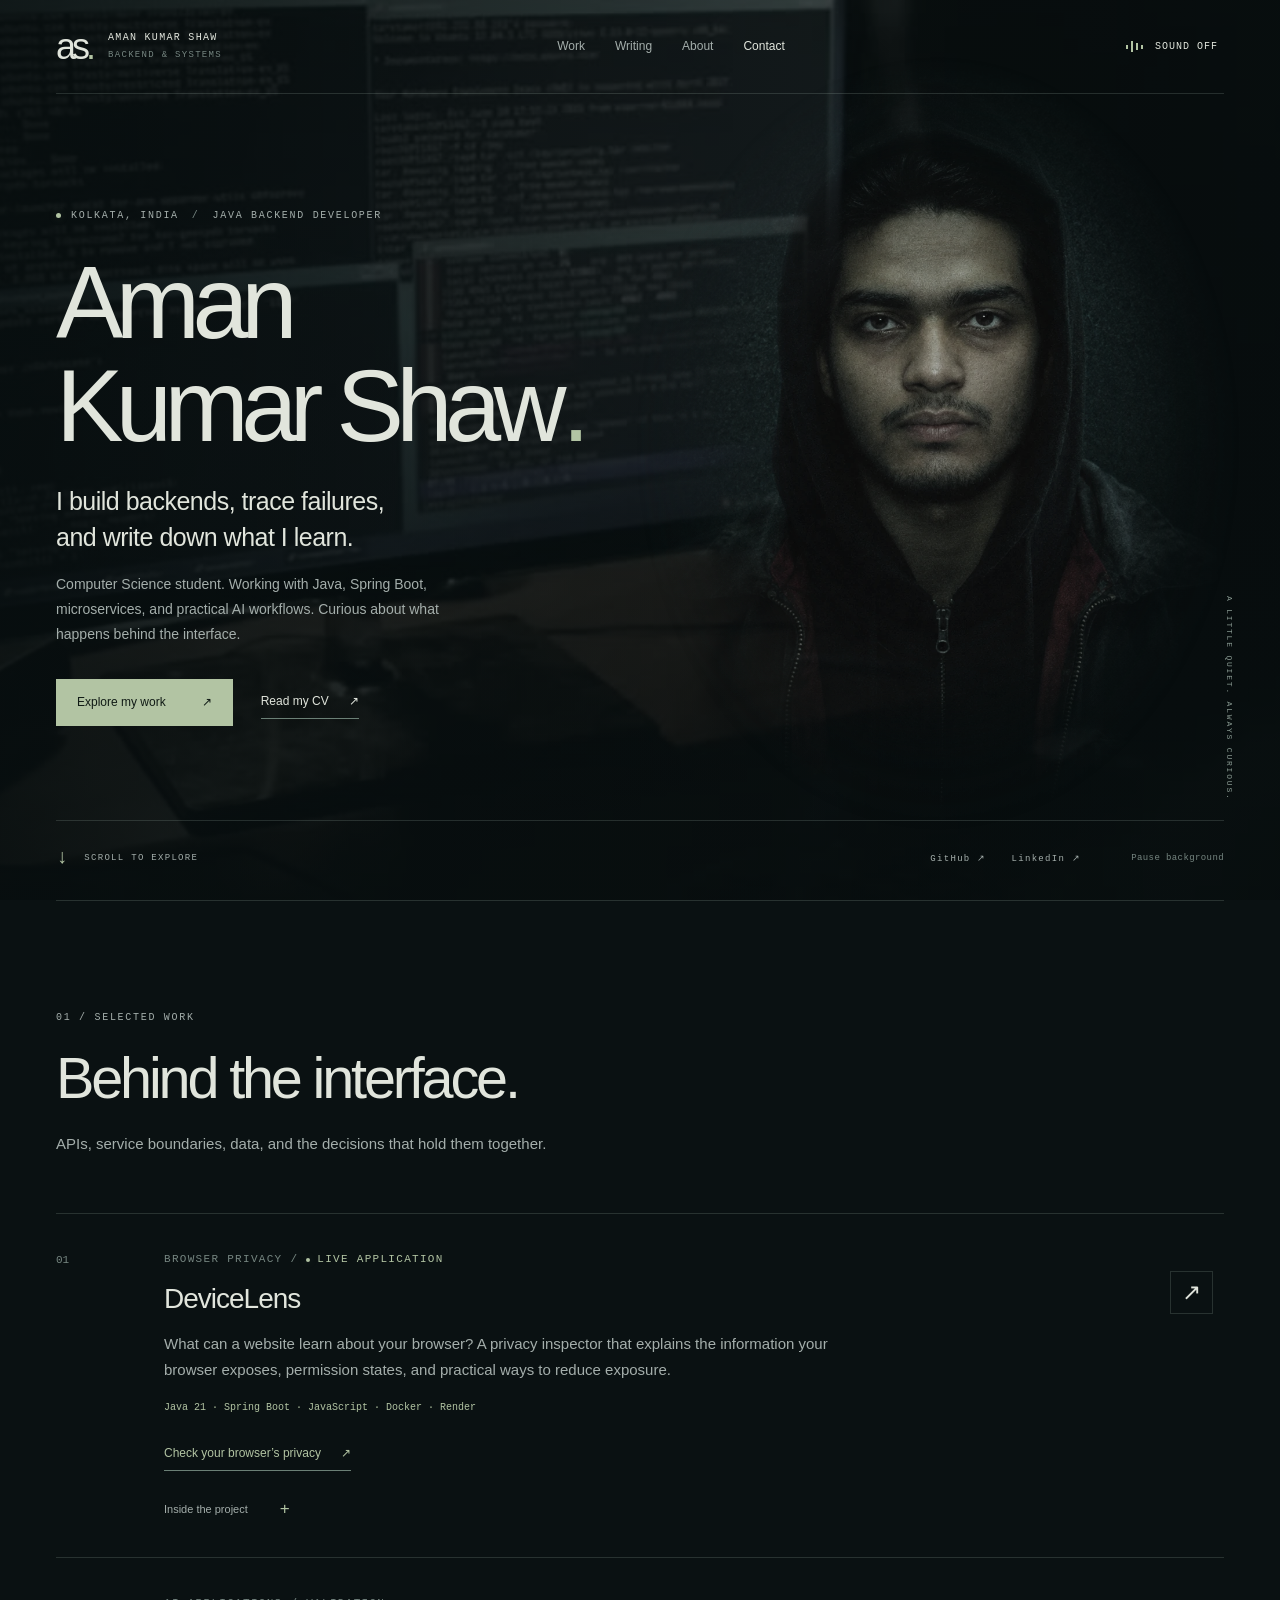
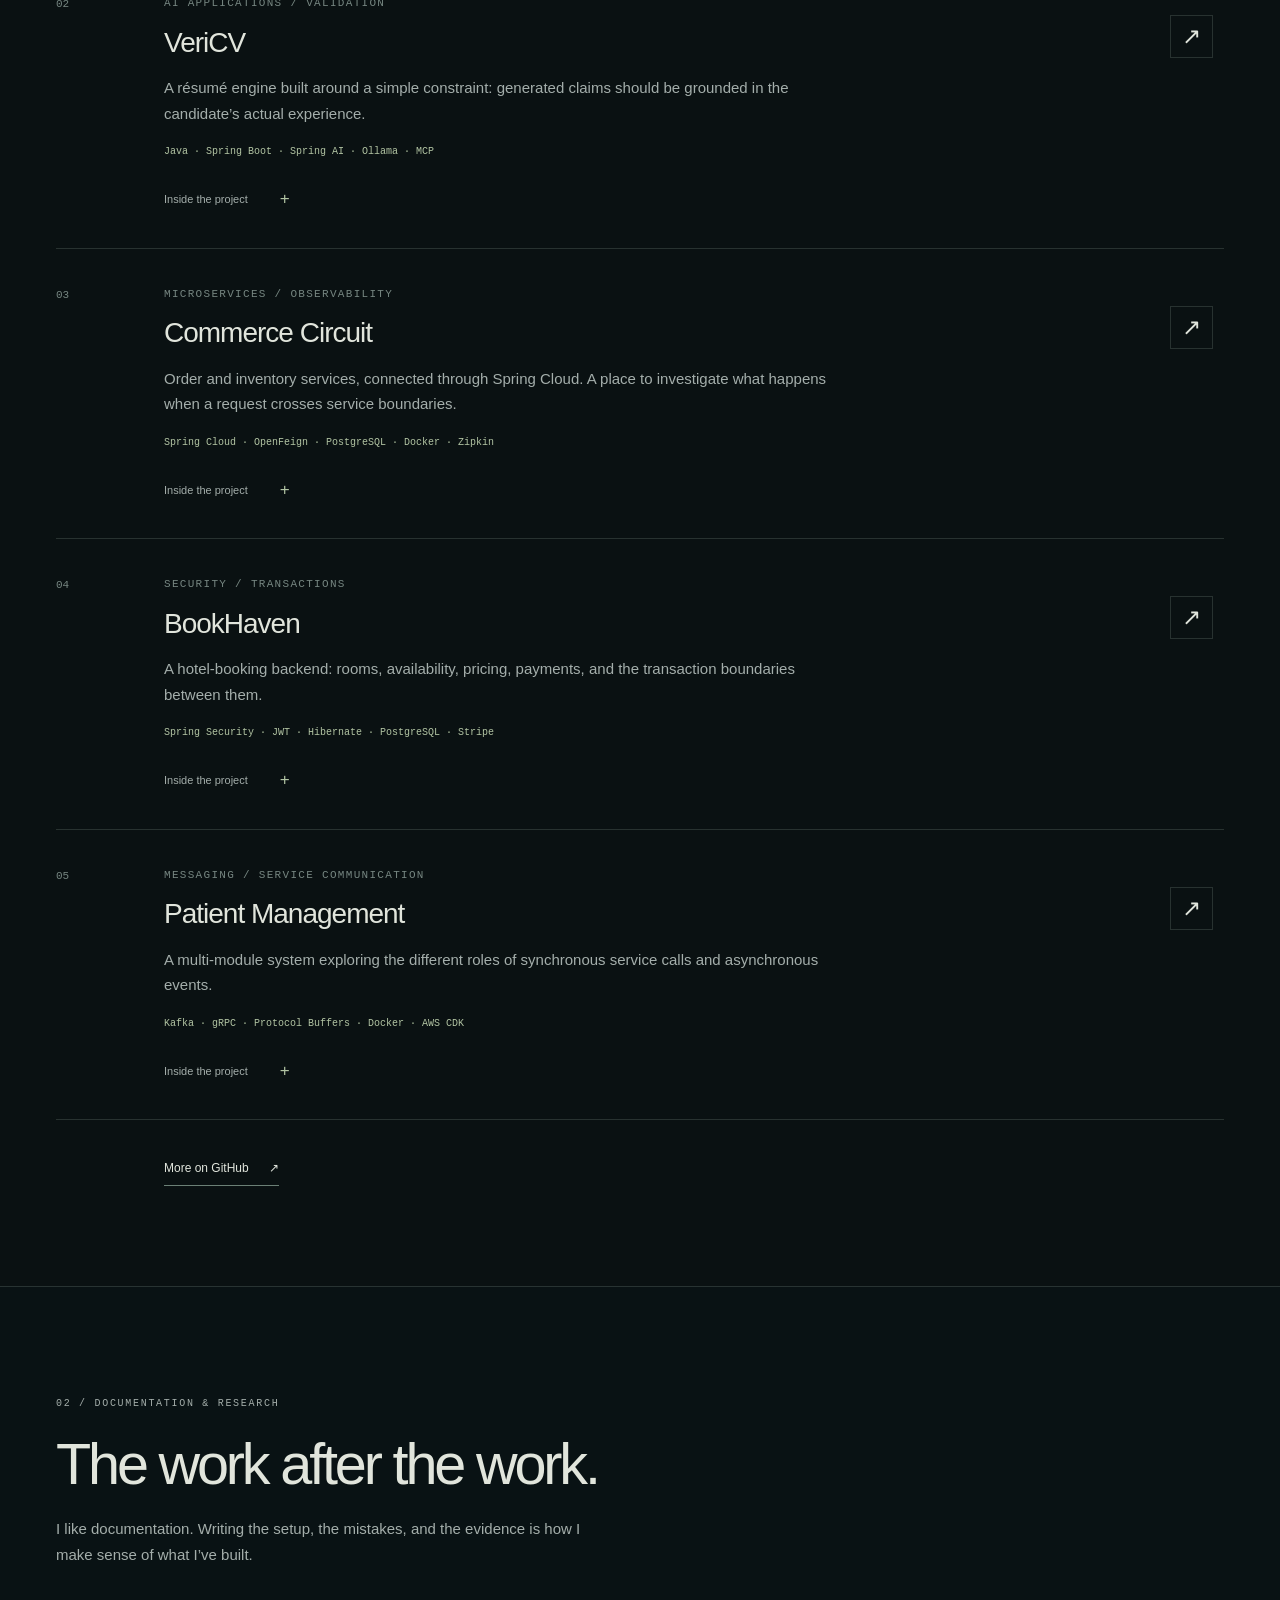
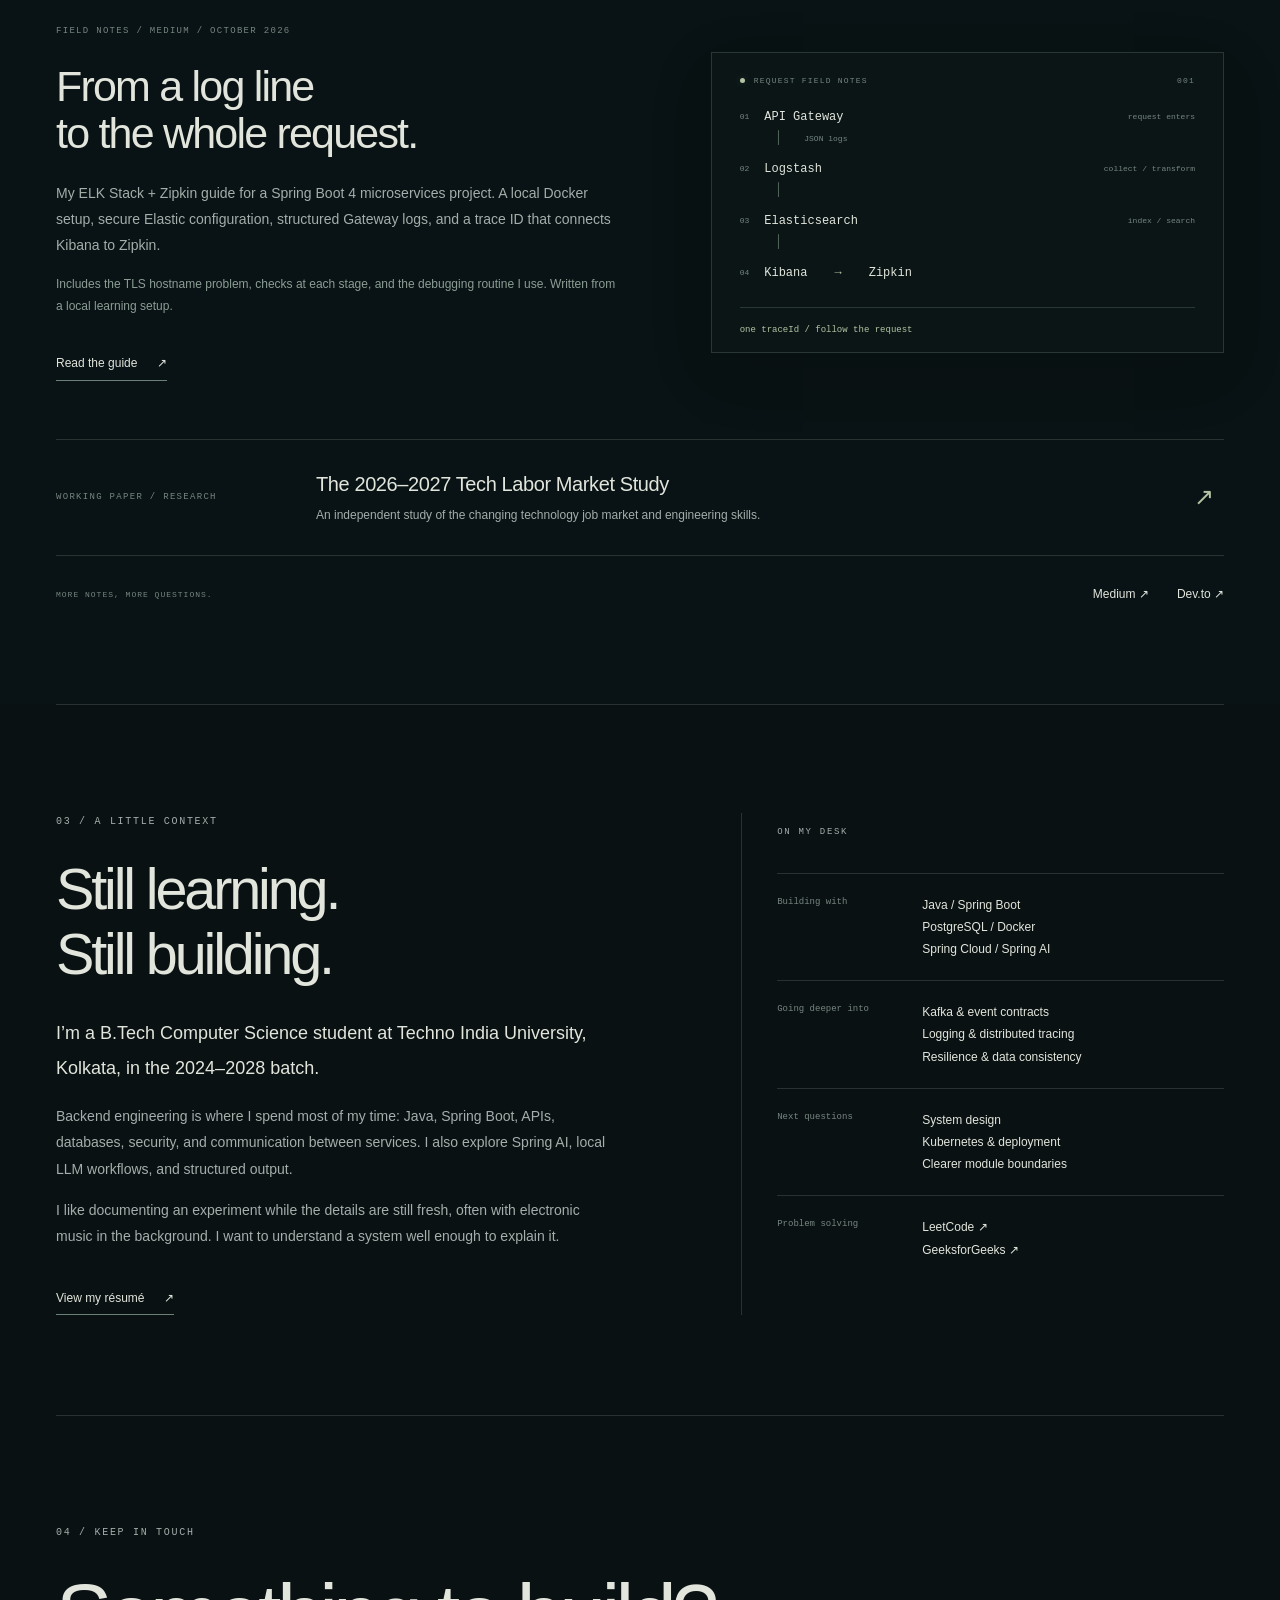
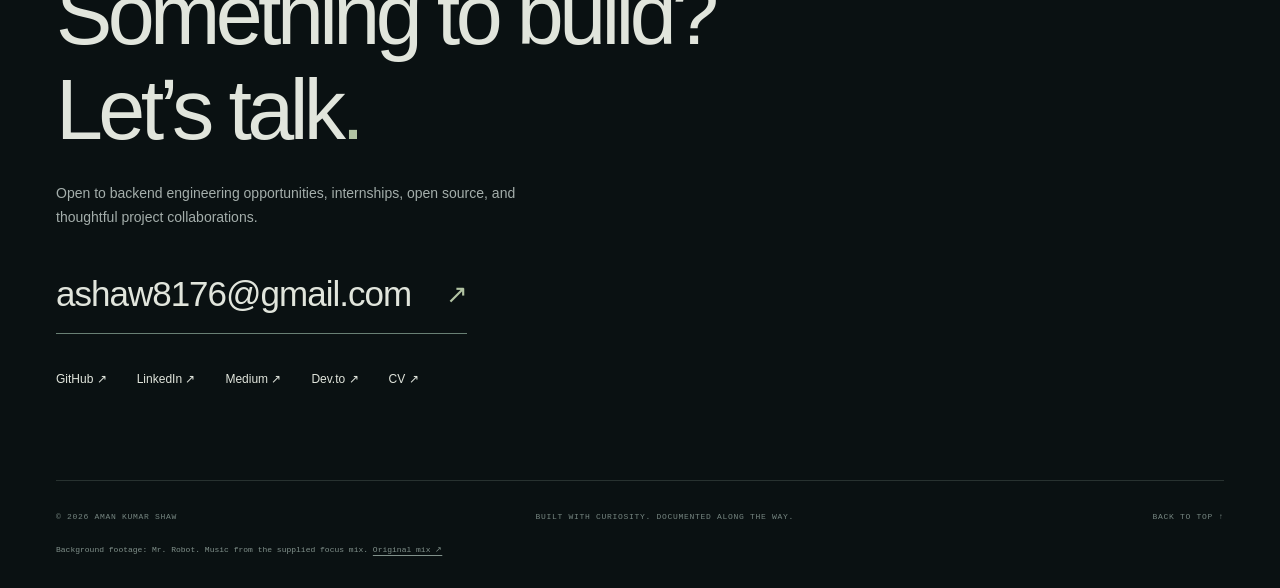
==== index.html @ 8ab9d09d "Refresh portrait stylesheet cache after edge refinement" ====
<!doctype html>
<html lang="en">
<head>
  <meta charset="utf-8">
  <meta name="viewport" content="width=device-width, initial-scale=1">
  <meta name="theme-color" content="#0a1112">
  <meta name="description" content="Aman Kumar Shaw — Java backend engineering, Spring Boot systems, and notes from building them. Projects, documentation, research, and writing.">
  <meta property="og:title" content="Aman Kumar Shaw — Backend & Systems">
  <meta property="og:description" content="Projects, experiments, and field notes from a Java backend developer in Kolkata.">
  <title>Aman Kumar Shaw — Backend & Systems</title>
  <link rel="icon" href="assets/favicon.svg" type="image/svg+xml">
  <link rel="stylesheet" href="styles.css?v=20261105-portrait-soft">
  <script src="script.js" defer></script>
</head>
<body>
  <a class="skip-link" href="#main">Skip to content</a>
  <div class="film" aria-hidden="true">
    <video id="ambient-video" autoplay muted loop playsinline preload="metadata" poster="assets/focus-poster.jpg"><source src="assets/focus-loop.mp4" type="video/mp4"></video>
  </div>
  <header class="site-header">
    <a class="identity" href="#top" aria-label="Aman Kumar Shaw, home"><span class="monogram">as<span>.</span></span><span class="identity-caption">AMAN KUMAR SHAW<br><span>BACKEND & SYSTEMS</span></span></a>
    <nav aria-label="Main navigation"><a href="#projects">Work</a><a href="#writing">Writing</a><a href="#about">About</a><a href="#contact">Contact</a></nav>
    <button class="sound-toggle" id="sound-toggle" type="button" aria-pressed="false" aria-controls="sound-panel"><span class="sound-bars" aria-hidden="true"><i></i><i></i><i></i><i></i></span><span id="sound-label">Sound off</span></button>
  </header>
  <main id="main">
    <section class="hero wrap" id="top" aria-labelledby="hero-title">
      <div class="hero-copy">
        <p class="eyebrow"><span class="status-dot"></span>KOLKATA, INDIA <span class="eyebrow-divider">/</span> JAVA BACKEND DEVELOPER</p>
        <h1 id="hero-title">Aman<br>Kumar Shaw<span class="title-dot">.</span></h1>
        <p class="hero-line">I build backends, trace failures,<br>and write down what I learn.</p>
        <p class="hero-intro">Computer Science student. Working with Java, Spring Boot, microservices, and practical AI workflows. Curious about what happens behind the interface.</p>
        <div class="hero-actions"><a class="button primary" href="#projects">Explore my work <span aria-hidden="true">↗</span></a><a class="text-link" href="assets/Aman_Kumar_Shaw_CV.pdf" target="_blank" rel="noopener">Read my CV <span aria-hidden="true">↗</span></a></div>
      </div>
      <div class="portrait-scene"><img class="portrait" src="assets/aman-portrait.webp" alt="Portrait of Aman Kumar Shaw in a dark hooded jacket" width="1108" height="1420" fetchpriority="high"><span class="portrait-caption">A LITTLE QUIET. ALWAYS CURIOUS.</span></div>
      <div class="hero-bottom"><a href="#projects"><span class="down-arrow" aria-hidden="true">↓</span> SCROLL TO EXPLORE</a><div class="hero-platforms"><a href="https://github.com/JardaniJovonovich6" target="_blank" rel="noopener">GitHub ↗</a><a href="https://www.linkedin.com/in/aman-kumar-shaw-260a332b8" target="_blank" rel="noopener">LinkedIn ↗</a></div><button id="motion-toggle" type="button" aria-pressed="false">Pause background</button></div>
    </section>

    <section id="projects" class="section wrap" aria-labelledby="work-title">
      <div class="section-heading"><p class="eyebrow">01 / SELECTED WORK</p><h2 id="work-title">Behind the interface.</h2><p>APIs, service boundaries, data, and the decisions that hold them together.</p></div>
      <div class="project-list">
        <article class="project"><span class="project-index">01</span><div class="project-body"><div class="project-kicker">BROWSER PRIVACY / <span class="live-badge"><span class="status-dot" aria-hidden="true"></span> LIVE APPLICATION</span></div><h3>DeviceLens</h3><p>What can a website learn about your browser? A privacy inspector that explains the information your browser exposes, permission states, and practical ways to reduce exposure.</p><div class="project-meta">Java 21 · Spring Boot · JavaScript · Docker · Render</div><a class="text-link project-live" href="https://devicelens-xcjh.onrender.com" target="_blank" rel="noopener noreferrer">Check your browser’s privacy <span aria-hidden="true">↗</span></a><details><summary>Inside the project <span aria-hidden="true">+</span></summary><div class="project-detail"><p>Explains 38 browser-visible signals across five groups, checks six permission states without requesting access, and offers a privacy checklist and local report exports. Inspection runs in your browser; results are not uploaded to the application server.</p><p class="detail-note">See what your browser reveals and review your privacy settings. This is an educational inspector, not a security audit or safety score.</p><p class="detail-note">Hosted on Render. The first visit may take a little time to wake up.</p></div></details></div><a class="project-source" href="https://github.com/JardaniJovonovich6/DeviceLens" target="_blank" rel="noopener noreferrer" aria-label="DeviceLens repository">↗</a></article>
        <article class="project"><span class="project-index">02</span><div class="project-body"><div class="project-kicker">AI APPLICATIONS / VALIDATION</div><h3>VeriCV</h3><p>A résumé engine built around a simple constraint: generated claims should be grounded in the candidate’s actual experience.</p><div class="project-meta">Java · Spring Boot · Spring AI · Ollama · MCP</div><details><summary>Inside the project <span aria-hidden="true">+</span></summary><div class="project-detail"><p>Résumé and job-description inputs move through structured JSON, factual validation, targeted repair, and deterministic Markdown/PDF export. A local browser workflow and MCP tools support reusable candidate, job, and result records.</p><p class="detail-note">My focus: keeping generation, validation, and export understandable as separate stages.</p></div></details></div><a class="project-source" href="https://github.com/JardaniJovonovich6/VeriCV" target="_blank" rel="noopener" aria-label="VeriCV repository">↗</a></article>
        <article class="project"><span class="project-index">03</span><div class="project-body"><div class="project-kicker">MICROSERVICES / OBSERVABILITY</div><h3>Commerce Circuit</h3><p>Order and inventory services, connected through Spring Cloud. A place to investigate what happens when a request crosses service boundaries.</p><div class="project-meta">Spring Cloud · OpenFeign · PostgreSQL · Docker · Zipkin</div><details><summary>Inside the project <span aria-hidden="true">+</span></summary><div class="project-detail"><p>Separate databases, synchronous stock reduction and restoration, Gateway routing, Eureka discovery, and Git-backed configuration. Experiments cover Resilience4j failure handling, configuration refresh, and tracing with Micrometer and Zipkin.</p><p class="detail-note">The ELK/Zipkin guide below documents the local logging and tracing work.</p></div></details></div><a class="project-source" href="https://github.com/JardaniJovonovich6/commerce-circuit" target="_blank" rel="noopener" aria-label="Commerce Circuit repository">↗</a></article>
        <article class="project"><span class="project-index">04</span><div class="project-body"><div class="project-kicker">SECURITY / TRANSACTIONS</div><h3>BookHaven</h3><p>A hotel-booking backend: rooms, availability, pricing, payments, and the transaction boundaries between them.</p><div class="project-meta">Spring Security · JWT · Hibernate · PostgreSQL · Stripe</div><details><summary>Inside the project <span aria-hidden="true">+</span></summary><div class="project-detail"><p>JWT access and refresh tokens, BCrypt password hashing, and role-based authorization protect booking and administration APIs. Booking and room-inventory flows use transactions, with pricing strategies and Stripe checkout/payment-webhook integration.</p><p class="detail-note">Next direction: clearer module boundaries and a more reusable backend.</p></div></details></div><a class="project-source" href="https://github.com/JardaniJovonovich6/BookHaven" target="_blank" rel="noopener" aria-label="BookHaven repository">↗</a></article>
        <article class="project"><span class="project-index">05</span><div class="project-body"><div class="project-kicker">MESSAGING / SERVICE COMMUNICATION</div><h3>Patient Management</h3><p>A multi-module system exploring the different roles of synchronous service calls and asynchronous events.</p><div class="project-meta">Kafka · gRPC · Protocol Buffers · Docker · AWS CDK</div><details><summary>Inside the project <span aria-hidden="true">+</span></summary><div class="project-detail"><p>Gateway, authentication, patient, billing, and analytics modules communicate through Kafka events and synchronous gRPC calls. Docker Compose supports local work; AWS CDK and LocalStack are infrastructure experiments.</p><p class="detail-note">My focus: following the data flow and debugging communication between services.</p></div></details></div><a class="project-source" href="https://github.com/JardaniJovonovich6/Patient-Management-System-aman" target="_blank" rel="noopener" aria-label="Patient Management repository">↗</a></article>
      </div>
      <a class="text-link all-work" href="https://github.com/JardaniJovonovich6?tab=repositories" target="_blank" rel="noopener">More on GitHub <span aria-hidden="true">↗</span></a>
    </section>

    <section id="writing" class="section writing-section" aria-labelledby="writing-title"><div class="wrap">
      <div class="section-heading"><p class="eyebrow">02 / DOCUMENTATION & RESEARCH</p><h2 id="writing-title">The work after the work.</h2><p>I like documentation. Writing the setup, the mistakes, and the evidence is how I make sense of what I’ve built.</p></div>
      <article class="featured-writing"><div class="writing-copy"><p class="project-kicker">FIELD NOTES / MEDIUM / OCTOBER 2026</p><h3>From a log line<br>to the whole request.</h3><p>My ELK Stack + Zipkin guide for a Spring Boot 4 microservices project. A local Docker setup, secure Elastic configuration, structured Gateway logs, and a trace ID that connects Kibana to Zipkin.</p><p class="writing-detail">Includes the TLS hostname problem, checks at each stage, and the debugging routine I use. Written from a local learning setup.</p><a class="text-link" href="https://medium.com/@ashaw8176/elk-stack-with-zipkin-in-a-spring-boot-4-microservices-project-a-docker-setup-guide-for-2026-4cc94ecc5993" target="_blank" rel="noopener">Read the guide <span aria-hidden="true">↗</span></a></div>
      <div class="trace-note" role="img" aria-label="Request flow: API Gateway sends JSON logs to Logstash, then Elasticsearch and Kibana. A shared trace ID leads to Zipkin."><div class="note-top"><span class="status-dot"></span> REQUEST FIELD NOTES <span>001</span></div><div class="trace-step"><span>01</span>API Gateway<small>request enters</small></div><div class="trace-connector">│ <span>JSON logs</span></div><div class="trace-step"><span>02</span>Logstash<small>collect / transform</small></div><div class="trace-connector">│</div><div class="trace-step"><span>03</span>Elasticsearch<small>index / search</small></div><div class="trace-connector">│</div><div class="trace-step"><span>04</span>Kibana <span class="trace-arrow">→</span> Zipkin</div><div class="note-bottom">one traceId / follow the request</div></div></article>
      <a class="research-row" href="https://htmlhoster.com/p/6XN3J7KC/hit6.html" target="_blank" rel="noopener"><span class="project-kicker">WORKING PAPER / RESEARCH</span><div><h3>The 2026–2027 Tech Labor Market Study</h3><p>An independent study of the changing technology job market and engineering skills.</p></div><span class="research-arrow" aria-hidden="true">↗</span></a>
      <div class="writing-links"><span>MORE NOTES, MORE QUESTIONS.</span><a href="https://medium.com/@ashaw8176" target="_blank" rel="noopener">Medium ↗</a><a href="https://dev.to/wesker_programming_vlogs" target="_blank" rel="noopener">Dev.to ↗</a></div>
    </div></section>

    <section id="about" class="section wrap" aria-labelledby="about-title"><div class="about-grid"><div><p class="eyebrow">03 / A LITTLE CONTEXT</p><h2 id="about-title">Still learning.<br>Still building.</h2><p class="about-lead">I’m a B.Tech Computer Science student at Techno India University, Kolkata, in the 2024–2028 batch.</p><p>Backend engineering is where I spend most of my time: Java, Spring Boot, APIs, databases, security, and communication between services. I also explore Spring AI, local LLM workflows, and structured output.</p><p>I like documenting an experiment while the details are still fresh, often with electronic music in the background. I want to understand a system well enough to explain it.</p><a class="text-link" href="assets/Aman_Kumar_Shaw_CV.pdf" target="_blank" rel="noopener">View my résumé <span aria-hidden="true">↗</span></a></div><div class="practice-note"><p class="eyebrow">ON MY DESK</p><dl><div><dt>Building with</dt><dd>Java / Spring Boot<br>PostgreSQL / Docker<br>Spring Cloud / Spring AI</dd></div><div><dt>Going deeper into</dt><dd>Kafka & event contracts<br>Logging & distributed tracing<br>Resilience & data consistency</dd></div><div><dt>Next questions</dt><dd>System design<br>Kubernetes & deployment<br>Clearer module boundaries</dd></div><div><dt>Problem solving</dt><dd><a href="https://leetcode.com/u/PerfectionistwithAman/" target="_blank" rel="noopener">LeetCode ↗</a><br><a href="https://www.geeksforgeeks.org/profile/user_xcbp1be55ec?tab=activity" target="_blank" rel="noopener">GeeksforGeeks ↗</a></dd></div></dl></div></div></section>

    <section id="contact" class="section contact-section wrap" aria-labelledby="contact-title"><p class="eyebrow">04 / KEEP IN TOUCH</p><h2 id="contact-title">Something to build?<br>Let’s talk<span class="title-dot">.</span></h2><p>Open to backend engineering opportunities, internships, open source, and thoughtful project collaborations.</p><a class="contact-email" href="mailto:ashaw8176@gmail.com">ashaw8176@gmail.com <span aria-hidden="true">↗</span></a><div class="contact-links"><a href="https://github.com/JardaniJovonovich6" target="_blank" rel="noopener">GitHub ↗</a><a href="https://www.linkedin.com/in/aman-kumar-shaw-260a332b8" target="_blank" rel="noopener">LinkedIn ↗</a><a href="https://medium.com/@ashaw8176" target="_blank" rel="noopener">Medium ↗</a><a href="https://dev.to/wesker_programming_vlogs" target="_blank" rel="noopener">Dev.to ↗</a><a href="assets/Aman_Kumar_Shaw_CV.pdf" target="_blank" rel="noopener">CV ↗</a></div></section>
  </main>
  <footer class="wrap"><span>© <span id="year">2026</span> AMAN KUMAR SHAW</span><span>BUILT WITH CURIOSITY. DOCUMENTED ALONG THE WAY.</span><a href="#top">BACK TO TOP ↑</a><small>Background footage: Mr. Robot. Music from the supplied focus mix. <a href="https://www.youtube.com/watch?v=qYEKQWRFvK8" target="_blank" rel="noopener">Original mix ↗</a></small></footer>
  <aside class="sound-panel" id="sound-panel" aria-label="Background music" hidden><div class="player-heading"><span class="eyebrow">DEEP FOCUS / ELECTRONIC</span><button id="close-player" type="button" aria-label="Close music controls">×</button></div><div class="player-track"><span id="track-label">Track 6</span><span id="track-time">0:00 / 3:35</span></div><div class="player-controls"><button id="previous-track" type="button" aria-label="Previous track">←</button><button id="play-pause" type="button">Pause</button><button id="next-track" type="button" aria-label="Next track">→</button><label for="volume">Volume</label><input id="volume" type="range" min="0" max="1" step="0.01" value="0.05"></div><p>6 → 7 → 8 → 1 → 2 → 3 → 4 <span>/ REPEAT</span></p><p id="player-status" class="player-status" role="status" aria-live="polite"></p></aside>
  <audio id="focus-audio" preload="none"></audio>
</body>
</html>
---- styles.css ----
:root{color-scheme:dark;--bg:#0a1112;--text:#e1e5dc;--muted:#a4aeab;--dim:#768681;--accent:#b2c4a3;--line:rgba(190,211,202,.17);--mono:'Cascadia Code','SFMono-Regular',Consolas,monospace;--sans:Arial,Helvetica,sans-serif}
*{box-sizing:border-box}html{scroll-behavior:smooth;scroll-padding-top:100px}body{margin:0;background:var(--bg);color:var(--text);font-family:var(--sans);font-size:16px;line-height:1.7;-webkit-font-smoothing:antialiased}a{color:inherit;text-decoration:none}button,input{font:inherit}button{color:inherit;cursor:pointer}a,button,input,summary{-webkit-tap-highlight-color:transparent}a:focus-visible,button:focus-visible,summary:focus-visible,input:focus-visible{outline:2px solid var(--accent);outline-offset:6px}::selection{background:#698077;color:white}button{background:none;border:0}button:disabled{opacity:.45;cursor:wait}.wrap{width:min(1220px,calc(100% - 112px));margin-inline:auto}.skip-link{position:fixed;top:-70px;left:20px;background:var(--text);color:var(--bg);padding:10px 18px;z-index:100}.skip-link:focus{top:12px}.film{position:fixed;inset:0;z-index:-1;overflow:hidden;pointer-events:none;background:#0a1112}.film video{width:100%;height:100%;object-fit:cover;opacity:.33;filter:saturate(.45);transition:opacity 1s}.film:after{content:'';position:absolute;inset:0;background:linear-gradient(90deg,rgba(7,14,15,.78),rgba(7,14,15,.25) 65%,rgba(7,14,15,.55)),linear-gradient(0deg,rgba(7,14,15,.45),transparent 80%)}
.site-header{height:94px;position:relative;z-index:10;display:flex;align-items:center;justify-content:space-between;width:calc(100% - 112px);max-width:1440px;margin:auto;border-bottom:1px solid var(--line);gap:24px}.identity{display:flex;gap:16px;align-items:center}.monogram{font-size:36px;letter-spacing:-4px;line-height:1}.monogram span{color:var(--accent)}.identity-caption{font:10px/1.7 var(--mono);letter-spacing:1.3px}.identity-caption>span{color:var(--dim);font-size:9px}.site-header nav{display:flex;gap:30px;font-size:12px;color:var(--muted)}.site-header nav a:hover,.site-header nav a[aria-current]{color:var(--text)}.sound-toggle{display:flex;gap:12px;align-items:center;font:10px var(--mono);text-transform:uppercase;letter-spacing:1px;min-height:44px}.sound-bars{display:flex;gap:3px;align-items:center;height:16px}.sound-bars i{display:block;background:var(--accent);height:4px;width:2px}.sound-bars i:nth-child(2){height:11px}.sound-bars i:nth-child(3){height:7px}.sound-toggle[aria-pressed=true] .sound-bars i{animation:pulse 1.2s ease-in-out infinite alternate}.sound-toggle[aria-pressed=true] i:nth-child(2){animation-delay:-.7s}.sound-toggle[aria-pressed=true] i:nth-child(3){animation-delay:-.3s}.sound-toggle[aria-pressed=true] i:nth-child(4){animation-delay:-.9s}@keyframes pulse{to{height:16px}}
.hero{position:relative;min-height:780px;min-height:min(850px,calc(100svh - 94px));padding-top:85px;padding-bottom:130px;display:flex;align-items:center;isolation:isolate}.hero-copy{position:relative;z-index:2;width:64%;padding-bottom:16px}.eyebrow{font:10px/1.7 var(--mono);letter-spacing:1.7px;color:var(--muted);margin:0 0 27px;display:flex;align-items:center;gap:10px}.status-dot{width:5px;height:5px;flex-shrink:0;border-radius:50%;background:var(--accent);box-shadow:0 0 9px #a6c89d35;display:inline-block}.eyebrow-divider{color:var(--dim);margin:0 3px}h1{font-weight:400;font-size:clamp(65px,7.9vw,114px);letter-spacing:-.075em;line-height:1.02;margin:0 0 25px}h1 .title-dot{margin-left:3px}.title-dot{color:var(--accent)}.hero-line{font-size:clamp(19px,2vw,25px);line-height:1.45;letter-spacing:-.5px;margin:0 0 17px}.hero-intro{font-size:14px;line-height:1.8;color:var(--muted);max-width:430px;margin:0}.hero-actions{display:flex;gap:28px;align-items:center;margin-top:31px}.button{display:inline-flex;justify-content:space-between;align-items:center;gap:36px;padding:12px 20px;font-size:12px;border:1px solid var(--line);min-height:47px}.button.primary{background:var(--accent);color:#101a15;border-color:var(--accent)}.button:hover{background:#c7d4bc}.text-link{font-size:12px;display:inline-flex;align-items:center;gap:20px;border-bottom:1px solid #6b8076;padding-block:6px}.text-link:hover{color:var(--accent);border-color:var(--accent)}.portrait-scene{position:absolute;right:-35px;top:18px;bottom:45px;width:55%;z-index:0;display:flex;align-items:flex-end;justify-content:center;background:radial-gradient(ellipse at 54% 42%,#19323765,transparent 68%)}.portrait{width:100%;height:100%;object-fit:contain;object-position:center bottom;filter:brightness(.82) saturate(.65);mask-image:linear-gradient(to right,transparent,black 15%,black 85%,transparent),linear-gradient(to bottom,transparent,black 12%,black 75%,transparent 98%);mask-composite:intersect;-webkit-mask-image:linear-gradient(to right,transparent,black 15%,black 85%,transparent),linear-gradient(to bottom,transparent,black 12%,black 75%,transparent 98%);-webkit-mask-composite:source-in}.portrait-scene:after{content:'';position:absolute;inset:0;background:linear-gradient(90deg,#0a1112 0%,transparent 27%,transparent 85%,#0a111230),linear-gradient(0deg,#0a1112 2%,transparent 25%);pointer-events:none}.portrait-caption{position:absolute;right:25px;bottom:54px;z-index:1;font:8px var(--mono);letter-spacing:1.8px;color:#8a9b93;writing-mode:vertical-rl}.hero-bottom{position:absolute;bottom:27px;left:0;right:0;display:flex;align-items:center;justify-content:space-between;border-top:1px solid var(--line);padding-top:22px;font:9px var(--mono);letter-spacing:1.3px;color:var(--muted);gap:20px}.hero-bottom>a{display:flex;gap:15px;align-items:center}.down-arrow{font-size:20px;line-height:1;color:var(--accent)}.hero-platforms{display:flex;gap:25px;margin-left:auto;margin-right:30px}.hero-bottom button{font:9px var(--mono);letter-spacing:.4px;color:var(--dim);padding:5px 0;min-height:30px}
.section{padding-top:108px;padding-bottom:100px;border-top:1px solid var(--line);scroll-margin-top:30px}.section-heading{max-width:700px;margin-bottom:57px}.section-heading .eyebrow{margin-bottom:20px}h2{font-weight:400;font-size:clamp(35px,4.5vw,60px);line-height:1.12;letter-spacing:-.055em;margin:0 0 20px}.section-heading>p:last-child{color:var(--muted);font-size:15px;max-width:540px;margin-bottom:0}.project{display:grid;grid-template-columns:80px 1fr 54px;gap:28px;border-top:1px solid var(--line);padding:37px 0 33px}.project:last-child{border-bottom:1px solid var(--line)}.project-index{font:11px var(--mono);color:var(--dim);padding-top:3px}.project-kicker{font:9px/1.6 var(--mono);letter-spacing:1.3px;color:var(--dim);margin:0 0 13px}.project h3{font-size:28px;font-weight:400;line-height:1.2;letter-spacing:-1px;margin:0 0 16px}.project-body>p{font-size:15px;max-width:670px;color:var(--muted);margin:0 0 16px}.project-meta{font:10px/1.9 var(--mono);color:var(--accent)}.project-source{width:43px;height:43px;border:1px solid var(--line);display:grid;place-items:center;font-size:23px;margin-top:20px;transition:background .2s,color .2s}.project-source:hover{background:var(--accent);color:var(--bg)}details{max-width:700px;margin-top:23px}summary{font-size:11px;color:var(--muted);cursor:pointer;list-style:none;display:inline-flex;gap:32px;align-items:center;min-height:30px}summary::-webkit-details-marker{display:none}summary>span{font-size:17px;color:var(--accent);transition:transform .2s}details[open] summary>span{transform:rotate(45deg)}.project-detail{font-size:14px;line-height:1.85;color:var(--muted);border-left:1px solid #536b5f;padding-left:20px;margin-top:16px}.detail-note{font-size:12px;color:var(--accent)}.all-work{margin-top:32px;margin-left:108px}
.writing-section{background:#0a1415b8}.featured-writing{display:grid;grid-template-columns:1.1fr 1fr;gap:90px;padding-bottom:58px;align-items:center}.writing-copy h3{font-size:43px;font-weight:400;line-height:1.1;letter-spacing:-1.8px;margin:24px 0}.writing-copy>p:not(.project-kicker){font-size:14px;color:var(--muted);line-height:1.85}.writing-copy .writing-detail{font-size:12px!important;color:#8c9e95!important}.writing-copy .text-link{margin-top:18px}.trace-note{border:1px solid var(--line);background:#0c1819a1;padding:23px 28px 0;font:12px var(--mono);box-shadow:0 20px 60px #0002}.note-top{display:flex;align-items:center;gap:9px;font-size:8px;letter-spacing:1.2px;color:var(--dim);padding-bottom:25px}.note-top>span:last-child{margin-left:auto}.trace-step{display:flex;gap:15px;align-items:center;flex-wrap:wrap}.trace-step>span:first-child{font-size:8px;color:var(--dim)}.trace-step small{font-size:8px;color:var(--dim);margin-left:auto}.trace-connector{color:#576c61;font-size:13px;margin:6px 0 6px 35px;height:26px}.trace-connector span{font-size:8px;margin-left:14px;color:var(--dim)}.trace-arrow{color:var(--accent);margin-inline:12px}.note-bottom{border-top:1px solid var(--line);padding:17px 0;margin-top:27px;font-size:9px;color:var(--accent)}.research-row{display:grid;grid-template-columns:230px 1fr 30px;align-items:center;gap:30px;border-block:1px solid var(--line);padding:30px 0}.research-row .project-kicker{margin:0}.research-row h3{font-size:20px;line-height:1.4;letter-spacing:-.4px;font-weight:400;margin:0 0 7px}.research-row p{font-size:12px;color:var(--muted);margin:0}.research-arrow{font-size:24px;color:var(--accent)}.research-row:hover h3{color:var(--accent)}.writing-links{display:flex;align-items:center;gap:28px;margin-top:28px;font-size:12px}.writing-links>span{font:8px var(--mono);color:var(--dim);letter-spacing:1px;margin-right:auto}
.about-grid{display:grid;grid-template-columns:1.15fr 1fr;gap:130px}.about-grid h2{margin-bottom:30px}.about-grid p:not(.eyebrow){font-size:14px;color:var(--muted);line-height:1.9}.about-grid .about-lead{font-size:18px!important;color:var(--text)!important}.about-grid .text-link{margin-top:18px}.practice-note{padding:12px 0 0 35px;border-left:1px solid var(--line)}.practice-note .eyebrow{font-size:9px;margin-bottom:32px}dl{margin:0}dl>div{display:grid;grid-template-columns:125px 1fr;gap:20px;padding:20px 0;border-top:1px solid var(--line)}dt{font:9px/1.8 var(--mono);color:var(--dim)}dd{font-size:12px;line-height:1.85;margin:0}dd a:hover{color:var(--accent)}.contact-section{padding-bottom:90px}.contact-section h2{font-size:clamp(44px,6.6vw,88px);max-width:800px}.contact-section>p:not(.eyebrow){font-size:14px;max-width:460px;color:var(--muted);margin-top:25px}.contact-email{font-size:clamp(18px,3vw,35px);letter-spacing:-1px;display:inline-flex;align-items:center;gap:35px;border-bottom:1px solid #698074;margin:20px 0 35px;padding-bottom:10px}.contact-email>span{font-size:26px;color:var(--accent)}.contact-links{display:flex;gap:30px;font-size:12px;flex-wrap:wrap}.contact-links a:hover{color:var(--accent)}footer{border-top:1px solid var(--line);display:flex;justify-content:space-between;gap:20px;flex-wrap:wrap;padding-top:29px;padding-bottom:30px;font:8px/1.7 var(--mono);letter-spacing:.7px;color:var(--dim)}footer small{flex-basis:100%;font-size:8px;color:#81918b;letter-spacing:0}footer small a{text-decoration:underline;text-underline-offset:3px}
.sound-panel{position:fixed;right:28px;bottom:25px;z-index:30;width:355px;border:1px solid #547267;background:#101d1ef5;padding:20px;box-shadow:0 15px 70px #0008;backdrop-filter:blur(20px)}.sound-panel[hidden]{display:none}.player-heading{display:flex;align-items:center;justify-content:space-between}.player-heading .eyebrow{font-size:8px;margin:0}.player-heading button{font-size:22px;padding:0 5px;line-height:1.2}.player-track{display:flex;align-items:baseline;justify-content:space-between;padding-block:20px 15px}.player-track>span:first-child{font-size:25px;letter-spacing:-1px}.player-track>span:last-child{font:9px var(--mono);color:var(--muted)}.player-controls{display:flex;align-items:center;gap:11px}.player-controls button{border:1px solid var(--line);padding:3px 9px;min-height:34px;font-size:12px}.player-controls label{font:8px var(--mono);color:var(--muted);margin-left:auto}.player-controls input{width:64px;accent-color:var(--accent)}.sound-panel>p{font:8px/1.9 var(--mono);color:var(--accent);margin:18px 0 0}.sound-panel>p>span{color:var(--dim)}.sound-panel .player-status{color:var(--muted);margin-top:5px;min-height:0}.sound-panel .player-status:empty{display:none}
@media(min-width:1600px){.hero{min-height:850px}.hero-copy{width:65%}.portrait-scene{right:-20px;width:58%}}
@media(max-width:1000px){.wrap{width:calc(100% - 72px)}.site-header{width:calc(100% - 72px)}.identity-caption{display:none}.site-header nav{gap:22px}.hero{min-height:710px;padding-top:60px}.hero-copy{width:70%}.hero .eyebrow{font-size:8px;letter-spacing:1px}.portrait-scene{width:60%;right:-20px;top:70px;bottom:80px}.hero-intro{max-width:340px}.featured-writing{gap:45px}.about-grid{gap:55px}.research-row{grid-template-columns:170px 1fr 25px}.practice-note{padding-left:25px}dl>div{grid-template-columns:95px 1fr;gap:12px}.trace-step small{display:none}}
@media(max-width:680px){html{scroll-padding-top:35px}.wrap{width:calc(100% - 40px)}.site-header{width:calc(100% - 40px);height:78px;gap:14px;flex-wrap:wrap;align-content:center}.monogram{font-size:30px}.site-header nav{gap:16px;font-size:11px;margin-left:auto}.sound-toggle{font-size:0;min-height:30px;padding:0 0 0 8px;gap:0}.sound-bars{gap:3px}.hero{min-height:820px;display:block;padding-top:52px;padding-bottom:100px}.hero-copy{width:100%;padding-bottom:0}.hero .eyebrow{font-size:7px;letter-spacing:.75px;gap:7px;margin-bottom:23px}h1{font-size:clamp(58px,13.6vw,91px);letter-spacing:-.07em;line-height:1.02;max-width:100%;margin-bottom:25px}.hero-line{font-size:20px;max-width:300px}.hero-intro{font-size:12px;max-width:240px}.hero-actions{gap:18px;flex-wrap:wrap;margin-top:25px}.button{gap:25px;font-size:11px;padding-inline:16px}.hero-actions .text-link{font-size:11px;gap:12px}.portrait-scene{width:82%;height:480px;top:auto;bottom:69px;right:-35px;opacity:.62;z-index:-1}.portrait-scene:after{background:linear-gradient(90deg,#0a1112b0,transparent 45%),linear-gradient(0deg,#0a1112,transparent 35%)}.portrait{object-position:right bottom}.portrait-caption{display:none}.hero-bottom{gap:12px;font-size:7px;letter-spacing:.6px;bottom:22px;padding-top:18px;flex-wrap:wrap}.hero-platforms{gap:15px;margin:0 0 0 auto;font-size:8px}.hero-bottom button{font-size:8px;flex-basis:100%;text-align:left;margin-top:5px}.section{padding-top:70px;padding-bottom:65px}.section-heading{margin-bottom:38px}.section-heading>p:last-child{font-size:13px}.eyebrow{font-size:9px;margin-bottom:20px}h2{font-size:38px}.project{grid-template-columns:22px 1fr 28px;gap:12px;padding:28px 0}.project-index{font-size:8px}.project-kicker{font-size:8px;letter-spacing:.8px}.project h3{font-size:24px;margin-bottom:12px}.project-body>p{font-size:13px}.project-meta{font-size:9px}.project-source{width:29px;height:29px;font-size:18px;margin-top:23px}.project-detail{font-size:12px;padding-left:12px}.all-work{margin-left:34px;font-size:11px}.featured-writing{grid-template-columns:1fr;gap:35px;padding-bottom:40px}.writing-copy h3{font-size:36px;margin-top:20px}.writing-copy>p:not(.project-kicker){font-size:13px}.trace-note{padding:20px 24px 0}.trace-step small{display:block}.research-row{grid-template-columns:1fr 22px;gap:13px;padding-block:25px}.research-row .project-kicker{grid-column:1/-1}.research-row h3{font-size:19px}.research-row p{font-size:12px}.writing-links{gap:22px;flex-wrap:wrap;font-size:11px}.writing-links>span{flex-basis:100%;font-size:7px}.about-grid{grid-template-columns:1fr;gap:45px}.about-grid .about-lead{font-size:17px!important}.practice-note{border-left:0;padding-left:0}.practice-note .eyebrow{margin-bottom:20px}dl>div{grid-template-columns:120px 1fr}.contact-section h2{font-size:48px}.contact-section>p:not(.eyebrow){font-size:13px}.contact-email{font-size:22px;letter-spacing:-.6px;gap:20px}.contact-links{gap:20px;font-size:11px}footer{font-size:7px;gap:15px}footer>span:nth-child(2){display:none}.sound-panel{width:calc(100% - 32px);max-width:355px;right:16px;bottom:16px}}
@media(prefers-reduced-motion:reduce){html{scroll-behavior:auto}*,*:before,*:after{animation:none!important;transition:none!important}}
@media(max-width:680px){.portrait-scene{right:-20px}.site-header nav{gap:12px}}
.live-badge{display:inline-flex;align-items:center;gap:7px;color:var(--accent)}.live-badge .status-dot{width:4px;height:4px}.project-live{display:flex;width:fit-content;margin-top:20px;color:var(--accent)}
.project .project-kicker{font-size:11px}
@media(max-width:680px){.project .project-kicker{font-size:10px}}
.portrait-scene{background:none}
.portrait-scene:after{display:none}
.portrait{height:auto;object-fit:initial;mask-image:radial-gradient(ellipse 50% 50% at 50% 50%,#000 30%,rgba(0,0,0,.96) 45%,rgba(0,0,0,.65) 62%,rgba(0,0,0,.2) 77%,transparent 94%);-webkit-mask-image:radial-gradient(ellipse 50% 50% at 50% 50%,#000 30%,rgba(0,0,0,.96) 45%,rgba(0,0,0,.65) 62%,rgba(0,0,0,.2) 77%,transparent 94%);mask-composite:add;-webkit-mask-composite:source-over}
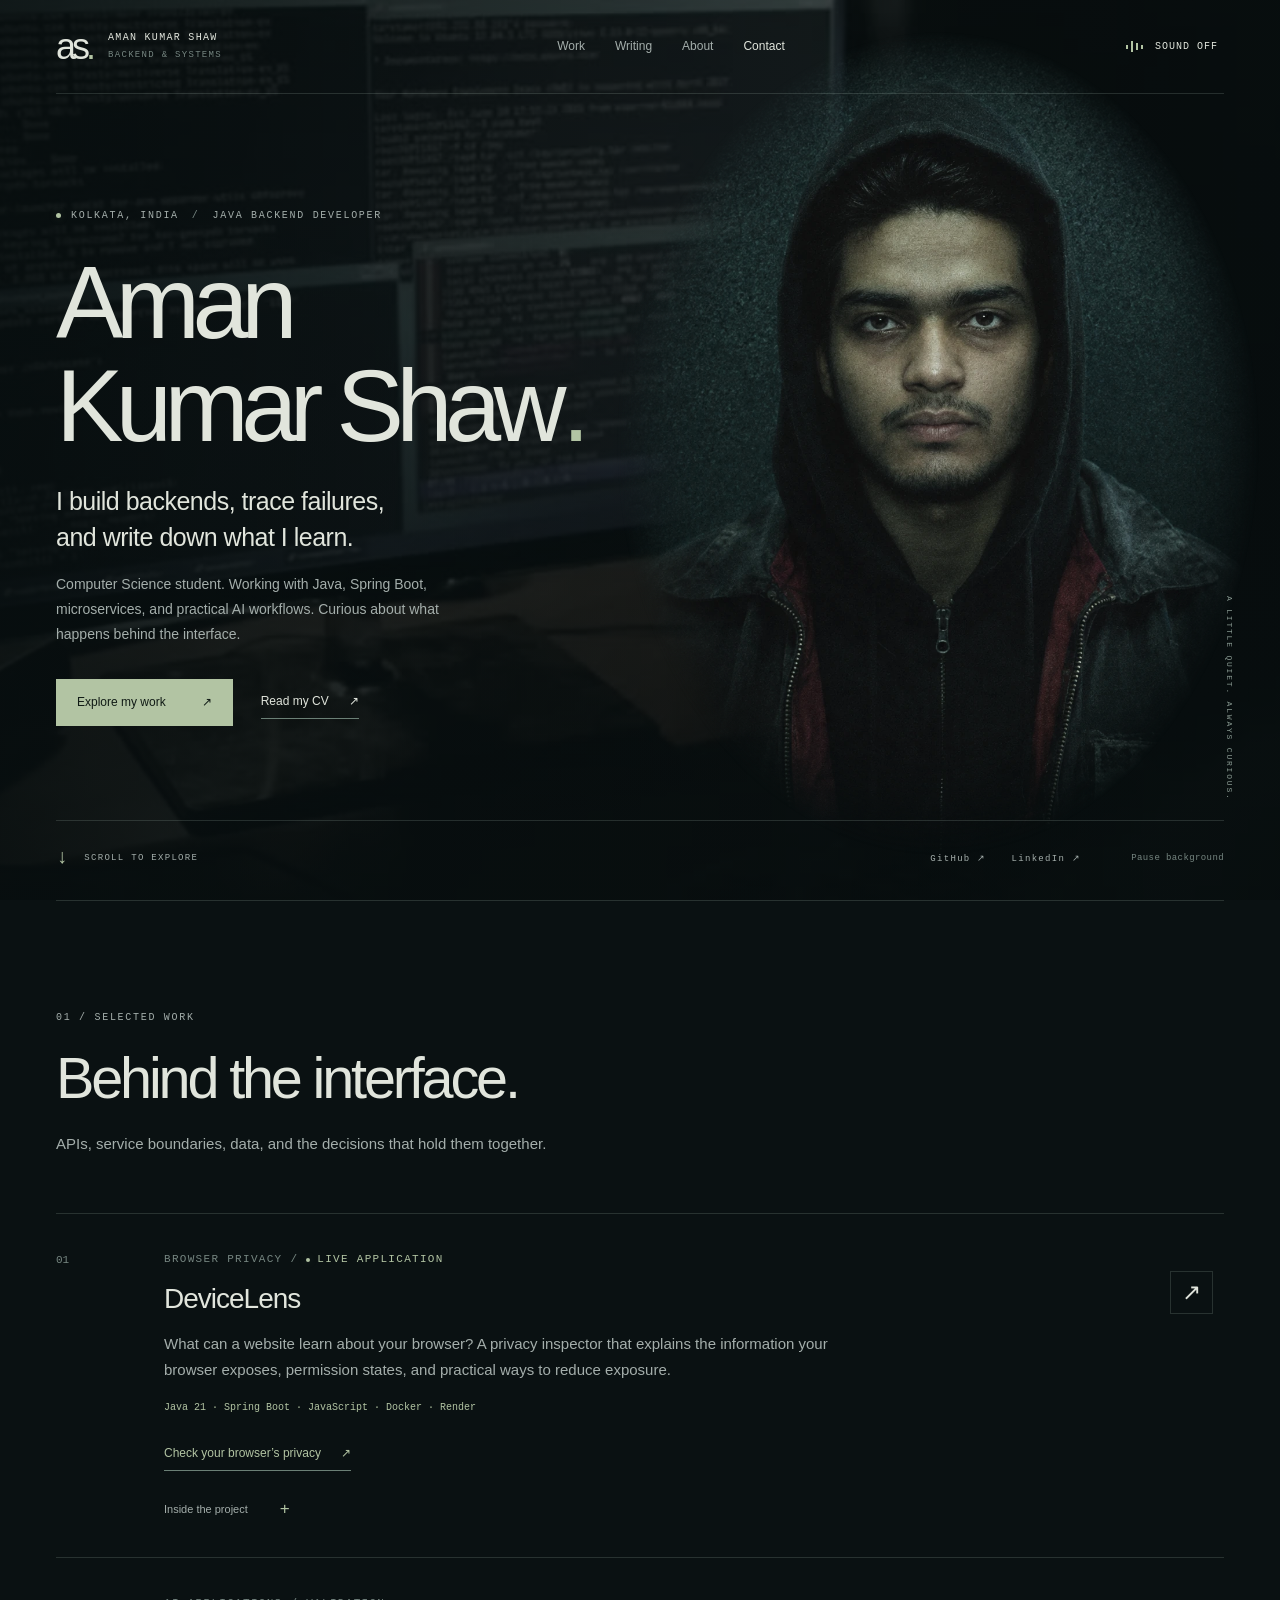
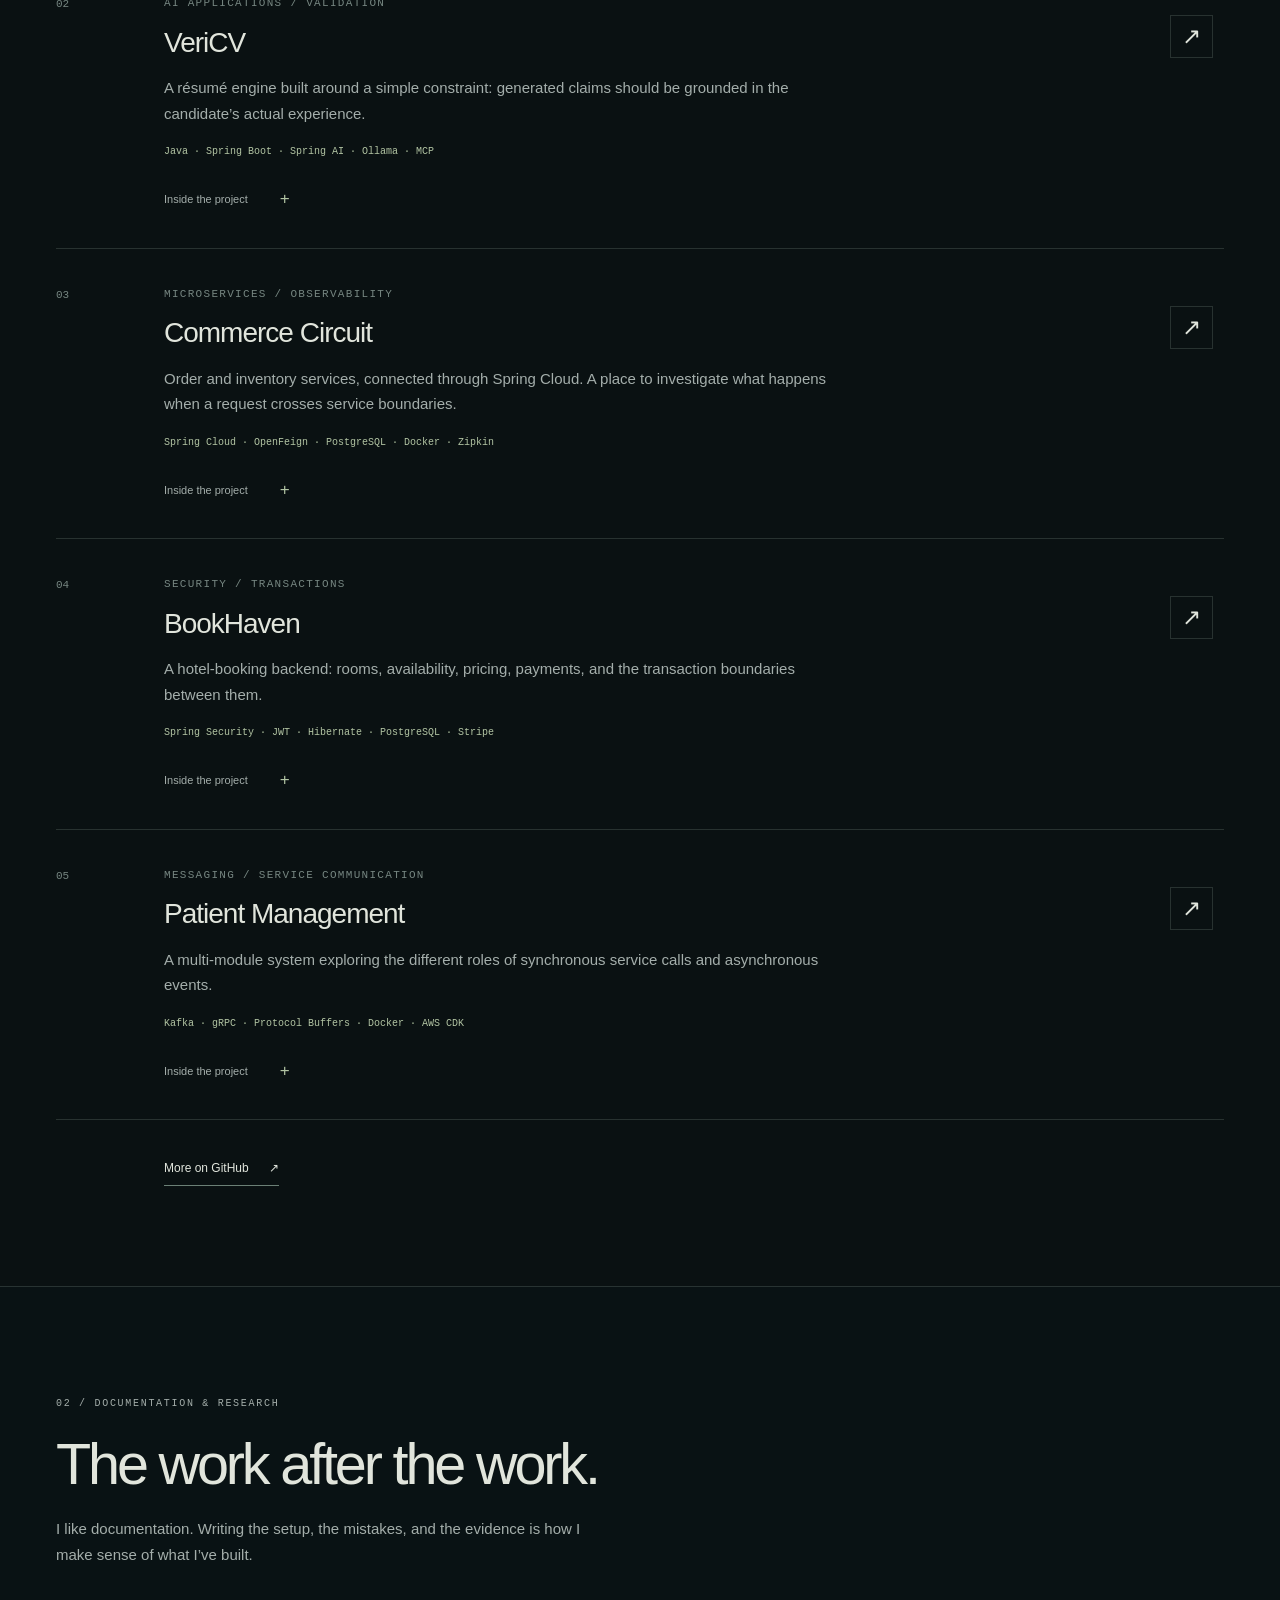
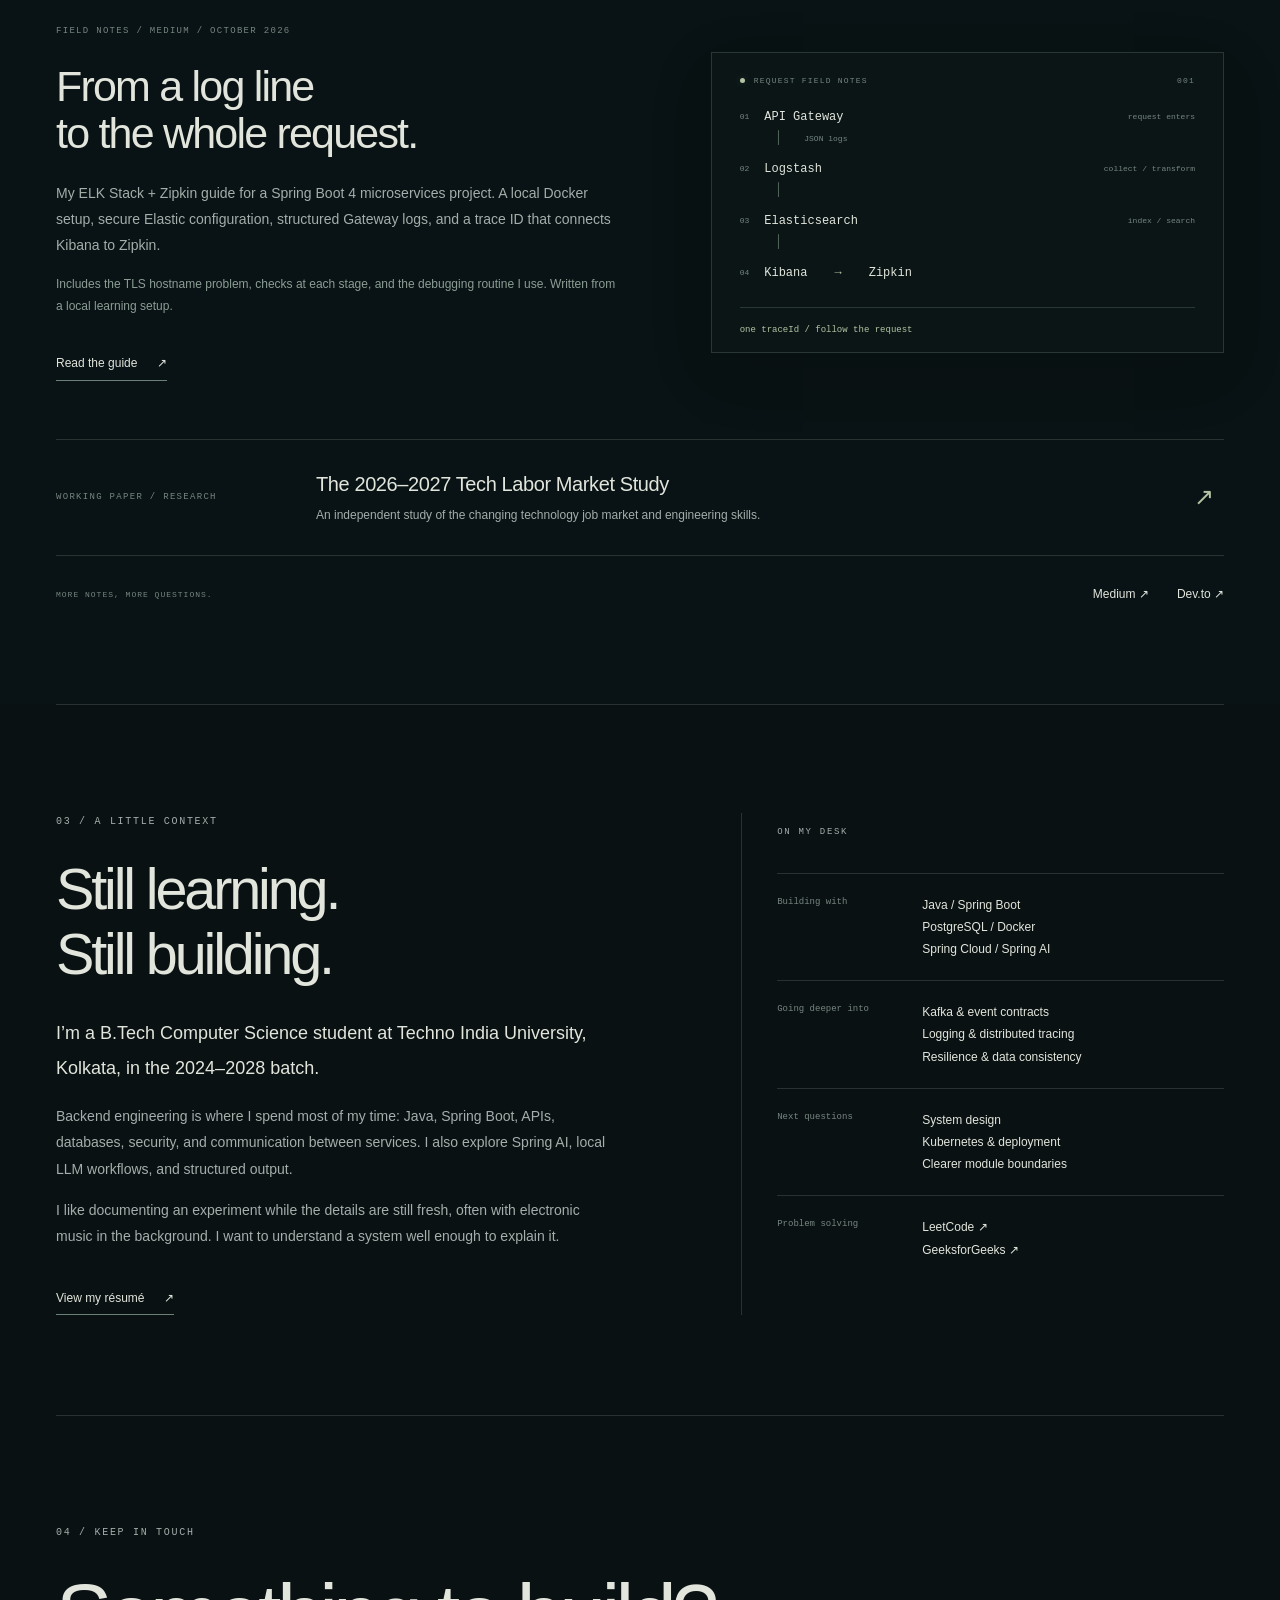
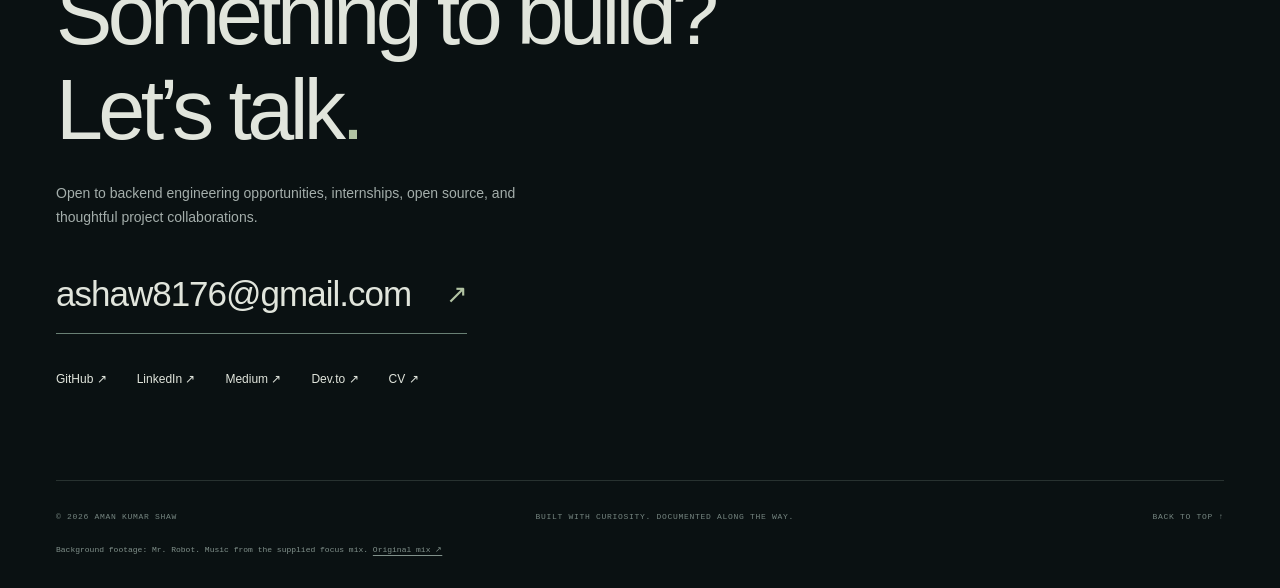
==== commit 6971631b: "Restore portrait clarity and limit feathering to outer edges" ====
--- a/index.html
+++ b/index.html
@@ -9,7 +9,7 @@
   <meta property="og:description" content="Projects, experiments, and field notes from a Java backend developer in Kolkata.">
   <title>Aman Kumar Shaw — Backend & Systems</title>
   <link rel="icon" href="assets/favicon.svg" type="image/svg+xml">
-  <link rel="stylesheet" href="styles.css?v=20261105-portrait-soft">
+  <link rel="stylesheet" href="styles.css?v=20261105-portrait-clear">
   <script src="script.js" defer></script>
 </head>
 <body>
--- a/styles.css
+++ b/styles.css
@@ -16,4 +16,5 @@
 @media(max-width:680px){.project .project-kicker{font-size:10px}}
 .portrait-scene{background:none}
 .portrait-scene:after{display:none}
-.portrait{height:auto;object-fit:initial;mask-image:radial-gradient(ellipse 50% 50% at 50% 50%,#000 30%,rgba(0,0,0,.96) 45%,rgba(0,0,0,.65) 62%,rgba(0,0,0,.2) 77%,transparent 94%);-webkit-mask-image:radial-gradient(ellipse 50% 50% at 50% 50%,#000 30%,rgba(0,0,0,.96) 45%,rgba(0,0,0,.65) 62%,rgba(0,0,0,.2) 77%,transparent 94%);mask-composite:add;-webkit-mask-composite:source-over}
+.portrait{height:auto;object-fit:initial;filter:brightness(1) saturate(.85);mask-image:radial-gradient(ellipse 50% 50% at 50% 50%,#000 68%,rgba(0,0,0,.95) 77%,rgba(0,0,0,.65) 87%,transparent 100%);-webkit-mask-image:radial-gradient(ellipse 50% 50% at 50% 50%,#000 68%,rgba(0,0,0,.95) 77%,rgba(0,0,0,.65) 87%,transparent 100%);mask-composite:add;-webkit-mask-composite:source-over}
+@media(max-width:680px){.portrait-scene{opacity:1;z-index:1;bottom:115px}}
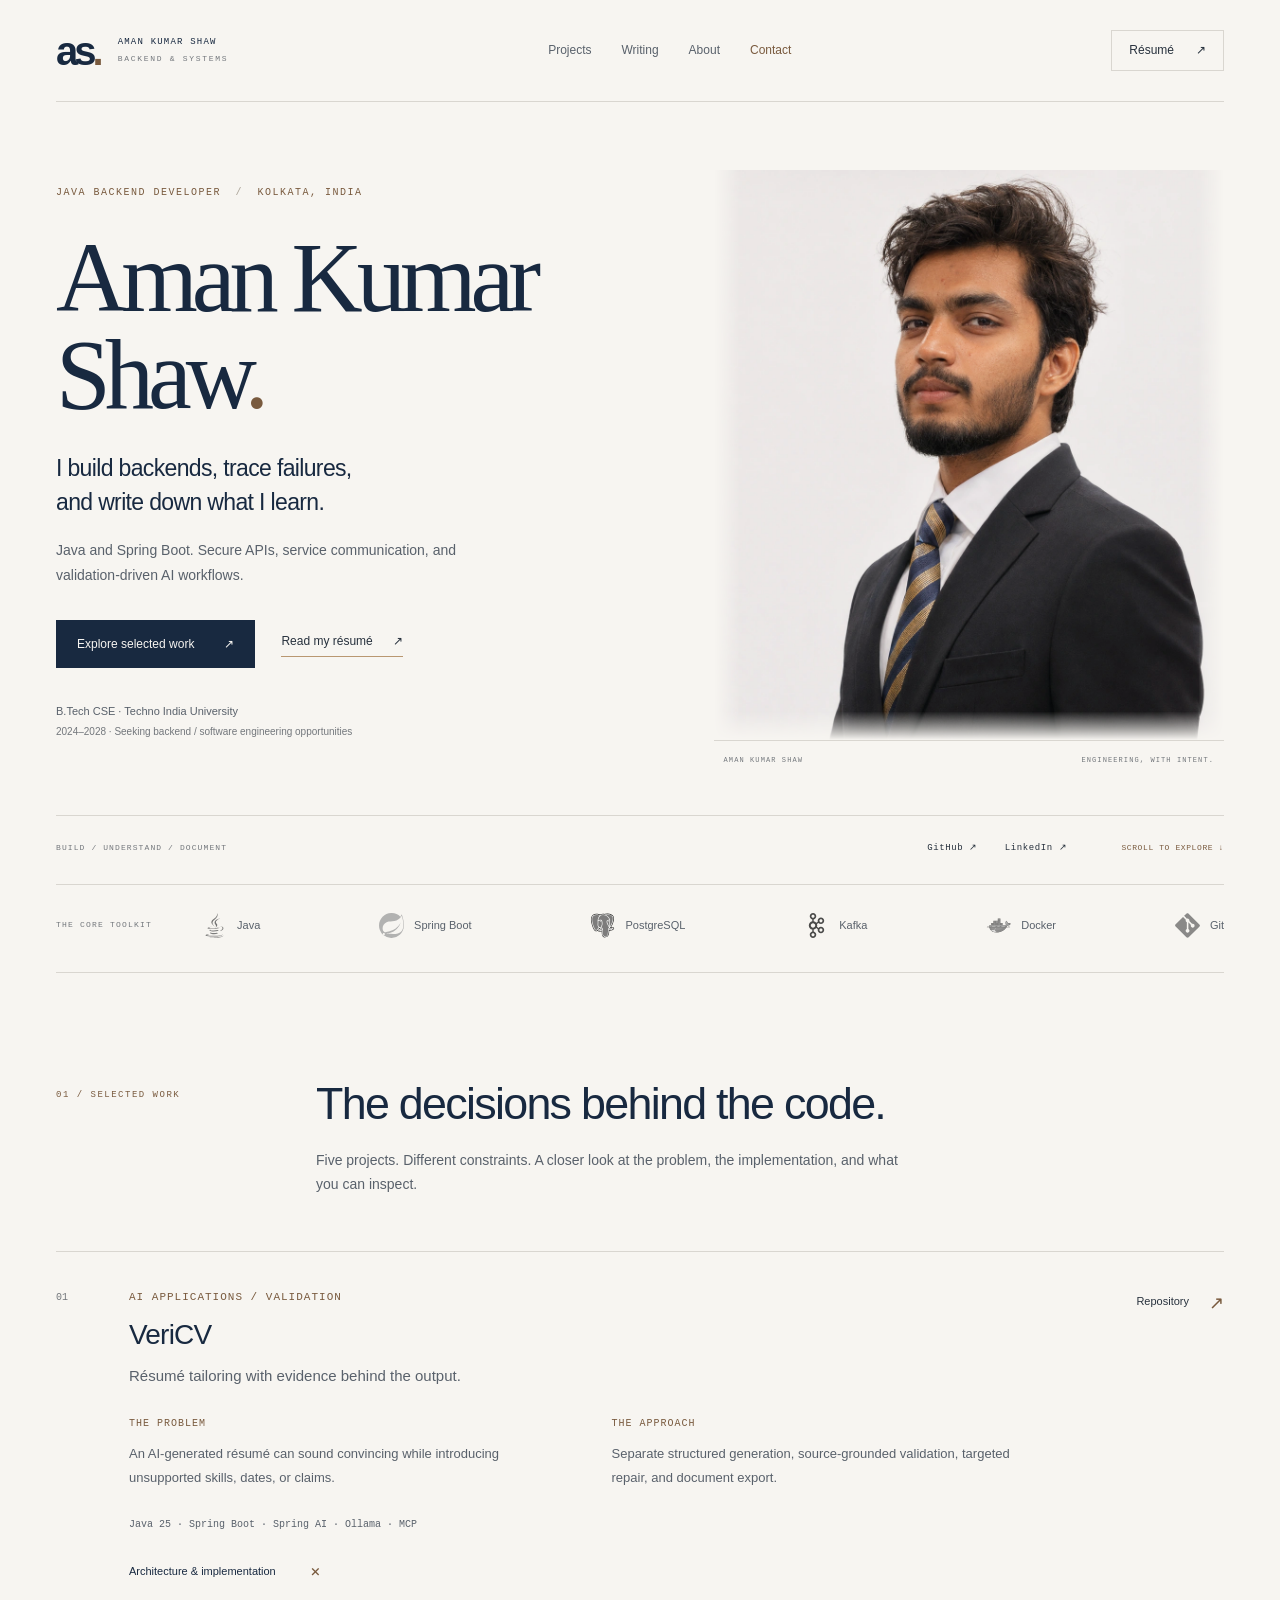
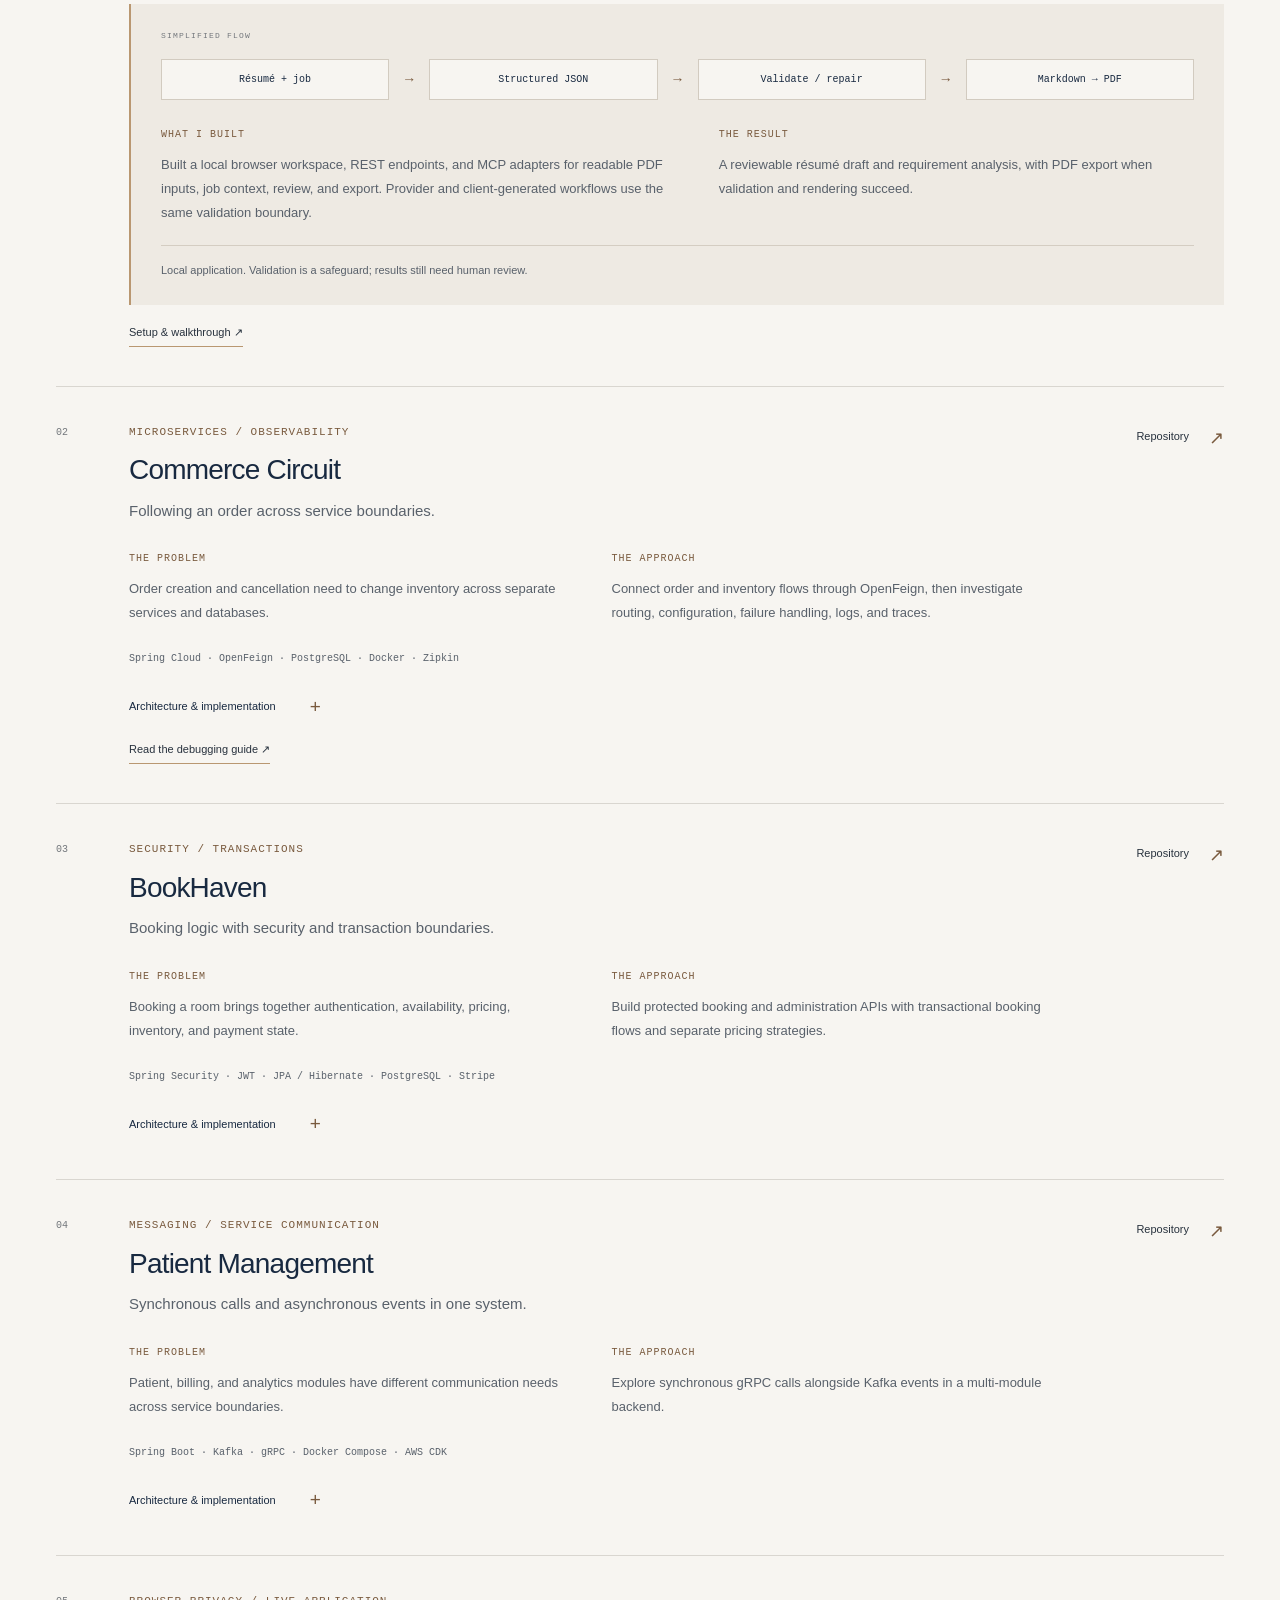
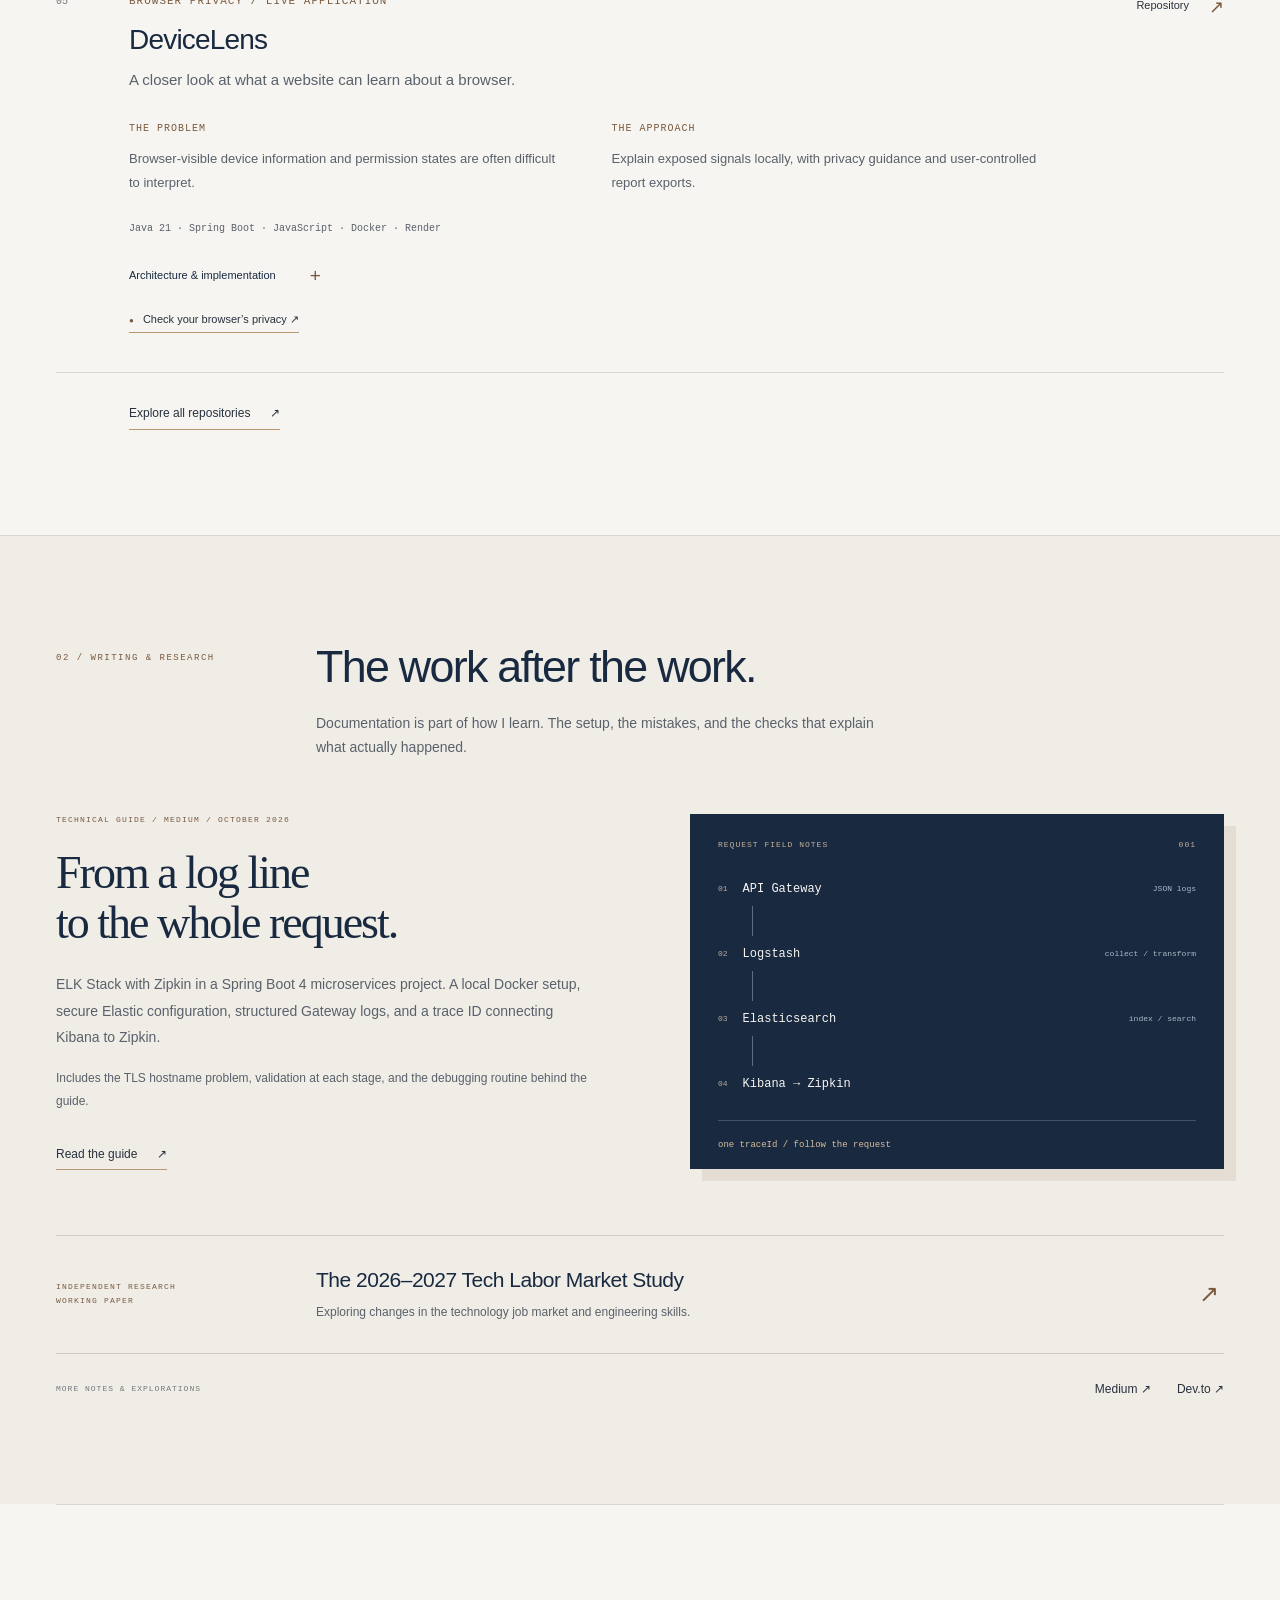
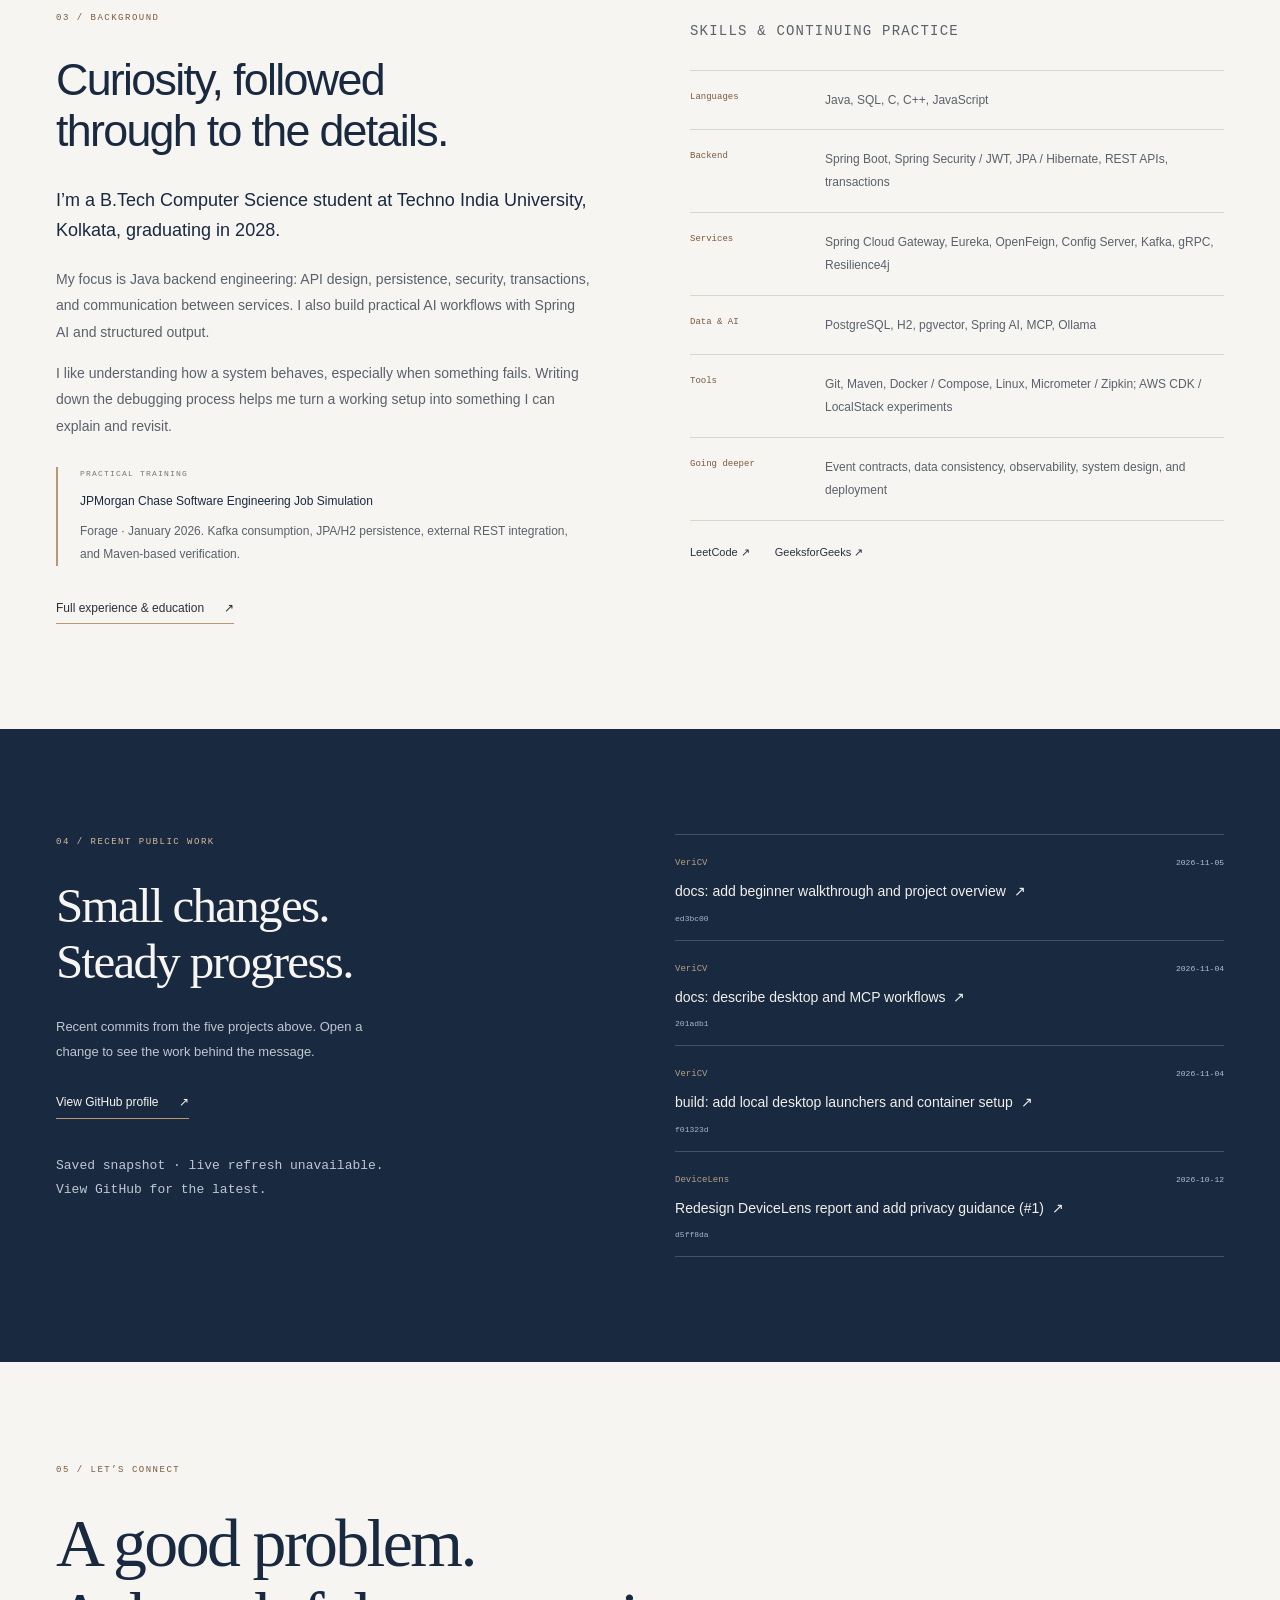
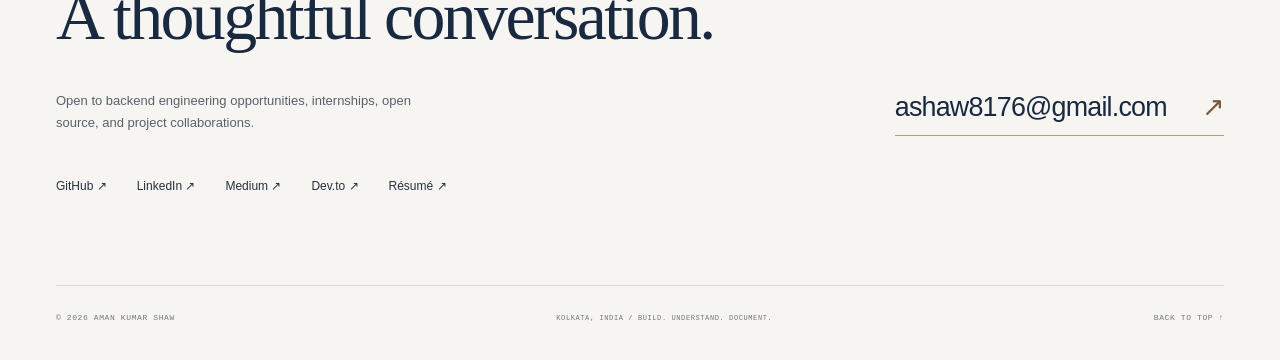
==== commit 6d1f8de7: "Replace media portfolio with resume-focused design and public GitHub activity" ====
--- a/index.html
+++ b/index.html
@@ -1,66 +1,50 @@
 <!doctype html>
 <html lang="en">
 <head>
-  <meta charset="utf-8">
-  <meta name="viewport" content="width=device-width, initial-scale=1">
-  <meta name="theme-color" content="#0a1112">
-  <meta name="description" content="Aman Kumar Shaw — Java backend engineering, Spring Boot systems, and notes from building them. Projects, documentation, research, and writing.">
-  <meta property="og:title" content="Aman Kumar Shaw — Backend & Systems">
-  <meta property="og:description" content="Projects, experiments, and field notes from a Java backend developer in Kolkata.">
-  <title>Aman Kumar Shaw — Backend & Systems</title>
-  <link rel="icon" href="assets/favicon.svg" type="image/svg+xml">
-  <link rel="stylesheet" href="styles.css?v=20261105-portrait-clear">
-  <script src="script.js" defer></script>
+ <meta charset="utf-8"><meta name="viewport" content="width=device-width, initial-scale=1"><meta name="theme-color" content="#f7f5f1">
+ <title>Aman Kumar Shaw — Java Backend Developer</title>
+ <meta name="description" content="Java backend developer and B.Tech CSE student graduating in 2028. Explore Aman Kumar Shaw’s Spring Boot projects, architecture notes, technical writing, and résumé.">
+ <meta property="og:title" content="Aman Kumar Shaw — Backend & Systems"><meta property="og:description" content="Java, Spring Boot, and the decisions behind the code. Projects, documentation, and research.">
+ <meta property="og:image" content="https://jardanijovonovich6.github.io/assets/aman-formal.webp"><meta property="og:type" content="website">
+ <link rel="canonical" href="https://jardanijovonovich6.github.io/"><link rel="icon" href="assets/favicon.svg" type="image/svg+xml">
+ <link rel="stylesheet" href="styles.css?v=resume-20261105"><script src="script.js?v=resume-20261105" defer></script>
 </head>
-<body>
-  <a class="skip-link" href="#main">Skip to content</a>
-  <div class="film" aria-hidden="true">
-    <video id="ambient-video" autoplay muted loop playsinline preload="metadata" poster="assets/focus-poster.jpg"><source src="assets/focus-loop.mp4" type="video/mp4"></video>
-  </div>
-  <header class="site-header">
-    <a class="identity" href="#top" aria-label="Aman Kumar Shaw, home"><span class="monogram">as<span>.</span></span><span class="identity-caption">AMAN KUMAR SHAW<br><span>BACKEND & SYSTEMS</span></span></a>
-    <nav aria-label="Main navigation"><a href="#projects">Work</a><a href="#writing">Writing</a><a href="#about">About</a><a href="#contact">Contact</a></nav>
-    <button class="sound-toggle" id="sound-toggle" type="button" aria-pressed="false" aria-controls="sound-panel"><span class="sound-bars" aria-hidden="true"><i></i><i></i><i></i><i></i></span><span id="sound-label">Sound off</span></button>
-  </header>
-  <main id="main">
-    <section class="hero wrap" id="top" aria-labelledby="hero-title">
-      <div class="hero-copy">
-        <p class="eyebrow"><span class="status-dot"></span>KOLKATA, INDIA <span class="eyebrow-divider">/</span> JAVA BACKEND DEVELOPER</p>
-        <h1 id="hero-title">Aman<br>Kumar Shaw<span class="title-dot">.</span></h1>
-        <p class="hero-line">I build backends, trace failures,<br>and write down what I learn.</p>
-        <p class="hero-intro">Computer Science student. Working with Java, Spring Boot, microservices, and practical AI workflows. Curious about what happens behind the interface.</p>
-        <div class="hero-actions"><a class="button primary" href="#projects">Explore my work <span aria-hidden="true">↗</span></a><a class="text-link" href="assets/Aman_Kumar_Shaw_CV.pdf" target="_blank" rel="noopener">Read my CV <span aria-hidden="true">↗</span></a></div>
-      </div>
-      <div class="portrait-scene"><img class="portrait" src="assets/aman-portrait.webp" alt="Portrait of Aman Kumar Shaw in a dark hooded jacket" width="1108" height="1420" fetchpriority="high"><span class="portrait-caption">A LITTLE QUIET. ALWAYS CURIOUS.</span></div>
-      <div class="hero-bottom"><a href="#projects"><span class="down-arrow" aria-hidden="true">↓</span> SCROLL TO EXPLORE</a><div class="hero-platforms"><a href="https://github.com/JardaniJovonovich6" target="_blank" rel="noopener">GitHub ↗</a><a href="https://www.linkedin.com/in/aman-kumar-shaw-260a332b8" target="_blank" rel="noopener">LinkedIn ↗</a></div><button id="motion-toggle" type="button" aria-pressed="false">Pause background</button></div>
-    </section>
+<body id="top">
+ <a class="skip-link" href="#main">Skip to content</a>
+ <header class="site-header wrap"><a class="identity" href="#top" aria-label="Aman Kumar Shaw, home"><span class="monogram">as<span>.</span></span><span class="identity-caption">AMAN KUMAR SHAW<br><span>BACKEND & SYSTEMS</span></span></a><nav aria-label="Main navigation"><a href="#projects">Projects</a><a href="#writing">Writing</a><a href="#about">About</a><a href="#contact">Contact</a></nav><a class="header-cv" href="assets/Aman_Kumar_Shaw_CV.pdf" target="_blank" rel="noopener noreferrer">Résumé <span aria-hidden="true">↗</span></a></header>
+ <main id="main">
+ <section class="hero wrap" aria-labelledby="hero-title"><div class="hero-copy"><p class="eyebrow">JAVA BACKEND DEVELOPER <span>/</span> KOLKATA, INDIA</p><h1 id="hero-title">Aman Kumar<br>Shaw<span>.</span></h1><p class="hero-line">I build backends, trace failures,<br>and write down what I learn.</p><p class="hero-description">Java and Spring Boot. Secure APIs, service communication, and validation-driven AI workflows.</p><div class="hero-actions"><a class="button primary" href="#projects">Explore selected work <span aria-hidden="true">↗</span></a><a class="text-link" href="assets/Aman_Kumar_Shaw_CV.pdf" target="_blank" rel="noopener noreferrer">Read my résumé <span aria-hidden="true">↗</span></a></div><p class="hero-education">B.Tech CSE · Techno India University<br><span>2024–2028 · Seeking backend / software engineering opportunities</span></p></div><figure class="portrait-scene"><div class="portrait-background"><img src="assets/aman-formal.webp" alt="Aman Kumar Shaw wearing a dark suit and tie" width="1100" height="1204" fetchpriority="high" class="portrait"></div><figcaption><span>AMAN KUMAR SHAW</span><span>ENGINEERING, WITH INTENT.</span></figcaption></figure><div class="hero-bottom"><span>BUILD / UNDERSTAND / DOCUMENT</span><a href="https://github.com/JardaniJovonovich6" target="_blank" rel="noopener noreferrer">GitHub ↗</a><a href="https://www.linkedin.com/in/aman-kumar-shaw-260a332b8" target="_blank" rel="noopener noreferrer">LinkedIn ↗</a><a href="#projects" class="scroll-link">SCROLL TO EXPLORE ↓</a></div></section>
 
-    <section id="projects" class="section wrap" aria-labelledby="work-title">
-      <div class="section-heading"><p class="eyebrow">01 / SELECTED WORK</p><h2 id="work-title">Behind the interface.</h2><p>APIs, service boundaries, data, and the decisions that hold them together.</p></div>
-      <div class="project-list">
-        <article class="project"><span class="project-index">01</span><div class="project-body"><div class="project-kicker">BROWSER PRIVACY / <span class="live-badge"><span class="status-dot" aria-hidden="true"></span> LIVE APPLICATION</span></div><h3>DeviceLens</h3><p>What can a website learn about your browser? A privacy inspector that explains the information your browser exposes, permission states, and practical ways to reduce exposure.</p><div class="project-meta">Java 21 · Spring Boot · JavaScript · Docker · Render</div><a class="text-link project-live" href="https://devicelens-xcjh.onrender.com" target="_blank" rel="noopener noreferrer">Check your browser’s privacy <span aria-hidden="true">↗</span></a><details><summary>Inside the project <span aria-hidden="true">+</span></summary><div class="project-detail"><p>Explains 38 browser-visible signals across five groups, checks six permission states without requesting access, and offers a privacy checklist and local report exports. Inspection runs in your browser; results are not uploaded to the application server.</p><p class="detail-note">See what your browser reveals and review your privacy settings. This is an educational inspector, not a security audit or safety score.</p><p class="detail-note">Hosted on Render. The first visit may take a little time to wake up.</p></div></details></div><a class="project-source" href="https://github.com/JardaniJovonovich6/DeviceLens" target="_blank" rel="noopener noreferrer" aria-label="DeviceLens repository">↗</a></article>
-        <article class="project"><span class="project-index">02</span><div class="project-body"><div class="project-kicker">AI APPLICATIONS / VALIDATION</div><h3>VeriCV</h3><p>A résumé engine built around a simple constraint: generated claims should be grounded in the candidate’s actual experience.</p><div class="project-meta">Java · Spring Boot · Spring AI · Ollama · MCP</div><details><summary>Inside the project <span aria-hidden="true">+</span></summary><div class="project-detail"><p>Résumé and job-description inputs move through structured JSON, factual validation, targeted repair, and deterministic Markdown/PDF export. A local browser workflow and MCP tools support reusable candidate, job, and result records.</p><p class="detail-note">My focus: keeping generation, validation, and export understandable as separate stages.</p></div></details></div><a class="project-source" href="https://github.com/JardaniJovonovich6/VeriCV" target="_blank" rel="noopener" aria-label="VeriCV repository">↗</a></article>
-        <article class="project"><span class="project-index">03</span><div class="project-body"><div class="project-kicker">MICROSERVICES / OBSERVABILITY</div><h3>Commerce Circuit</h3><p>Order and inventory services, connected through Spring Cloud. A place to investigate what happens when a request crosses service boundaries.</p><div class="project-meta">Spring Cloud · OpenFeign · PostgreSQL · Docker · Zipkin</div><details><summary>Inside the project <span aria-hidden="true">+</span></summary><div class="project-detail"><p>Separate databases, synchronous stock reduction and restoration, Gateway routing, Eureka discovery, and Git-backed configuration. Experiments cover Resilience4j failure handling, configuration refresh, and tracing with Micrometer and Zipkin.</p><p class="detail-note">The ELK/Zipkin guide below documents the local logging and tracing work.</p></div></details></div><a class="project-source" href="https://github.com/JardaniJovonovich6/commerce-circuit" target="_blank" rel="noopener" aria-label="Commerce Circuit repository">↗</a></article>
-        <article class="project"><span class="project-index">04</span><div class="project-body"><div class="project-kicker">SECURITY / TRANSACTIONS</div><h3>BookHaven</h3><p>A hotel-booking backend: rooms, availability, pricing, payments, and the transaction boundaries between them.</p><div class="project-meta">Spring Security · JWT · Hibernate · PostgreSQL · Stripe</div><details><summary>Inside the project <span aria-hidden="true">+</span></summary><div class="project-detail"><p>JWT access and refresh tokens, BCrypt password hashing, and role-based authorization protect booking and administration APIs. Booking and room-inventory flows use transactions, with pricing strategies and Stripe checkout/payment-webhook integration.</p><p class="detail-note">Next direction: clearer module boundaries and a more reusable backend.</p></div></details></div><a class="project-source" href="https://github.com/JardaniJovonovich6/BookHaven" target="_blank" rel="noopener" aria-label="BookHaven repository">↗</a></article>
-        <article class="project"><span class="project-index">05</span><div class="project-body"><div class="project-kicker">MESSAGING / SERVICE COMMUNICATION</div><h3>Patient Management</h3><p>A multi-module system exploring the different roles of synchronous service calls and asynchronous events.</p><div class="project-meta">Kafka · gRPC · Protocol Buffers · Docker · AWS CDK</div><details><summary>Inside the project <span aria-hidden="true">+</span></summary><div class="project-detail"><p>Gateway, authentication, patient, billing, and analytics modules communicate through Kafka events and synchronous gRPC calls. Docker Compose supports local work; AWS CDK and LocalStack are infrastructure experiments.</p><p class="detail-note">My focus: following the data flow and debugging communication between services.</p></div></details></div><a class="project-source" href="https://github.com/JardaniJovonovich6/Patient-Management-System-aman" target="_blank" rel="noopener" aria-label="Patient Management repository">↗</a></article>
-      </div>
-      <a class="text-link all-work" href="https://github.com/JardaniJovonovich6?tab=repositories" target="_blank" rel="noopener">More on GitHub <span aria-hidden="true">↗</span></a>
-    </section>
+ <section class="toolkit wrap" aria-label="Core technologies"><p class="micro-label">THE CORE TOOLKIT</p><div class="skill-logos"><div class="skill-logo"><img src="assets/icons/java.svg" alt="" width="25" height="25" loading="lazy"><span>Java</span></div><div class="skill-logo"><img src="assets/icons/spring.svg" alt="" width="25" height="25" loading="lazy"><span>Spring Boot</span></div><div class="skill-logo"><img src="assets/icons/postgresql.svg" alt="" width="25" height="25" loading="lazy"><span>PostgreSQL</span></div><div class="skill-logo"><img src="assets/icons/apachekafka.svg" alt="" width="25" height="25" loading="lazy"><span>Kafka</span></div><div class="skill-logo"><img src="assets/icons/docker.svg" alt="" width="25" height="25" loading="lazy"><span>Docker</span></div><div class="skill-logo"><img src="assets/icons/git.svg" alt="" width="25" height="25" loading="lazy"><span>Git</span></div></div></section>
 
-    <section id="writing" class="section writing-section" aria-labelledby="writing-title"><div class="wrap">
-      <div class="section-heading"><p class="eyebrow">02 / DOCUMENTATION & RESEARCH</p><h2 id="writing-title">The work after the work.</h2><p>I like documentation. Writing the setup, the mistakes, and the evidence is how I make sense of what I’ve built.</p></div>
-      <article class="featured-writing"><div class="writing-copy"><p class="project-kicker">FIELD NOTES / MEDIUM / OCTOBER 2026</p><h3>From a log line<br>to the whole request.</h3><p>My ELK Stack + Zipkin guide for a Spring Boot 4 microservices project. A local Docker setup, secure Elastic configuration, structured Gateway logs, and a trace ID that connects Kibana to Zipkin.</p><p class="writing-detail">Includes the TLS hostname problem, checks at each stage, and the debugging routine I use. Written from a local learning setup.</p><a class="text-link" href="https://medium.com/@ashaw8176/elk-stack-with-zipkin-in-a-spring-boot-4-microservices-project-a-docker-setup-guide-for-2026-4cc94ecc5993" target="_blank" rel="noopener">Read the guide <span aria-hidden="true">↗</span></a></div>
-      <div class="trace-note" role="img" aria-label="Request flow: API Gateway sends JSON logs to Logstash, then Elasticsearch and Kibana. A shared trace ID leads to Zipkin."><div class="note-top"><span class="status-dot"></span> REQUEST FIELD NOTES <span>001</span></div><div class="trace-step"><span>01</span>API Gateway<small>request enters</small></div><div class="trace-connector">│ <span>JSON logs</span></div><div class="trace-step"><span>02</span>Logstash<small>collect / transform</small></div><div class="trace-connector">│</div><div class="trace-step"><span>03</span>Elasticsearch<small>index / search</small></div><div class="trace-connector">│</div><div class="trace-step"><span>04</span>Kibana <span class="trace-arrow">→</span> Zipkin</div><div class="note-bottom">one traceId / follow the request</div></div></article>
-      <a class="research-row" href="https://htmlhoster.com/p/6XN3J7KC/hit6.html" target="_blank" rel="noopener"><span class="project-kicker">WORKING PAPER / RESEARCH</span><div><h3>The 2026–2027 Tech Labor Market Study</h3><p>An independent study of the changing technology job market and engineering skills.</p></div><span class="research-arrow" aria-hidden="true">↗</span></a>
-      <div class="writing-links"><span>MORE NOTES, MORE QUESTIONS.</span><a href="https://medium.com/@ashaw8176" target="_blank" rel="noopener">Medium ↗</a><a href="https://dev.to/wesker_programming_vlogs" target="_blank" rel="noopener">Dev.to ↗</a></div>
-    </div></section>
+ <section class="section wrap" id="projects" aria-labelledby="work-title"><div class="section-heading"><p class="eyebrow">01 / SELECTED WORK</p><div><h2 id="work-title">The decisions behind the code.</h2><p>Five projects. Different constraints. A closer look at the problem, the implementation, and what you can inspect.</p></div></div><div class="project-list"><article class="project" id="project-vericv">
+ <div class="project-heading"><span class="project-number">01</span><div><p class="project-kicker">AI APPLICATIONS / VALIDATION</p><h3>VeriCV</h3><p class="project-intro">Résumé tailoring with evidence behind the output.</p></div><a class="repo-link" href="https://github.com/JardaniJovonovich6/VeriCV" target="_blank" rel="noopener noreferrer" aria-label="VeriCV repository">Repository <span aria-hidden="true">↗</span></a></div>
+ <div class="project-content"><div class="problem-solution"><div><h4>The problem</h4><p>An AI-generated résumé can sound convincing while introducing unsupported skills, dates, or claims.</p></div><div><h4>The approach</h4><p>Separate structured generation, source-grounded validation, targeted repair, and document export.</p></div></div><p class="project-stack">Java 25 · Spring Boot · Spring AI · Ollama · MCP</p>
+ <details open><summary>Architecture & implementation <span aria-hidden="true">+</span></summary><div class="project-detail"><p class="micro-label">SIMPLIFIED FLOW</p><div class="architecture" aria-label="Simplified architecture"><span>Résumé + job</span><b aria-hidden="true">→</b><span>Structured JSON</span><b aria-hidden="true">→</b><span>Validate / repair</span><b aria-hidden="true">→</b><span>Markdown → PDF</span></div><div class="detail-columns"><div><h4>What I built</h4><p>Built a local browser workspace, REST endpoints, and MCP adapters for readable PDF inputs, job context, review, and export. Provider and client-generated workflows use the same validation boundary.</p></div><div><h4>The result</h4><p>A reviewable résumé draft and requirement analysis, with PDF export when validation and rendering succeed.</p></div></div><p class="project-note">Local application. Validation is a safeguard; results still need human review.</p></div></details>
+ <div class="project-extra"><a href="https://github.com/JardaniJovonovich6/VeriCV/blob/main/docs/HOW_TO_GET_STARTED.md" target="_blank" rel="noopener noreferrer">Setup & walkthrough ↗</a></div></div></article><article class="project" id="project-commerce-circuit">
+ <div class="project-heading"><span class="project-number">02</span><div><p class="project-kicker">MICROSERVICES / OBSERVABILITY</p><h3>Commerce Circuit</h3><p class="project-intro">Following an order across service boundaries.</p></div><a class="repo-link" href="https://github.com/JardaniJovonovich6/commerce-circuit" target="_blank" rel="noopener noreferrer" aria-label="Commerce Circuit repository">Repository <span aria-hidden="true">↗</span></a></div>
+ <div class="project-content"><div class="problem-solution"><div><h4>The problem</h4><p>Order creation and cancellation need to change inventory across separate services and databases.</p></div><div><h4>The approach</h4><p>Connect order and inventory flows through OpenFeign, then investigate routing, configuration, failure handling, logs, and traces.</p></div></div><p class="project-stack">Spring Cloud · OpenFeign · PostgreSQL · Docker · Zipkin</p>
+ <details ><summary>Architecture & implementation <span aria-hidden="true">+</span></summary><div class="project-detail"><p class="micro-label">SIMPLIFIED FLOW</p><div class="architecture" aria-label="Simplified architecture"><span>API Gateway</span><b aria-hidden="true">→</b><span>Order service</span><b aria-hidden="true">→</b><span>Inventory service</span><b aria-hidden="true">→</b><span>Separate databases</span></div><div class="detail-columns"><div><h4>What I built</h4><p>Added Eureka discovery, Git-backed configuration, Gateway routing, stock reduction and restoration flows, and experiments with Resilience4j and Micrometer/Zipkin. The ELK guide documents the local Gateway logging setup.</p></div><div><h4>The result</h4><p>Working order/inventory flows and a documented path from structured Gateway logs to a distributed trace.</p></div></div><p class="project-note">Local learning environment; no scale or production-availability claims.</p></div></details>
+ <div class="project-extra"><a href="https://medium.com/@ashaw8176/elk-stack-with-zipkin-in-a-spring-boot-4-microservices-project-a-docker-setup-guide-for-2026-4cc94ecc5993" target="_blank" rel="noopener noreferrer">Read the debugging guide ↗</a></div></div></article><article class="project" id="project-bookhaven">
+ <div class="project-heading"><span class="project-number">03</span><div><p class="project-kicker">SECURITY / TRANSACTIONS</p><h3>BookHaven</h3><p class="project-intro">Booking logic with security and transaction boundaries.</p></div><a class="repo-link" href="https://github.com/JardaniJovonovich6/BookHaven" target="_blank" rel="noopener noreferrer" aria-label="BookHaven repository">Repository <span aria-hidden="true">↗</span></a></div>
+ <div class="project-content"><div class="problem-solution"><div><h4>The problem</h4><p>Booking a room brings together authentication, availability, pricing, inventory, and payment state.</p></div><div><h4>The approach</h4><p>Build protected booking and administration APIs with transactional booking flows and separate pricing strategies.</p></div></div><p class="project-stack">Spring Security · JWT · JPA / Hibernate · PostgreSQL · Stripe</p>
+ <details ><summary>Architecture & implementation <span aria-hidden="true">+</span></summary><div class="project-detail"><p class="micro-label">SIMPLIFIED FLOW</p><div class="architecture" aria-label="Simplified architecture"><span>Authenticated API</span><b aria-hidden="true">→</b><span>Booking / pricing</span><b aria-hidden="true">→</b><span>Room inventory</span><b aria-hidden="true">→</b><span>Stripe checkout</span></div><div class="detail-columns"><div><h4>What I built</h4><p>Implemented access/refresh tokens, BCrypt password hashing, role-based authorization, transactional inventory flows, and Stripe checkout/payment-webhook integration.</p></div><div><h4>The result</h4><p>A backend covering booking, room inventory, administration, and payment integration.</p></div></div><p class="project-note">Project implementation; throughput and latency have not been benchmarked for this portfolio.</p></div></details>
+ </div></article><article class="project" id="project-patient-management-system-aman">
+ <div class="project-heading"><span class="project-number">04</span><div><p class="project-kicker">MESSAGING / SERVICE COMMUNICATION</p><h3>Patient Management</h3><p class="project-intro">Synchronous calls and asynchronous events in one system.</p></div><a class="repo-link" href="https://github.com/JardaniJovonovich6/Patient-Management-System-aman" target="_blank" rel="noopener noreferrer" aria-label="Patient Management repository">Repository <span aria-hidden="true">↗</span></a></div>
+ <div class="project-content"><div class="problem-solution"><div><h4>The problem</h4><p>Patient, billing, and analytics modules have different communication needs across service boundaries.</p></div><div><h4>The approach</h4><p>Explore synchronous gRPC calls alongside Kafka events in a multi-module backend.</p></div></div><p class="project-stack">Spring Boot · Kafka · gRPC · Docker Compose · AWS CDK</p>
+ <details ><summary>Architecture & implementation <span aria-hidden="true">+</span></summary><div class="project-detail"><p class="micro-label">SIMPLIFIED FLOW</p><div class="architecture" aria-label="Simplified architecture"><span>Gateway / auth</span><b aria-hidden="true">→</b><span>Patient service</span><b aria-hidden="true">→</b><span class="architecture-branches"><span>gRPC → Billing</span><span>Kafka → Analytics</span></span></div><div class="detail-columns"><div><h4>What I built</h4><p>Built and debugged Gateway, Auth, Patient, Billing, and Analytics modules. Used Docker Compose for local infrastructure and explored AWS CDK/LocalStack workflows.</p></div><div><h4>The result</h4><p>A concrete system for tracing request and event flows between modules.</p></div></div><p class="project-note">AWS CDK and LocalStack work is exploratory, rather than a claim of production cloud deployment.</p></div></details>
+ </div></article><article class="project" id="project-devicelens">
+ <div class="project-heading"><span class="project-number">05</span><div><p class="project-kicker">BROWSER PRIVACY / LIVE APPLICATION</p><h3>DeviceLens</h3><p class="project-intro">A closer look at what a website can learn about a browser.</p></div><a class="repo-link" href="https://github.com/JardaniJovonovich6/DeviceLens" target="_blank" rel="noopener noreferrer" aria-label="DeviceLens repository">Repository <span aria-hidden="true">↗</span></a></div>
+ <div class="project-content"><div class="problem-solution"><div><h4>The problem</h4><p>Browser-visible device information and permission states are often difficult to interpret.</p></div><div><h4>The approach</h4><p>Explain exposed signals locally, with privacy guidance and user-controlled report exports.</p></div></div><p class="project-stack">Java 21 · Spring Boot · JavaScript · Docker · Render</p>
+ <details ><summary>Architecture & implementation <span aria-hidden="true">+</span></summary><div class="project-detail"><p class="micro-label">SIMPLIFIED FLOW</p><div class="architecture" aria-label="Simplified architecture"><span>Browser signals</span><b aria-hidden="true">→</b><span>Local inspection</span><b aria-hidden="true">→</b><span>Explained readings</span><b aria-hidden="true">→</b><span>Local export</span></div><div class="detail-columns"><div><h4>What I built</h4><p>Explains 38 browser-visible signals and checks six permission states without requesting the underlying access. Inspection results remain in the browser; Spring Boot serves the interface.</p></div><div><h4>The result</h4><p>A public application visitors can try, with repeatable inspection and local JSON/text exports.</p></div></div><p class="project-note">An educational privacy inspector, not a security audit or safety score. Render may take time to wake up.</p></div></details>
+ <div class="project-extra"><a class="live-link" href="https://devicelens-xcjh.onrender.com" target="_blank" rel="noopener noreferrer"><span aria-hidden="true">●</span> Check your browser’s privacy ↗</a></div></div></article></div><a class="text-link more-work" href="https://github.com/JardaniJovonovich6?tab=repositories" target="_blank" rel="noopener noreferrer">Explore all repositories <span aria-hidden="true">↗</span></a></section>
 
-    <section id="about" class="section wrap" aria-labelledby="about-title"><div class="about-grid"><div><p class="eyebrow">03 / A LITTLE CONTEXT</p><h2 id="about-title">Still learning.<br>Still building.</h2><p class="about-lead">I’m a B.Tech Computer Science student at Techno India University, Kolkata, in the 2024–2028 batch.</p><p>Backend engineering is where I spend most of my time: Java, Spring Boot, APIs, databases, security, and communication between services. I also explore Spring AI, local LLM workflows, and structured output.</p><p>I like documenting an experiment while the details are still fresh, often with electronic music in the background. I want to understand a system well enough to explain it.</p><a class="text-link" href="assets/Aman_Kumar_Shaw_CV.pdf" target="_blank" rel="noopener">View my résumé <span aria-hidden="true">↗</span></a></div><div class="practice-note"><p class="eyebrow">ON MY DESK</p><dl><div><dt>Building with</dt><dd>Java / Spring Boot<br>PostgreSQL / Docker<br>Spring Cloud / Spring AI</dd></div><div><dt>Going deeper into</dt><dd>Kafka & event contracts<br>Logging & distributed tracing<br>Resilience & data consistency</dd></div><div><dt>Next questions</dt><dd>System design<br>Kubernetes & deployment<br>Clearer module boundaries</dd></div><div><dt>Problem solving</dt><dd><a href="https://leetcode.com/u/PerfectionistwithAman/" target="_blank" rel="noopener">LeetCode ↗</a><br><a href="https://www.geeksforgeeks.org/profile/user_xcbp1be55ec?tab=activity" target="_blank" rel="noopener">GeeksforGeeks ↗</a></dd></div></dl></div></div></section>
+ <section class="writing-section section" id="writing" aria-labelledby="writing-title"><div class="wrap"><div class="section-heading"><p class="eyebrow">02 / WRITING & RESEARCH</p><div><h2 id="writing-title">The work after the work.</h2><p>Documentation is part of how I learn. The setup, the mistakes, and the checks that explain what actually happened.</p></div></div><article class="featured-writing"><div class="writing-copy"><p class="micro-label">TECHNICAL GUIDE / MEDIUM / OCTOBER 2026</p><h3>From a log line<br>to the whole request.</h3><p>ELK Stack with Zipkin in a Spring Boot 4 microservices project. A local Docker setup, secure Elastic configuration, structured Gateway logs, and a trace ID connecting Kibana to Zipkin.</p><p class="writing-detail">Includes the TLS hostname problem, validation at each stage, and the debugging routine behind the guide.</p><a class="text-link" href="https://medium.com/@ashaw8176/elk-stack-with-zipkin-in-a-spring-boot-4-microservices-project-a-docker-setup-guide-for-2026-4cc94ecc5993" target="_blank" rel="noopener noreferrer">Read the guide <span aria-hidden="true">↗</span></a></div><div class="trace-note" role="img" aria-label="Gateway JSON logs flow through Logstash into Elasticsearch and Kibana. A trace ID links the logs to Zipkin."><div class="note-header"><span>REQUEST FIELD NOTES</span><span>001</span></div><div class="trace-step"><span>01</span> API Gateway <small>JSON logs</small></div><div class="trace-line"></div><div class="trace-step"><span>02</span> Logstash <small>collect / transform</small></div><div class="trace-line"></div><div class="trace-step"><span>03</span> Elasticsearch <small>index / search</small></div><div class="trace-line"></div><div class="trace-step"><span>04</span> Kibana → Zipkin</div><div class="note-footer">one traceId / follow the request</div></div></article><a class="research-row" href="https://htmlhoster.com/p/6XN3J7KC/hit6.html" target="_blank" rel="noopener noreferrer"><span class="micro-label">INDEPENDENT RESEARCH<br>WORKING PAPER</span><div><h3>The 2026–2027 Tech Labor Market Study</h3><p>Exploring changes in the technology job market and engineering skills.</p></div><span aria-hidden="true">↗</span></a><div class="writing-links"><span>MORE NOTES & EXPLORATIONS</span><a href="https://medium.com/@ashaw8176" target="_blank" rel="noopener noreferrer">Medium ↗</a><a href="https://dev.to/wesker_programming_vlogs" target="_blank" rel="noopener noreferrer">Dev.to ↗</a></div></div></section>
 
-    <section id="contact" class="section contact-section wrap" aria-labelledby="contact-title"><p class="eyebrow">04 / KEEP IN TOUCH</p><h2 id="contact-title">Something to build?<br>Let’s talk<span class="title-dot">.</span></h2><p>Open to backend engineering opportunities, internships, open source, and thoughtful project collaborations.</p><a class="contact-email" href="mailto:ashaw8176@gmail.com">ashaw8176@gmail.com <span aria-hidden="true">↗</span></a><div class="contact-links"><a href="https://github.com/JardaniJovonovich6" target="_blank" rel="noopener">GitHub ↗</a><a href="https://www.linkedin.com/in/aman-kumar-shaw-260a332b8" target="_blank" rel="noopener">LinkedIn ↗</a><a href="https://medium.com/@ashaw8176" target="_blank" rel="noopener">Medium ↗</a><a href="https://dev.to/wesker_programming_vlogs" target="_blank" rel="noopener">Dev.to ↗</a><a href="assets/Aman_Kumar_Shaw_CV.pdf" target="_blank" rel="noopener">CV ↗</a></div></section>
-  </main>
-  <footer class="wrap"><span>© <span id="year">2026</span> AMAN KUMAR SHAW</span><span>BUILT WITH CURIOSITY. DOCUMENTED ALONG THE WAY.</span><a href="#top">BACK TO TOP ↑</a><small>Background footage: Mr. Robot. Music from the supplied focus mix. <a href="https://www.youtube.com/watch?v=qYEKQWRFvK8" target="_blank" rel="noopener">Original mix ↗</a></small></footer>
-  <aside class="sound-panel" id="sound-panel" aria-label="Background music" hidden><div class="player-heading"><span class="eyebrow">DEEP FOCUS / ELECTRONIC</span><button id="close-player" type="button" aria-label="Close music controls">×</button></div><div class="player-track"><span id="track-label">Track 6</span><span id="track-time">0:00 / 3:35</span></div><div class="player-controls"><button id="previous-track" type="button" aria-label="Previous track">←</button><button id="play-pause" type="button">Pause</button><button id="next-track" type="button" aria-label="Next track">→</button><label for="volume">Volume</label><input id="volume" type="range" min="0" max="1" step="0.01" value="0.05"></div><p>6 → 7 → 8 → 1 → 2 → 3 → 4 <span>/ REPEAT</span></p><p id="player-status" class="player-status" role="status" aria-live="polite"></p></aside>
-  <audio id="focus-audio" preload="none"></audio>
-</body>
-</html>
+ <section class="section wrap" id="about" aria-labelledby="about-title"><div class="about-grid"><div><p class="eyebrow">03 / BACKGROUND</p><h2 id="about-title">Curiosity, followed<br>through to the details.</h2><p class="about-lead">I’m a B.Tech Computer Science student at Techno India University, Kolkata, graduating in 2028.</p><p>My focus is Java backend engineering: API design, persistence, security, transactions, and communication between services. I also build practical AI workflows with Spring AI and structured output.</p><p>I like understanding how a system behaves, especially when something fails. Writing down the debugging process helps me turn a working setup into something I can explain and revisit.</p><div class="education-note"><span class="micro-label">PRACTICAL TRAINING</span><strong>JPMorgan Chase Software Engineering Job Simulation</strong><p>Forage · January 2026. Kafka consumption, JPA/H2 persistence, external REST integration, and Maven-based verification.</p></div><a class="text-link" href="assets/Aman_Kumar_Shaw_CV.pdf" target="_blank" rel="noopener noreferrer">Full experience & education <span aria-hidden="true">↗</span></a></div><div class="skills-detail"><p class="micro-label">SKILLS & CONTINUING PRACTICE</p><dl><div><dt>Languages</dt><dd>Java, SQL, C, C++, JavaScript</dd></div><div><dt>Backend</dt><dd>Spring Boot, Spring Security / JWT, JPA / Hibernate, REST APIs, transactions</dd></div><div><dt>Services</dt><dd>Spring Cloud Gateway, Eureka, OpenFeign, Config Server, Kafka, gRPC, Resilience4j</dd></div><div><dt>Data & AI</dt><dd>PostgreSQL, H2, pgvector, Spring AI, MCP, Ollama</dd></div><div><dt>Tools</dt><dd>Git, Maven, Docker / Compose, Linux, Micrometer / Zipkin; AWS CDK / LocalStack experiments</dd></div><div><dt>Going deeper</dt><dd>Event contracts, data consistency, observability, system design, and deployment</dd></div></dl><div class="practice-links"><a href="https://leetcode.com/u/PerfectionistwithAman/" target="_blank" rel="noopener noreferrer">LeetCode ↗</a><a href="https://www.geeksforgeeks.org/profile/user_xcbp1be55ec?tab=activity" target="_blank" rel="noopener noreferrer">GeeksforGeeks ↗</a></div></div></div></section>
+
+ <section class="activity-section section" id="activity" aria-labelledby="activity-title"><div class="wrap activity-layout"><div><p class="eyebrow">04 / RECENT PUBLIC WORK</p><h2 id="activity-title">Small changes.<br>Steady progress.</h2><p>Recent commits from the five projects above. Open a change to see the work behind the message.</p><a class="text-link" href="https://github.com/JardaniJovonovich6" target="_blank" rel="noopener noreferrer">View GitHub profile <span aria-hidden="true">↗</span></a><p class="activity-status" id="activity-status" role="status">Saved snapshot · 2026-11-05</p></div><ol class="activity-feed" id="activity-feed"><li><div><span class="activity-repo">VeriCV</span><time datetime="2026-11-05T09:03:06Z">2026-11-05</time></div><a href="https://github.com/JardaniJovonovich6/VeriCV/commit/ed3bc00ff5e46127172e593f8eda2d9c5388311b" target="_blank" rel="noopener noreferrer">docs: add beginner walkthrough and project overview <span aria-hidden="true">↗</span></a><span class="commit-sha">ed3bc00</span></li><li><div><span class="activity-repo">VeriCV</span><time datetime="2026-11-04T20:25:06Z">2026-11-04</time></div><a href="https://github.com/JardaniJovonovich6/VeriCV/commit/201adb10da85f6354f0724afc35f3c40b57cf4ca" target="_blank" rel="noopener noreferrer">docs: describe desktop and MCP workflows <span aria-hidden="true">↗</span></a><span class="commit-sha">201adb1</span></li><li><div><span class="activity-repo">VeriCV</span><time datetime="2026-11-04T20:25:01Z">2026-11-04</time></div><a href="https://github.com/JardaniJovonovich6/VeriCV/commit/f01323df655131cc530c32e336dddac243dcd810" target="_blank" rel="noopener noreferrer">build: add local desktop launchers and container setup <span aria-hidden="true">↗</span></a><span class="commit-sha">f01323d</span></li><li><div><span class="activity-repo">DeviceLens</span><time datetime="2026-10-12T17:28:23Z">2026-10-12</time></div><a href="https://github.com/JardaniJovonovich6/DeviceLens/commit/d5ff8daf06aa0fa375238528bf66a84459627183" target="_blank" rel="noopener noreferrer">Redesign DeviceLens report and add privacy guidance (#1) <span aria-hidden="true">↗</span></a><span class="commit-sha">d5ff8da</span></li></ol></div></section>
+
+ <section id="contact" class="section wrap contact-section" aria-labelledby="contact-title"><p class="eyebrow">05 / LET’S CONNECT</p><h2 id="contact-title">A good problem.<br>A thoughtful conversation.</h2><div class="contact-bottom"><p>Open to backend engineering opportunities, internships, open source, and project collaborations.</p><a class="contact-email" href="mailto:ashaw8176@gmail.com">ashaw8176@gmail.com <span aria-hidden="true">↗</span></a></div><div class="contact-links"><a href="https://github.com/JardaniJovonovich6" target="_blank" rel="noopener noreferrer">GitHub ↗</a><a href="https://www.linkedin.com/in/aman-kumar-shaw-260a332b8" target="_blank" rel="noopener noreferrer">LinkedIn ↗</a><a href="https://medium.com/@ashaw8176" target="_blank" rel="noopener noreferrer">Medium ↗</a><a href="https://dev.to/wesker_programming_vlogs" target="_blank" rel="noopener noreferrer">Dev.to ↗</a><a href="assets/Aman_Kumar_Shaw_CV.pdf" target="_blank" rel="noopener noreferrer">Résumé ↗</a></div></section>
+ </main><footer class="wrap"><span>© <span id="year">2026</span> AMAN KUMAR SHAW</span><span>KOLKATA, INDIA / BUILD. UNDERSTAND. DOCUMENT.</span><a href="#top">BACK TO TOP ↑</a></footer>
+</body></html>
--- a/styles.css
+++ b/styles.css
@@ -1,20 +1,15 @@
-:root{color-scheme:dark;--bg:#0a1112;--text:#e1e5dc;--muted:#a4aeab;--dim:#768681;--accent:#b2c4a3;--line:rgba(190,211,202,.17);--mono:'Cascadia Code','SFMono-Regular',Consolas,monospace;--sans:Arial,Helvetica,sans-serif}
-*{box-sizing:border-box}html{scroll-behavior:smooth;scroll-padding-top:100px}body{margin:0;background:var(--bg);color:var(--text);font-family:var(--sans);font-size:16px;line-height:1.7;-webkit-font-smoothing:antialiased}a{color:inherit;text-decoration:none}button,input{font:inherit}button{color:inherit;cursor:pointer}a,button,input,summary{-webkit-tap-highlight-color:transparent}a:focus-visible,button:focus-visible,summary:focus-visible,input:focus-visible{outline:2px solid var(--accent);outline-offset:6px}::selection{background:#698077;color:white}button{background:none;border:0}button:disabled{opacity:.45;cursor:wait}.wrap{width:min(1220px,calc(100% - 112px));margin-inline:auto}.skip-link{position:fixed;top:-70px;left:20px;background:var(--text);color:var(--bg);padding:10px 18px;z-index:100}.skip-link:focus{top:12px}.film{position:fixed;inset:0;z-index:-1;overflow:hidden;pointer-events:none;background:#0a1112}.film video{width:100%;height:100%;object-fit:cover;opacity:.33;filter:saturate(.45);transition:opacity 1s}.film:after{content:'';position:absolute;inset:0;background:linear-gradient(90deg,rgba(7,14,15,.78),rgba(7,14,15,.25) 65%,rgba(7,14,15,.55)),linear-gradient(0deg,rgba(7,14,15,.45),transparent 80%)}
-.site-header{height:94px;position:relative;z-index:10;display:flex;align-items:center;justify-content:space-between;width:calc(100% - 112px);max-width:1440px;margin:auto;border-bottom:1px solid var(--line);gap:24px}.identity{display:flex;gap:16px;align-items:center}.monogram{font-size:36px;letter-spacing:-4px;line-height:1}.monogram span{color:var(--accent)}.identity-caption{font:10px/1.7 var(--mono);letter-spacing:1.3px}.identity-caption>span{color:var(--dim);font-size:9px}.site-header nav{display:flex;gap:30px;font-size:12px;color:var(--muted)}.site-header nav a:hover,.site-header nav a[aria-current]{color:var(--text)}.sound-toggle{display:flex;gap:12px;align-items:center;font:10px var(--mono);text-transform:uppercase;letter-spacing:1px;min-height:44px}.sound-bars{display:flex;gap:3px;align-items:center;height:16px}.sound-bars i{display:block;background:var(--accent);height:4px;width:2px}.sound-bars i:nth-child(2){height:11px}.sound-bars i:nth-child(3){height:7px}.sound-toggle[aria-pressed=true] .sound-bars i{animation:pulse 1.2s ease-in-out infinite alternate}.sound-toggle[aria-pressed=true] i:nth-child(2){animation-delay:-.7s}.sound-toggle[aria-pressed=true] i:nth-child(3){animation-delay:-.3s}.sound-toggle[aria-pressed=true] i:nth-child(4){animation-delay:-.9s}@keyframes pulse{to{height:16px}}
-.hero{position:relative;min-height:780px;min-height:min(850px,calc(100svh - 94px));padding-top:85px;padding-bottom:130px;display:flex;align-items:center;isolation:isolate}.hero-copy{position:relative;z-index:2;width:64%;padding-bottom:16px}.eyebrow{font:10px/1.7 var(--mono);letter-spacing:1.7px;color:var(--muted);margin:0 0 27px;display:flex;align-items:center;gap:10px}.status-dot{width:5px;height:5px;flex-shrink:0;border-radius:50%;background:var(--accent);box-shadow:0 0 9px #a6c89d35;display:inline-block}.eyebrow-divider{color:var(--dim);margin:0 3px}h1{font-weight:400;font-size:clamp(65px,7.9vw,114px);letter-spacing:-.075em;line-height:1.02;margin:0 0 25px}h1 .title-dot{margin-left:3px}.title-dot{color:var(--accent)}.hero-line{font-size:clamp(19px,2vw,25px);line-height:1.45;letter-spacing:-.5px;margin:0 0 17px}.hero-intro{font-size:14px;line-height:1.8;color:var(--muted);max-width:430px;margin:0}.hero-actions{display:flex;gap:28px;align-items:center;margin-top:31px}.button{display:inline-flex;justify-content:space-between;align-items:center;gap:36px;padding:12px 20px;font-size:12px;border:1px solid var(--line);min-height:47px}.button.primary{background:var(--accent);color:#101a15;border-color:var(--accent)}.button:hover{background:#c7d4bc}.text-link{font-size:12px;display:inline-flex;align-items:center;gap:20px;border-bottom:1px solid #6b8076;padding-block:6px}.text-link:hover{color:var(--accent);border-color:var(--accent)}.portrait-scene{position:absolute;right:-35px;top:18px;bottom:45px;width:55%;z-index:0;display:flex;align-items:flex-end;justify-content:center;background:radial-gradient(ellipse at 54% 42%,#19323765,transparent 68%)}.portrait{width:100%;height:100%;object-fit:contain;object-position:center bottom;filter:brightness(.82) saturate(.65);mask-image:linear-gradient(to right,transparent,black 15%,black 85%,transparent),linear-gradient(to bottom,transparent,black 12%,black 75%,transparent 98%);mask-composite:intersect;-webkit-mask-image:linear-gradient(to right,transparent,black 15%,black 85%,transparent),linear-gradient(to bottom,transparent,black 12%,black 75%,transparent 98%);-webkit-mask-composite:source-in}.portrait-scene:after{content:'';position:absolute;inset:0;background:linear-gradient(90deg,#0a1112 0%,transparent 27%,transparent 85%,#0a111230),linear-gradient(0deg,#0a1112 2%,transparent 25%);pointer-events:none}.portrait-caption{position:absolute;right:25px;bottom:54px;z-index:1;font:8px var(--mono);letter-spacing:1.8px;color:#8a9b93;writing-mode:vertical-rl}.hero-bottom{position:absolute;bottom:27px;left:0;right:0;display:flex;align-items:center;justify-content:space-between;border-top:1px solid var(--line);padding-top:22px;font:9px var(--mono);letter-spacing:1.3px;color:var(--muted);gap:20px}.hero-bottom>a{display:flex;gap:15px;align-items:center}.down-arrow{font-size:20px;line-height:1;color:var(--accent)}.hero-platforms{display:flex;gap:25px;margin-left:auto;margin-right:30px}.hero-bottom button{font:9px var(--mono);letter-spacing:.4px;color:var(--dim);padding:5px 0;min-height:30px}
-.section{padding-top:108px;padding-bottom:100px;border-top:1px solid var(--line);scroll-margin-top:30px}.section-heading{max-width:700px;margin-bottom:57px}.section-heading .eyebrow{margin-bottom:20px}h2{font-weight:400;font-size:clamp(35px,4.5vw,60px);line-height:1.12;letter-spacing:-.055em;margin:0 0 20px}.section-heading>p:last-child{color:var(--muted);font-size:15px;max-width:540px;margin-bottom:0}.project{display:grid;grid-template-columns:80px 1fr 54px;gap:28px;border-top:1px solid var(--line);padding:37px 0 33px}.project:last-child{border-bottom:1px solid var(--line)}.project-index{font:11px var(--mono);color:var(--dim);padding-top:3px}.project-kicker{font:9px/1.6 var(--mono);letter-spacing:1.3px;color:var(--dim);margin:0 0 13px}.project h3{font-size:28px;font-weight:400;line-height:1.2;letter-spacing:-1px;margin:0 0 16px}.project-body>p{font-size:15px;max-width:670px;color:var(--muted);margin:0 0 16px}.project-meta{font:10px/1.9 var(--mono);color:var(--accent)}.project-source{width:43px;height:43px;border:1px solid var(--line);display:grid;place-items:center;font-size:23px;margin-top:20px;transition:background .2s,color .2s}.project-source:hover{background:var(--accent);color:var(--bg)}details{max-width:700px;margin-top:23px}summary{font-size:11px;color:var(--muted);cursor:pointer;list-style:none;display:inline-flex;gap:32px;align-items:center;min-height:30px}summary::-webkit-details-marker{display:none}summary>span{font-size:17px;color:var(--accent);transition:transform .2s}details[open] summary>span{transform:rotate(45deg)}.project-detail{font-size:14px;line-height:1.85;color:var(--muted);border-left:1px solid #536b5f;padding-left:20px;margin-top:16px}.detail-note{font-size:12px;color:var(--accent)}.all-work{margin-top:32px;margin-left:108px}
-.writing-section{background:#0a1415b8}.featured-writing{display:grid;grid-template-columns:1.1fr 1fr;gap:90px;padding-bottom:58px;align-items:center}.writing-copy h3{font-size:43px;font-weight:400;line-height:1.1;letter-spacing:-1.8px;margin:24px 0}.writing-copy>p:not(.project-kicker){font-size:14px;color:var(--muted);line-height:1.85}.writing-copy .writing-detail{font-size:12px!important;color:#8c9e95!important}.writing-copy .text-link{margin-top:18px}.trace-note{border:1px solid var(--line);background:#0c1819a1;padding:23px 28px 0;font:12px var(--mono);box-shadow:0 20px 60px #0002}.note-top{display:flex;align-items:center;gap:9px;font-size:8px;letter-spacing:1.2px;color:var(--dim);padding-bottom:25px}.note-top>span:last-child{margin-left:auto}.trace-step{display:flex;gap:15px;align-items:center;flex-wrap:wrap}.trace-step>span:first-child{font-size:8px;color:var(--dim)}.trace-step small{font-size:8px;color:var(--dim);margin-left:auto}.trace-connector{color:#576c61;font-size:13px;margin:6px 0 6px 35px;height:26px}.trace-connector span{font-size:8px;margin-left:14px;color:var(--dim)}.trace-arrow{color:var(--accent);margin-inline:12px}.note-bottom{border-top:1px solid var(--line);padding:17px 0;margin-top:27px;font-size:9px;color:var(--accent)}.research-row{display:grid;grid-template-columns:230px 1fr 30px;align-items:center;gap:30px;border-block:1px solid var(--line);padding:30px 0}.research-row .project-kicker{margin:0}.research-row h3{font-size:20px;line-height:1.4;letter-spacing:-.4px;font-weight:400;margin:0 0 7px}.research-row p{font-size:12px;color:var(--muted);margin:0}.research-arrow{font-size:24px;color:var(--accent)}.research-row:hover h3{color:var(--accent)}.writing-links{display:flex;align-items:center;gap:28px;margin-top:28px;font-size:12px}.writing-links>span{font:8px var(--mono);color:var(--dim);letter-spacing:1px;margin-right:auto}
-.about-grid{display:grid;grid-template-columns:1.15fr 1fr;gap:130px}.about-grid h2{margin-bottom:30px}.about-grid p:not(.eyebrow){font-size:14px;color:var(--muted);line-height:1.9}.about-grid .about-lead{font-size:18px!important;color:var(--text)!important}.about-grid .text-link{margin-top:18px}.practice-note{padding:12px 0 0 35px;border-left:1px solid var(--line)}.practice-note .eyebrow{font-size:9px;margin-bottom:32px}dl{margin:0}dl>div{display:grid;grid-template-columns:125px 1fr;gap:20px;padding:20px 0;border-top:1px solid var(--line)}dt{font:9px/1.8 var(--mono);color:var(--dim)}dd{font-size:12px;line-height:1.85;margin:0}dd a:hover{color:var(--accent)}.contact-section{padding-bottom:90px}.contact-section h2{font-size:clamp(44px,6.6vw,88px);max-width:800px}.contact-section>p:not(.eyebrow){font-size:14px;max-width:460px;color:var(--muted);margin-top:25px}.contact-email{font-size:clamp(18px,3vw,35px);letter-spacing:-1px;display:inline-flex;align-items:center;gap:35px;border-bottom:1px solid #698074;margin:20px 0 35px;padding-bottom:10px}.contact-email>span{font-size:26px;color:var(--accent)}.contact-links{display:flex;gap:30px;font-size:12px;flex-wrap:wrap}.contact-links a:hover{color:var(--accent)}footer{border-top:1px solid var(--line);display:flex;justify-content:space-between;gap:20px;flex-wrap:wrap;padding-top:29px;padding-bottom:30px;font:8px/1.7 var(--mono);letter-spacing:.7px;color:var(--dim)}footer small{flex-basis:100%;font-size:8px;color:#81918b;letter-spacing:0}footer small a{text-decoration:underline;text-underline-offset:3px}
-.sound-panel{position:fixed;right:28px;bottom:25px;z-index:30;width:355px;border:1px solid #547267;background:#101d1ef5;padding:20px;box-shadow:0 15px 70px #0008;backdrop-filter:blur(20px)}.sound-panel[hidden]{display:none}.player-heading{display:flex;align-items:center;justify-content:space-between}.player-heading .eyebrow{font-size:8px;margin:0}.player-heading button{font-size:22px;padding:0 5px;line-height:1.2}.player-track{display:flex;align-items:baseline;justify-content:space-between;padding-block:20px 15px}.player-track>span:first-child{font-size:25px;letter-spacing:-1px}.player-track>span:last-child{font:9px var(--mono);color:var(--muted)}.player-controls{display:flex;align-items:center;gap:11px}.player-controls button{border:1px solid var(--line);padding:3px 9px;min-height:34px;font-size:12px}.player-controls label{font:8px var(--mono);color:var(--muted);margin-left:auto}.player-controls input{width:64px;accent-color:var(--accent)}.sound-panel>p{font:8px/1.9 var(--mono);color:var(--accent);margin:18px 0 0}.sound-panel>p>span{color:var(--dim)}.sound-panel .player-status{color:var(--muted);margin-top:5px;min-height:0}.sound-panel .player-status:empty{display:none}
-@media(min-width:1600px){.hero{min-height:850px}.hero-copy{width:65%}.portrait-scene{right:-20px;width:58%}}
-@media(max-width:1000px){.wrap{width:calc(100% - 72px)}.site-header{width:calc(100% - 72px)}.identity-caption{display:none}.site-header nav{gap:22px}.hero{min-height:710px;padding-top:60px}.hero-copy{width:70%}.hero .eyebrow{font-size:8px;letter-spacing:1px}.portrait-scene{width:60%;right:-20px;top:70px;bottom:80px}.hero-intro{max-width:340px}.featured-writing{gap:45px}.about-grid{gap:55px}.research-row{grid-template-columns:170px 1fr 25px}.practice-note{padding-left:25px}dl>div{grid-template-columns:95px 1fr;gap:12px}.trace-step small{display:none}}
-@media(max-width:680px){html{scroll-padding-top:35px}.wrap{width:calc(100% - 40px)}.site-header{width:calc(100% - 40px);height:78px;gap:14px;flex-wrap:wrap;align-content:center}.monogram{font-size:30px}.site-header nav{gap:16px;font-size:11px;margin-left:auto}.sound-toggle{font-size:0;min-height:30px;padding:0 0 0 8px;gap:0}.sound-bars{gap:3px}.hero{min-height:820px;display:block;padding-top:52px;padding-bottom:100px}.hero-copy{width:100%;padding-bottom:0}.hero .eyebrow{font-size:7px;letter-spacing:.75px;gap:7px;margin-bottom:23px}h1{font-size:clamp(58px,13.6vw,91px);letter-spacing:-.07em;line-height:1.02;max-width:100%;margin-bottom:25px}.hero-line{font-size:20px;max-width:300px}.hero-intro{font-size:12px;max-width:240px}.hero-actions{gap:18px;flex-wrap:wrap;margin-top:25px}.button{gap:25px;font-size:11px;padding-inline:16px}.hero-actions .text-link{font-size:11px;gap:12px}.portrait-scene{width:82%;height:480px;top:auto;bottom:69px;right:-35px;opacity:.62;z-index:-1}.portrait-scene:after{background:linear-gradient(90deg,#0a1112b0,transparent 45%),linear-gradient(0deg,#0a1112,transparent 35%)}.portrait{object-position:right bottom}.portrait-caption{display:none}.hero-bottom{gap:12px;font-size:7px;letter-spacing:.6px;bottom:22px;padding-top:18px;flex-wrap:wrap}.hero-platforms{gap:15px;margin:0 0 0 auto;font-size:8px}.hero-bottom button{font-size:8px;flex-basis:100%;text-align:left;margin-top:5px}.section{padding-top:70px;padding-bottom:65px}.section-heading{margin-bottom:38px}.section-heading>p:last-child{font-size:13px}.eyebrow{font-size:9px;margin-bottom:20px}h2{font-size:38px}.project{grid-template-columns:22px 1fr 28px;gap:12px;padding:28px 0}.project-index{font-size:8px}.project-kicker{font-size:8px;letter-spacing:.8px}.project h3{font-size:24px;margin-bottom:12px}.project-body>p{font-size:13px}.project-meta{font-size:9px}.project-source{width:29px;height:29px;font-size:18px;margin-top:23px}.project-detail{font-size:12px;padding-left:12px}.all-work{margin-left:34px;font-size:11px}.featured-writing{grid-template-columns:1fr;gap:35px;padding-bottom:40px}.writing-copy h3{font-size:36px;margin-top:20px}.writing-copy>p:not(.project-kicker){font-size:13px}.trace-note{padding:20px 24px 0}.trace-step small{display:block}.research-row{grid-template-columns:1fr 22px;gap:13px;padding-block:25px}.research-row .project-kicker{grid-column:1/-1}.research-row h3{font-size:19px}.research-row p{font-size:12px}.writing-links{gap:22px;flex-wrap:wrap;font-size:11px}.writing-links>span{flex-basis:100%;font-size:7px}.about-grid{grid-template-columns:1fr;gap:45px}.about-grid .about-lead{font-size:17px!important}.practice-note{border-left:0;padding-left:0}.practice-note .eyebrow{margin-bottom:20px}dl>div{grid-template-columns:120px 1fr}.contact-section h2{font-size:48px}.contact-section>p:not(.eyebrow){font-size:13px}.contact-email{font-size:22px;letter-spacing:-.6px;gap:20px}.contact-links{gap:20px;font-size:11px}footer{font-size:7px;gap:15px}footer>span:nth-child(2){display:none}.sound-panel{width:calc(100% - 32px);max-width:355px;right:16px;bottom:16px}}
+:root{--paper:#f7f5f1;--white:#fffefa;--ink:#182940;--text:#27313d;--muted:#59616b;--soft:#73777c;--line:#d9d6d0;--tan:#b99771;--tea:#795a3e;--mono:'Cascadia Code','SFMono-Regular',Consolas,monospace;--sans:Arial,Helvetica,sans-serif;--display:Georgia,'Times New Roman',serif;color-scheme:light}
+*{box-sizing:border-box}html{scroll-behavior:smooth;scroll-padding-top:32px}body{margin:0;background:var(--paper);color:var(--text);font-family:var(--sans);line-height:1.7;font-size:15px;-webkit-font-smoothing:antialiased}a{color:inherit;text-decoration:none}button,input{font:inherit}a,summary,button{-webkit-tap-highlight-color:transparent}a:focus-visible,summary:focus-visible,button:focus-visible{outline:2px solid var(--tea);outline-offset:6px}::selection{background:#dac8b1;color:var(--ink)}.wrap{width:min(1200px,calc(100% - 112px));margin-inline:auto}.skip-link{position:fixed;left:20px;top:-70px;z-index:100;background:var(--ink);color:var(--paper);padding:10px 20px}.skip-link:focus{top:15px}.site-header{height:102px;display:flex;align-items:center;justify-content:space-between;gap:30px;border-bottom:1px solid var(--line)}.identity{display:flex;gap:18px;align-items:center}.monogram{font-size:40px;letter-spacing:-4px;font-weight:600;line-height:1;color:var(--ink)}.monogram>span{color:var(--tea)}.identity-caption{font:9px/1.8 var(--mono);letter-spacing:1.2px;color:var(--ink)}.identity-caption>span{color:var(--soft);font-size:8px;letter-spacing:1.7px}.site-header nav{display:flex;align-items:center;gap:30px;font-size:12px}.site-header nav a{padding:10px 0;color:var(--muted)}.site-header nav a:hover,.site-header nav a[aria-current]{color:var(--tea)}.header-cv{font-size:12px;border:1px solid var(--line);padding:9px 17px;display:flex;gap:22px;align-items:center}.header-cv:hover{border-color:var(--ink)}.eyebrow{font:10px/1.8 var(--mono);letter-spacing:1.5px;color:var(--tea);margin:0 0 28px}.eyebrow>span{color:#aaa397;margin:0 7px}.micro-label{font:9px/1.8 var(--mono);letter-spacing:1.2px;color:var(--soft);margin:0 0 20px}
+.hero{display:grid;grid-template-columns:1.2fr 1fr;column-gap:45px;padding-top:54px;align-items:center;position:relative}.hero-copy{padding-block:28px 42px;position:relative;z-index:1}.hero h1{font:400 clamp(66px,7.7vw,108px)/.98 var(--display);letter-spacing:-6px;color:var(--ink);margin:0 0 29px}.hero h1>span{color:var(--tea)}.hero-line{font-size:23px;line-height:1.45;letter-spacing:-.65px;margin:0 0 19px;color:var(--ink)}.hero-description{font-size:14px;line-height:1.8;max-width:410px;color:var(--muted);margin:0}.hero-actions{display:flex;align-items:center;gap:26px;flex-wrap:wrap;margin-top:32px}.button{display:inline-flex;justify-content:space-between;gap:30px;align-items:center;min-height:48px;padding:12px 20px;font-size:12px;border:1px solid var(--ink);transition:background .18s,color .18s}.button.primary{background:var(--ink);color:var(--paper)}.button.primary:hover{background:#30445f}.text-link{display:inline-flex;align-items:center;gap:20px;font-size:12px;padding-bottom:5px;border-bottom:1px solid var(--tan)}.text-link:hover{color:var(--tea);border-color:var(--tea)}.hero-education{font-size:11px;line-height:1.8;margin:34px 0 0;color:var(--muted)}.hero-education>span{font-size:10px;color:var(--soft)}.portrait-scene{margin:0;align-self:end;min-width:0;position:relative}.portrait-background{height:570px;position:relative}.portrait{display:block;width:100%;height:100%;object-fit:cover;object-position:50% 15%;mix-blend-mode:multiply;mask-image:linear-gradient(90deg,transparent,black 5%,black 95%,transparent),linear-gradient(0deg,transparent,black 5%,black 100%);mask-composite:intersect;-webkit-mask-image:linear-gradient(90deg,transparent,black 5%,black 95%,transparent),linear-gradient(0deg,transparent,black 5%,black 100%);-webkit-mask-composite:source-in}.portrait-scene figcaption{display:flex;gap:15px;justify-content:space-between;font:7px/1.6 var(--mono);letter-spacing:1.1px;color:var(--soft);padding:14px 10px 18px;border-top:1px solid var(--line)}.hero-bottom{grid-column:1/-1;display:flex;align-items:center;gap:27px;font:9px/1.8 var(--mono);letter-spacing:.6px;padding:24px 0 28px;border-top:1px solid var(--line);margin-top:31px}.hero-bottom>span{margin-right:auto;color:var(--soft);font-size:8px;letter-spacing:1.1px}.hero-bottom .scroll-link{margin-left:27px;color:var(--tea);font-size:8px}
+.toolkit{display:flex;align-items:center;gap:50px;padding:28px 0 34px;border-top:1px solid var(--line)}.toolkit>.micro-label{margin:0;flex-shrink:0;font-size:8px}.skill-logos{display:flex;justify-content:space-between;align-items:center;flex:1;gap:20px}.skill-logo{display:flex;align-items:center;gap:10px;white-space:nowrap;font-size:11px;color:var(--muted)}.skill-logo img{filter:grayscale(1);opacity:.8;object-fit:contain}
+.section{padding-block:105px;border-top:1px solid var(--line);scroll-margin-top:20px}.section-heading{display:grid;grid-template-columns:230px 1fr;gap:30px;margin-bottom:54px}.section-heading>.eyebrow{padding-top:9px;font-size:9px}.section-heading h2{margin-bottom:20px}.section-heading>div>p{max-width:590px;font-size:14px;color:var(--muted);margin-bottom:0}h2{font-size:clamp(32px,3.5vw,46px);font-weight:400;line-height:1.14;letter-spacing:-1.7px;color:var(--ink);margin:0 0 25px}.project{border-top:1px solid var(--line);padding-block:36px 39px}.project:last-child{border-bottom:1px solid var(--line)}.project-heading{display:grid;grid-template-columns:48px 1fr 120px;gap:25px}.project-number{font:10px var(--mono);color:var(--soft);padding-top:4px}.project-kicker{font:11px/1.7 var(--mono);letter-spacing:1px;color:var(--tea);margin:0 0 12px}.project h3{font-weight:400;font-size:28px;letter-spacing:-.8px;line-height:1.2;color:var(--ink);margin:0 0 11px}.project-intro{font-size:15px;color:var(--muted);margin:0;max-width:640px}.repo-link{align-self:start;display:flex;gap:20px;font-size:11px;justify-content:flex-end;padding-top:4px;white-space:nowrap}.repo-link>span{font-size:18px;line-height:1.3;color:var(--tea)}.repo-link:hover{color:var(--tea)}.project-content{margin-left:73px;margin-top:27px}.problem-solution{display:grid;grid-template-columns:1fr 1fr;gap:45px;max-width:920px}h4{font-size:10px;font-family:var(--mono);font-weight:400;color:var(--tea);text-transform:uppercase;letter-spacing:1px;margin:0 0 10px}.problem-solution p,.detail-columns p{font-size:13px;line-height:1.85;color:var(--muted);margin:0}.project-stack{font:10px/1.9 var(--mono);color:var(--muted);margin:24px 0 0}details{margin-top:22px}summary{list-style:none;font-size:11px;color:var(--ink);cursor:pointer;display:inline-flex;align-items:center;gap:34px;min-height:32px}summary::-webkit-details-marker{display:none}summary>span{font-size:19px;color:var(--tea);line-height:1;transition:transform .15s}details[open] summary>span{transform:rotate(45deg)}.project-detail{padding:25px 30px 24px;margin-top:16px;background:#eeeae3;border-left:2px solid var(--tan)}.project-detail>.micro-label{font-size:8px;margin-bottom:16px}.architecture{display:flex;align-items:center;gap:13px;color:var(--ink);margin-bottom:26px}.architecture>span{font:10px/1.5 var(--mono);background:var(--paper);border:1px solid #d2cbc0;padding:12px 14px;flex:1;text-align:center}.architecture>b{font-size:14px;font-weight:400;color:var(--tea)}.detail-columns{display:grid;grid-template-columns:1.1fr 1fr;gap:35px}.project-note{font-size:11px;color:var(--muted);line-height:1.8;border-top:1px solid #d4cdc2;padding-top:15px;margin:20px 0 0}.project-extra{margin-top:18px;font-size:11px;display:flex;gap:20px;align-items:center}.project-extra a{border-bottom:1px solid var(--tan);padding-bottom:4px}.project-extra a:hover{color:var(--tea)}.live-link>span{color:var(--tea);font-size:8px;margin-right:6px}.more-work{margin-top:30px;margin-left:73px}
+.writing-section{background:#f0ede7}.featured-writing{display:grid;grid-template-columns:1fr 1fr;gap:100px;align-items:center;padding-bottom:65px}.writing-copy .micro-label{font-size:8px;color:var(--tea)}.writing-copy h3{font-family:var(--display);font-weight:400;font-size:46px;line-height:1.08;letter-spacing:-2px;color:var(--ink);margin:0 0 24px}.writing-copy>p:not(.micro-label){font-size:14px;color:var(--muted);line-height:1.9;margin-bottom:16px}.writing-copy .writing-detail{font-size:12px!important}.writing-copy .text-link{margin-top:15px}.trace-note{background:var(--ink);color:var(--paper);font:12px var(--mono);padding:26px 28px 0;box-shadow:12px 12px 0 #e3ddd3}.note-header{display:flex;justify-content:space-between;font-size:8px;letter-spacing:1px;color:#c6b299;padding-bottom:27px}.trace-step{display:flex;align-items:center;gap:15px;min-height:25px}.trace-step>span{font-size:8px;color:#b9ac9b}.trace-step small{font-size:8px;color:#aeb9c5;margin-left:auto}.trace-line{height:30px;border-left:1px solid #5c6d82;margin-left:34px;margin-block:5px}.note-footer{font-size:9px;color:#d8be9d;padding-block:19px;border-top:1px solid #425168;margin-top:24px}.research-row{display:grid;grid-template-columns:230px 1fr 25px;gap:30px;align-items:center;border-block:1px solid #d0cbc3;padding-block:30px}.research-row .micro-label{margin:0;font-size:8px;color:var(--tea)}.research-row h3{font-size:21px;font-weight:400;line-height:1.35;letter-spacing:-.5px;margin:0 0 8px;color:var(--ink)}.research-row p{font-size:12px;color:var(--muted);margin:0}.research-row>span:last-child{font-size:24px;color:var(--tea)}.research-row:hover h3{color:var(--tea)}.writing-links{display:flex;align-items:center;gap:26px;font-size:12px;padding-top:25px}.writing-links>span{margin-right:auto;font:8px/1.8 var(--mono);color:var(--soft);letter-spacing:1px}
+.about-grid{display:grid;grid-template-columns:1fr 1fr;gap:100px}.about-grid>div:first-child>.eyebrow{font-size:9px}.about-grid p:not(.eyebrow){font-size:14px;color:var(--muted);line-height:1.9}.about-grid .about-lead{font-size:18px!important;color:var(--ink)!important;line-height:1.65!important;margin:30px 0 20px}.education-note{border-left:2px solid var(--tan);padding-left:22px;margin-block:28px}.education-note .micro-label{display:block;margin-bottom:9px;font-size:8px}.education-note strong{font-size:12px;font-weight:500;display:block;color:var(--ink);line-height:1.7}.education-note p{font-size:12px!important;margin:9px 0 0}.skills-detail{padding-top:8px}.skills-detail>.micro-label{margin-bottom:25px;font-size:8px}dl{margin:0}dl>div{display:grid;grid-template-columns:115px 1fr;gap:20px;border-top:1px solid var(--line);padding-block:18px}dt{font:9px/1.8 var(--mono);color:var(--tea)}dd{margin:0;font-size:12px;line-height:1.9;color:var(--muted)}.practice-links{display:flex;gap:25px;border-top:1px solid var(--line);padding-top:22px;font-size:11px}.practice-links a:hover{color:var(--tea)}
+.activity-section{background:var(--ink);color:var(--paper);border-top:none}.activity-layout{display:grid;grid-template-columns:1fr 1.1fr;gap:120px}.activity-section h2{color:var(--paper);font-family:var(--display);font-size:49px;letter-spacing:-1.7px}.activity-section .eyebrow{color:#d7bb98;font-size:9px}.activity-layout>div>p:not(.eyebrow){font-size:13px;max-width:340px;color:#c0c7cf;line-height:1.9}.activity-section .text-link{margin-top:15px}.activity-section .text-link:hover{color:#e1c5a2}.activity-layout .activity-status{font:9px/1.8 var(--mono);margin-top:35px;color:#b2bdca}.activity-feed{padding:0;margin:0;list-style:none}.activity-feed li{border-top:1px solid #405068;padding-block:20px 17px;position:relative}.activity-feed li:last-child{border-bottom:1px solid #405068}.activity-feed li>div{display:flex;align-items:center;justify-content:space-between;gap:15px;font:9px/1.8 var(--mono);color:#b7a086}.activity-feed time{color:#b7c0cc;font-size:8px;white-space:nowrap}.activity-feed li>a{display:block;font-size:14px;line-height:1.6;margin-top:9px;color:#f1f0eb;padding-right:20px;overflow-wrap:anywhere}.activity-feed li>a:hover{color:#e1c5a2}.activity-feed li>a>span{font-size:14px;margin-left:4px}.commit-sha{display:block;font:8px var(--mono);color:#aab6c5;margin-top:11px}
+.contact-section{padding-top:100px;padding-bottom:88px;border-top:0}.contact-section>.eyebrow{font-size:9px}.contact-section h2{font-family:var(--display);font-size:clamp(42px,5.3vw,72px);letter-spacing:-2.6px;line-height:1.08}.contact-bottom{display:flex;justify-content:space-between;gap:60px;align-items:center;margin-block:34px 40px}.contact-bottom>p{font-size:13px;color:var(--muted);max-width:380px;margin:0}.contact-email{font-size:clamp(18px,2.1vw,29px);line-height:1.5;letter-spacing:-.8px;white-space:nowrap;border-bottom:1px solid var(--tan);padding-bottom:8px;display:flex;gap:35px;align-items:center;color:var(--ink)}.contact-email>span{color:var(--tea)}.contact-links{display:flex;gap:30px;font-size:12px}.contact-links a:hover{color:var(--tea)}footer{border-top:1px solid var(--line);display:flex;justify-content:space-between;align-items:center;gap:25px;padding-top:25px;padding-bottom:35px;font:8px/1.8 var(--mono);letter-spacing:.6px;color:var(--soft)}footer>span:nth-child(2){font-size:7px}
+@media(min-width:1500px){.hero{gap:80px}.portrait-background{height:610px}.hero-copy{padding-top:50px}.hero h1{font-size:108px}}
+@media(max-width:1100px){.wrap{width:calc(100% - 72px)}.identity-caption{display:none}.hero{gap:25px;grid-template-columns:1.1fr 1fr}.hero h1{font-size:82px;letter-spacing:-4.5px}.hero-line{font-size:21px}.portrait-background{height:540px}.hero-description{max-width:350px}.hero-actions{gap:20px}.hero-actions .text-link{font-size:11px}.toolkit{gap:25px}.skill-logos{gap:15px;flex-wrap:wrap;justify-content:flex-start}.skill-logo{font-size:10px}.skill-logo img{width:22px;height:22px}.section-heading{grid-template-columns:185px 1fr;gap:25px}.featured-writing{gap:60px}.about-grid{gap:65px}.activity-layout{gap:65px}.contact-bottom{gap:30px}.research-row{grid-template-columns:185px 1fr 25px;gap:25px}}
+@media(max-width:760px){.wrap{width:calc(100% - 40px)}.site-header{height:auto;min-height:112px;padding-block:17px;gap:10px;flex-wrap:wrap}.identity-caption{display:block;font-size:8px}.identity-caption>span{font-size:7px}.monogram{font-size:34px}.identity{gap:12px}.header-cv{margin-left:auto;font-size:11px;padding:7px 12px;gap:18px}.site-header nav{order:3;flex-basis:100%;justify-content:space-between;gap:10px;font-size:11px;padding-top:8px}.site-header nav a{padding:5px 0}.hero{grid-template-columns:1fr;gap:0;padding-top:38px}.hero-copy{padding-top:0;padding-bottom:0}.hero .eyebrow{font-size:8px;letter-spacing:.8px;margin-bottom:22px}.hero h1{font-size:clamp(61px,12vw,87px);letter-spacing:-3.8px;line-height:1.02;margin-bottom:24px}.hero-line{font-size:21px;letter-spacing:-.55px}.hero-description{font-size:13px;max-width:350px}.hero-actions{margin-top:26px;gap:20px}.button{font-size:11px;padding:10px 16px;min-height:45px;gap:22px}.hero-education{font-size:10px;margin-top:28px}.hero-education>span{font-size:9px}.portrait-scene{width:min(100%,430px);justify-self:center;margin-top:30px}.portrait-background{height:430px}.portrait{object-position:50% 15%}.portrait-scene figcaption{font-size:7px;padding-bottom:13px;gap:10px}.hero-bottom{margin-top:22px;gap:20px;font-size:8px;flex-wrap:wrap;padding-block:20px}.hero-bottom>span{flex-basis:100%;font-size:7px}.hero-bottom .scroll-link{margin-left:auto;font-size:7px}.toolkit{display:block;padding-block:25px}.toolkit>.micro-label{font-size:8px;margin-bottom:20px}.skill-logos{display:grid;grid-template-columns:repeat(3,1fr);gap:23px 15px}.skill-logo{font-size:10px;gap:9px}.skill-logo img{width:22px;height:22px}.section{padding-block:65px}.section-heading{grid-template-columns:1fr;gap:10px;margin-bottom:35px}.section-heading>.eyebrow{padding-top:0;margin-bottom:6px;font-size:8px}.section-heading h2{font-size:34px;margin-bottom:17px;letter-spacing:-1.25px}.section-heading>div>p{font-size:13px}.project{padding-block:28px}.project-heading{grid-template-columns:21px 1fr;gap:12px}.project-number{font-size:8px;padding-top:3px}.project-kicker{font-size:10px;letter-spacing:.65px;margin-bottom:10px}.project h3{font-size:24px}.project-intro{font-size:13px}.repo-link{grid-column:2;justify-self:start;font-size:10px;gap:18px;padding-top:0;margin-top:2px}.project-content{margin-left:33px;margin-top:22px}.problem-solution{grid-template-columns:1fr;gap:21px}.problem-solution p,.detail-columns p{font-size:12px;line-height:1.85}h4{font-size:9px;margin-bottom:8px}.project-stack{font-size:9px;margin-top:22px;line-height:1.9}summary{font-size:10px;gap:20px}.project-detail{padding:20px 16px;margin-left:-33px}.architecture{flex-direction:column;gap:6px;margin-bottom:23px}.architecture>span{width:100%;font-size:10px;padding:10px}.architecture>b{transform:rotate(90deg);line-height:1}.detail-columns{grid-template-columns:1fr;gap:21px}.project-note{font-size:10px}.project-extra{font-size:10px}.more-work{margin-left:33px;font-size:11px;margin-top:26px}.featured-writing{grid-template-columns:1fr;gap:36px;padding-bottom:45px}.writing-copy h3{font-size:39px;letter-spacing:-1.5px}.writing-copy>p:not(.micro-label){font-size:13px}.trace-note{padding:24px 22px 0;box-shadow:7px 7px 0 #e3ddd3;font-size:11px}.trace-step{gap:13px}.trace-step small{font-size:7px}.research-row{grid-template-columns:1fr 20px;gap:14px;padding-block:25px}.research-row>.micro-label{grid-column:1/-1;font-size:7px}.research-row h3{font-size:20px}.research-row p{font-size:12px}.writing-links{flex-wrap:wrap;gap:25px;font-size:11px}.writing-links>span{flex-basis:100%;font-size:7px}.about-grid{grid-template-columns:1fr;gap:45px}.about-grid h2{font-size:35px}.about-grid p:not(.eyebrow){font-size:13px}.about-grid .about-lead{font-size:17px!important;margin-top:24px}.education-note p{font-size:11px!important}.education-note strong{font-size:11px}.skills-detail{padding-top:0}dl>div{grid-template-columns:85px 1fr;gap:18px;padding-block:16px}dt{font-size:8px}dd{font-size:11px}.practice-links{font-size:10px;gap:22px}.activity-layout{grid-template-columns:1fr;gap:35px}.activity-section h2{font-size:42px}.activity-layout>div>p:not(.eyebrow){font-size:12px}.activity-layout .activity-status{font-size:8px!important;margin-top:25px}.activity-feed li>a{font-size:13px}.activity-feed li>div{font-size:8px}.activity-feed time{font-size:7px}.contact-section h2{font-size:43px;letter-spacing:-1.7px}.contact-bottom{flex-direction:column;align-items:flex-start;gap:25px;margin-block:27px 30px}.contact-bottom>p{font-size:12px}.contact-email{font-size:22px;gap:25px;letter-spacing:-.7px}.contact-links{flex-wrap:wrap;gap:20px;font-size:11px}footer{padding-block:23px 28px;gap:15px;font-size:7px}footer>span:nth-child(2){display:none}}
+@media(max-width:360px){.hero h1{font-size:57px}.identity-caption{font-size:7px}.hero-actions{gap:16px}.contact-email{font-size:19px}.skill-logo{font-size:9px}.project-kicker{font-size:9px}}
 @media(prefers-reduced-motion:reduce){html{scroll-behavior:auto}*,*:before,*:after{animation:none!important;transition:none!important}}
-@media(max-width:680px){.portrait-scene{right:-20px}.site-header nav{gap:12px}}
-.live-badge{display:inline-flex;align-items:center;gap:7px;color:var(--accent)}.live-badge .status-dot{width:4px;height:4px}.project-live{display:flex;width:fit-content;margin-top:20px;color:var(--accent)}
-.project .project-kicker{font-size:11px}
-@media(max-width:680px){.project .project-kicker{font-size:10px}}
-.portrait-scene{background:none}
-.portrait-scene:after{display:none}
-.portrait{height:auto;object-fit:initial;filter:brightness(1) saturate(.85);mask-image:radial-gradient(ellipse 50% 50% at 50% 50%,#000 68%,rgba(0,0,0,.95) 77%,rgba(0,0,0,.65) 87%,transparent 100%);-webkit-mask-image:radial-gradient(ellipse 50% 50% at 50% 50%,#000 68%,rgba(0,0,0,.95) 77%,rgba(0,0,0,.65) 87%,transparent 100%);mask-composite:add;-webkit-mask-composite:source-over}
-@media(max-width:680px){.portrait-scene{opacity:1;z-index:1;bottom:115px}}
+.architecture>.architecture-branches{display:grid;gap:8px;text-align:left}
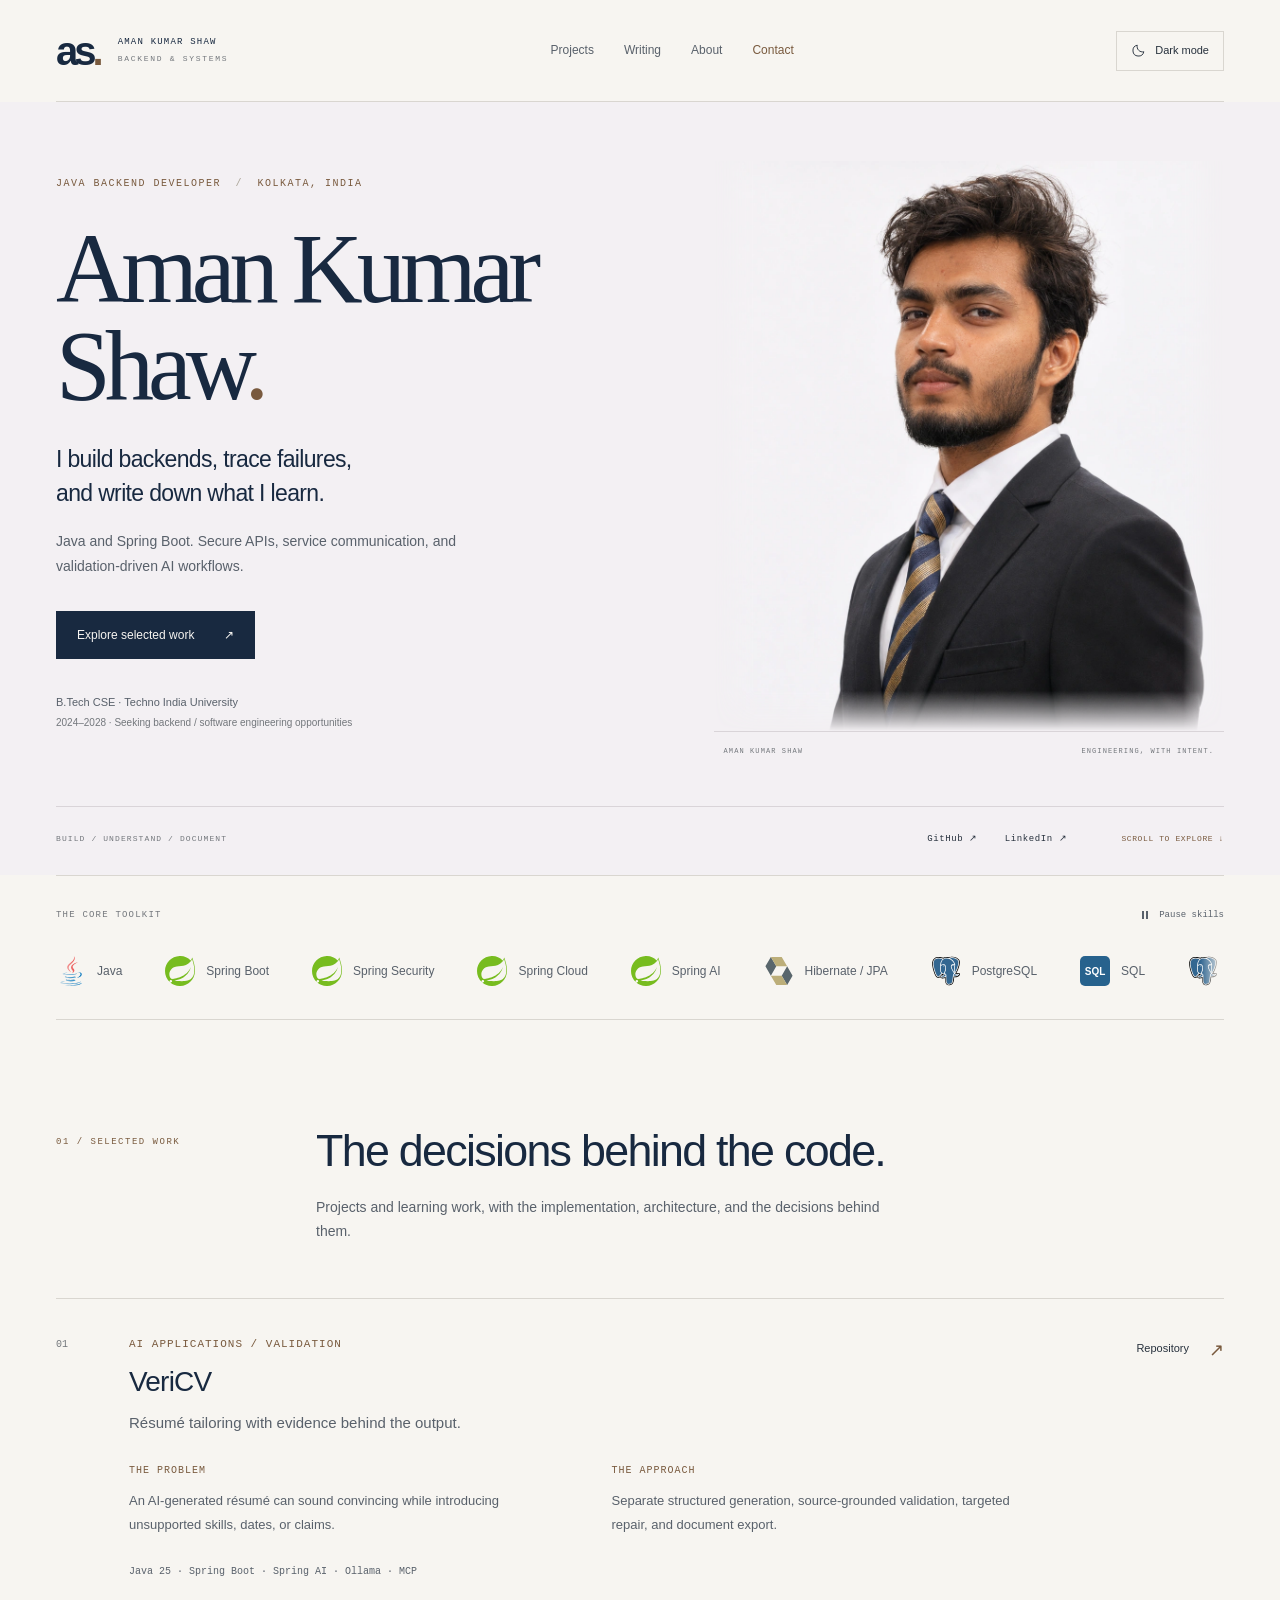
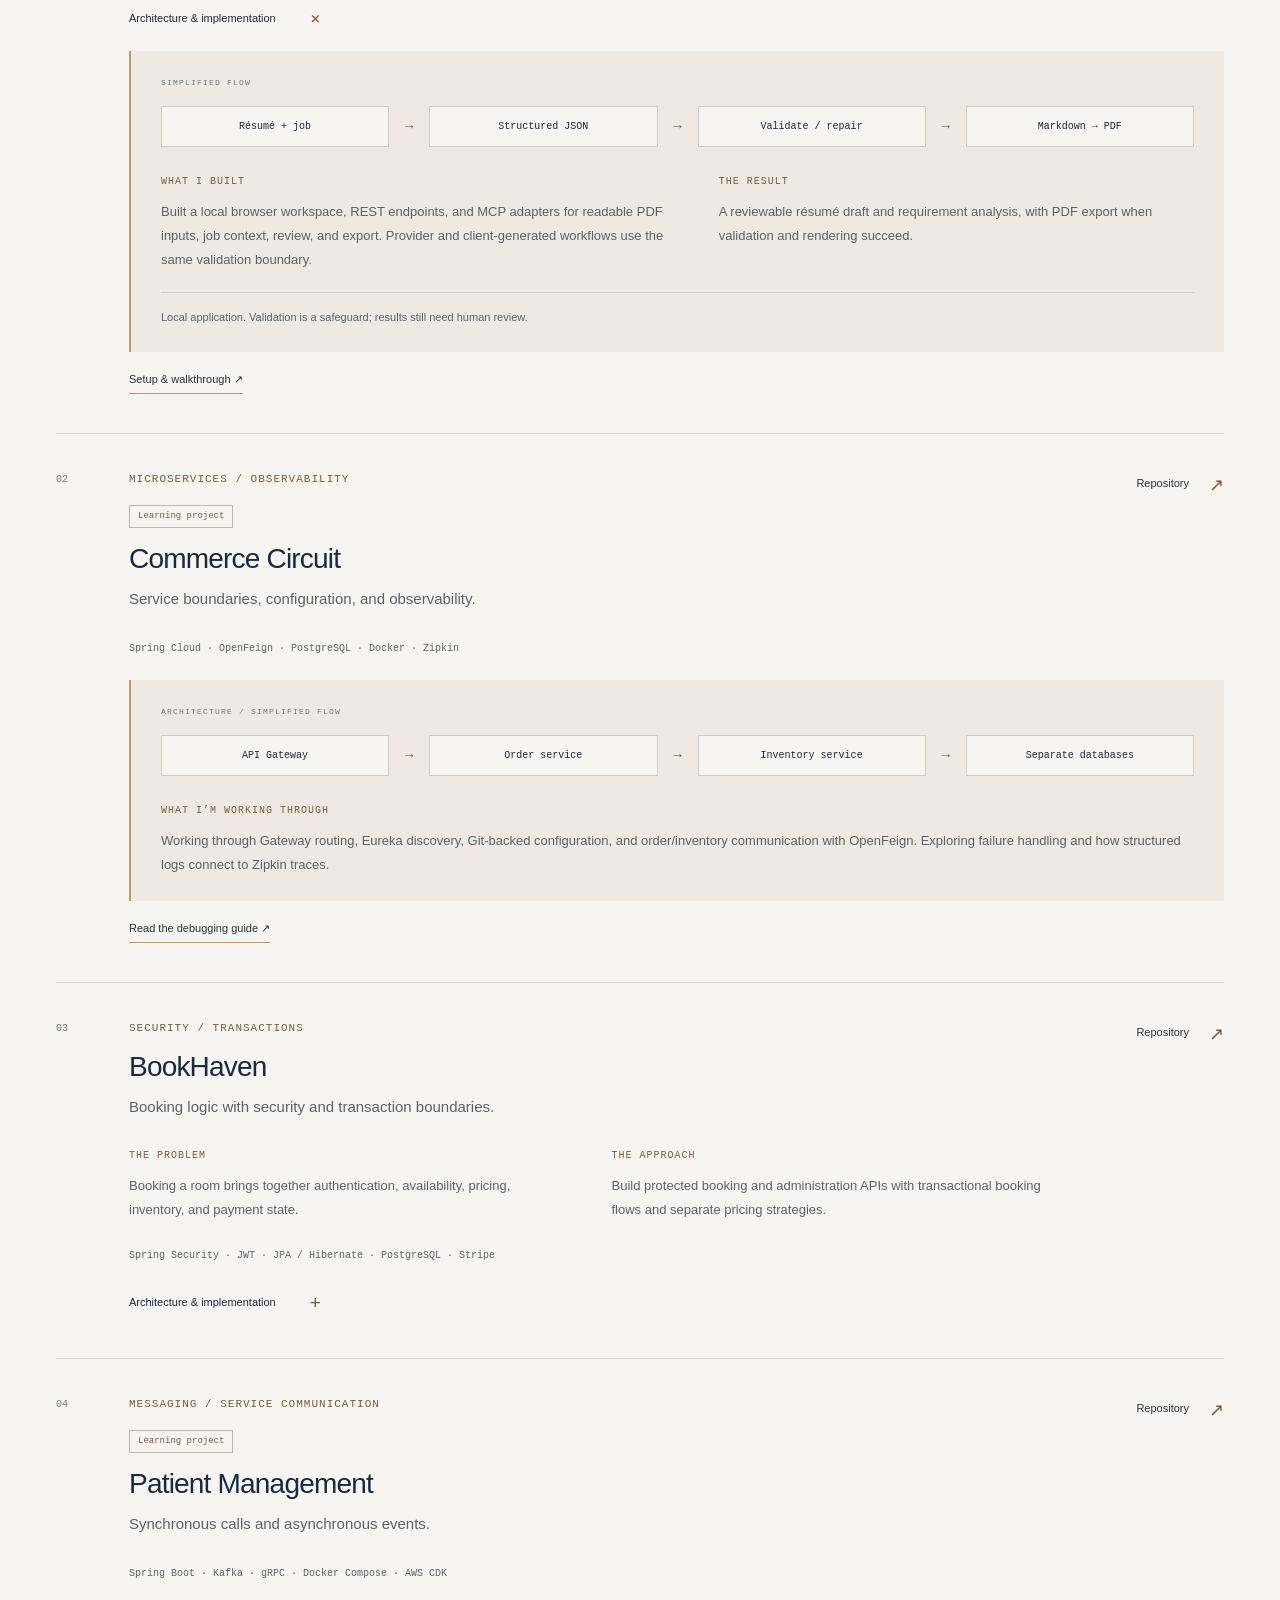
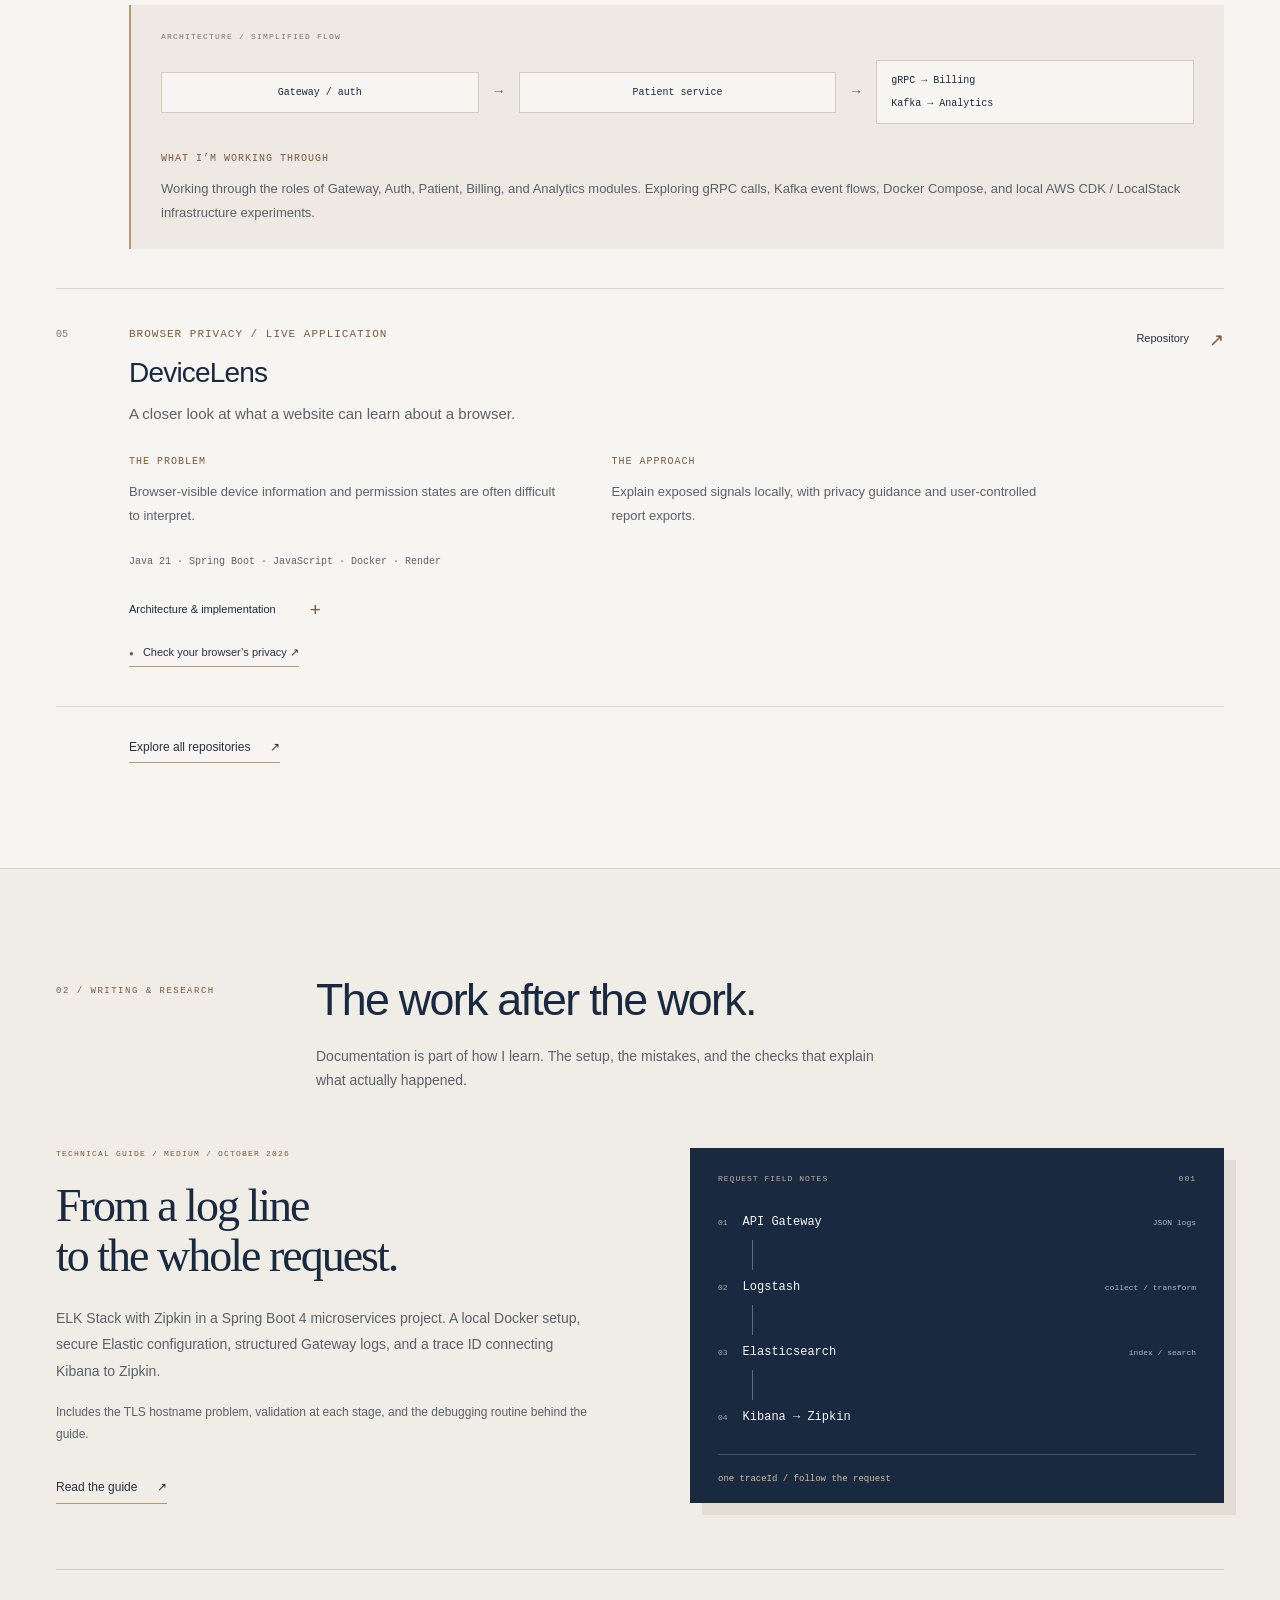
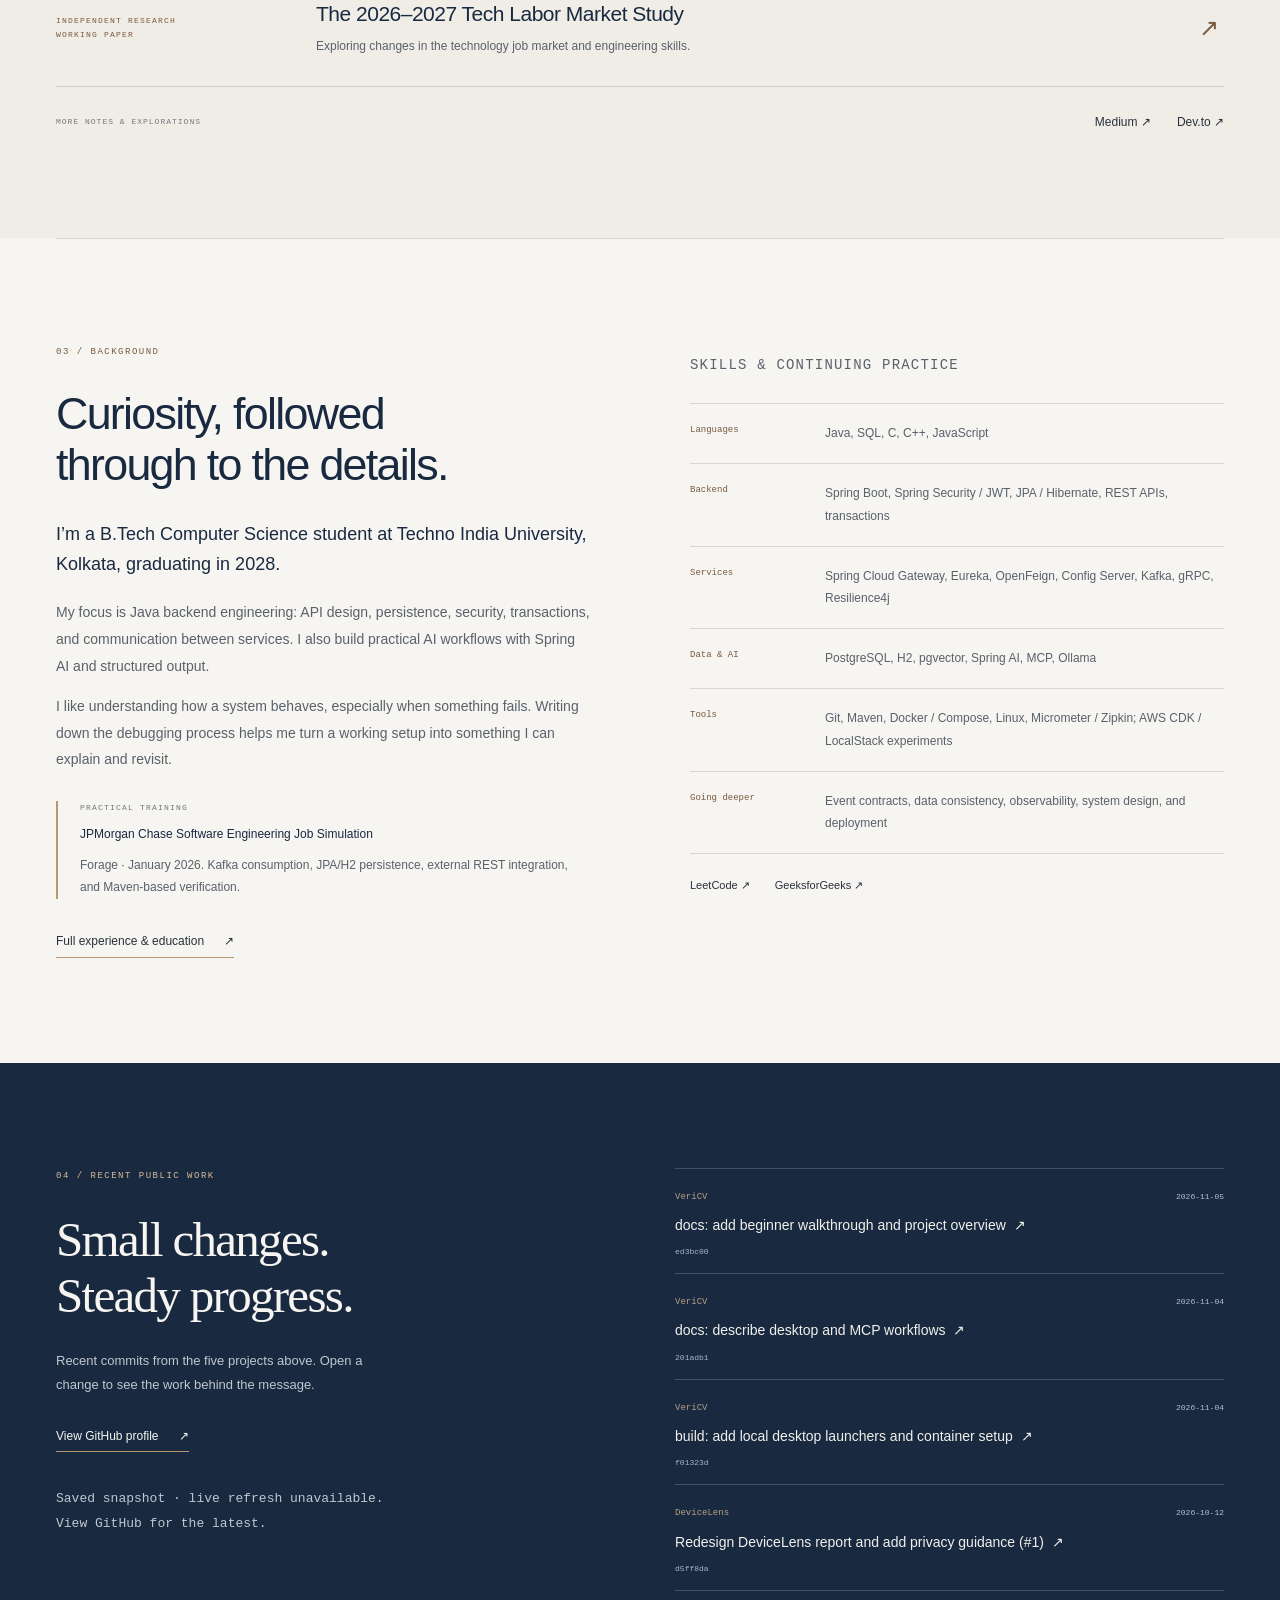
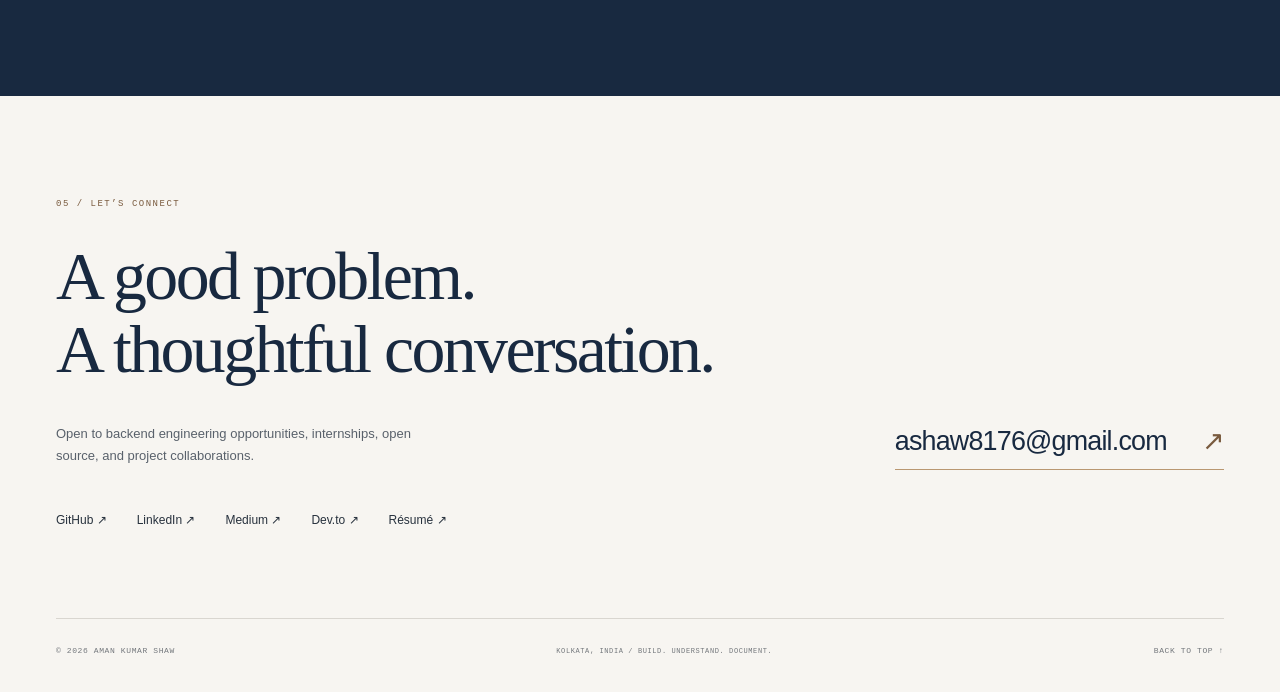
==== commit bab2ee87: "Restore dark portfolio and refine light hero, animated skills and learning projects" ====
--- a/index.html
+++ b/index.html
@@ -7,32 +7,32 @@
  <meta property="og:title" content="Aman Kumar Shaw — Backend & Systems"><meta property="og:description" content="Java, Spring Boot, and the decisions behind the code. Projects, documentation, and research.">
  <meta property="og:image" content="https://jardanijovonovich6.github.io/assets/aman-formal.webp"><meta property="og:type" content="website">
  <link rel="canonical" href="https://jardanijovonovich6.github.io/"><link rel="icon" href="assets/favicon.svg" type="image/svg+xml">
- <link rel="stylesheet" href="styles.css?v=resume-20261105"><script src="script.js?v=resume-20261105" defer></script>
+ <link rel="stylesheet" href="styles.css?v=modes-20261106"><script src="script.js?v=modes-20261106" defer></script>
 </head>
 <body id="top">
  <a class="skip-link" href="#main">Skip to content</a>
- <header class="site-header wrap"><a class="identity" href="#top" aria-label="Aman Kumar Shaw, home"><span class="monogram">as<span>.</span></span><span class="identity-caption">AMAN KUMAR SHAW<br><span>BACKEND & SYSTEMS</span></span></a><nav aria-label="Main navigation"><a href="#projects">Projects</a><a href="#writing">Writing</a><a href="#about">About</a><a href="#contact">Contact</a></nav><a class="header-cv" href="assets/Aman_Kumar_Shaw_CV.pdf" target="_blank" rel="noopener noreferrer">Résumé <span aria-hidden="true">↗</span></a></header>
+ <header class="site-header wrap"><a class="identity" href="#top" aria-label="Aman Kumar Shaw, home"><span class="monogram">as<span>.</span></span><span class="identity-caption">AMAN KUMAR SHAW<br><span>BACKEND & SYSTEMS</span></span></a><nav aria-label="Main navigation"><a href="#projects">Projects</a><a href="#writing">Writing</a><a href="#about">About</a><a href="#contact">Contact</a></nav><a class="theme-toggle" href="dark.html" aria-label="Switch to the original dark portfolio"><svg viewBox="0 0 24 24" width="15" height="15" fill="none" stroke="currentColor" stroke-width="1.5" aria-hidden="true"><path d="M20.5 14A8.7 8.7 0 0 1 10 3.5 8.8 8.8 0 1 0 20.5 14Z"/></svg><span>Dark mode</span></a></header>
  <main id="main">
- <section class="hero wrap" aria-labelledby="hero-title"><div class="hero-copy"><p class="eyebrow">JAVA BACKEND DEVELOPER <span>/</span> KOLKATA, INDIA</p><h1 id="hero-title">Aman Kumar<br>Shaw<span>.</span></h1><p class="hero-line">I build backends, trace failures,<br>and write down what I learn.</p><p class="hero-description">Java and Spring Boot. Secure APIs, service communication, and validation-driven AI workflows.</p><div class="hero-actions"><a class="button primary" href="#projects">Explore selected work <span aria-hidden="true">↗</span></a><a class="text-link" href="assets/Aman_Kumar_Shaw_CV.pdf" target="_blank" rel="noopener noreferrer">Read my résumé <span aria-hidden="true">↗</span></a></div><p class="hero-education">B.Tech CSE · Techno India University<br><span>2024–2028 · Seeking backend / software engineering opportunities</span></p></div><figure class="portrait-scene"><div class="portrait-background"><img src="assets/aman-formal.webp" alt="Aman Kumar Shaw wearing a dark suit and tie" width="1100" height="1204" fetchpriority="high" class="portrait"></div><figcaption><span>AMAN KUMAR SHAW</span><span>ENGINEERING, WITH INTENT.</span></figcaption></figure><div class="hero-bottom"><span>BUILD / UNDERSTAND / DOCUMENT</span><a href="https://github.com/JardaniJovonovich6" target="_blank" rel="noopener noreferrer">GitHub ↗</a><a href="https://www.linkedin.com/in/aman-kumar-shaw-260a332b8" target="_blank" rel="noopener noreferrer">LinkedIn ↗</a><a href="#projects" class="scroll-link">SCROLL TO EXPLORE ↓</a></div></section>
+ <div class="hero-strip"><section class="hero wrap" aria-labelledby="hero-title"><div class="hero-copy"><p class="eyebrow">JAVA BACKEND DEVELOPER <span>/</span> KOLKATA, INDIA</p><h1 id="hero-title">Aman Kumar<br>Shaw<span>.</span></h1><p class="hero-line">I build backends, trace failures,<br>and write down what I learn.</p><p class="hero-description">Java and Spring Boot. Secure APIs, service communication, and validation-driven AI workflows.</p><div class="hero-actions"><a class="button primary" href="#projects">Explore selected work <span aria-hidden="true">↗</span></a></div><p class="hero-education">B.Tech CSE · Techno India University<br><span>2024–2028 · Seeking backend / software engineering opportunities</span></p></div><figure class="portrait-scene"><div class="portrait-background"><img src="assets/aman-formal.webp" alt="Aman Kumar Shaw wearing a dark suit and tie" width="1100" height="1204" fetchpriority="high" class="portrait"></div><figcaption><span>AMAN KUMAR SHAW</span><span>ENGINEERING, WITH INTENT.</span></figcaption></figure><div class="hero-bottom"><span>BUILD / UNDERSTAND / DOCUMENT</span><a href="https://github.com/JardaniJovonovich6" target="_blank" rel="noopener noreferrer">GitHub ↗</a><a href="https://www.linkedin.com/in/aman-kumar-shaw-260a332b8" target="_blank" rel="noopener noreferrer">LinkedIn ↗</a><a href="#projects" class="scroll-link">SCROLL TO EXPLORE ↓</a></div></section></div>
 
- <section class="toolkit wrap" aria-label="Core technologies"><p class="micro-label">THE CORE TOOLKIT</p><div class="skill-logos"><div class="skill-logo"><img src="assets/icons/java.svg" alt="" width="25" height="25" loading="lazy"><span>Java</span></div><div class="skill-logo"><img src="assets/icons/spring.svg" alt="" width="25" height="25" loading="lazy"><span>Spring Boot</span></div><div class="skill-logo"><img src="assets/icons/postgresql.svg" alt="" width="25" height="25" loading="lazy"><span>PostgreSQL</span></div><div class="skill-logo"><img src="assets/icons/apachekafka.svg" alt="" width="25" height="25" loading="lazy"><span>Kafka</span></div><div class="skill-logo"><img src="assets/icons/docker.svg" alt="" width="25" height="25" loading="lazy"><span>Docker</span></div><div class="skill-logo"><img src="assets/icons/git.svg" alt="" width="25" height="25" loading="lazy"><span>Git</span></div></div></section>
+ <section class="toolkit wrap is-running" aria-label="Core technologies"><div class="toolkit-head"><p class="micro-label">THE CORE TOOLKIT</p><button class="toolkit-toggle" id="toolkit-toggle" type="button" aria-pressed="false" aria-controls="skills-track"><svg width="12" height="12" viewBox="0 0 12 12" fill="currentColor" aria-hidden="true"><path d="M3 2h2v8H3zm4 0h2v8H7z"/></svg><span>Pause skills</span></button></div><div class="skills-window"><div class="skills-track" id="skills-track"><div class="skills-group"><div class="skill-logo"><img src="assets/icons/java.svg" alt="" width="30" height="30" loading="lazy"><span>Java</span></div><div class="skill-logo"><img src="assets/icons/spring.svg" alt="" width="30" height="30" loading="lazy"><span>Spring Boot</span></div><div class="skill-logo"><img src="assets/icons/spring.svg" alt="" width="30" height="30" loading="lazy"><span>Spring Security</span></div><div class="skill-logo"><img src="assets/icons/spring.svg" alt="" width="30" height="30" loading="lazy"><span>Spring Cloud</span></div><div class="skill-logo"><img src="assets/icons/spring.svg" alt="" width="30" height="30" loading="lazy"><span>Spring AI</span></div><div class="skill-logo"><img src="assets/icons/hibernate.svg" alt="" width="30" height="30" loading="lazy"><span>Hibernate / JPA</span></div><div class="skill-logo"><img src="assets/icons/postgresql.svg" alt="" width="30" height="30" loading="lazy"><span>PostgreSQL</span></div><div class="skill-logo"><img src="assets/icons/sql.svg" alt="" width="30" height="30" loading="lazy"><span>SQL</span></div><div class="skill-logo"><img src="assets/icons/postgresql.svg" alt="" width="30" height="30" loading="lazy"><span>pgvector</span></div><div class="skill-logo"><img src="assets/icons/h2.svg" alt="" width="30" height="30" loading="lazy"><span>H2</span></div><div class="skill-logo"><img src="assets/icons/apachekafka.svg" alt="" width="30" height="30" loading="lazy"><span>Kafka</span></div><div class="skill-logo"><img src="assets/icons/grpc.svg" alt="" width="30" height="30" loading="lazy"><span>gRPC</span></div><div class="skill-logo"><img src="assets/icons/docker.svg" alt="" width="30" height="30" loading="lazy"><span>Docker / Compose</span></div><div class="skill-logo"><img src="assets/icons/git.svg" alt="" width="30" height="30" loading="lazy"><span>Git</span></div><div class="skill-logo"><img src="assets/icons/github.svg" alt="" width="30" height="30" loading="lazy"><span>GitHub</span></div><div class="skill-logo"><img src="assets/icons/maven.svg" alt="" width="30" height="30" loading="lazy"><span>Maven</span></div><div class="skill-logo"><img src="assets/icons/linux.svg" alt="" width="30" height="30" loading="lazy"><span>Linux</span></div><div class="skill-logo"><img src="assets/icons/javascript.svg" alt="" width="30" height="30" loading="lazy"><span>JavaScript</span></div><div class="skill-logo"><img src="assets/icons/c.svg" alt="" width="30" height="30" loading="lazy"><span>C</span></div><div class="skill-logo"><img src="assets/icons/cplusplus.svg" alt="" width="30" height="30" loading="lazy"><span>C++</span></div><div class="skill-logo"><img src="assets/icons/ollama.svg" alt="" width="30" height="30" loading="lazy"><span>Ollama</span></div><div class="skill-logo"><img src="assets/icons/mcp.svg" alt="" width="30" height="30" loading="lazy"><span>MCP</span></div><div class="skill-logo"><img src="assets/icons/zipkin.svg" alt="" width="30" height="30" loading="lazy"><span>Zipkin</span></div><div class="skill-logo"><img src="assets/icons/aws-cdk.svg" alt="" width="30" height="30" loading="lazy"><span>AWS CDK / LocalStack · learning</span></div></div><div class="skills-group" aria-hidden="true"><div class="skill-logo"><img src="assets/icons/java.svg" alt="" width="30" height="30" loading="lazy"><span>Java</span></div><div class="skill-logo"><img src="assets/icons/spring.svg" alt="" width="30" height="30" loading="lazy"><span>Spring Boot</span></div><div class="skill-logo"><img src="assets/icons/spring.svg" alt="" width="30" height="30" loading="lazy"><span>Spring Security</span></div><div class="skill-logo"><img src="assets/icons/spring.svg" alt="" width="30" height="30" loading="lazy"><span>Spring Cloud</span></div><div class="skill-logo"><img src="assets/icons/spring.svg" alt="" width="30" height="30" loading="lazy"><span>Spring AI</span></div><div class="skill-logo"><img src="assets/icons/hibernate.svg" alt="" width="30" height="30" loading="lazy"><span>Hibernate / JPA</span></div><div class="skill-logo"><img src="assets/icons/postgresql.svg" alt="" width="30" height="30" loading="lazy"><span>PostgreSQL</span></div><div class="skill-logo"><img src="assets/icons/sql.svg" alt="" width="30" height="30" loading="lazy"><span>SQL</span></div><div class="skill-logo"><img src="assets/icons/postgresql.svg" alt="" width="30" height="30" loading="lazy"><span>pgvector</span></div><div class="skill-logo"><img src="assets/icons/h2.svg" alt="" width="30" height="30" loading="lazy"><span>H2</span></div><div class="skill-logo"><img src="assets/icons/apachekafka.svg" alt="" width="30" height="30" loading="lazy"><span>Kafka</span></div><div class="skill-logo"><img src="assets/icons/grpc.svg" alt="" width="30" height="30" loading="lazy"><span>gRPC</span></div><div class="skill-logo"><img src="assets/icons/docker.svg" alt="" width="30" height="30" loading="lazy"><span>Docker / Compose</span></div><div class="skill-logo"><img src="assets/icons/git.svg" alt="" width="30" height="30" loading="lazy"><span>Git</span></div><div class="skill-logo"><img src="assets/icons/github.svg" alt="" width="30" height="30" loading="lazy"><span>GitHub</span></div><div class="skill-logo"><img src="assets/icons/maven.svg" alt="" width="30" height="30" loading="lazy"><span>Maven</span></div><div class="skill-logo"><img src="assets/icons/linux.svg" alt="" width="30" height="30" loading="lazy"><span>Linux</span></div><div class="skill-logo"><img src="assets/icons/javascript.svg" alt="" width="30" height="30" loading="lazy"><span>JavaScript</span></div><div class="skill-logo"><img src="assets/icons/c.svg" alt="" width="30" height="30" loading="lazy"><span>C</span></div><div class="skill-logo"><img src="assets/icons/cplusplus.svg" alt="" width="30" height="30" loading="lazy"><span>C++</span></div><div class="skill-logo"><img src="assets/icons/ollama.svg" alt="" width="30" height="30" loading="lazy"><span>Ollama</span></div><div class="skill-logo"><img src="assets/icons/mcp.svg" alt="" width="30" height="30" loading="lazy"><span>MCP</span></div><div class="skill-logo"><img src="assets/icons/zipkin.svg" alt="" width="30" height="30" loading="lazy"><span>Zipkin</span></div><div class="skill-logo"><img src="assets/icons/aws-cdk.svg" alt="" width="30" height="30" loading="lazy"><span>AWS CDK / LocalStack · learning</span></div></div></div></div></section>
 
- <section class="section wrap" id="projects" aria-labelledby="work-title"><div class="section-heading"><p class="eyebrow">01 / SELECTED WORK</p><div><h2 id="work-title">The decisions behind the code.</h2><p>Five projects. Different constraints. A closer look at the problem, the implementation, and what you can inspect.</p></div></div><div class="project-list"><article class="project" id="project-vericv">
+ <section class="section wrap" id="projects" aria-labelledby="work-title"><div class="section-heading"><p class="eyebrow">01 / SELECTED WORK</p><div><h2 id="work-title">The decisions behind the code.</h2><p>Projects and learning work, with the implementation, architecture, and the decisions behind them.</p></div></div><div class="project-list"><article class="project" id="project-vericv">
  <div class="project-heading"><span class="project-number">01</span><div><p class="project-kicker">AI APPLICATIONS / VALIDATION</p><h3>VeriCV</h3><p class="project-intro">Résumé tailoring with evidence behind the output.</p></div><a class="repo-link" href="https://github.com/JardaniJovonovich6/VeriCV" target="_blank" rel="noopener noreferrer" aria-label="VeriCV repository">Repository <span aria-hidden="true">↗</span></a></div>
  <div class="project-content"><div class="problem-solution"><div><h4>The problem</h4><p>An AI-generated résumé can sound convincing while introducing unsupported skills, dates, or claims.</p></div><div><h4>The approach</h4><p>Separate structured generation, source-grounded validation, targeted repair, and document export.</p></div></div><p class="project-stack">Java 25 · Spring Boot · Spring AI · Ollama · MCP</p>
  <details open><summary>Architecture & implementation <span aria-hidden="true">+</span></summary><div class="project-detail"><p class="micro-label">SIMPLIFIED FLOW</p><div class="architecture" aria-label="Simplified architecture"><span>Résumé + job</span><b aria-hidden="true">→</b><span>Structured JSON</span><b aria-hidden="true">→</b><span>Validate / repair</span><b aria-hidden="true">→</b><span>Markdown → PDF</span></div><div class="detail-columns"><div><h4>What I built</h4><p>Built a local browser workspace, REST endpoints, and MCP adapters for readable PDF inputs, job context, review, and export. Provider and client-generated workflows use the same validation boundary.</p></div><div><h4>The result</h4><p>A reviewable résumé draft and requirement analysis, with PDF export when validation and rendering succeed.</p></div></div><p class="project-note">Local application. Validation is a safeguard; results still need human review.</p></div></details>
  <div class="project-extra"><a href="https://github.com/JardaniJovonovich6/VeriCV/blob/main/docs/HOW_TO_GET_STARTED.md" target="_blank" rel="noopener noreferrer">Setup & walkthrough ↗</a></div></div></article><article class="project" id="project-commerce-circuit">
- <div class="project-heading"><span class="project-number">02</span><div><p class="project-kicker">MICROSERVICES / OBSERVABILITY</p><h3>Commerce Circuit</h3><p class="project-intro">Following an order across service boundaries.</p></div><a class="repo-link" href="https://github.com/JardaniJovonovich6/commerce-circuit" target="_blank" rel="noopener noreferrer" aria-label="Commerce Circuit repository">Repository <span aria-hidden="true">↗</span></a></div>
- <div class="project-content"><div class="problem-solution"><div><h4>The problem</h4><p>Order creation and cancellation need to change inventory across separate services and databases.</p></div><div><h4>The approach</h4><p>Connect order and inventory flows through OpenFeign, then investigate routing, configuration, failure handling, logs, and traces.</p></div></div><p class="project-stack">Spring Cloud · OpenFeign · PostgreSQL · Docker · Zipkin</p>
- <details ><summary>Architecture & implementation <span aria-hidden="true">+</span></summary><div class="project-detail"><p class="micro-label">SIMPLIFIED FLOW</p><div class="architecture" aria-label="Simplified architecture"><span>API Gateway</span><b aria-hidden="true">→</b><span>Order service</span><b aria-hidden="true">→</b><span>Inventory service</span><b aria-hidden="true">→</b><span>Separate databases</span></div><div class="detail-columns"><div><h4>What I built</h4><p>Added Eureka discovery, Git-backed configuration, Gateway routing, stock reduction and restoration flows, and experiments with Resilience4j and Micrometer/Zipkin. The ELK guide documents the local Gateway logging setup.</p></div><div><h4>The result</h4><p>Working order/inventory flows and a documented path from structured Gateway logs to a distributed trace.</p></div></div><p class="project-note">Local learning environment; no scale or production-availability claims.</p></div></details>
+ <div class="project-heading"><span class="project-number">02</span><div><p class="project-kicker">MICROSERVICES / OBSERVABILITY</p><span class="learning-badge">Learning project</span><h3>Commerce Circuit</h3><p class="project-intro">Service boundaries, configuration, and observability.</p></div><a class="repo-link" href="https://github.com/JardaniJovonovich6/commerce-circuit" target="_blank" rel="noopener noreferrer" aria-label="Commerce Circuit repository">Repository <span aria-hidden="true">↗</span></a></div>
+ <div class="project-content"><p class="project-stack">Spring Cloud · OpenFeign · PostgreSQL · Docker · Zipkin</p>
+ <div class="project-detail learning-architecture"><p class="micro-label">ARCHITECTURE / SIMPLIFIED FLOW</p><div class="architecture" aria-label="Simplified architecture"><span>API Gateway</span><b aria-hidden="true">→</b><span>Order service</span><b aria-hidden="true">→</b><span>Inventory service</span><b aria-hidden="true">→</b><span>Separate databases</span></div><div class="learning-focus"><h4>What I’m working through</h4><p>Working through Gateway routing, Eureka discovery, Git-backed configuration, and order/inventory communication with OpenFeign. Exploring failure handling and how structured logs connect to Zipkin traces.</p></div></div>
  <div class="project-extra"><a href="https://medium.com/@ashaw8176/elk-stack-with-zipkin-in-a-spring-boot-4-microservices-project-a-docker-setup-guide-for-2026-4cc94ecc5993" target="_blank" rel="noopener noreferrer">Read the debugging guide ↗</a></div></div></article><article class="project" id="project-bookhaven">
  <div class="project-heading"><span class="project-number">03</span><div><p class="project-kicker">SECURITY / TRANSACTIONS</p><h3>BookHaven</h3><p class="project-intro">Booking logic with security and transaction boundaries.</p></div><a class="repo-link" href="https://github.com/JardaniJovonovich6/BookHaven" target="_blank" rel="noopener noreferrer" aria-label="BookHaven repository">Repository <span aria-hidden="true">↗</span></a></div>
  <div class="project-content"><div class="problem-solution"><div><h4>The problem</h4><p>Booking a room brings together authentication, availability, pricing, inventory, and payment state.</p></div><div><h4>The approach</h4><p>Build protected booking and administration APIs with transactional booking flows and separate pricing strategies.</p></div></div><p class="project-stack">Spring Security · JWT · JPA / Hibernate · PostgreSQL · Stripe</p>
  <details ><summary>Architecture & implementation <span aria-hidden="true">+</span></summary><div class="project-detail"><p class="micro-label">SIMPLIFIED FLOW</p><div class="architecture" aria-label="Simplified architecture"><span>Authenticated API</span><b aria-hidden="true">→</b><span>Booking / pricing</span><b aria-hidden="true">→</b><span>Room inventory</span><b aria-hidden="true">→</b><span>Stripe checkout</span></div><div class="detail-columns"><div><h4>What I built</h4><p>Implemented access/refresh tokens, BCrypt password hashing, role-based authorization, transactional inventory flows, and Stripe checkout/payment-webhook integration.</p></div><div><h4>The result</h4><p>A backend covering booking, room inventory, administration, and payment integration.</p></div></div><p class="project-note">Project implementation; throughput and latency have not been benchmarked for this portfolio.</p></div></details>
  </div></article><article class="project" id="project-patient-management-system-aman">
- <div class="project-heading"><span class="project-number">04</span><div><p class="project-kicker">MESSAGING / SERVICE COMMUNICATION</p><h3>Patient Management</h3><p class="project-intro">Synchronous calls and asynchronous events in one system.</p></div><a class="repo-link" href="https://github.com/JardaniJovonovich6/Patient-Management-System-aman" target="_blank" rel="noopener noreferrer" aria-label="Patient Management repository">Repository <span aria-hidden="true">↗</span></a></div>
- <div class="project-content"><div class="problem-solution"><div><h4>The problem</h4><p>Patient, billing, and analytics modules have different communication needs across service boundaries.</p></div><div><h4>The approach</h4><p>Explore synchronous gRPC calls alongside Kafka events in a multi-module backend.</p></div></div><p class="project-stack">Spring Boot · Kafka · gRPC · Docker Compose · AWS CDK</p>
- <details ><summary>Architecture & implementation <span aria-hidden="true">+</span></summary><div class="project-detail"><p class="micro-label">SIMPLIFIED FLOW</p><div class="architecture" aria-label="Simplified architecture"><span>Gateway / auth</span><b aria-hidden="true">→</b><span>Patient service</span><b aria-hidden="true">→</b><span class="architecture-branches"><span>gRPC → Billing</span><span>Kafka → Analytics</span></span></div><div class="detail-columns"><div><h4>What I built</h4><p>Built and debugged Gateway, Auth, Patient, Billing, and Analytics modules. Used Docker Compose for local infrastructure and explored AWS CDK/LocalStack workflows.</p></div><div><h4>The result</h4><p>A concrete system for tracing request and event flows between modules.</p></div></div><p class="project-note">AWS CDK and LocalStack work is exploratory, rather than a claim of production cloud deployment.</p></div></details>
+ <div class="project-heading"><span class="project-number">04</span><div><p class="project-kicker">MESSAGING / SERVICE COMMUNICATION</p><span class="learning-badge">Learning project</span><h3>Patient Management</h3><p class="project-intro">Synchronous calls and asynchronous events.</p></div><a class="repo-link" href="https://github.com/JardaniJovonovich6/Patient-Management-System-aman" target="_blank" rel="noopener noreferrer" aria-label="Patient Management repository">Repository <span aria-hidden="true">↗</span></a></div>
+ <div class="project-content"><p class="project-stack">Spring Boot · Kafka · gRPC · Docker Compose · AWS CDK</p>
+ <div class="project-detail learning-architecture"><p class="micro-label">ARCHITECTURE / SIMPLIFIED FLOW</p><div class="architecture" aria-label="Simplified architecture"><span>Gateway / auth</span><b aria-hidden="true">→</b><span>Patient service</span><b aria-hidden="true">→</b><span class="architecture-branches"><span>gRPC → Billing</span><span>Kafka → Analytics</span></span></div><div class="learning-focus"><h4>What I’m working through</h4><p>Working through the roles of Gateway, Auth, Patient, Billing, and Analytics modules. Exploring gRPC calls, Kafka event flows, Docker Compose, and local AWS CDK / LocalStack infrastructure experiments.</p></div></div>
  </div></article><article class="project" id="project-devicelens">
  <div class="project-heading"><span class="project-number">05</span><div><p class="project-kicker">BROWSER PRIVACY / LIVE APPLICATION</p><h3>DeviceLens</h3><p class="project-intro">A closer look at what a website can learn about a browser.</p></div><a class="repo-link" href="https://github.com/JardaniJovonovich6/DeviceLens" target="_blank" rel="noopener noreferrer" aria-label="DeviceLens repository">Repository <span aria-hidden="true">↗</span></a></div>
  <div class="project-content"><div class="problem-solution"><div><h4>The problem</h4><p>Browser-visible device information and permission states are often difficult to interpret.</p></div><div><h4>The approach</h4><p>Explain exposed signals locally, with privacy guidance and user-controlled report exports.</p></div></div><p class="project-stack">Java 21 · Spring Boot · JavaScript · Docker · Render</p>
--- a/styles.css
+++ b/styles.css
@@ -13,3 +13,11 @@
 @media(max-width:360px){.hero h1{font-size:57px}.identity-caption{font-size:7px}.hero-actions{gap:16px}.contact-email{font-size:19px}.skill-logo{font-size:9px}.project-kicker{font-size:9px}}
 @media(prefers-reduced-motion:reduce){html{scroll-behavior:auto}*,*:before,*:after{animation:none!important;transition:none!important}}
 .architecture>.architecture-branches{display:grid;gap:8px;text-align:left}
+
+/* The studio backdrop continues across the entire hero band. */
+.hero-strip{background:#f3f0f3}.hero{padding-top:45px}.portrait{mix-blend-mode:normal;mask-image:linear-gradient(90deg,transparent,black 8%,black 92%,transparent),linear-gradient(0deg,transparent,black 7%,black 100%);-webkit-mask-image:linear-gradient(90deg,transparent,black 8%,black 92%,transparent),linear-gradient(0deg,transparent,black 7%,black 100%)}.hero-bottom{border-top-color:#d9d4d8}.portrait-scene figcaption{border-top-color:#d9d4d8}
+.theme-toggle{display:inline-flex;align-items:center;gap:9px;border:1px solid var(--line);padding:9px 14px;font-size:11px;white-space:nowrap;min-height:40px}.theme-toggle:hover{border-color:var(--ink);color:var(--ink)}
+.learning-badge{display:inline-block;margin:0 0 14px;padding:3px 8px;border:1px solid #c8b7a0;color:var(--tea);font:9px/1.6 var(--mono)}.learning-architecture{margin-top:22px}.learning-focus p{font-size:13px;color:var(--muted);line-height:1.85;margin:0}.learning-badge+h3{margin-top:0}
+.toolkit{display:block;padding-block:24px 22px}.toolkit-head{display:flex;justify-content:space-between;align-items:center;gap:20px}.toolkit-head .micro-label{margin:0;font-size:9px}.toolkit-toggle{display:inline-flex;align-items:center;gap:8px;border:0;background:none;color:var(--muted);font:9px var(--mono);padding:7px 0 7px 10px;cursor:pointer;min-height:30px}.skills-window{overflow:hidden;margin-top:15px;mask-image:linear-gradient(90deg,transparent,black 2%,black 98%,transparent);-webkit-mask-image:linear-gradient(90deg,transparent,black 2%,black 98%,transparent)}.skills-track{display:flex;width:max-content}.toolkit.is-running .skills-track{animation:toolkit-flow 100s linear infinite!important}.toolkit.is-paused .skills-track,.skills-window:hover .skills-track{animation-play-state:paused!important}.skills-group{display:flex;align-items:center;gap:43px;padding:11px 43px 11px 0;flex-shrink:0}.skills-group .skill-logo{display:flex;font-size:12px;gap:11px;white-space:nowrap;flex-shrink:0}.skills-group .skill-logo img{filter:none;opacity:1;width:30px;height:30px;object-fit:contain}
+@keyframes toolkit-flow{from{transform:translateX(-50%)}to{transform:translateX(0)}}
+@media(max-width:760px){.theme-toggle{margin-left:auto;font-size:10px;padding:8px 11px;min-height:36px}.hero{padding-top:35px}.learning-focus p{font-size:12px}.toolkit{padding-block:20px}.skills-group{gap:28px;padding-right:28px}.skills-group .skill-logo{font-size:11px}.skills-group .skill-logo img{width:27px;height:27px}.toolkit-head .micro-label{font-size:8px}}
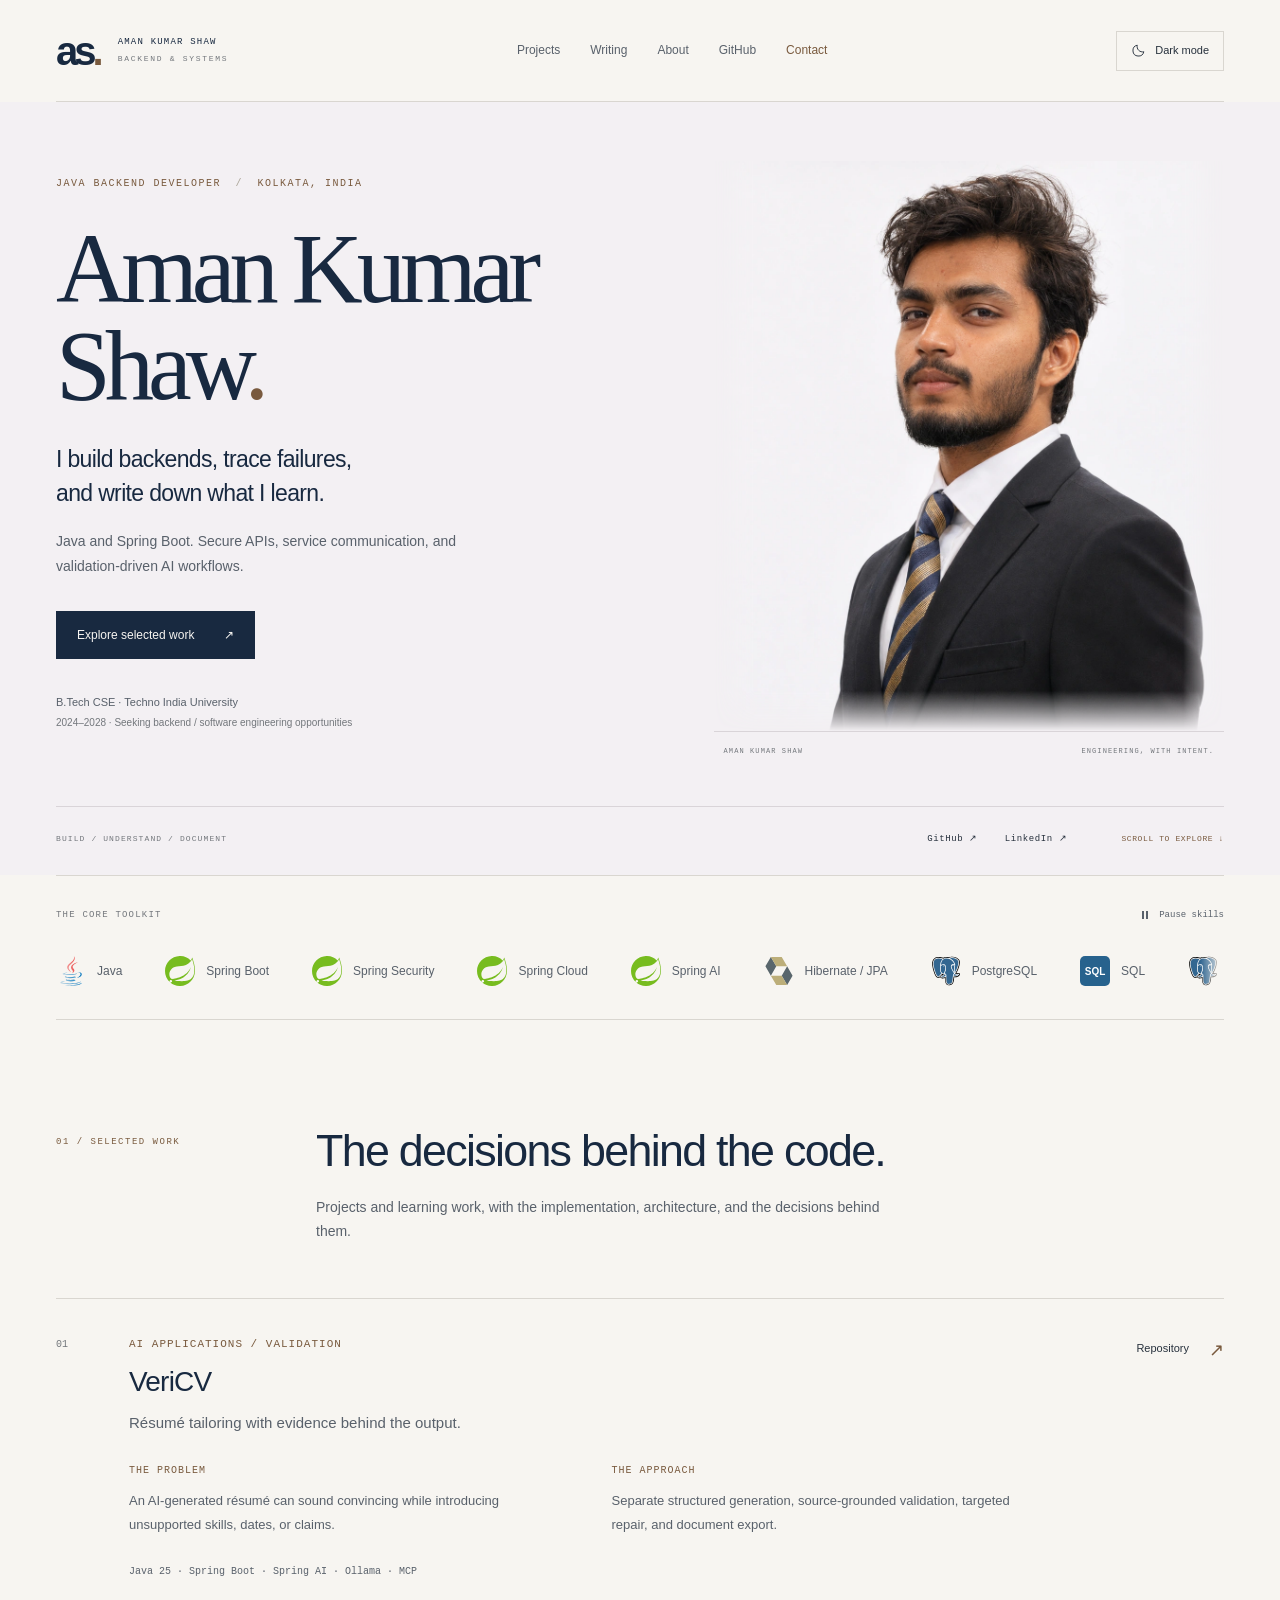
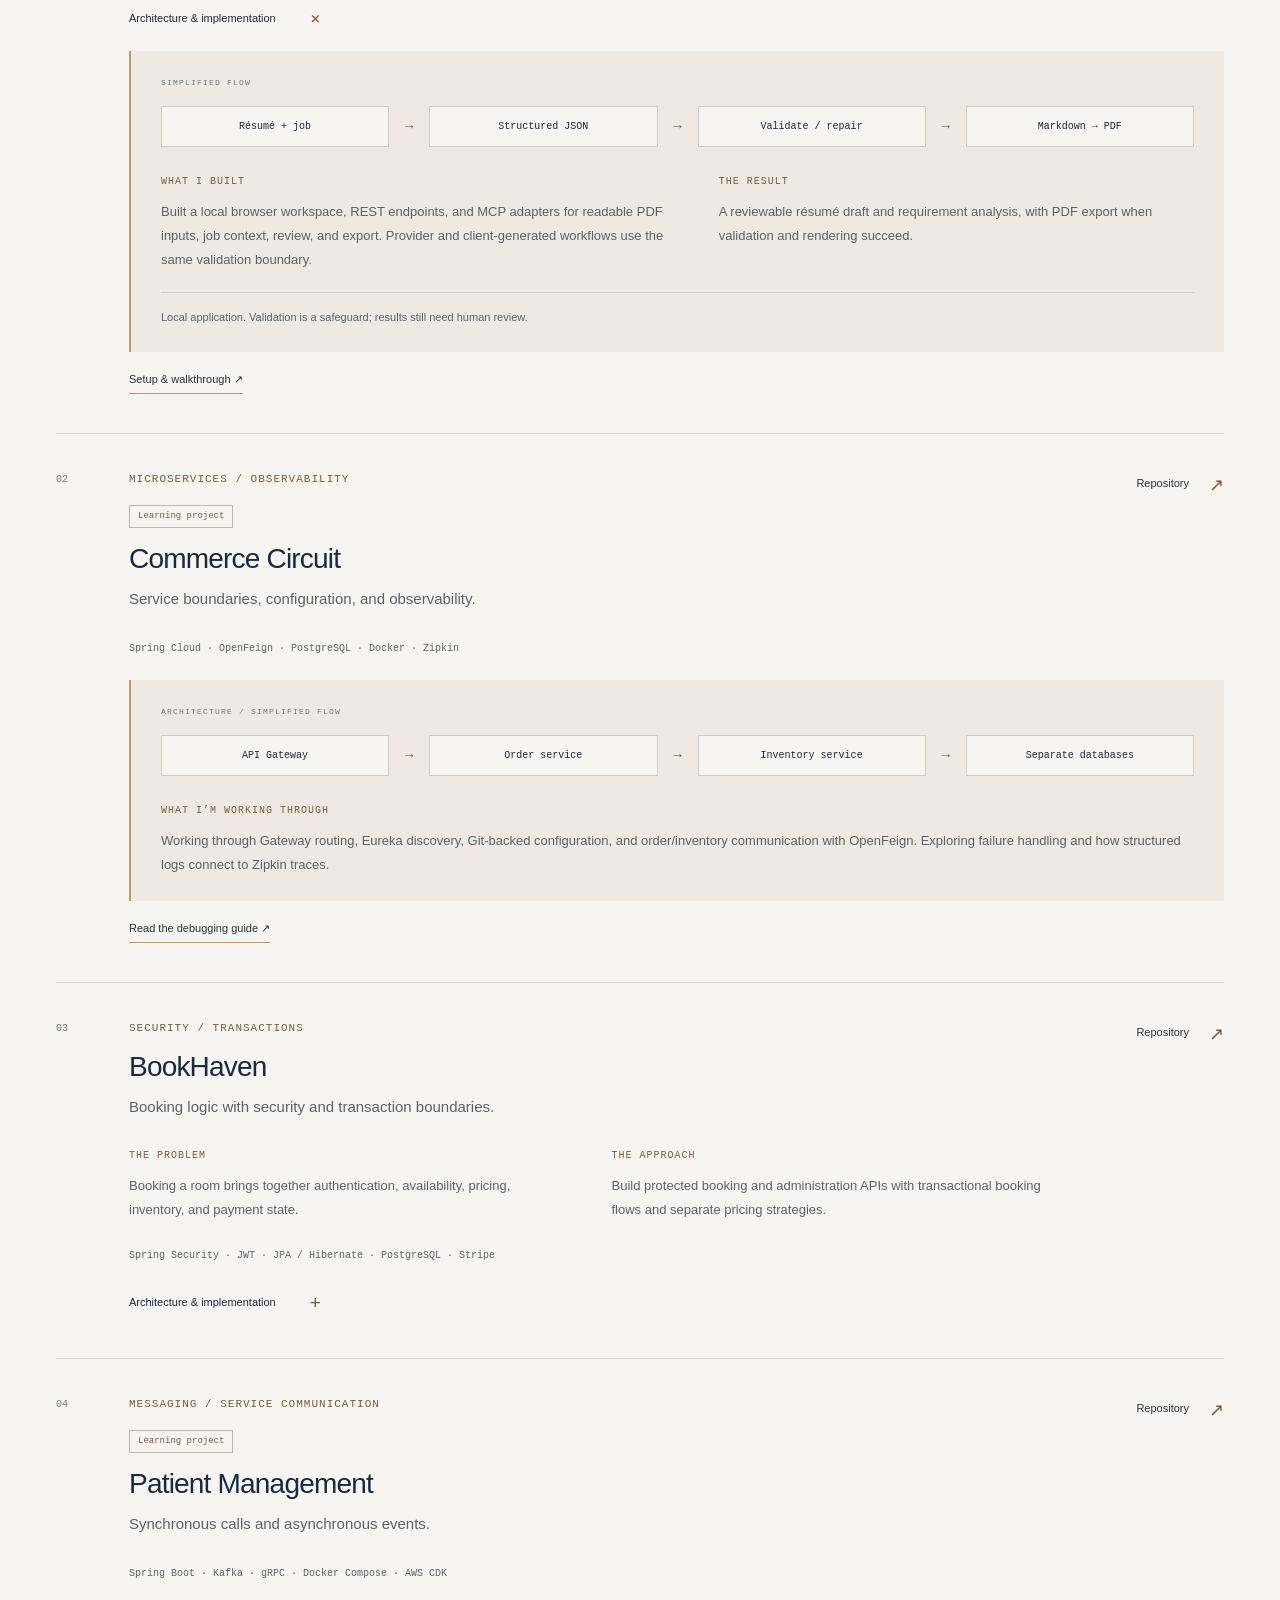
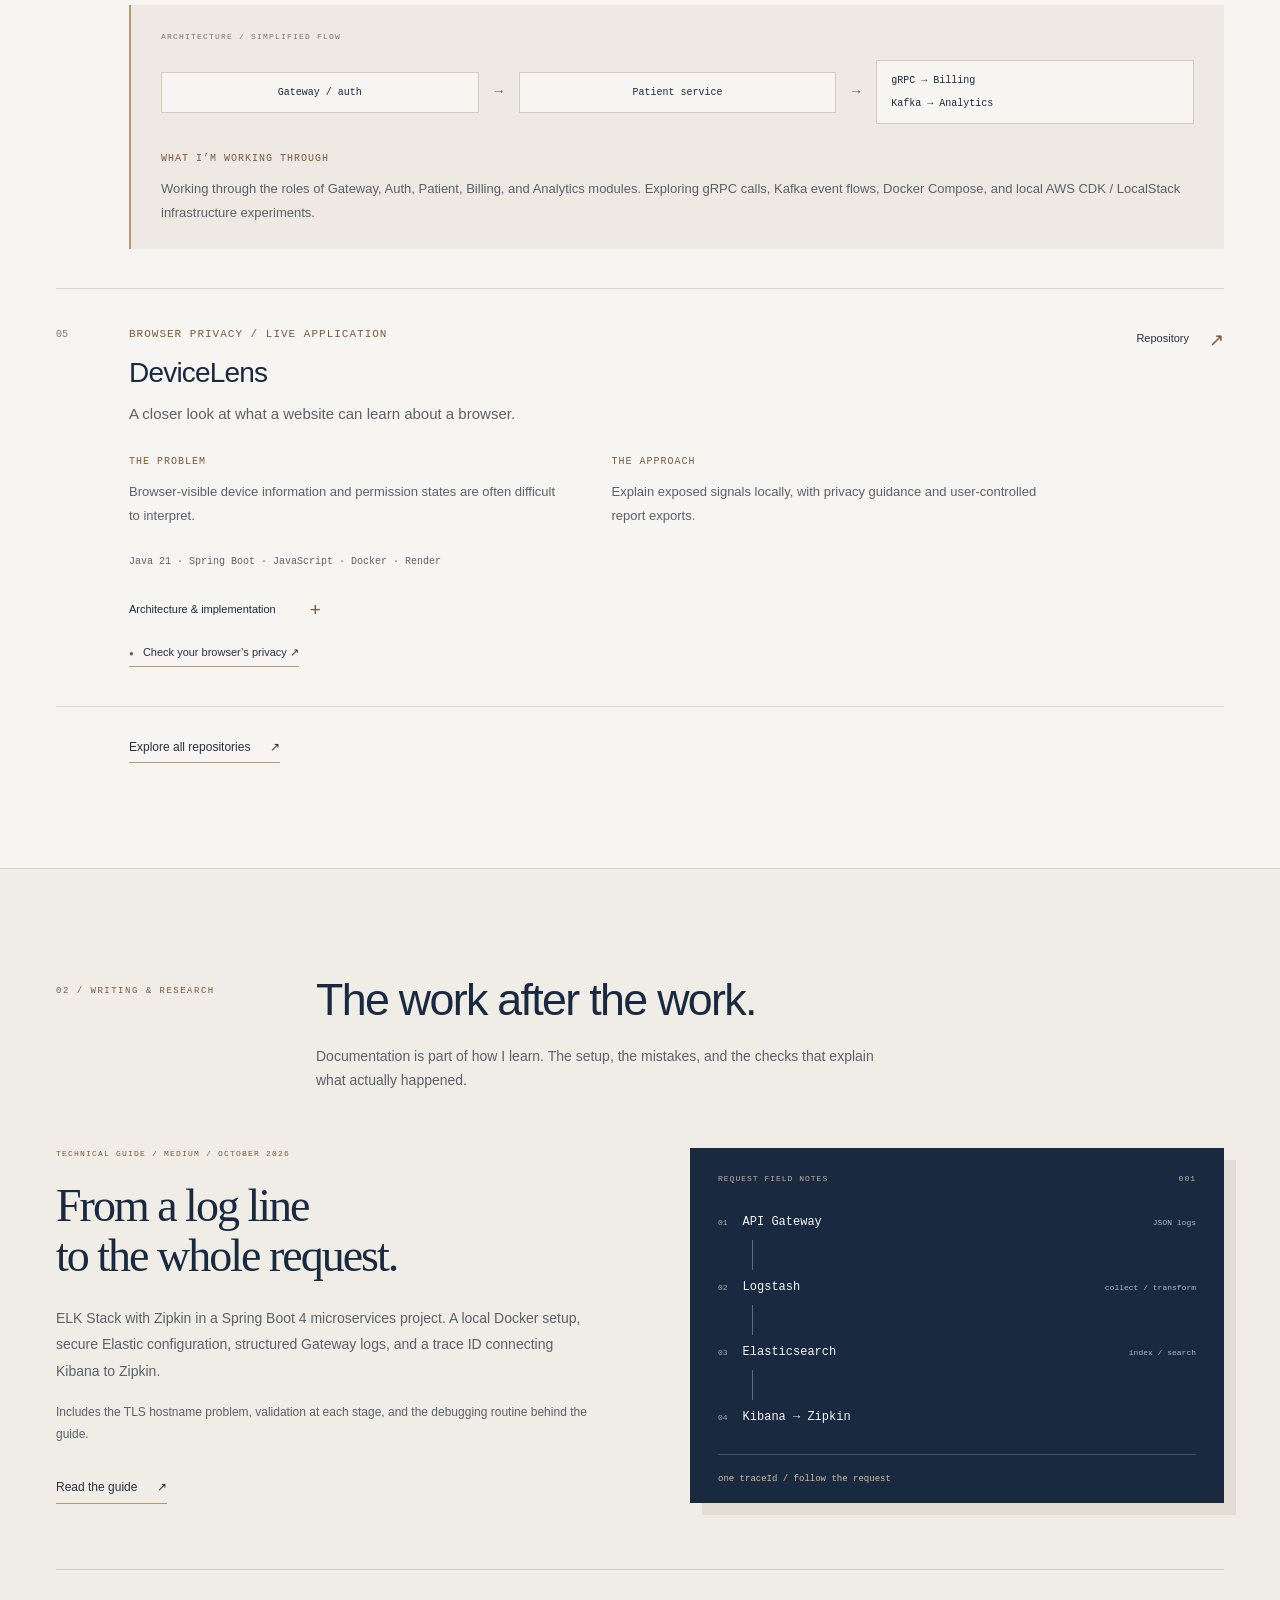
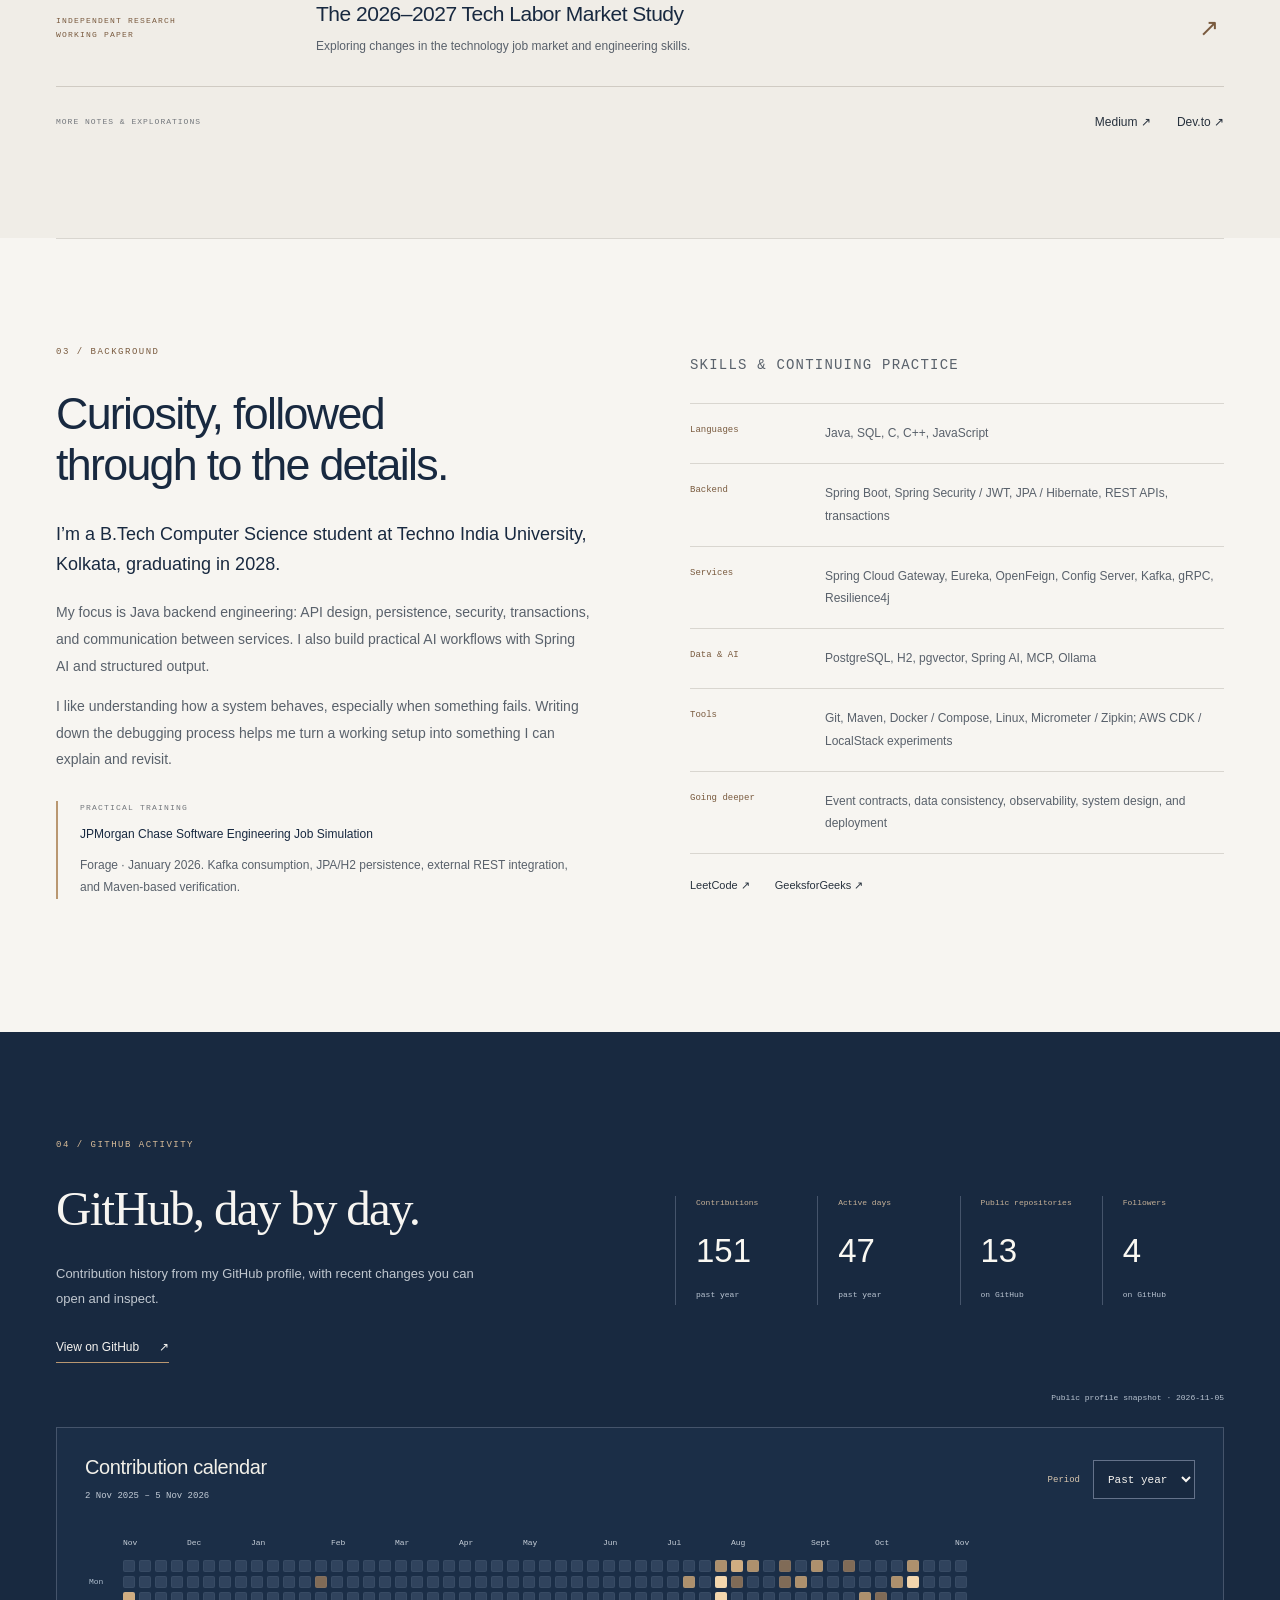
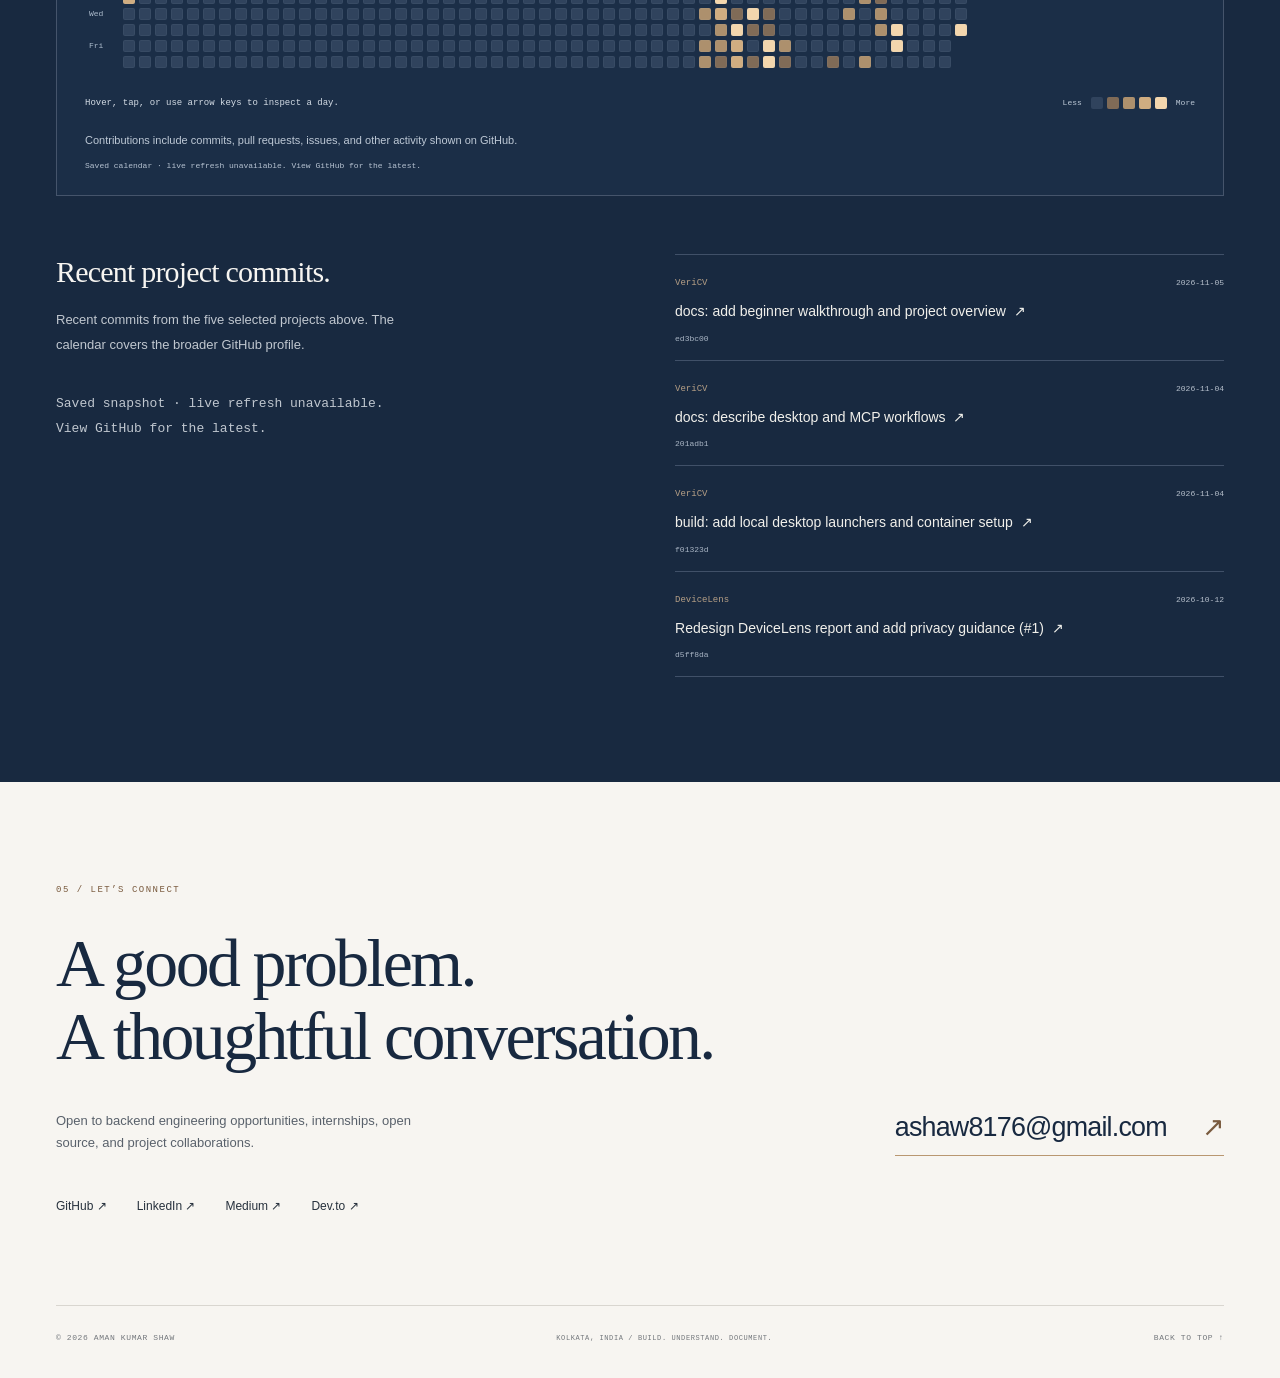
==== commit e070ecb9: "Add GitHub contribution calendar and stats; remove all light-mode CV links" ====
--- a/index.html
+++ b/index.html
@@ -3,15 +3,15 @@
 <head>
  <meta charset="utf-8"><meta name="viewport" content="width=device-width, initial-scale=1"><meta name="theme-color" content="#f7f5f1">
  <title>Aman Kumar Shaw — Java Backend Developer</title>
- <meta name="description" content="Java backend developer and B.Tech CSE student graduating in 2028. Explore Aman Kumar Shaw’s Spring Boot projects, architecture notes, technical writing, and résumé.">
+ <meta name="description" content="Java backend developer and B.Tech CSE student graduating in 2028. Explore Aman Kumar Shaw’s Spring Boot projects, architecture notes, technical writing, and GitHub activity.">
  <meta property="og:title" content="Aman Kumar Shaw — Backend & Systems"><meta property="og:description" content="Java, Spring Boot, and the decisions behind the code. Projects, documentation, and research.">
  <meta property="og:image" content="https://jardanijovonovich6.github.io/assets/aman-formal.webp"><meta property="og:type" content="website">
  <link rel="canonical" href="https://jardanijovonovich6.github.io/"><link rel="icon" href="assets/favicon.svg" type="image/svg+xml">
- <link rel="stylesheet" href="styles.css?v=modes-20261106"><script src="script.js?v=modes-20261106" defer></script>
+ <link rel="stylesheet" href="styles.css?v=calendar-20261106"><script src="script.js?v=calendar-20261106" defer></script>
 </head>
 <body id="top">
  <a class="skip-link" href="#main">Skip to content</a>
- <header class="site-header wrap"><a class="identity" href="#top" aria-label="Aman Kumar Shaw, home"><span class="monogram">as<span>.</span></span><span class="identity-caption">AMAN KUMAR SHAW<br><span>BACKEND & SYSTEMS</span></span></a><nav aria-label="Main navigation"><a href="#projects">Projects</a><a href="#writing">Writing</a><a href="#about">About</a><a href="#contact">Contact</a></nav><a class="theme-toggle" href="dark.html" aria-label="Switch to the original dark portfolio"><svg viewBox="0 0 24 24" width="15" height="15" fill="none" stroke="currentColor" stroke-width="1.5" aria-hidden="true"><path d="M20.5 14A8.7 8.7 0 0 1 10 3.5 8.8 8.8 0 1 0 20.5 14Z"/></svg><span>Dark mode</span></a></header>
+ <header class="site-header wrap"><a class="identity" href="#top" aria-label="Aman Kumar Shaw, home"><span class="monogram">as<span>.</span></span><span class="identity-caption">AMAN KUMAR SHAW<br><span>BACKEND & SYSTEMS</span></span></a><nav aria-label="Main navigation"><a href="#projects">Projects</a><a href="#writing">Writing</a><a href="#about">About</a><a href="#activity">GitHub</a><a href="#contact">Contact</a></nav><a class="theme-toggle" href="dark.html" aria-label="Switch to the original dark portfolio"><svg viewBox="0 0 24 24" width="15" height="15" fill="none" stroke="currentColor" stroke-width="1.5" aria-hidden="true"><path d="M20.5 14A8.7 8.7 0 0 1 10 3.5 8.8 8.8 0 1 0 20.5 14Z"/></svg><span>Dark mode</span></a></header>
  <main id="main">
  <div class="hero-strip"><section class="hero wrap" aria-labelledby="hero-title"><div class="hero-copy"><p class="eyebrow">JAVA BACKEND DEVELOPER <span>/</span> KOLKATA, INDIA</p><h1 id="hero-title">Aman Kumar<br>Shaw<span>.</span></h1><p class="hero-line">I build backends, trace failures,<br>and write down what I learn.</p><p class="hero-description">Java and Spring Boot. Secure APIs, service communication, and validation-driven AI workflows.</p><div class="hero-actions"><a class="button primary" href="#projects">Explore selected work <span aria-hidden="true">↗</span></a></div><p class="hero-education">B.Tech CSE · Techno India University<br><span>2024–2028 · Seeking backend / software engineering opportunities</span></p></div><figure class="portrait-scene"><div class="portrait-background"><img src="assets/aman-formal.webp" alt="Aman Kumar Shaw wearing a dark suit and tie" width="1100" height="1204" fetchpriority="high" class="portrait"></div><figcaption><span>AMAN KUMAR SHAW</span><span>ENGINEERING, WITH INTENT.</span></figcaption></figure><div class="hero-bottom"><span>BUILD / UNDERSTAND / DOCUMENT</span><a href="https://github.com/JardaniJovonovich6" target="_blank" rel="noopener noreferrer">GitHub ↗</a><a href="https://www.linkedin.com/in/aman-kumar-shaw-260a332b8" target="_blank" rel="noopener noreferrer">LinkedIn ↗</a><a href="#projects" class="scroll-link">SCROLL TO EXPLORE ↓</a></div></section></div>
 
@@ -41,10 +41,10 @@
 
  <section class="writing-section section" id="writing" aria-labelledby="writing-title"><div class="wrap"><div class="section-heading"><p class="eyebrow">02 / WRITING & RESEARCH</p><div><h2 id="writing-title">The work after the work.</h2><p>Documentation is part of how I learn. The setup, the mistakes, and the checks that explain what actually happened.</p></div></div><article class="featured-writing"><div class="writing-copy"><p class="micro-label">TECHNICAL GUIDE / MEDIUM / OCTOBER 2026</p><h3>From a log line<br>to the whole request.</h3><p>ELK Stack with Zipkin in a Spring Boot 4 microservices project. A local Docker setup, secure Elastic configuration, structured Gateway logs, and a trace ID connecting Kibana to Zipkin.</p><p class="writing-detail">Includes the TLS hostname problem, validation at each stage, and the debugging routine behind the guide.</p><a class="text-link" href="https://medium.com/@ashaw8176/elk-stack-with-zipkin-in-a-spring-boot-4-microservices-project-a-docker-setup-guide-for-2026-4cc94ecc5993" target="_blank" rel="noopener noreferrer">Read the guide <span aria-hidden="true">↗</span></a></div><div class="trace-note" role="img" aria-label="Gateway JSON logs flow through Logstash into Elasticsearch and Kibana. A trace ID links the logs to Zipkin."><div class="note-header"><span>REQUEST FIELD NOTES</span><span>001</span></div><div class="trace-step"><span>01</span> API Gateway <small>JSON logs</small></div><div class="trace-line"></div><div class="trace-step"><span>02</span> Logstash <small>collect / transform</small></div><div class="trace-line"></div><div class="trace-step"><span>03</span> Elasticsearch <small>index / search</small></div><div class="trace-line"></div><div class="trace-step"><span>04</span> Kibana → Zipkin</div><div class="note-footer">one traceId / follow the request</div></div></article><a class="research-row" href="https://htmlhoster.com/p/6XN3J7KC/hit6.html" target="_blank" rel="noopener noreferrer"><span class="micro-label">INDEPENDENT RESEARCH<br>WORKING PAPER</span><div><h3>The 2026–2027 Tech Labor Market Study</h3><p>Exploring changes in the technology job market and engineering skills.</p></div><span aria-hidden="true">↗</span></a><div class="writing-links"><span>MORE NOTES & EXPLORATIONS</span><a href="https://medium.com/@ashaw8176" target="_blank" rel="noopener noreferrer">Medium ↗</a><a href="https://dev.to/wesker_programming_vlogs" target="_blank" rel="noopener noreferrer">Dev.to ↗</a></div></div></section>
 
- <section class="section wrap" id="about" aria-labelledby="about-title"><div class="about-grid"><div><p class="eyebrow">03 / BACKGROUND</p><h2 id="about-title">Curiosity, followed<br>through to the details.</h2><p class="about-lead">I’m a B.Tech Computer Science student at Techno India University, Kolkata, graduating in 2028.</p><p>My focus is Java backend engineering: API design, persistence, security, transactions, and communication between services. I also build practical AI workflows with Spring AI and structured output.</p><p>I like understanding how a system behaves, especially when something fails. Writing down the debugging process helps me turn a working setup into something I can explain and revisit.</p><div class="education-note"><span class="micro-label">PRACTICAL TRAINING</span><strong>JPMorgan Chase Software Engineering Job Simulation</strong><p>Forage · January 2026. Kafka consumption, JPA/H2 persistence, external REST integration, and Maven-based verification.</p></div><a class="text-link" href="assets/Aman_Kumar_Shaw_CV.pdf" target="_blank" rel="noopener noreferrer">Full experience & education <span aria-hidden="true">↗</span></a></div><div class="skills-detail"><p class="micro-label">SKILLS & CONTINUING PRACTICE</p><dl><div><dt>Languages</dt><dd>Java, SQL, C, C++, JavaScript</dd></div><div><dt>Backend</dt><dd>Spring Boot, Spring Security / JWT, JPA / Hibernate, REST APIs, transactions</dd></div><div><dt>Services</dt><dd>Spring Cloud Gateway, Eureka, OpenFeign, Config Server, Kafka, gRPC, Resilience4j</dd></div><div><dt>Data & AI</dt><dd>PostgreSQL, H2, pgvector, Spring AI, MCP, Ollama</dd></div><div><dt>Tools</dt><dd>Git, Maven, Docker / Compose, Linux, Micrometer / Zipkin; AWS CDK / LocalStack experiments</dd></div><div><dt>Going deeper</dt><dd>Event contracts, data consistency, observability, system design, and deployment</dd></div></dl><div class="practice-links"><a href="https://leetcode.com/u/PerfectionistwithAman/" target="_blank" rel="noopener noreferrer">LeetCode ↗</a><a href="https://www.geeksforgeeks.org/profile/user_xcbp1be55ec?tab=activity" target="_blank" rel="noopener noreferrer">GeeksforGeeks ↗</a></div></div></div></section>
+ <section class="section wrap" id="about" aria-labelledby="about-title"><div class="about-grid"><div><p class="eyebrow">03 / BACKGROUND</p><h2 id="about-title">Curiosity, followed<br>through to the details.</h2><p class="about-lead">I’m a B.Tech Computer Science student at Techno India University, Kolkata, graduating in 2028.</p><p>My focus is Java backend engineering: API design, persistence, security, transactions, and communication between services. I also build practical AI workflows with Spring AI and structured output.</p><p>I like understanding how a system behaves, especially when something fails. Writing down the debugging process helps me turn a working setup into something I can explain and revisit.</p><div class="education-note"><span class="micro-label">PRACTICAL TRAINING</span><strong>JPMorgan Chase Software Engineering Job Simulation</strong><p>Forage · January 2026. Kafka consumption, JPA/H2 persistence, external REST integration, and Maven-based verification.</p></div></div><div class="skills-detail"><p class="micro-label">SKILLS & CONTINUING PRACTICE</p><dl><div><dt>Languages</dt><dd>Java, SQL, C, C++, JavaScript</dd></div><div><dt>Backend</dt><dd>Spring Boot, Spring Security / JWT, JPA / Hibernate, REST APIs, transactions</dd></div><div><dt>Services</dt><dd>Spring Cloud Gateway, Eureka, OpenFeign, Config Server, Kafka, gRPC, Resilience4j</dd></div><div><dt>Data & AI</dt><dd>PostgreSQL, H2, pgvector, Spring AI, MCP, Ollama</dd></div><div><dt>Tools</dt><dd>Git, Maven, Docker / Compose, Linux, Micrometer / Zipkin; AWS CDK / LocalStack experiments</dd></div><div><dt>Going deeper</dt><dd>Event contracts, data consistency, observability, system design, and deployment</dd></div></dl><div class="practice-links"><a href="https://leetcode.com/u/PerfectionistwithAman/" target="_blank" rel="noopener noreferrer">LeetCode ↗</a><a href="https://www.geeksforgeeks.org/profile/user_xcbp1be55ec?tab=activity" target="_blank" rel="noopener noreferrer">GeeksforGeeks ↗</a></div></div></div></section>
 
- <section class="activity-section section" id="activity" aria-labelledby="activity-title"><div class="wrap activity-layout"><div><p class="eyebrow">04 / RECENT PUBLIC WORK</p><h2 id="activity-title">Small changes.<br>Steady progress.</h2><p>Recent commits from the five projects above. Open a change to see the work behind the message.</p><a class="text-link" href="https://github.com/JardaniJovonovich6" target="_blank" rel="noopener noreferrer">View GitHub profile <span aria-hidden="true">↗</span></a><p class="activity-status" id="activity-status" role="status">Saved snapshot · 2026-11-05</p></div><ol class="activity-feed" id="activity-feed"><li><div><span class="activity-repo">VeriCV</span><time datetime="2026-11-05T09:03:06Z">2026-11-05</time></div><a href="https://github.com/JardaniJovonovich6/VeriCV/commit/ed3bc00ff5e46127172e593f8eda2d9c5388311b" target="_blank" rel="noopener noreferrer">docs: add beginner walkthrough and project overview <span aria-hidden="true">↗</span></a><span class="commit-sha">ed3bc00</span></li><li><div><span class="activity-repo">VeriCV</span><time datetime="2026-11-04T20:25:06Z">2026-11-04</time></div><a href="https://github.com/JardaniJovonovich6/VeriCV/commit/201adb10da85f6354f0724afc35f3c40b57cf4ca" target="_blank" rel="noopener noreferrer">docs: describe desktop and MCP workflows <span aria-hidden="true">↗</span></a><span class="commit-sha">201adb1</span></li><li><div><span class="activity-repo">VeriCV</span><time datetime="2026-11-04T20:25:01Z">2026-11-04</time></div><a href="https://github.com/JardaniJovonovich6/VeriCV/commit/f01323df655131cc530c32e336dddac243dcd810" target="_blank" rel="noopener noreferrer">build: add local desktop launchers and container setup <span aria-hidden="true">↗</span></a><span class="commit-sha">f01323d</span></li><li><div><span class="activity-repo">DeviceLens</span><time datetime="2026-10-12T17:28:23Z">2026-10-12</time></div><a href="https://github.com/JardaniJovonovich6/DeviceLens/commit/d5ff8daf06aa0fa375238528bf66a84459627183" target="_blank" rel="noopener noreferrer">Redesign DeviceLens report and add privacy guidance (#1) <span aria-hidden="true">↗</span></a><span class="commit-sha">d5ff8da</span></li></ol></div></section>
+ <section class="activity-section section" id="activity" aria-labelledby="activity-title"><div class="wrap"><div class="github-overview"><div><p class="eyebrow">04 / GITHUB ACTIVITY</p><h2 id="activity-title">GitHub, day by day.</h2><p>Contribution history from my GitHub profile, with recent changes you can open and inspect.</p><a class="text-link" href="https://github.com/JardaniJovonovich6?tab=overview" target="_blank" rel="noopener noreferrer">View on GitHub <span aria-hidden="true">↗</span></a></div><dl class="profile-stats" aria-label="GitHub statistics"><div><dt>Contributions</dt><dd id="github-contribution-total">151</dd><span class="stat-period">past year</span></div><div><dt>Active days</dt><dd id="github-active-days">47</dd><span class="stat-period">past year</span></div><div><dt>Public repositories</dt><dd id="github-repositories">13</dd><span>on GitHub</span></div><div><dt>Followers</dt><dd id="github-followers">4</dd><span>on GitHub</span></div></dl></div><p class="profile-stats-status" id="profile-stats-status">Public profile snapshot · 2026-11-05</p><div class="github-calendar" id="github-calendar"><div class="calendar-heading"><div><h3>Contribution calendar</h3><p id="calendar-range">02 Nov 2025 – 05 Nov 2026</p></div><label class="calendar-period" for="calendar-period">Period <select id="calendar-period" disabled><option value="last">Past year</option><option value="2026">2026</option><option value="2025">2025</option><option value="2024">2024</option></select></label></div><div class="calendar-scroll" tabindex="0" aria-label="Scrollable contribution calendar"><div class="calendar-board"><div class="calendar-months" id="calendar-months" style="--weeks:53"><span style="grid-column:1">Nov</span><span style="grid-column:5">Dec</span><span style="grid-column:9">Jan</span><span style="grid-column:14">Feb</span><span style="grid-column:18">Mar</span><span style="grid-column:22">Apr</span><span style="grid-column:26">May</span><span style="grid-column:31">Jun</span><span style="grid-column:35">Jul</span><span style="grid-column:39">Aug</span><span style="grid-column:44">Sep</span><span style="grid-column:48">Oct</span><span style="grid-column:53">Nov</span></div><div class="calendar-body"><div class="calendar-weekdays" aria-hidden="true"><span></span><span>Mon</span><span></span><span>Wed</span><span></span><span>Fri</span><span></span></div><div class="calendar-grid" id="calendar-grid" role="group" aria-label="Daily GitHub contributions. Use arrow keys to explore days."><button type="button" class="calendar-day level-0" data-date="2025-11-02" data-count="0" tabindex="-1" aria-label="02 Nov 2025: 0 contributions" title="02 Nov 2025: 0 contributions"></button><button type="button" class="calendar-day level-0" data-date="2025-11-03" data-count="0" tabindex="-1" aria-label="03 Nov 2025: 0 contributions" title="03 Nov 2025: 0 contributions"></button><button type="button" class="calendar-day level-3" data-date="2025-11-04" data-count="4" tabindex="-1" aria-label="04 Nov 2025: 4 contributions" title="04 Nov 2025: 4 contributions"></button><button type="button" class="calendar-day level-0" data-date="2025-11-05" data-count="0" tabindex="-1" aria-label="05 Nov 2025: 0 contributions" title="05 Nov 2025: 0 contributions"></button><button type="button" class="calendar-day level-0" data-date="2025-11-06" data-count="0" tabindex="-1" aria-label="06 Nov 2025: 0 contributions" title="06 Nov 2025: 0 contributions"></button><button type="button" class="calendar-day level-0" data-date="2025-11-07" data-count="0" tabindex="-1" aria-label="07 Nov 2025: 0 contributions" title="07 Nov 2025: 0 contributions"></button><button type="button" class="calendar-day level-0" data-date="2025-11-08" data-count="0" tabindex="-1" aria-label="08 Nov 2025: 0 contributions" title="08 Nov 2025: 0 contributions"></button><button type="button" class="calendar-day level-0" data-date="2025-11-09" data-count="0" tabindex="-1" aria-label="09 Nov 2025: 0 contributions" title="09 Nov 2025: 0 contributions"></button><button type="button" class="calendar-day level-0" data-date="2025-11-10" data-count="0" tabindex="-1" aria-label="10 Nov 2025: 0 contributions" title="10 Nov 2025: 0 contributions"></button><button type="button" class="calendar-day level-0" data-date="2025-11-11" data-count="0" tabindex="-1" aria-label="11 Nov 2025: 0 contributions" title="11 Nov 2025: 0 contributions"></button><button type="button" class="calendar-day level-0" data-date="2025-11-12" data-count="0" tabindex="-1" aria-label="12 Nov 2025: 0 contributions" title="12 Nov 2025: 0 contributions"></button><button type="button" class="calendar-day level-0" data-date="2025-11-13" data-count="0" tabindex="-1" aria-label="13 Nov 2025: 0 contributions" title="13 Nov 2025: 0 contributions"></button><button type="button" class="calendar-day level-0" data-date="2025-11-14" data-count="0" tabindex="-1" aria-label="14 Nov 2025: 0 contributions" title="14 Nov 2025: 0 contributions"></button><button type="button" class="calendar-day level-0" data-date="2025-11-15" data-count="0" tabindex="-1" aria-label="15 Nov 2025: 0 contributions" title="15 Nov 2025: 0 contributions"></button><button type="button" class="calendar-day level-0" data-date="2025-11-16" data-count="0" tabindex="-1" aria-label="16 Nov 2025: 0 contributions" title="16 Nov 2025: 0 contributions"></button><button type="button" class="calendar-day level-0" data-date="2025-11-17" data-count="0" tabindex="-1" aria-label="17 Nov 2025: 0 contributions" title="17 Nov 2025: 0 contributions"></button><button type="button" class="calendar-day level-0" data-date="2025-11-18" data-count="0" tabindex="-1" aria-label="18 Nov 2025: 0 contributions" title="18 Nov 2025: 0 contributions"></button><button type="button" class="calendar-day level-0" data-date="2025-11-19" data-count="0" tabindex="-1" aria-label="19 Nov 2025: 0 contributions" title="19 Nov 2025: 0 contributions"></button><button type="button" class="calendar-day level-0" data-date="2025-11-20" data-count="0" tabindex="-1" aria-label="20 Nov 2025: 0 contributions" title="20 Nov 2025: 0 contributions"></button><button type="button" class="calendar-day level-0" data-date="2025-11-21" data-count="0" tabindex="-1" aria-label="21 Nov 2025: 0 contributions" title="21 Nov 2025: 0 contributions"></button><button type="button" class="calendar-day level-0" data-date="2025-11-22" data-count="0" tabindex="-1" aria-label="22 Nov 2025: 0 contributions" title="22 Nov 2025: 0 contributions"></button><button type="button" class="calendar-day level-0" data-date="2025-11-23" data-count="0" tabindex="-1" aria-label="23 Nov 2025: 0 contributions" title="23 Nov 2025: 0 contributions"></button><button type="button" class="calendar-day level-0" data-date="2025-11-24" data-count="0" tabindex="-1" aria-label="24 Nov 2025: 0 contributions" title="24 Nov 2025: 0 contributions"></button><button type="button" class="calendar-day level-0" data-date="2025-11-25" data-count="0" tabindex="-1" aria-label="25 Nov 2025: 0 contributions" title="25 Nov 2025: 0 contributions"></button><button type="button" class="calendar-day level-0" data-date="2025-11-26" data-count="0" tabindex="-1" aria-label="26 Nov 2025: 0 contributions" title="26 Nov 2025: 0 contributions"></button><button type="button" class="calendar-day level-0" data-date="2025-11-27" data-count="0" tabindex="-1" aria-label="27 Nov 2025: 0 contributions" title="27 Nov 2025: 0 contributions"></button><button type="button" class="calendar-day level-0" data-date="2025-11-28" data-count="0" tabindex="-1" aria-label="28 Nov 2025: 0 contributions" title="28 Nov 2025: 0 contributions"></button><button type="button" class="calendar-day level-0" data-date="2025-11-29" data-count="0" tabindex="-1" aria-label="29 Nov 2025: 0 contributions" title="29 Nov 2025: 0 contributions"></button><button type="button" class="calendar-day level-0" data-date="2025-11-30" data-count="0" tabindex="-1" aria-label="30 Nov 2025: 0 contributions" title="30 Nov 2025: 0 contributions"></button><button type="button" class="calendar-day level-0" data-date="2025-12-01" data-count="0" tabindex="-1" aria-label="01 Dec 2025: 0 contributions" title="01 Dec 2025: 0 contributions"></button><button type="button" class="calendar-day level-0" data-date="2025-12-02" data-count="0" tabindex="-1" aria-label="02 Dec 2025: 0 contributions" title="02 Dec 2025: 0 contributions"></button><button type="button" class="calendar-day level-0" data-date="2025-12-03" data-count="0" tabindex="-1" aria-label="03 Dec 2025: 0 contributions" title="03 Dec 2025: 0 contributions"></button><button type="button" class="calendar-day level-0" data-date="2025-12-04" data-count="0" tabindex="-1" aria-label="04 Dec 2025: 0 contributions" title="04 Dec 2025: 0 contributions"></button><button type="button" class="calendar-day level-0" data-date="2025-12-05" data-count="0" tabindex="-1" aria-label="05 Dec 2025: 0 contributions" title="05 Dec 2025: 0 contributions"></button><button type="button" class="calendar-day level-0" data-date="2025-12-06" data-count="0" tabindex="-1" aria-label="06 Dec 2025: 0 contributions" title="06 Dec 2025: 0 contributions"></button><button type="button" class="calendar-day level-0" data-date="2025-12-07" data-count="0" tabindex="-1" aria-label="07 Dec 2025: 0 contributions" title="07 Dec 2025: 0 contributions"></button><button type="button" class="calendar-day level-0" data-date="2025-12-08" data-count="0" tabindex="-1" aria-label="08 Dec 2025: 0 contributions" title="08 Dec 2025: 0 contributions"></button><button type="button" class="calendar-day level-0" data-date="2025-12-09" data-count="0" tabindex="-1" aria-label="09 Dec 2025: 0 contributions" title="09 Dec 2025: 0 contributions"></button><button type="button" class="calendar-day level-0" data-date="2025-12-10" data-count="0" tabindex="-1" aria-label="10 Dec 2025: 0 contributions" title="10 Dec 2025: 0 contributions"></button><button type="button" class="calendar-day level-0" data-date="2025-12-11" data-count="0" tabindex="-1" aria-label="11 Dec 2025: 0 contributions" title="11 Dec 2025: 0 contributions"></button><button type="button" class="calendar-day level-0" data-date="2025-12-12" data-count="0" tabindex="-1" aria-label="12 Dec 2025: 0 contributions" title="12 Dec 2025: 0 contributions"></button><button type="button" class="calendar-day level-0" data-date="2025-12-13" data-count="0" tabindex="-1" aria-label="13 Dec 2025: 0 contributions" title="13 Dec 2025: 0 contributions"></button><button type="button" class="calendar-day level-0" data-date="2025-12-14" data-count="0" tabindex="-1" aria-label="14 Dec 2025: 0 contributions" title="14 Dec 2025: 0 contributions"></button><button type="button" class="calendar-day level-0" data-date="2025-12-15" data-count="0" tabindex="-1" aria-label="15 Dec 2025: 0 contributions" title="15 Dec 2025: 0 contributions"></button><button type="button" class="calendar-day level-0" data-date="2025-12-16" data-count="0" tabindex="-1" aria-label="16 Dec 2025: 0 contributions" title="16 Dec 2025: 0 contributions"></button><button type="button" class="calendar-day level-0" data-date="2025-12-17" data-count="0" tabindex="-1" aria-label="17 Dec 2025: 0 contributions" title="17 Dec 2025: 0 contributions"></button><button type="button" class="calendar-day level-0" data-date="2025-12-18" data-count="0" tabindex="-1" aria-label="18 Dec 2025: 0 contributions" title="18 Dec 2025: 0 contributions"></button><button type="button" class="calendar-day level-0" data-date="2025-12-19" data-count="0" tabindex="-1" aria-label="19 Dec 2025: 0 contributions" title="19 Dec 2025: 0 contributions"></button><button type="button" class="calendar-day level-0" data-date="2025-12-20" data-count="0" tabindex="-1" aria-label="20 Dec 2025: 0 contributions" title="20 Dec 2025: 0 contributions"></button><button type="button" class="calendar-day level-0" data-date="2025-12-21" data-count="0" tabindex="-1" aria-label="21 Dec 2025: 0 contributions" title="21 Dec 2025: 0 contributions"></button><button type="button" class="calendar-day level-0" data-date="2025-12-22" data-count="0" tabindex="-1" aria-label="22 Dec 2025: 0 contributions" title="22 Dec 2025: 0 contributions"></button><button type="button" class="calendar-day level-0" data-date="2025-12-23" data-count="0" tabindex="-1" aria-label="23 Dec 2025: 0 contributions" title="23 Dec 2025: 0 contributions"></button><button type="button" class="calendar-day level-0" data-date="2025-12-24" data-count="0" tabindex="-1" aria-label="24 Dec 2025: 0 contributions" title="24 Dec 2025: 0 contributions"></button><button type="button" class="calendar-day level-0" data-date="2025-12-25" data-count="0" tabindex="-1" aria-label="25 Dec 2025: 0 contributions" title="25 Dec 2025: 0 contributions"></button><button type="button" class="calendar-day level-0" data-date="2025-12-26" data-count="0" tabindex="-1" aria-label="26 Dec 2025: 0 contributions" title="26 Dec 2025: 0 contributions"></button><button type="button" class="calendar-day level-0" data-date="2025-12-27" data-count="0" tabindex="-1" aria-label="27 Dec 2025: 0 contributions" title="27 Dec 2025: 0 contributions"></button><button type="button" class="calendar-day level-0" data-date="2025-12-28" data-count="0" tabindex="-1" aria-label="28 Dec 2025: 0 contributions" title="28 Dec 2025: 0 contributions"></button><button type="button" class="calendar-day level-0" data-date="2025-12-29" data-count="0" tabindex="-1" aria-label="29 Dec 2025: 0 contributions" title="29 Dec 2025: 0 contributions"></button><button type="button" class="calendar-day level-0" data-date="2025-12-30" data-count="0" tabindex="-1" aria-label="30 Dec 2025: 0 contributions" title="30 Dec 2025: 0 contributions"></button><button type="button" class="calendar-day level-0" data-date="2025-12-31" data-count="0" tabindex="-1" aria-label="31 Dec 2025: 0 contributions" title="31 Dec 2025: 0 contributions"></button><button type="button" class="calendar-day level-0" data-date="2026-01-01" data-count="0" tabindex="-1" aria-label="01 Jan 2026: 0 contributions" title="01 Jan 2026: 0 contributions"></button><button type="button" class="calendar-day level-0" data-date="2026-01-02" data-count="0" tabindex="-1" aria-label="02 Jan 2026: 0 contributions" title="02 Jan 2026: 0 contributions"></button><button type="button" class="calendar-day level-0" data-date="2026-01-03" data-count="0" tabindex="-1" aria-label="03 Jan 2026: 0 contributions" title="03 Jan 2026: 0 contributions"></button><button type="button" class="calendar-day level-0" data-date="2026-01-04" data-count="0" tabindex="-1" aria-label="04 Jan 2026: 0 contributions" title="04 Jan 2026: 0 contributions"></button><button type="button" class="calendar-day level-0" data-date="2026-01-05" data-count="0" tabindex="-1" aria-label="05 Jan 2026: 0 contributions" title="05 Jan 2026: 0 contributions"></button><button type="button" class="calendar-day level-0" data-date="2026-01-06" data-count="0" tabindex="-1" aria-label="06 Jan 2026: 0 contributions" title="06 Jan 2026: 0 contributions"></button><button type="button" class="calendar-day level-0" data-date="2026-01-07" data-count="0" tabindex="-1" aria-label="07 Jan 2026: 0 contributions" title="07 Jan 2026: 0 contributions"></button><button type="button" class="calendar-day level-0" data-date="2026-01-08" data-count="0" tabindex="-1" aria-label="08 Jan 2026: 0 contributions" title="08 Jan 2026: 0 contributions"></button><button type="button" class="calendar-day level-0" data-date="2026-01-09" data-count="0" tabindex="-1" aria-label="09 Jan 2026: 0 contributions" title="09 Jan 2026: 0 contributions"></button><button type="button" class="calendar-day level-0" data-date="2026-01-10" data-count="0" tabindex="-1" aria-label="10 Jan 2026: 0 contributions" title="10 Jan 2026: 0 contributions"></button><button type="button" class="calendar-day level-0" data-date="2026-01-11" data-count="0" tabindex="-1" aria-label="11 Jan 2026: 0 contributions" title="11 Jan 2026: 0 contributions"></button><button type="button" class="calendar-day level-0" data-date="2026-01-12" data-count="0" tabindex="-1" aria-label="12 Jan 2026: 0 contributions" title="12 Jan 2026: 0 contributions"></button><button type="button" class="calendar-day level-0" data-date="2026-01-13" data-count="0" tabindex="-1" aria-label="13 Jan 2026: 0 contributions" title="13 Jan 2026: 0 contributions"></button><button type="button" class="calendar-day level-0" data-date="2026-01-14" data-count="0" tabindex="-1" aria-label="14 Jan 2026: 0 contributions" title="14 Jan 2026: 0 contributions"></button><button type="button" class="calendar-day level-0" data-date="2026-01-15" data-count="0" tabindex="-1" aria-label="15 Jan 2026: 0 contributions" title="15 Jan 2026: 0 contributions"></button><button type="button" class="calendar-day level-0" data-date="2026-01-16" data-count="0" tabindex="-1" aria-label="16 Jan 2026: 0 contributions" title="16 Jan 2026: 0 contributions"></button><button type="button" class="calendar-day level-0" data-date="2026-01-17" data-count="0" tabindex="-1" aria-label="17 Jan 2026: 0 contributions" title="17 Jan 2026: 0 contributions"></button><button type="button" class="calendar-day level-0" data-date="2026-01-18" data-count="0" tabindex="-1" aria-label="18 Jan 2026: 0 contributions" title="18 Jan 2026: 0 contributions"></button><button type="button" class="calendar-day level-0" data-date="2026-01-19" data-count="0" tabindex="-1" aria-label="19 Jan 2026: 0 contributions" title="19 Jan 2026: 0 contributions"></button><button type="button" class="calendar-day level-0" data-date="2026-01-20" data-count="0" tabindex="-1" aria-label="20 Jan 2026: 0 contributions" title="20 Jan 2026: 0 contributions"></button><button type="button" class="calendar-day level-0" data-date="2026-01-21" data-count="0" tabindex="-1" aria-label="21 Jan 2026: 0 contributions" title="21 Jan 2026: 0 contributions"></button><button type="button" class="calendar-day level-0" data-date="2026-01-22" data-count="0" tabindex="-1" aria-label="22 Jan 2026: 0 contributions" title="22 Jan 2026: 0 contributions"></button><button type="button" class="calendar-day level-0" data-date="2026-01-23" data-count="0" tabindex="-1" aria-label="23 Jan 2026: 0 contributions" title="23 Jan 2026: 0 contributions"></button><button type="button" class="calendar-day level-0" data-date="2026-01-24" data-count="0" tabindex="-1" aria-label="24 Jan 2026: 0 contributions" title="24 Jan 2026: 0 contributions"></button><button type="button" class="calendar-day level-0" data-date="2026-01-25" data-count="0" tabindex="-1" aria-label="25 Jan 2026: 0 contributions" title="25 Jan 2026: 0 contributions"></button><button type="button" class="calendar-day level-1" data-date="2026-01-26" data-count="1" tabindex="-1" aria-label="26 Jan 2026: 1 contribution" title="26 Jan 2026: 1 contribution"></button><button type="button" class="calendar-day level-0" data-date="2026-01-27" data-count="0" tabindex="-1" aria-label="27 Jan 2026: 0 contributions" title="27 Jan 2026: 0 contributions"></button><button type="button" class="calendar-day level-0" data-date="2026-01-28" data-count="0" tabindex="-1" aria-label="28 Jan 2026: 0 contributions" title="28 Jan 2026: 0 contributions"></button><button type="button" class="calendar-day level-0" data-date="2026-01-29" data-count="0" tabindex="-1" aria-label="29 Jan 2026: 0 contributions" title="29 Jan 2026: 0 contributions"></button><button type="button" class="calendar-day level-0" data-date="2026-01-30" data-count="0" tabindex="-1" aria-label="30 Jan 2026: 0 contributions" title="30 Jan 2026: 0 contributions"></button><button type="button" class="calendar-day level-0" data-date="2026-01-31" data-count="0" tabindex="-1" aria-label="31 Jan 2026: 0 contributions" title="31 Jan 2026: 0 contributions"></button><button type="button" class="calendar-day level-0" data-date="2026-02-01" data-count="0" tabindex="-1" aria-label="01 Feb 2026: 0 contributions" title="01 Feb 2026: 0 contributions"></button><button type="button" class="calendar-day level-0" data-date="2026-02-02" data-count="0" tabindex="-1" aria-label="02 Feb 2026: 0 contributions" title="02 Feb 2026: 0 contributions"></button><button type="button" class="calendar-day level-0" data-date="2026-02-03" data-count="0" tabindex="-1" aria-label="03 Feb 2026: 0 contributions" title="03 Feb 2026: 0 contributions"></button><button type="button" class="calendar-day level-0" data-date="2026-02-04" data-count="0" tabindex="-1" aria-label="04 Feb 2026: 0 contributions" title="04 Feb 2026: 0 contributions"></button><button type="button" class="calendar-day level-0" data-date="2026-02-05" data-count="0" tabindex="-1" aria-label="05 Feb 2026: 0 contributions" title="05 Feb 2026: 0 contributions"></button><button type="button" class="calendar-day level-0" data-date="2026-02-06" data-count="0" tabindex="-1" aria-label="06 Feb 2026: 0 contributions" title="06 Feb 2026: 0 contributions"></button><button type="button" class="calendar-day level-0" data-date="2026-02-07" data-count="0" tabindex="-1" aria-label="07 Feb 2026: 0 contributions" title="07 Feb 2026: 0 contributions"></button><button type="button" class="calendar-day level-0" data-date="2026-02-08" data-count="0" tabindex="-1" aria-label="08 Feb 2026: 0 contributions" title="08 Feb 2026: 0 contributions"></button><button type="button" class="calendar-day level-0" data-date="2026-02-09" data-count="0" tabindex="-1" aria-label="09 Feb 2026: 0 contributions" title="09 Feb 2026: 0 contributions"></button><button type="button" class="calendar-day level-0" data-date="2026-02-10" data-count="0" tabindex="-1" aria-label="10 Feb 2026: 0 contributions" title="10 Feb 2026: 0 contributions"></button><button type="button" class="calendar-day level-0" data-date="2026-02-11" data-count="0" tabindex="-1" aria-label="11 Feb 2026: 0 contributions" title="11 Feb 2026: 0 contributions"></button><button type="button" class="calendar-day level-0" data-date="2026-02-12" data-count="0" tabindex="-1" aria-label="12 Feb 2026: 0 contributions" title="12 Feb 2026: 0 contributions"></button><button type="button" class="calendar-day level-0" data-date="2026-02-13" data-count="0" tabindex="-1" aria-label="13 Feb 2026: 0 contributions" title="13 Feb 2026: 0 contributions"></button><button type="button" class="calendar-day level-0" data-date="2026-02-14" data-count="0" tabindex="-1" aria-label="14 Feb 2026: 0 contributions" title="14 Feb 2026: 0 contributions"></button><button type="button" class="calendar-day level-0" data-date="2026-02-15" data-count="0" tabindex="-1" aria-label="15 Feb 2026: 0 contributions" title="15 Feb 2026: 0 contributions"></button><button type="button" class="calendar-day level-0" data-date="2026-02-16" data-count="0" tabindex="-1" aria-label="16 Feb 2026: 0 contributions" title="16 Feb 2026: 0 contributions"></button><button type="button" class="calendar-day level-0" data-date="2026-02-17" data-count="0" tabindex="-1" aria-label="17 Feb 2026: 0 contributions" title="17 Feb 2026: 0 contributions"></button><button type="button" class="calendar-day level-0" data-date="2026-02-18" data-count="0" tabindex="-1" aria-label="18 Feb 2026: 0 contributions" title="18 Feb 2026: 0 contributions"></button><button type="button" class="calendar-day level-0" data-date="2026-02-19" data-count="0" tabindex="-1" aria-label="19 Feb 2026: 0 contributions" title="19 Feb 2026: 0 contributions"></button><button type="button" class="calendar-day level-0" data-date="2026-02-20" data-count="0" tabindex="-1" aria-label="20 Feb 2026: 0 contributions" title="20 Feb 2026: 0 contributions"></button><button type="button" class="calendar-day level-0" data-date="2026-02-21" data-count="0" tabindex="-1" aria-label="21 Feb 2026: 0 contributions" title="21 Feb 2026: 0 contributions"></button><button type="button" class="calendar-day level-0" data-date="2026-02-22" data-count="0" tabindex="-1" aria-label="22 Feb 2026: 0 contributions" title="22 Feb 2026: 0 contributions"></button><button type="button" class="calendar-day level-0" data-date="2026-02-23" data-count="0" tabindex="-1" aria-label="23 Feb 2026: 0 contributions" title="23 Feb 2026: 0 contributions"></button><button type="button" class="calendar-day level-0" data-date="2026-02-24" data-count="0" tabindex="-1" aria-label="24 Feb 2026: 0 contributions" title="24 Feb 2026: 0 contributions"></button><button type="button" class="calendar-day level-0" data-date="2026-02-25" data-count="0" tabindex="-1" aria-label="25 Feb 2026: 0 contributions" title="25 Feb 2026: 0 contributions"></button><button type="button" class="calendar-day level-0" data-date="2026-02-26" data-count="0" tabindex="-1" aria-label="26 Feb 2026: 0 contributions" title="26 Feb 2026: 0 contributions"></button><button type="button" class="calendar-day level-0" data-date="2026-02-27" data-count="0" tabindex="-1" aria-label="27 Feb 2026: 0 contributions" title="27 Feb 2026: 0 contributions"></button><button type="button" class="calendar-day level-0" data-date="2026-02-28" data-count="0" tabindex="-1" aria-label="28 Feb 2026: 0 contributions" title="28 Feb 2026: 0 contributions"></button><button type="button" class="calendar-day level-0" data-date="2026-03-01" data-count="0" tabindex="-1" aria-label="01 Mar 2026: 0 contributions" title="01 Mar 2026: 0 contributions"></button><button type="button" class="calendar-day level-0" data-date="2026-03-02" data-count="0" tabindex="-1" aria-label="02 Mar 2026: 0 contributions" title="02 Mar 2026: 0 contributions"></button><button type="button" class="calendar-day level-0" data-date="2026-03-03" data-count="0" tabindex="-1" aria-label="03 Mar 2026: 0 contributions" title="03 Mar 2026: 0 contributions"></button><button type="button" class="calendar-day level-0" data-date="2026-03-04" data-count="0" tabindex="-1" aria-label="04 Mar 2026: 0 contributions" title="04 Mar 2026: 0 contributions"></button><button type="button" class="calendar-day level-0" data-date="2026-03-05" data-count="0" tabindex="-1" aria-label="05 Mar 2026: 0 contributions" title="05 Mar 2026: 0 contributions"></button><button type="button" class="calendar-day level-0" data-date="2026-03-06" data-count="0" tabindex="-1" aria-label="06 Mar 2026: 0 contributions" title="06 Mar 2026: 0 contributions"></button><button type="button" class="calendar-day level-0" data-date="2026-03-07" data-count="0" tabindex="-1" aria-label="07 Mar 2026: 0 contributions" title="07 Mar 2026: 0 contributions"></button><button type="button" class="calendar-day level-0" data-date="2026-03-08" data-count="0" tabindex="-1" aria-label="08 Mar 2026: 0 contributions" title="08 Mar 2026: 0 contributions"></button><button type="button" class="calendar-day level-0" data-date="2026-03-09" data-count="0" tabindex="-1" aria-label="09 Mar 2026: 0 contributions" title="09 Mar 2026: 0 contributions"></button><button type="button" class="calendar-day level-0" data-date="2026-03-10" data-count="0" tabindex="-1" aria-label="10 Mar 2026: 0 contributions" title="10 Mar 2026: 0 contributions"></button><button type="button" class="calendar-day level-0" data-date="2026-03-11" data-count="0" tabindex="-1" aria-label="11 Mar 2026: 0 contributions" title="11 Mar 2026: 0 contributions"></button><button type="button" class="calendar-day level-0" data-date="2026-03-12" data-count="0" tabindex="-1" aria-label="12 Mar 2026: 0 contributions" title="12 Mar 2026: 0 contributions"></button><button type="button" class="calendar-day level-0" data-date="2026-03-13" data-count="0" tabindex="-1" aria-label="13 Mar 2026: 0 contributions" title="13 Mar 2026: 0 contributions"></button><button type="button" class="calendar-day level-0" data-date="2026-03-14" data-count="0" tabindex="-1" aria-label="14 Mar 2026: 0 contributions" title="14 Mar 2026: 0 contributions"></button><button type="button" class="calendar-day level-0" data-date="2026-03-15" data-count="0" tabindex="-1" aria-label="15 Mar 2026: 0 contributions" title="15 Mar 2026: 0 contributions"></button><button type="button" class="calendar-day level-0" data-date="2026-03-16" data-count="0" tabindex="-1" aria-label="16 Mar 2026: 0 contributions" title="16 Mar 2026: 0 contributions"></button><button type="button" class="calendar-day level-0" data-date="2026-03-17" data-count="0" tabindex="-1" aria-label="17 Mar 2026: 0 contributions" title="17 Mar 2026: 0 contributions"></button><button type="button" class="calendar-day level-0" data-date="2026-03-18" data-count="0" tabindex="-1" aria-label="18 Mar 2026: 0 contributions" title="18 Mar 2026: 0 contributions"></button><button type="button" class="calendar-day level-0" data-date="2026-03-19" data-count="0" tabindex="-1" aria-label="19 Mar 2026: 0 contributions" title="19 Mar 2026: 0 contributions"></button><button type="button" class="calendar-day level-0" data-date="2026-03-20" data-count="0" tabindex="-1" aria-label="20 Mar 2026: 0 contributions" title="20 Mar 2026: 0 contributions"></button><button type="button" class="calendar-day level-0" data-date="2026-03-21" data-count="0" tabindex="-1" aria-label="21 Mar 2026: 0 contributions" title="21 Mar 2026: 0 contributions"></button><button type="button" class="calendar-day level-0" data-date="2026-03-22" data-count="0" tabindex="-1" aria-label="22 Mar 2026: 0 contributions" title="22 Mar 2026: 0 contributions"></button><button type="button" class="calendar-day level-0" data-date="2026-03-23" data-count="0" tabindex="-1" aria-label="23 Mar 2026: 0 contributions" title="23 Mar 2026: 0 contributions"></button><button type="button" class="calendar-day level-0" data-date="2026-03-24" data-count="0" tabindex="-1" aria-label="24 Mar 2026: 0 contributions" title="24 Mar 2026: 0 contributions"></button><button type="button" class="calendar-day level-0" data-date="2026-03-25" data-count="0" tabindex="-1" aria-label="25 Mar 2026: 0 contributions" title="25 Mar 2026: 0 contributions"></button><button type="button" class="calendar-day level-0" data-date="2026-03-26" data-count="0" tabindex="-1" aria-label="26 Mar 2026: 0 contributions" title="26 Mar 2026: 0 contributions"></button><button type="button" class="calendar-day level-0" data-date="2026-03-27" data-count="0" tabindex="-1" aria-label="27 Mar 2026: 0 contributions" title="27 Mar 2026: 0 contributions"></button><button type="button" class="calendar-day level-0" data-date="2026-03-28" data-count="0" tabindex="-1" aria-label="28 Mar 2026: 0 contributions" title="28 Mar 2026: 0 contributions"></button><button type="button" class="calendar-day level-0" data-date="2026-03-29" data-count="0" tabindex="-1" aria-label="29 Mar 2026: 0 contributions" title="29 Mar 2026: 0 contributions"></button><button type="button" class="calendar-day level-0" data-date="2026-03-30" data-count="0" tabindex="-1" aria-label="30 Mar 2026: 0 contributions" title="30 Mar 2026: 0 contributions"></button><button type="button" class="calendar-day level-0" data-date="2026-03-31" data-count="0" tabindex="-1" aria-label="31 Mar 2026: 0 contributions" title="31 Mar 2026: 0 contributions"></button><button type="button" class="calendar-day level-0" data-date="2026-04-01" data-count="0" tabindex="-1" aria-label="01 Apr 2026: 0 contributions" title="01 Apr 2026: 0 contributions"></button><button type="button" class="calendar-day level-0" data-date="2026-04-02" data-count="0" tabindex="-1" aria-label="02 Apr 2026: 0 contributions" title="02 Apr 2026: 0 contributions"></button><button type="button" class="calendar-day level-0" data-date="2026-04-03" data-count="0" tabindex="-1" aria-label="03 Apr 2026: 0 contributions" title="03 Apr 2026: 0 contributions"></button><button type="button" class="calendar-day level-0" data-date="2026-04-04" data-count="0" tabindex="-1" aria-label="04 Apr 2026: 0 contributions" title="04 Apr 2026: 0 contributions"></button><button type="button" class="calendar-day level-0" data-date="2026-04-05" data-count="0" tabindex="-1" aria-label="05 Apr 2026: 0 contributions" title="05 Apr 2026: 0 contributions"></button><button type="button" class="calendar-day level-0" data-date="2026-04-06" data-count="0" tabindex="-1" aria-label="06 Apr 2026: 0 contributions" title="06 Apr 2026: 0 contributions"></button><button type="button" class="calendar-day level-0" data-date="2026-04-07" data-count="0" tabindex="-1" aria-label="07 Apr 2026: 0 contributions" title="07 Apr 2026: 0 contributions"></button><button type="button" class="calendar-day level-0" data-date="2026-04-08" data-count="0" tabindex="-1" aria-label="08 Apr 2026: 0 contributions" title="08 Apr 2026: 0 contributions"></button><button type="button" class="calendar-day level-0" data-date="2026-04-09" data-count="0" tabindex="-1" aria-label="09 Apr 2026: 0 contributions" title="09 Apr 2026: 0 contributions"></button><button type="button" class="calendar-day level-0" data-date="2026-04-10" data-count="0" tabindex="-1" aria-label="10 Apr 2026: 0 contributions" title="10 Apr 2026: 0 contributions"></button><button type="button" class="calendar-day level-0" data-date="2026-04-11" data-count="0" tabindex="-1" aria-label="11 Apr 2026: 0 contributions" title="11 Apr 2026: 0 contributions"></button><button type="button" class="calendar-day level-0" data-date="2026-04-12" data-count="0" tabindex="-1" aria-label="12 Apr 2026: 0 contributions" title="12 Apr 2026: 0 contributions"></button><button type="button" class="calendar-day level-0" data-date="2026-04-13" data-count="0" tabindex="-1" aria-label="13 Apr 2026: 0 contributions" title="13 Apr 2026: 0 contributions"></button><button type="button" class="calendar-day level-0" data-date="2026-04-14" data-count="0" tabindex="-1" aria-label="14 Apr 2026: 0 contributions" title="14 Apr 2026: 0 contributions"></button><button type="button" class="calendar-day level-0" data-date="2026-04-15" data-count="0" tabindex="-1" aria-label="15 Apr 2026: 0 contributions" title="15 Apr 2026: 0 contributions"></button><button type="button" class="calendar-day level-0" data-date="2026-04-16" data-count="0" tabindex="-1" aria-label="16 Apr 2026: 0 contributions" title="16 Apr 2026: 0 contributions"></button><button type="button" class="calendar-day level-0" data-date="2026-04-17" data-count="0" tabindex="-1" aria-label="17 Apr 2026: 0 contributions" title="17 Apr 2026: 0 contributions"></button><button type="button" class="calendar-day level-0" data-date="2026-04-18" data-count="0" tabindex="-1" aria-label="18 Apr 2026: 0 contributions" title="18 Apr 2026: 0 contributions"></button><button type="button" class="calendar-day level-0" data-date="2026-04-19" data-count="0" tabindex="-1" aria-label="19 Apr 2026: 0 contributions" title="19 Apr 2026: 0 contributions"></button><button type="button" class="calendar-day level-0" data-date="2026-04-20" data-count="0" tabindex="-1" aria-label="20 Apr 2026: 0 contributions" title="20 Apr 2026: 0 contributions"></button><button type="button" class="calendar-day level-0" data-date="2026-04-21" data-count="0" tabindex="-1" aria-label="21 Apr 2026: 0 contributions" title="21 Apr 2026: 0 contributions"></button><button type="button" class="calendar-day level-0" data-date="2026-04-22" data-count="0" tabindex="-1" aria-label="22 Apr 2026: 0 contributions" title="22 Apr 2026: 0 contributions"></button><button type="button" class="calendar-day level-0" data-date="2026-04-23" data-count="0" tabindex="-1" aria-label="23 Apr 2026: 0 contributions" title="23 Apr 2026: 0 contributions"></button><button type="button" class="calendar-day level-0" data-date="2026-04-24" data-count="0" tabindex="-1" aria-label="24 Apr 2026: 0 contributions" title="24 Apr 2026: 0 contributions"></button><button type="button" class="calendar-day level-0" data-date="2026-04-25" data-count="0" tabindex="-1" aria-label="25 Apr 2026: 0 contributions" title="25 Apr 2026: 0 contributions"></button><button type="button" class="calendar-day level-0" data-date="2026-04-26" data-count="0" tabindex="-1" aria-label="26 Apr 2026: 0 contributions" title="26 Apr 2026: 0 contributions"></button><button type="button" class="calendar-day level-0" data-date="2026-04-27" data-count="0" tabindex="-1" aria-label="27 Apr 2026: 0 contributions" title="27 Apr 2026: 0 contributions"></button><button type="button" class="calendar-day level-0" data-date="2026-04-28" data-count="0" tabindex="-1" aria-label="28 Apr 2026: 0 contributions" title="28 Apr 2026: 0 contributions"></button><button type="button" class="calendar-day level-0" data-date="2026-04-29" data-count="0" tabindex="-1" aria-label="29 Apr 2026: 0 contributions" title="29 Apr 2026: 0 contributions"></button><button type="button" class="calendar-day level-0" data-date="2026-04-30" data-count="0" tabindex="-1" aria-label="30 Apr 2026: 0 contributions" title="30 Apr 2026: 0 contributions"></button><button type="button" class="calendar-day level-0" data-date="2026-05-01" data-count="0" tabindex="-1" aria-label="01 May 2026: 0 contributions" title="01 May 2026: 0 contributions"></button><button type="button" class="calendar-day level-0" data-date="2026-05-02" data-count="0" tabindex="-1" aria-label="02 May 2026: 0 contributions" title="02 May 2026: 0 contributions"></button><button type="button" class="calendar-day level-0" data-date="2026-05-03" data-count="0" tabindex="-1" aria-label="03 May 2026: 0 contributions" title="03 May 2026: 0 contributions"></button><button type="button" class="calendar-day level-0" data-date="2026-05-04" data-count="0" tabindex="-1" aria-label="04 May 2026: 0 contributions" title="04 May 2026: 0 contributions"></button><button type="button" class="calendar-day level-0" data-date="2026-05-05" data-count="0" tabindex="-1" aria-label="05 May 2026: 0 contributions" title="05 May 2026: 0 contributions"></button><button type="button" class="calendar-day level-0" data-date="2026-05-06" data-count="0" tabindex="-1" aria-label="06 May 2026: 0 contributions" title="06 May 2026: 0 contributions"></button><button type="button" class="calendar-day level-0" data-date="2026-05-07" data-count="0" tabindex="-1" aria-label="07 May 2026: 0 contributions" title="07 May 2026: 0 contributions"></button><button type="button" class="calendar-day level-0" data-date="2026-05-08" data-count="0" tabindex="-1" aria-label="08 May 2026: 0 contributions" title="08 May 2026: 0 contributions"></button><button type="button" class="calendar-day level-0" data-date="2026-05-09" data-count="0" tabindex="-1" aria-label="09 May 2026: 0 contributions" title="09 May 2026: 0 contributions"></button><button type="button" class="calendar-day level-0" data-date="2026-05-10" data-count="0" tabindex="-1" aria-label="10 May 2026: 0 contributions" title="10 May 2026: 0 contributions"></button><button type="button" class="calendar-day level-0" data-date="2026-05-11" data-count="0" tabindex="-1" aria-label="11 May 2026: 0 contributions" title="11 May 2026: 0 contributions"></button><button type="button" class="calendar-day level-0" data-date="2026-05-12" data-count="0" tabindex="-1" aria-label="12 May 2026: 0 contributions" title="12 May 2026: 0 contributions"></button><button type="button" class="calendar-day level-0" data-date="2026-05-13" data-count="0" tabindex="-1" aria-label="13 May 2026: 0 contributions" title="13 May 2026: 0 contributions"></button><button type="button" class="calendar-day level-0" data-date="2026-05-14" data-count="0" tabindex="-1" aria-label="14 May 2026: 0 contributions" title="14 May 2026: 0 contributions"></button><button type="button" class="calendar-day level-0" data-date="2026-05-15" data-count="0" tabindex="-1" aria-label="15 May 2026: 0 contributions" title="15 May 2026: 0 contributions"></button><button type="button" class="calendar-day level-0" data-date="2026-05-16" data-count="0" tabindex="-1" aria-label="16 May 2026: 0 contributions" title="16 May 2026: 0 contributions"></button><button type="button" class="calendar-day level-0" data-date="2026-05-17" data-count="0" tabindex="-1" aria-label="17 May 2026: 0 contributions" title="17 May 2026: 0 contributions"></button><button type="button" class="calendar-day level-0" data-date="2026-05-18" data-count="0" tabindex="-1" aria-label="18 May 2026: 0 contributions" title="18 May 2026: 0 contributions"></button><button type="button" class="calendar-day level-0" data-date="2026-05-19" data-count="0" tabindex="-1" aria-label="19 May 2026: 0 contributions" title="19 May 2026: 0 contributions"></button><button type="button" class="calendar-day level-0" data-date="2026-05-20" data-count="0" tabindex="-1" aria-label="20 May 2026: 0 contributions" title="20 May 2026: 0 contributions"></button><button type="button" class="calendar-day level-0" data-date="2026-05-21" data-count="0" tabindex="-1" aria-label="21 May 2026: 0 contributions" title="21 May 2026: 0 contributions"></button><button type="button" class="calendar-day level-0" data-date="2026-05-22" data-count="0" tabindex="-1" aria-label="22 May 2026: 0 contributions" title="22 May 2026: 0 contributions"></button><button type="button" class="calendar-day level-0" data-date="2026-05-23" data-count="0" tabindex="-1" aria-label="23 May 2026: 0 contributions" title="23 May 2026: 0 contributions"></button><button type="button" class="calendar-day level-0" data-date="2026-05-24" data-count="0" tabindex="-1" aria-label="24 May 2026: 0 contributions" title="24 May 2026: 0 contributions"></button><button type="button" class="calendar-day level-0" data-date="2026-05-25" data-count="0" tabindex="-1" aria-label="25 May 2026: 0 contributions" title="25 May 2026: 0 contributions"></button><button type="button" class="calendar-day level-0" data-date="2026-05-26" data-count="0" tabindex="-1" aria-label="26 May 2026: 0 contributions" title="26 May 2026: 0 contributions"></button><button type="button" class="calendar-day level-0" data-date="2026-05-27" data-count="0" tabindex="-1" aria-label="27 May 2026: 0 contributions" title="27 May 2026: 0 contributions"></button><button type="button" class="calendar-day level-0" data-date="2026-05-28" data-count="0" tabindex="-1" aria-label="28 May 2026: 0 contributions" title="28 May 2026: 0 contributions"></button><button type="button" class="calendar-day level-0" data-date="2026-05-29" data-count="0" tabindex="-1" aria-label="29 May 2026: 0 contributions" title="29 May 2026: 0 contributions"></button><button type="button" class="calendar-day level-0" data-date="2026-05-30" data-count="0" tabindex="-1" aria-label="30 May 2026: 0 contributions" title="30 May 2026: 0 contributions"></button><button type="button" class="calendar-day level-0" data-date="2026-05-31" data-count="0" tabindex="-1" aria-label="31 May 2026: 0 contributions" title="31 May 2026: 0 contributions"></button><button type="button" class="calendar-day level-0" data-date="2026-06-01" data-count="0" tabindex="-1" aria-label="01 Jun 2026: 0 contributions" title="01 Jun 2026: 0 contributions"></button><button type="button" class="calendar-day level-0" data-date="2026-06-02" data-count="0" tabindex="-1" aria-label="02 Jun 2026: 0 contributions" title="02 Jun 2026: 0 contributions"></button><button type="button" class="calendar-day level-0" data-date="2026-06-03" data-count="0" tabindex="-1" aria-label="03 Jun 2026: 0 contributions" title="03 Jun 2026: 0 contributions"></button><button type="button" class="calendar-day level-0" data-date="2026-06-04" data-count="0" tabindex="-1" aria-label="04 Jun 2026: 0 contributions" title="04 Jun 2026: 0 contributions"></button><button type="button" class="calendar-day level-0" data-date="2026-06-05" data-count="0" tabindex="-1" aria-label="05 Jun 2026: 0 contributions" title="05 Jun 2026: 0 contributions"></button><button type="button" class="calendar-day level-0" data-date="2026-06-06" data-count="0" tabindex="-1" aria-label="06 Jun 2026: 0 contributions" title="06 Jun 2026: 0 contributions"></button><button type="button" class="calendar-day level-0" data-date="2026-06-07" data-count="0" tabindex="-1" aria-label="07 Jun 2026: 0 contributions" title="07 Jun 2026: 0 contributions"></button><button type="button" class="calendar-day level-0" data-date="2026-06-08" data-count="0" tabindex="-1" aria-label="08 Jun 2026: 0 contributions" title="08 Jun 2026: 0 contributions"></button><button type="button" class="calendar-day level-0" data-date="2026-06-09" data-count="0" tabindex="-1" aria-label="09 Jun 2026: 0 contributions" title="09 Jun 2026: 0 contributions"></button><button type="button" class="calendar-day level-0" data-date="2026-06-10" data-count="0" tabindex="-1" aria-label="10 Jun 2026: 0 contributions" title="10 Jun 2026: 0 contributions"></button><button type="button" class="calendar-day level-0" data-date="2026-06-11" data-count="0" tabindex="-1" aria-label="11 Jun 2026: 0 contributions" title="11 Jun 2026: 0 contributions"></button><button type="button" class="calendar-day level-0" data-date="2026-06-12" data-count="0" tabindex="-1" aria-label="12 Jun 2026: 0 contributions" title="12 Jun 2026: 0 contributions"></button><button type="button" class="calendar-day level-0" data-date="2026-06-13" data-count="0" tabindex="-1" aria-label="13 Jun 2026: 0 contributions" title="13 Jun 2026: 0 contributions"></button><button type="button" class="calendar-day level-0" data-date="2026-06-14" data-count="0" tabindex="-1" aria-label="14 Jun 2026: 0 contributions" title="14 Jun 2026: 0 contributions"></button><button type="button" class="calendar-day level-0" data-date="2026-06-15" data-count="0" tabindex="-1" aria-label="15 Jun 2026: 0 contributions" title="15 Jun 2026: 0 contributions"></button><button type="button" class="calendar-day level-0" data-date="2026-06-16" data-count="0" tabindex="-1" aria-label="16 Jun 2026: 0 contributions" title="16 Jun 2026: 0 contributions"></button><button type="button" class="calendar-day level-0" data-date="2026-06-17" data-count="0" tabindex="-1" aria-label="17 Jun 2026: 0 contributions" title="17 Jun 2026: 0 contributions"></button><button type="button" class="calendar-day level-0" data-date="2026-06-18" data-count="0" tabindex="-1" aria-label="18 Jun 2026: 0 contributions" title="18 Jun 2026: 0 contributions"></button><button type="button" class="calendar-day level-0" data-date="2026-06-19" data-count="0" tabindex="-1" aria-label="19 Jun 2026: 0 contributions" title="19 Jun 2026: 0 contributions"></button><button type="button" class="calendar-day level-0" data-date="2026-06-20" data-count="0" tabindex="-1" aria-label="20 Jun 2026: 0 contributions" title="20 Jun 2026: 0 contributions"></button><button type="button" class="calendar-day level-0" data-date="2026-06-21" data-count="0" tabindex="-1" aria-label="21 Jun 2026: 0 contributions" title="21 Jun 2026: 0 contributions"></button><button type="button" class="calendar-day level-0" data-date="2026-06-22" data-count="0" tabindex="-1" aria-label="22 Jun 2026: 0 contributions" title="22 Jun 2026: 0 contributions"></button><button type="button" class="calendar-day level-0" data-date="2026-06-23" data-count="0" tabindex="-1" aria-label="23 Jun 2026: 0 contributions" title="23 Jun 2026: 0 contributions"></button><button type="button" class="calendar-day level-0" data-date="2026-06-24" data-count="0" tabindex="-1" aria-label="24 Jun 2026: 0 contributions" title="24 Jun 2026: 0 contributions"></button><button type="button" class="calendar-day level-0" data-date="2026-06-25" data-count="0" tabindex="-1" aria-label="25 Jun 2026: 0 contributions" title="25 Jun 2026: 0 contributions"></button><button type="button" class="calendar-day level-0" data-date="2026-06-26" data-count="0" tabindex="-1" aria-label="26 Jun 2026: 0 contributions" title="26 Jun 2026: 0 contributions"></button><button type="button" class="calendar-day level-0" data-date="2026-06-27" data-count="0" tabindex="-1" aria-label="27 Jun 2026: 0 contributions" title="27 Jun 2026: 0 contributions"></button><button type="button" class="calendar-day level-0" data-date="2026-06-28" data-count="0" tabindex="-1" aria-label="28 Jun 2026: 0 contributions" title="28 Jun 2026: 0 contributions"></button><button type="button" class="calendar-day level-0" data-date="2026-06-29" data-count="0" tabindex="-1" aria-label="29 Jun 2026: 0 contributions" title="29 Jun 2026: 0 contributions"></button><button type="button" class="calendar-day level-0" data-date="2026-06-30" data-count="0" tabindex="-1" aria-label="30 Jun 2026: 0 contributions" title="30 Jun 2026: 0 contributions"></button><button type="button" class="calendar-day level-0" data-date="2026-07-01" data-count="0" tabindex="-1" aria-label="01 Jul 2026: 0 contributions" title="01 Jul 2026: 0 contributions"></button><button type="button" class="calendar-day level-0" data-date="2026-07-02" data-count="0" tabindex="-1" aria-label="02 Jul 2026: 0 contributions" title="02 Jul 2026: 0 contributions"></button><button type="button" class="calendar-day level-0" data-date="2026-07-03" data-count="0" tabindex="-1" aria-label="03 Jul 2026: 0 contributions" title="03 Jul 2026: 0 contributions"></button><button type="button" class="calendar-day level-0" data-date="2026-07-04" data-count="0" tabindex="-1" aria-label="04 Jul 2026: 0 contributions" title="04 Jul 2026: 0 contributions"></button><button type="button" class="calendar-day level-0" data-date="2026-07-05" data-count="0" tabindex="-1" aria-label="05 Jul 2026: 0 contributions" title="05 Jul 2026: 0 contributions"></button><button type="button" class="calendar-day level-2" data-date="2026-07-06" data-count="2" tabindex="-1" aria-label="06 Jul 2026: 2 contributions" title="06 Jul 2026: 2 contributions"></button><button type="button" class="calendar-day level-0" data-date="2026-07-07" data-count="0" tabindex="-1" aria-label="07 Jul 2026: 0 contributions" title="07 Jul 2026: 0 contributions"></button><button type="button" class="calendar-day level-0" data-date="2026-07-08" data-count="0" tabindex="-1" aria-label="08 Jul 2026: 0 contributions" title="08 Jul 2026: 0 contributions"></button><button type="button" class="calendar-day level-0" data-date="2026-07-09" data-count="0" tabindex="-1" aria-label="09 Jul 2026: 0 contributions" title="09 Jul 2026: 0 contributions"></button><button type="button" class="calendar-day level-0" data-date="2026-07-10" data-count="0" tabindex="-1" aria-label="10 Jul 2026: 0 contributions" title="10 Jul 2026: 0 contributions"></button><button type="button" class="calendar-day level-0" data-date="2026-07-11" data-count="0" tabindex="-1" aria-label="11 Jul 2026: 0 contributions" title="11 Jul 2026: 0 contributions"></button><button type="button" class="calendar-day level-0" data-date="2026-07-12" data-count="0" tabindex="-1" aria-label="12 Jul 2026: 0 contributions" title="12 Jul 2026: 0 contributions"></button><button type="button" class="calendar-day level-0" data-date="2026-07-13" data-count="0" tabindex="-1" aria-label="13 Jul 2026: 0 contributions" title="13 Jul 2026: 0 contributions"></button><button type="button" class="calendar-day level-0" data-date="2026-07-14" data-count="0" tabindex="-1" aria-label="14 Jul 2026: 0 contributions" title="14 Jul 2026: 0 contributions"></button><button type="button" class="calendar-day level-2" data-date="2026-07-15" data-count="2" tabindex="-1" aria-label="15 Jul 2026: 2 contributions" title="15 Jul 2026: 2 contributions"></button><button type="button" class="calendar-day level-0" data-date="2026-07-16" data-count="0" tabindex="-1" aria-label="16 Jul 2026: 0 contributions" title="16 Jul 2026: 0 contributions"></button><button type="button" class="calendar-day level-2" data-date="2026-07-17" data-count="3" tabindex="-1" aria-label="17 Jul 2026: 3 contributions" title="17 Jul 2026: 3 contributions"></button><button type="button" class="calendar-day level-2" data-date="2026-07-18" data-count="3" tabindex="-1" aria-label="18 Jul 2026: 3 contributions" title="18 Jul 2026: 3 contributions"></button><button type="button" class="calendar-day level-2" data-date="2026-07-19" data-count="3" tabindex="-1" aria-label="19 Jul 2026: 3 contributions" title="19 Jul 2026: 3 contributions"></button><button type="button" class="calendar-day level-4" data-date="2026-07-20" data-count="6" tabindex="-1" aria-label="20 Jul 2026: 6 contributions" title="20 Jul 2026: 6 contributions"></button><button type="button" class="calendar-day level-4" data-date="2026-07-21" data-count="7" tabindex="-1" aria-label="21 Jul 2026: 7 contributions" title="21 Jul 2026: 7 contributions"></button><button type="button" class="calendar-day level-3" data-date="2026-07-22" data-count="4" tabindex="-1" aria-label="22 Jul 2026: 4 contributions" title="22 Jul 2026: 4 contributions"></button><button type="button" class="calendar-day level-2" data-date="2026-07-23" data-count="2" tabindex="-1" aria-label="23 Jul 2026: 2 contributions" title="23 Jul 2026: 2 contributions"></button><button type="button" class="calendar-day level-2" data-date="2026-07-24" data-count="2" tabindex="-1" aria-label="24 Jul 2026: 2 contributions" title="24 Jul 2026: 2 contributions"></button><button type="button" class="calendar-day level-1" data-date="2026-07-25" data-count="1" tabindex="-1" aria-label="25 Jul 2026: 1 contribution" title="25 Jul 2026: 1 contribution"></button><button type="button" class="calendar-day level-3" data-date="2026-07-26" data-count="4" tabindex="-1" aria-label="26 Jul 2026: 4 contributions" title="26 Jul 2026: 4 contributions"></button><button type="button" class="calendar-day level-1" data-date="2026-07-27" data-count="1" tabindex="-1" aria-label="27 Jul 2026: 1 contribution" title="27 Jul 2026: 1 contribution"></button><button type="button" class="calendar-day level-0" data-date="2026-07-28" data-count="0" tabindex="-1" aria-label="28 Jul 2026: 0 contributions" title="28 Jul 2026: 0 contributions"></button><button type="button" class="calendar-day level-1" data-date="2026-07-29" data-count="1" tabindex="-1" aria-label="29 Jul 2026: 1 contribution" title="29 Jul 2026: 1 contribution"></button><button type="button" class="calendar-day level-4" data-date="2026-07-30" data-count="11" tabindex="-1" aria-label="30 Jul 2026: 11 contributions" title="30 Jul 2026: 11 contributions"></button><button type="button" class="calendar-day level-3" data-date="2026-07-31" data-count="4" tabindex="-1" aria-label="31 Jul 2026: 4 contributions" title="31 Jul 2026: 4 contributions"></button><button type="button" class="calendar-day level-3" data-date="2026-08-01" data-count="4" tabindex="-1" aria-label="01 Aug 2026: 4 contributions" title="01 Aug 2026: 4 contributions"></button><button type="button" class="calendar-day level-2" data-date="2026-08-02" data-count="2" tabindex="-1" aria-label="02 Aug 2026: 2 contributions" title="02 Aug 2026: 2 contributions"></button><button type="button" class="calendar-day level-0" data-date="2026-08-03" data-count="0" tabindex="-1" aria-label="03 Aug 2026: 0 contributions" title="03 Aug 2026: 0 contributions"></button><button type="button" class="calendar-day level-0" data-date="2026-08-04" data-count="0" tabindex="-1" aria-label="04 Aug 2026: 0 contributions" title="04 Aug 2026: 0 contributions"></button><button type="button" class="calendar-day level-4" data-date="2026-08-05" data-count="5" tabindex="-1" aria-label="05 Aug 2026: 5 contributions" title="05 Aug 2026: 5 contributions"></button><button type="button" class="calendar-day level-1" data-date="2026-08-06" data-count="1" tabindex="-1" aria-label="06 Aug 2026: 1 contribution" title="06 Aug 2026: 1 contribution"></button><button type="button" class="calendar-day level-0" data-date="2026-08-07" data-count="0" tabindex="-1" aria-label="07 Aug 2026: 0 contributions" title="07 Aug 2026: 0 contributions"></button><button type="button" class="calendar-day level-1" data-date="2026-08-08" data-count="1" tabindex="-1" aria-label="08 Aug 2026: 1 contribution" title="08 Aug 2026: 1 contribution"></button><button type="button" class="calendar-day level-0" data-date="2026-08-09" data-count="0" tabindex="-1" aria-label="09 Aug 2026: 0 contributions" title="09 Aug 2026: 0 contributions"></button><button type="button" class="calendar-day level-0" data-date="2026-08-10" data-count="0" tabindex="-1" aria-label="10 Aug 2026: 0 contributions" title="10 Aug 2026: 0 contributions"></button><button type="button" class="calendar-day level-0" data-date="2026-08-11" data-count="0" tabindex="-1" aria-label="11 Aug 2026: 0 contributions" title="11 Aug 2026: 0 contributions"></button><button type="button" class="calendar-day level-1" data-date="2026-08-12" data-count="1" tabindex="-1" aria-label="12 Aug 2026: 1 contribution" title="12 Aug 2026: 1 contribution"></button><button type="button" class="calendar-day level-1" data-date="2026-08-13" data-count="1" tabindex="-1" aria-label="13 Aug 2026: 1 contribution" title="13 Aug 2026: 1 contribution"></button><button type="button" class="calendar-day level-4" data-date="2026-08-14" data-count="6" tabindex="-1" aria-label="14 Aug 2026: 6 contributions" title="14 Aug 2026: 6 contributions"></button><button type="button" class="calendar-day level-4" data-date="2026-08-15" data-count="6" tabindex="-1" aria-label="15 Aug 2026: 6 contributions" title="15 Aug 2026: 6 contributions"></button><button type="button" class="calendar-day level-1" data-date="2026-08-16" data-count="1" tabindex="-1" aria-label="16 Aug 2026: 1 contribution" title="16 Aug 2026: 1 contribution"></button><button type="button" class="calendar-day level-1" data-date="2026-08-17" data-count="1" tabindex="-1" aria-label="17 Aug 2026: 1 contribution" title="17 Aug 2026: 1 contribution"></button><button type="button" class="calendar-day level-0" data-date="2026-08-18" data-count="0" tabindex="-1" aria-label="18 Aug 2026: 0 contributions" title="18 Aug 2026: 0 contributions"></button><button type="button" class="calendar-day level-0" data-date="2026-08-19" data-count="0" tabindex="-1" aria-label="19 Aug 2026: 0 contributions" title="19 Aug 2026: 0 contributions"></button><button type="button" class="calendar-day level-0" data-date="2026-08-20" data-count="0" tabindex="-1" aria-label="20 Aug 2026: 0 contributions" title="20 Aug 2026: 0 contributions"></button><button type="button" class="calendar-day level-2" data-date="2026-08-21" data-count="2" tabindex="-1" aria-label="21 Aug 2026: 2 contributions" title="21 Aug 2026: 2 contributions"></button><button type="button" class="calendar-day level-1" data-date="2026-08-22" data-count="1" tabindex="-1" aria-label="22 Aug 2026: 1 contribution" title="22 Aug 2026: 1 contribution"></button><button type="button" class="calendar-day level-0" data-date="2026-08-23" data-count="0" tabindex="-1" aria-label="23 Aug 2026: 0 contributions" title="23 Aug 2026: 0 contributions"></button><button type="button" class="calendar-day level-2" data-date="2026-08-24" data-count="2" tabindex="-1" aria-label="24 Aug 2026: 2 contributions" title="24 Aug 2026: 2 contributions"></button><button type="button" class="calendar-day level-0" data-date="2026-08-25" data-count="0" tabindex="-1" aria-label="25 Aug 2026: 0 contributions" title="25 Aug 2026: 0 contributions"></button><button type="button" class="calendar-day level-0" data-date="2026-08-26" data-count="0" tabindex="-1" aria-label="26 Aug 2026: 0 contributions" title="26 Aug 2026: 0 contributions"></button><button type="button" class="calendar-day level-0" data-date="2026-08-27" data-count="0" tabindex="-1" aria-label="27 Aug 2026: 0 contributions" title="27 Aug 2026: 0 contributions"></button><button type="button" class="calendar-day level-0" data-date="2026-08-28" data-count="0" tabindex="-1" aria-label="28 Aug 2026: 0 contributions" title="28 Aug 2026: 0 contributions"></button><button type="button" class="calendar-day level-0" data-date="2026-08-29" data-count="0" tabindex="-1" aria-label="29 Aug 2026: 0 contributions" title="29 Aug 2026: 0 contributions"></button><button type="button" class="calendar-day level-2" data-date="2026-08-30" data-count="2" tabindex="-1" aria-label="30 Aug 2026: 2 contributions" title="30 Aug 2026: 2 contributions"></button><button type="button" class="calendar-day level-0" data-date="2026-08-31" data-count="0" tabindex="-1" aria-label="31 Aug 2026: 0 contributions" title="31 Aug 2026: 0 contributions"></button><button type="button" class="calendar-day level-0" data-date="2026-09-01" data-count="0" tabindex="-1" aria-label="01 Sep 2026: 0 contributions" title="01 Sep 2026: 0 contributions"></button><button type="button" class="calendar-day level-0" data-date="2026-09-02" data-count="0" tabindex="-1" aria-label="02 Sep 2026: 0 contributions" title="02 Sep 2026: 0 contributions"></button><button type="button" class="calendar-day level-0" data-date="2026-09-03" data-count="0" tabindex="-1" aria-label="03 Sep 2026: 0 contributions" title="03 Sep 2026: 0 contributions"></button><button type="button" class="calendar-day level-0" data-date="2026-09-04" data-count="0" tabindex="-1" aria-label="04 Sep 2026: 0 contributions" title="04 Sep 2026: 0 contributions"></button><button type="button" class="calendar-day level-0" data-date="2026-09-05" data-count="0" tabindex="-1" aria-label="05 Sep 2026: 0 contributions" title="05 Sep 2026: 0 contributions"></button><button type="button" class="calendar-day level-0" data-date="2026-09-06" data-count="0" tabindex="-1" aria-label="06 Sep 2026: 0 contributions" title="06 Sep 2026: 0 contributions"></button><button type="button" class="calendar-day level-0" data-date="2026-09-07" data-count="0" tabindex="-1" aria-label="07 Sep 2026: 0 contributions" title="07 Sep 2026: 0 contributions"></button><button type="button" class="calendar-day level-0" data-date="2026-09-08" data-count="0" tabindex="-1" aria-label="08 Sep 2026: 0 contributions" title="08 Sep 2026: 0 contributions"></button><button type="button" class="calendar-day level-0" data-date="2026-09-09" data-count="0" tabindex="-1" aria-label="09 Sep 2026: 0 contributions" title="09 Sep 2026: 0 contributions"></button><button type="button" class="calendar-day level-0" data-date="2026-09-10" data-count="0" tabindex="-1" aria-label="10 Sep 2026: 0 contributions" title="10 Sep 2026: 0 contributions"></button><button type="button" class="calendar-day level-0" data-date="2026-09-11" data-count="0" tabindex="-1" aria-label="11 Sep 2026: 0 contributions" title="11 Sep 2026: 0 contributions"></button><button type="button" class="calendar-day level-1" data-date="2026-09-12" data-count="1" tabindex="-1" aria-label="12 Sep 2026: 1 contribution" title="12 Sep 2026: 1 contribution"></button><button type="button" class="calendar-day level-1" data-date="2026-09-13" data-count="1" tabindex="-1" aria-label="13 Sep 2026: 1 contribution" title="13 Sep 2026: 1 contribution"></button><button type="button" class="calendar-day level-0" data-date="2026-09-14" data-count="0" tabindex="-1" aria-label="14 Sep 2026: 0 contributions" title="14 Sep 2026: 0 contributions"></button><button type="button" class="calendar-day level-0" data-date="2026-09-15" data-count="0" tabindex="-1" aria-label="15 Sep 2026: 0 contributions" title="15 Sep 2026: 0 contributions"></button><button type="button" class="calendar-day level-2" data-date="2026-09-16" data-count="2" tabindex="-1" aria-label="16 Sep 2026: 2 contributions" title="16 Sep 2026: 2 contributions"></button><button type="button" class="calendar-day level-0" data-date="2026-09-17" data-count="0" tabindex="-1" aria-label="17 Sep 2026: 0 contributions" title="17 Sep 2026: 0 contributions"></button><button type="button" class="calendar-day level-0" data-date="2026-09-18" data-count="0" tabindex="-1" aria-label="18 Sep 2026: 0 contributions" title="18 Sep 2026: 0 contributions"></button><button type="button" class="calendar-day level-0" data-date="2026-09-19" data-count="0" tabindex="-1" aria-label="19 Sep 2026: 0 contributions" title="19 Sep 2026: 0 contributions"></button><button type="button" class="calendar-day level-0" data-date="2026-09-20" data-count="0" tabindex="-1" aria-label="20 Sep 2026: 0 contributions" title="20 Sep 2026: 0 contributions"></button><button type="button" class="calendar-day level-0" data-date="2026-09-21" data-count="0" tabindex="-1" aria-label="21 Sep 2026: 0 contributions" title="21 Sep 2026: 0 contributions"></button><button type="button" class="calendar-day level-2" data-date="2026-09-22" data-count="2" tabindex="-1" aria-label="22 Sep 2026: 2 contributions" title="22 Sep 2026: 2 contributions"></button><button type="button" class="calendar-day level-0" data-date="2026-09-23" data-count="0" tabindex="-1" aria-label="23 Sep 2026: 0 contributions" title="23 Sep 2026: 0 contributions"></button><button type="button" class="calendar-day level-0" data-date="2026-09-24" data-count="0" tabindex="-1" aria-label="24 Sep 2026: 0 contributions" title="24 Sep 2026: 0 contributions"></button><button type="button" class="calendar-day level-0" data-date="2026-09-25" data-count="0" tabindex="-1" aria-label="25 Sep 2026: 0 contributions" title="25 Sep 2026: 0 contributions"></button><button type="button" class="calendar-day level-2" data-date="2026-09-26" data-count="2" tabindex="-1" aria-label="26 Sep 2026: 2 contributions" title="26 Sep 2026: 2 contributions"></button><button type="button" class="calendar-day level-0" data-date="2026-09-27" data-count="0" tabindex="-1" aria-label="27 Sep 2026: 0 contributions" title="27 Sep 2026: 0 contributions"></button><button type="button" class="calendar-day level-0" data-date="2026-09-28" data-count="0" tabindex="-1" aria-label="28 Sep 2026: 0 contributions" title="28 Sep 2026: 0 contributions"></button><button type="button" class="calendar-day level-1" data-date="2026-09-29" data-count="1" tabindex="-1" aria-label="29 Sep 2026: 1 contribution" title="29 Sep 2026: 1 contribution"></button><button type="button" class="calendar-day level-2" data-date="2026-09-30" data-count="2" tabindex="-1" aria-label="30 Sep 2026: 2 contributions" title="30 Sep 2026: 2 contributions"></button><button type="button" class="calendar-day level-2" data-date="2026-10-01" data-count="2" tabindex="-1" aria-label="01 Oct 2026: 2 contributions" title="01 Oct 2026: 2 contributions"></button><button type="button" class="calendar-day level-0" data-date="2026-10-02" data-count="0" tabindex="-1" aria-label="02 Oct 2026: 0 contributions" title="02 Oct 2026: 0 contributions"></button><button type="button" class="calendar-day level-0" data-date="2026-10-03" data-count="0" tabindex="-1" aria-label="03 Oct 2026: 0 contributions" title="03 Oct 2026: 0 contributions"></button><button type="button" class="calendar-day level-0" data-date="2026-10-04" data-count="0" tabindex="-1" aria-label="04 Oct 2026: 0 contributions" title="04 Oct 2026: 0 contributions"></button><button type="button" class="calendar-day level-2" data-date="2026-10-05" data-count="3" tabindex="-1" aria-label="05 Oct 2026: 3 contributions" title="05 Oct 2026: 3 contributions"></button><button type="button" class="calendar-day level-0" data-date="2026-10-06" data-count="0" tabindex="-1" aria-label="06 Oct 2026: 0 contributions" title="06 Oct 2026: 0 contributions"></button><button type="button" class="calendar-day level-0" data-date="2026-10-07" data-count="0" tabindex="-1" aria-label="07 Oct 2026: 0 contributions" title="07 Oct 2026: 0 contributions"></button><button type="button" class="calendar-day level-4" data-date="2026-10-08" data-count="18" tabindex="-1" aria-label="08 Oct 2026: 18 contributions" title="08 Oct 2026: 18 contributions"></button><button type="button" class="calendar-day level-4" data-date="2026-10-09" data-count="6" tabindex="-1" aria-label="09 Oct 2026: 6 contributions" title="09 Oct 2026: 6 contributions"></button><button type="button" class="calendar-day level-0" data-date="2026-10-10" data-count="0" tabindex="-1" aria-label="10 Oct 2026: 0 contributions" title="10 Oct 2026: 0 contributions"></button><button type="button" class="calendar-day level-2" data-date="2026-10-11" data-count="2" tabindex="-1" aria-label="11 Oct 2026: 2 contributions" title="11 Oct 2026: 2 contributions"></button><button type="button" class="calendar-day level-4" data-date="2026-10-12" data-count="6" tabindex="-1" aria-label="12 Oct 2026: 6 contributions" title="12 Oct 2026: 6 contributions"></button><button type="button" class="calendar-day level-0" data-date="2026-10-13" data-count="0" tabindex="-1" aria-label="13 Oct 2026: 0 contributions" title="13 Oct 2026: 0 contributions"></button><button type="button" class="calendar-day level-0" data-date="2026-10-14" data-count="0" tabindex="-1" aria-label="14 Oct 2026: 0 contributions" title="14 Oct 2026: 0 contributions"></button><button type="button" class="calendar-day level-0" data-date="2026-10-15" data-count="0" tabindex="-1" aria-label="15 Oct 2026: 0 contributions" title="15 Oct 2026: 0 contributions"></button><button type="button" class="calendar-day level-0" data-date="2026-10-16" data-count="0" tabindex="-1" aria-label="16 Oct 2026: 0 contributions" title="16 Oct 2026: 0 contributions"></button><button type="button" class="calendar-day level-0" data-date="2026-10-17" data-count="0" tabindex="-1" aria-label="17 Oct 2026: 0 contributions" title="17 Oct 2026: 0 contributions"></button><button type="button" class="calendar-day level-0" data-date="2026-10-18" data-count="0" tabindex="-1" aria-label="18 Oct 2026: 0 contributions" title="18 Oct 2026: 0 contributions"></button><button type="button" class="calendar-day level-0" data-date="2026-10-19" data-count="0" tabindex="-1" aria-label="19 Oct 2026: 0 contributions" title="19 Oct 2026: 0 contributions"></button><button type="button" class="calendar-day level-0" data-date="2026-10-20" data-count="0" tabindex="-1" aria-label="20 Oct 2026: 0 contributions" title="20 Oct 2026: 0 contributions"></button><button type="button" class="calendar-day level-0" data-date="2026-10-21" data-count="0" tabindex="-1" aria-label="21 Oct 2026: 0 contributions" title="21 Oct 2026: 0 contributions"></button><button type="button" class="calendar-day level-0" data-date="2026-10-22" data-count="0" tabindex="-1" aria-label="22 Oct 2026: 0 contributions" title="22 Oct 2026: 0 contributions"></button><button type="button" class="calendar-day level-0" data-date="2026-10-23" data-count="0" tabindex="-1" aria-label="23 Oct 2026: 0 contributions" title="23 Oct 2026: 0 contributions"></button><button type="button" class="calendar-day level-0" data-date="2026-10-24" data-count="0" tabindex="-1" aria-label="24 Oct 2026: 0 contributions" title="24 Oct 2026: 0 contributions"></button><button type="button" class="calendar-day level-0" data-date="2026-10-25" data-count="0" tabindex="-1" aria-label="25 Oct 2026: 0 contributions" title="25 Oct 2026: 0 contributions"></button><button type="button" class="calendar-day level-0" data-date="2026-10-26" data-count="0" tabindex="-1" aria-label="26 Oct 2026: 0 contributions" title="26 Oct 2026: 0 contributions"></button><button type="button" class="calendar-day level-0" data-date="2026-10-27" data-count="0" tabindex="-1" aria-label="27 Oct 2026: 0 contributions" title="27 Oct 2026: 0 contributions"></button><button type="button" class="calendar-day level-0" data-date="2026-10-28" data-count="0" tabindex="-1" aria-label="28 Oct 2026: 0 contributions" title="28 Oct 2026: 0 contributions"></button><button type="button" class="calendar-day level-0" data-date="2026-10-29" data-count="0" tabindex="-1" aria-label="29 Oct 2026: 0 contributions" title="29 Oct 2026: 0 contributions"></button><button type="button" class="calendar-day level-0" data-date="2026-10-30" data-count="0" tabindex="-1" aria-label="30 Oct 2026: 0 contributions" title="30 Oct 2026: 0 contributions"></button><button type="button" class="calendar-day level-0" data-date="2026-10-31" data-count="0" tabindex="-1" aria-label="31 Oct 2026: 0 contributions" title="31 Oct 2026: 0 contributions"></button><button type="button" class="calendar-day level-0" data-date="2026-11-01" data-count="0" tabindex="-1" aria-label="01 Nov 2026: 0 contributions" title="01 Nov 2026: 0 contributions"></button><button type="button" class="calendar-day level-0" data-date="2026-11-02" data-count="0" tabindex="-1" aria-label="02 Nov 2026: 0 contributions" title="02 Nov 2026: 0 contributions"></button><button type="button" class="calendar-day level-0" data-date="2026-11-03" data-count="0" tabindex="-1" aria-label="03 Nov 2026: 0 contributions" title="03 Nov 2026: 0 contributions"></button><button type="button" class="calendar-day level-0" data-date="2026-11-04" data-count="0" tabindex="-1" aria-label="04 Nov 2026: 0 contributions" title="04 Nov 2026: 0 contributions"></button><button type="button" class="calendar-day level-4" data-date="2026-11-05" data-count="6" tabindex="0" aria-label="05 Nov 2026: 6 contributions" title="05 Nov 2026: 6 contributions"></button></div></div></div></div><div class="calendar-footer"><p id="calendar-day-detail" role="status">Hover, tap, or use arrow keys to inspect a day.</p><div class="calendar-legend" aria-label="Contribution intensity from less to more"><span>Less</span><i class="level-0" aria-hidden="true"></i><i class="level-1" aria-hidden="true"></i><i class="level-2" aria-hidden="true"></i><i class="level-3" aria-hidden="true"></i><i class="level-4" aria-hidden="true"></i><span>More</span></div></div><p class="calendar-note">Contributions include commits, pull requests, issues, and other activity shown on GitHub.</p><p class="calendar-status" id="calendar-status" role="status">Calendar snapshot · 2026-11-05 · updates periodically</p></div><div class="activity-layout recent-activity"><div><h3>Recent project commits.</h3><p>Recent commits from the five selected projects above. The calendar covers the broader GitHub profile.</p><p class="activity-status" id="activity-status" role="status">Saved snapshot · 2026-11-05</p></div><ol class="activity-feed" id="activity-feed"><li><div><span class="activity-repo">VeriCV</span><time datetime="2026-11-05T09:03:06Z">2026-11-05</time></div><a href="https://github.com/JardaniJovonovich6/VeriCV/commit/ed3bc00ff5e46127172e593f8eda2d9c5388311b" target="_blank" rel="noopener noreferrer">docs: add beginner walkthrough and project overview <span aria-hidden="true">↗</span></a><span class="commit-sha">ed3bc00</span></li><li><div><span class="activity-repo">VeriCV</span><time datetime="2026-11-04T20:25:06Z">2026-11-04</time></div><a href="https://github.com/JardaniJovonovich6/VeriCV/commit/201adb10da85f6354f0724afc35f3c40b57cf4ca" target="_blank" rel="noopener noreferrer">docs: describe desktop and MCP workflows <span aria-hidden="true">↗</span></a><span class="commit-sha">201adb1</span></li><li><div><span class="activity-repo">VeriCV</span><time datetime="2026-11-04T20:25:01Z">2026-11-04</time></div><a href="https://github.com/JardaniJovonovich6/VeriCV/commit/f01323df655131cc530c32e336dddac243dcd810" target="_blank" rel="noopener noreferrer">build: add local desktop launchers and container setup <span aria-hidden="true">↗</span></a><span class="commit-sha">f01323d</span></li><li><div><span class="activity-repo">DeviceLens</span><time datetime="2026-10-12T17:28:23Z">2026-10-12</time></div><a href="https://github.com/JardaniJovonovich6/DeviceLens/commit/d5ff8daf06aa0fa375238528bf66a84459627183" target="_blank" rel="noopener noreferrer">Redesign DeviceLens report and add privacy guidance (#1) <span aria-hidden="true">↗</span></a><span class="commit-sha">d5ff8da</span></li></ol></div></div></section>
 
- <section id="contact" class="section wrap contact-section" aria-labelledby="contact-title"><p class="eyebrow">05 / LET’S CONNECT</p><h2 id="contact-title">A good problem.<br>A thoughtful conversation.</h2><div class="contact-bottom"><p>Open to backend engineering opportunities, internships, open source, and project collaborations.</p><a class="contact-email" href="mailto:ashaw8176@gmail.com">ashaw8176@gmail.com <span aria-hidden="true">↗</span></a></div><div class="contact-links"><a href="https://github.com/JardaniJovonovich6" target="_blank" rel="noopener noreferrer">GitHub ↗</a><a href="https://www.linkedin.com/in/aman-kumar-shaw-260a332b8" target="_blank" rel="noopener noreferrer">LinkedIn ↗</a><a href="https://medium.com/@ashaw8176" target="_blank" rel="noopener noreferrer">Medium ↗</a><a href="https://dev.to/wesker_programming_vlogs" target="_blank" rel="noopener noreferrer">Dev.to ↗</a><a href="assets/Aman_Kumar_Shaw_CV.pdf" target="_blank" rel="noopener noreferrer">Résumé ↗</a></div></section>
+ <section id="contact" class="section wrap contact-section" aria-labelledby="contact-title"><p class="eyebrow">05 / LET’S CONNECT</p><h2 id="contact-title">A good problem.<br>A thoughtful conversation.</h2><div class="contact-bottom"><p>Open to backend engineering opportunities, internships, open source, and project collaborations.</p><a class="contact-email" href="mailto:ashaw8176@gmail.com">ashaw8176@gmail.com <span aria-hidden="true">↗</span></a></div><div class="contact-links"><a href="https://github.com/JardaniJovonovich6" target="_blank" rel="noopener noreferrer">GitHub ↗</a><a href="https://www.linkedin.com/in/aman-kumar-shaw-260a332b8" target="_blank" rel="noopener noreferrer">LinkedIn ↗</a><a href="https://medium.com/@ashaw8176" target="_blank" rel="noopener noreferrer">Medium ↗</a><a href="https://dev.to/wesker_programming_vlogs" target="_blank" rel="noopener noreferrer">Dev.to ↗</a></div></section>
  </main><footer class="wrap"><span>© <span id="year">2026</span> AMAN KUMAR SHAW</span><span>KOLKATA, INDIA / BUILD. UNDERSTAND. DOCUMENT.</span><a href="#top">BACK TO TOP ↑</a></footer>
 </body></html>
--- a/styles.css
+++ b/styles.css
@@ -21,3 +21,9 @@
 .toolkit{display:block;padding-block:24px 22px}.toolkit-head{display:flex;justify-content:space-between;align-items:center;gap:20px}.toolkit-head .micro-label{margin:0;font-size:9px}.toolkit-toggle{display:inline-flex;align-items:center;gap:8px;border:0;background:none;color:var(--muted);font:9px var(--mono);padding:7px 0 7px 10px;cursor:pointer;min-height:30px}.skills-window{overflow:hidden;margin-top:15px;mask-image:linear-gradient(90deg,transparent,black 2%,black 98%,transparent);-webkit-mask-image:linear-gradient(90deg,transparent,black 2%,black 98%,transparent)}.skills-track{display:flex;width:max-content}.toolkit.is-running .skills-track{animation:toolkit-flow 100s linear infinite!important}.toolkit.is-paused .skills-track,.skills-window:hover .skills-track{animation-play-state:paused!important}.skills-group{display:flex;align-items:center;gap:43px;padding:11px 43px 11px 0;flex-shrink:0}.skills-group .skill-logo{display:flex;font-size:12px;gap:11px;white-space:nowrap;flex-shrink:0}.skills-group .skill-logo img{filter:none;opacity:1;width:30px;height:30px;object-fit:contain}
 @keyframes toolkit-flow{from{transform:translateX(-50%)}to{transform:translateX(0)}}
 @media(max-width:760px){.theme-toggle{margin-left:auto;font-size:10px;padding:8px 11px;min-height:36px}.hero{padding-top:35px}.learning-focus p{font-size:12px}.toolkit{padding-block:20px}.skills-group{gap:28px;padding-right:28px}.skills-group .skill-logo{font-size:11px}.skills-group .skill-logo img{width:27px;height:27px}.toolkit-head .micro-label{font-size:8px}}
+
+/* GitHub profile metrics and an inspectable contribution calendar. */
+.github-overview{display:grid;grid-template-columns:1fr 1fr;align-items:center;gap:70px}.github-overview>div>p:not(.eyebrow){font-size:13px;color:#c0c7cf;max-width:440px;line-height:1.9}.github-overview .text-link{margin-top:12px}.profile-stats{display:grid;grid-template-columns:repeat(4,1fr);gap:20px;margin:0}.profile-stats>div{display:block;border:0;border-left:1px solid #45546b;padding:0 0 0 20px}.profile-stats dt{font:8px/1.8 var(--mono);color:#c7b298;min-height:30px}.profile-stats dd{font:400 33px/1.2 var(--sans);color:#faf8f2;margin:5px 0 9px}.profile-stats>div>span{font:8px var(--mono);color:#b9c4d1}.profile-stats-status{font:8px/1.8 var(--mono);color:#b9c4d1;text-align:right;margin:28px 0 22px}
+.github-calendar{border:1px solid #45546b;background:#1b2e47;padding:26px 28px 22px}.calendar-heading{display:flex;align-items:center;justify-content:space-between;gap:25px;margin-bottom:25px}.calendar-heading h3{font-size:20px;line-height:1.3;font-weight:400;letter-spacing:-.4px;color:#f2f0e9;margin:0 0 8px}.calendar-heading p{font:9px/1.8 var(--mono);color:#c2cbd6;margin:0}.calendar-period{display:flex;align-items:center;gap:13px;font:9px var(--mono);color:#d9c6ae}.calendar-period select{appearance:auto;color-scheme:dark;font:11px var(--mono);border:1px solid #64728a;border-radius:0;background:#182940;color:#f7f5f1;padding:9px 10px;min-height:39px;cursor:pointer}.calendar-period select:focus-visible{outline:2px solid #e1bd90;outline-offset:3px}.calendar-scroll{overflow-x:auto;padding:7px 4px 14px;scrollbar-color:#70809a #1b2e47;scrollbar-width:thin}.calendar-scroll:focus-visible{outline:1px solid #d6bc9c;outline-offset:3px}.calendar-board{width:max-content;min-width:max-content;padding-right:20px}.calendar-months{display:grid;grid-template-columns:repeat(var(--weeks),16px);margin-left:34px;margin-bottom:10px;color:#c6ced8;font:8px/1.5 var(--mono);height:13px}.calendar-months span{grid-row:1;white-space:nowrap}.calendar-body{display:flex;gap:10px}.calendar-weekdays{width:24px;flex-shrink:0;display:grid;grid-template-rows:repeat(7,12px);gap:4px;font:8px/12px var(--mono);color:#aebdce}.calendar-grid{display:grid;grid-template-rows:repeat(7,12px);grid-auto-columns:12px;grid-auto-flow:column;gap:4px;width:max-content}.calendar-day{display:block;width:12px;height:12px;min-width:12px;min-height:12px;padding:0;border:1px solid #afc0d110;border-radius:2px;cursor:pointer;font-size:0;transition:filter .15s}.calendar-spacer{width:12px;height:12px}.calendar-day:hover{filter:brightness(1.3)}.calendar-day:focus-visible,.calendar-day.selected{outline:2px solid #fff7e8;outline-offset:2px;z-index:1}.calendar-day.level-0,.calendar-legend .level-0{background:#30435d}.calendar-day.level-1,.calendar-legend .level-1{background:#806b57}.calendar-day.level-2,.calendar-legend .level-2{background:#ad906d}.calendar-day.level-3,.calendar-legend .level-3{background:#d0ad81}.calendar-day.level-4,.calendar-legend .level-4{background:#f3d6ad}.calendar-footer{display:flex;align-items:center;justify-content:space-between;gap:25px;margin-top:13px}.calendar-footer>p{font:9px/1.8 var(--mono);color:#d4dce5;margin:0}.calendar-legend{display:flex;align-items:center;gap:4px;font:8px var(--mono);color:#bdc9d7;flex-shrink:0}.calendar-legend>i{display:block;width:12px;height:12px;border-radius:2px}.calendar-legend>span:first-child{margin-right:5px}.calendar-legend>span:last-child{margin-left:5px}.calendar-note{font-size:11px;line-height:1.8;color:#bec9d6;margin:20px 0 0}.calendar-status{font:8px/1.8 var(--mono);color:#b8c4d3;margin:8px 0 0}.recent-activity{margin-top:58px}.recent-activity h3{font:400 30px/1.2 var(--display);letter-spacing:-.8px;color:var(--paper);margin:0 0 18px}
+@media(max-width:1100px){.github-overview{grid-template-columns:1fr;gap:32px}.profile-stats{max-width:680px}.profile-stats>div{padding-left:18px}.profile-stats-status{text-align:left;margin-top:22px}}
+@media(max-width:760px){.github-overview{gap:28px}.github-overview h2{font-size:38px}.github-overview>div>p:not(.eyebrow){font-size:12px}.profile-stats{grid-template-columns:repeat(2,1fr);gap:25px 20px}.profile-stats>div{padding-left:16px}.profile-stats dt{min-height:0;font-size:8px}.profile-stats dd{font-size:30px}.profile-stats-status{font-size:7px;margin-bottom:20px}.github-calendar{padding:22px 14px}.calendar-heading{gap:15px;align-items:flex-start;flex-direction:column}.calendar-heading h3{font-size:19px}.calendar-heading p{font-size:8px}.calendar-period{width:100%;justify-content:space-between;font-size:8px}.calendar-period select{min-height:42px;font-size:10px;min-width:120px}.calendar-footer{align-items:flex-start;flex-direction:column;gap:15px}.calendar-footer>p{font-size:8px}.calendar-legend{align-self:flex-end}.calendar-note{font-size:10px}.calendar-status{font-size:7px}.recent-activity{margin-top:42px}.recent-activity h3{font-size:29px}}
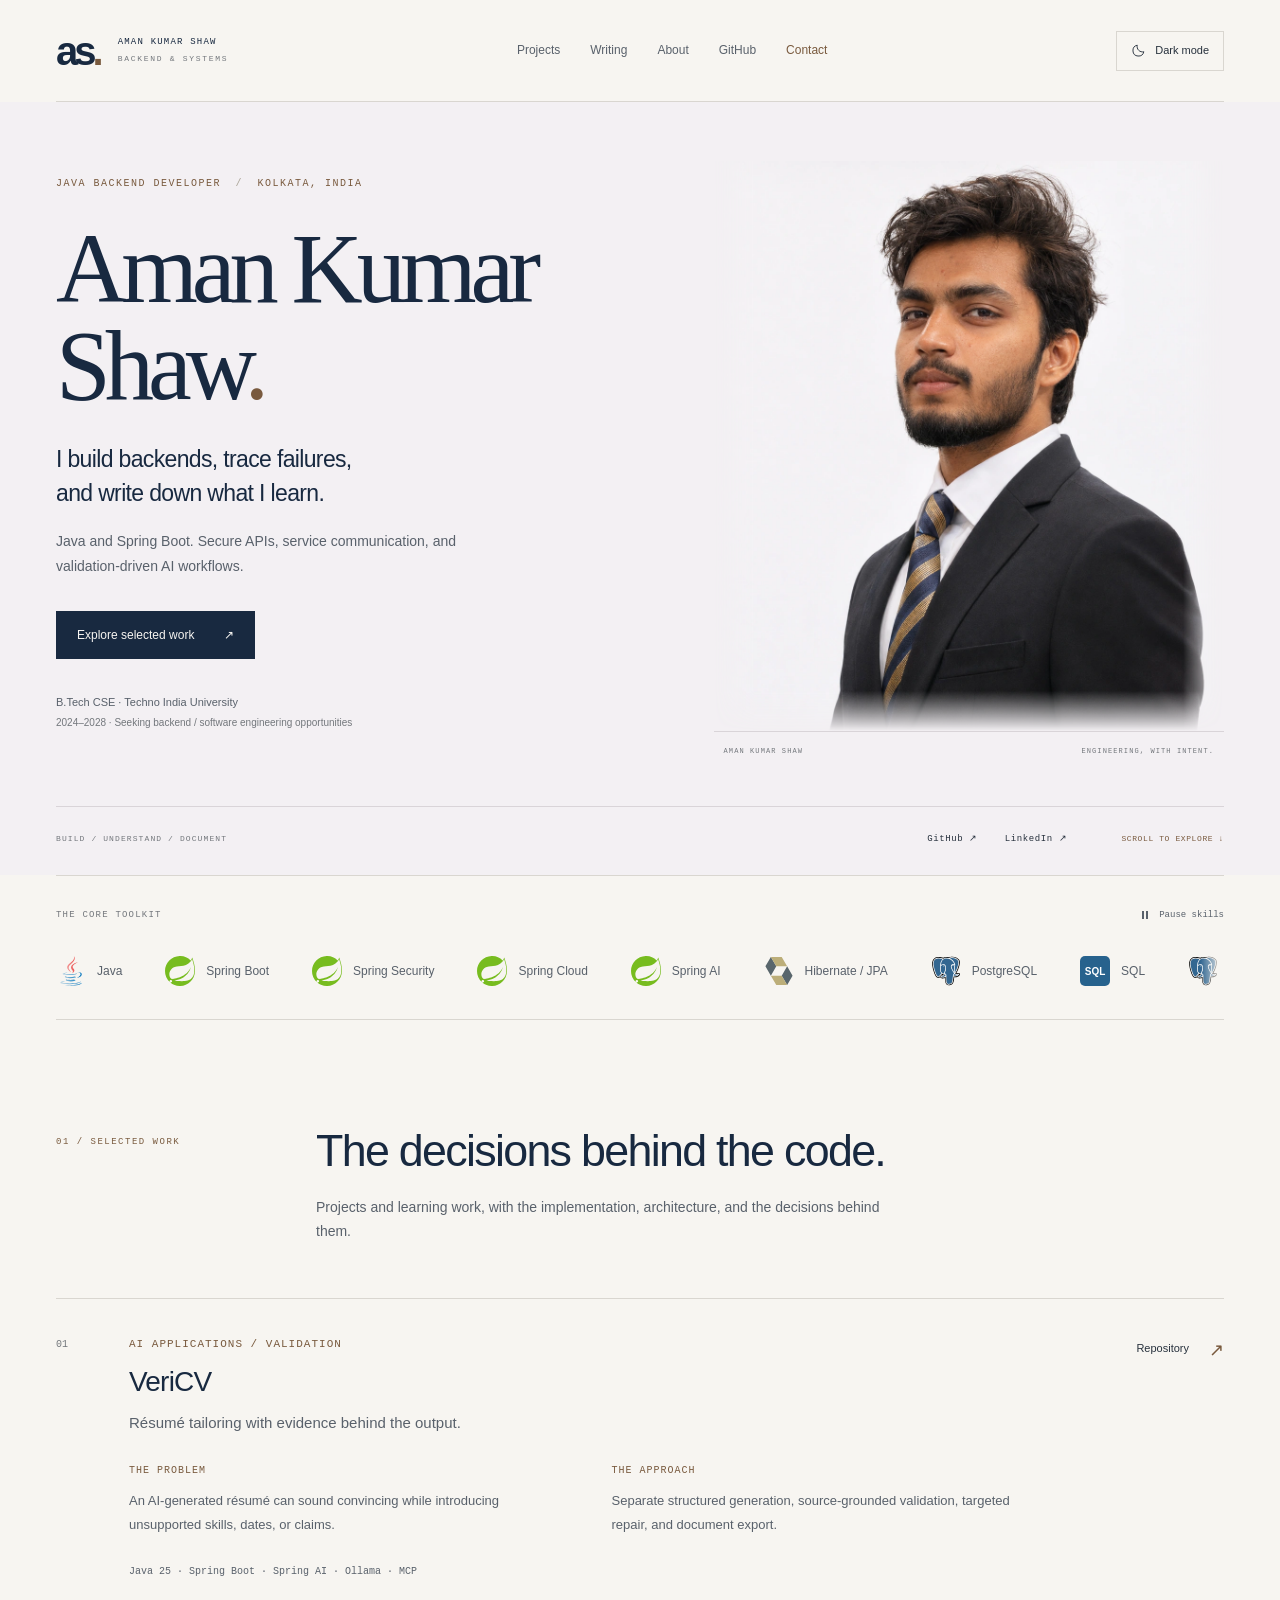
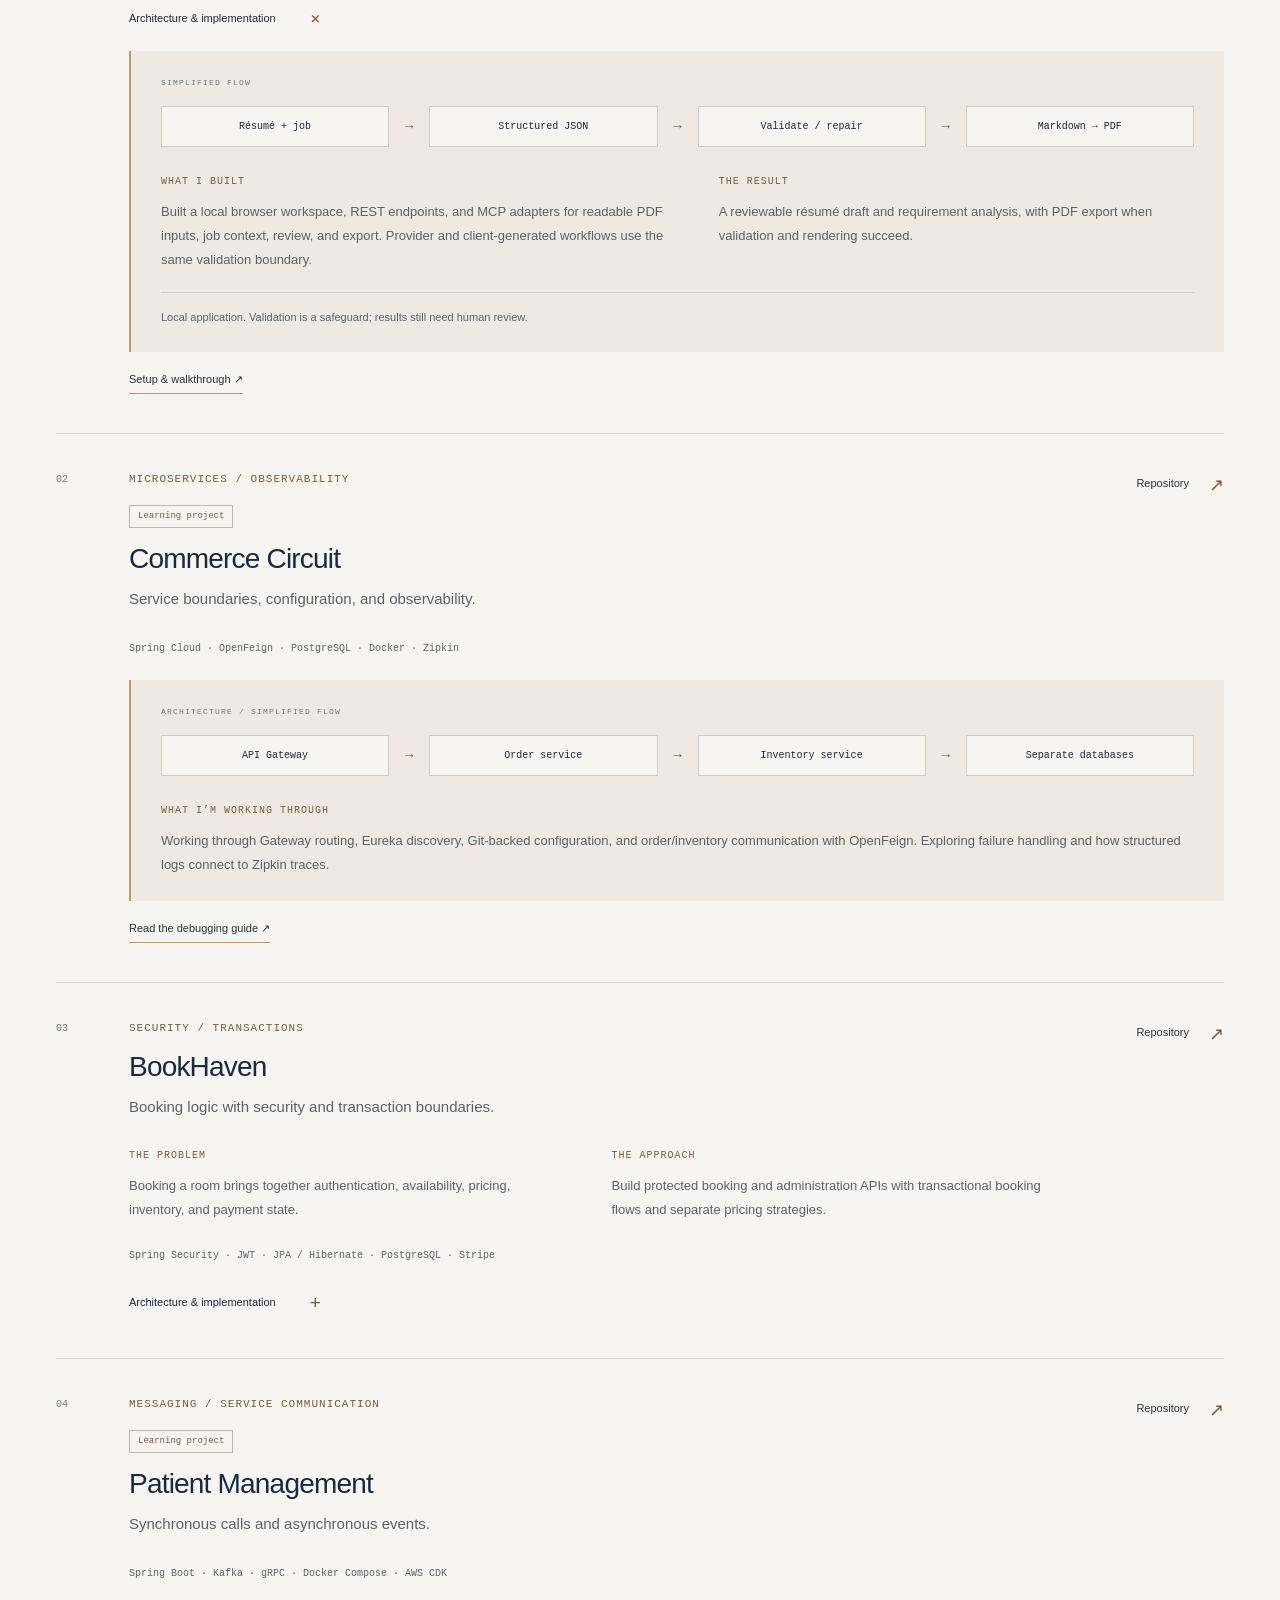
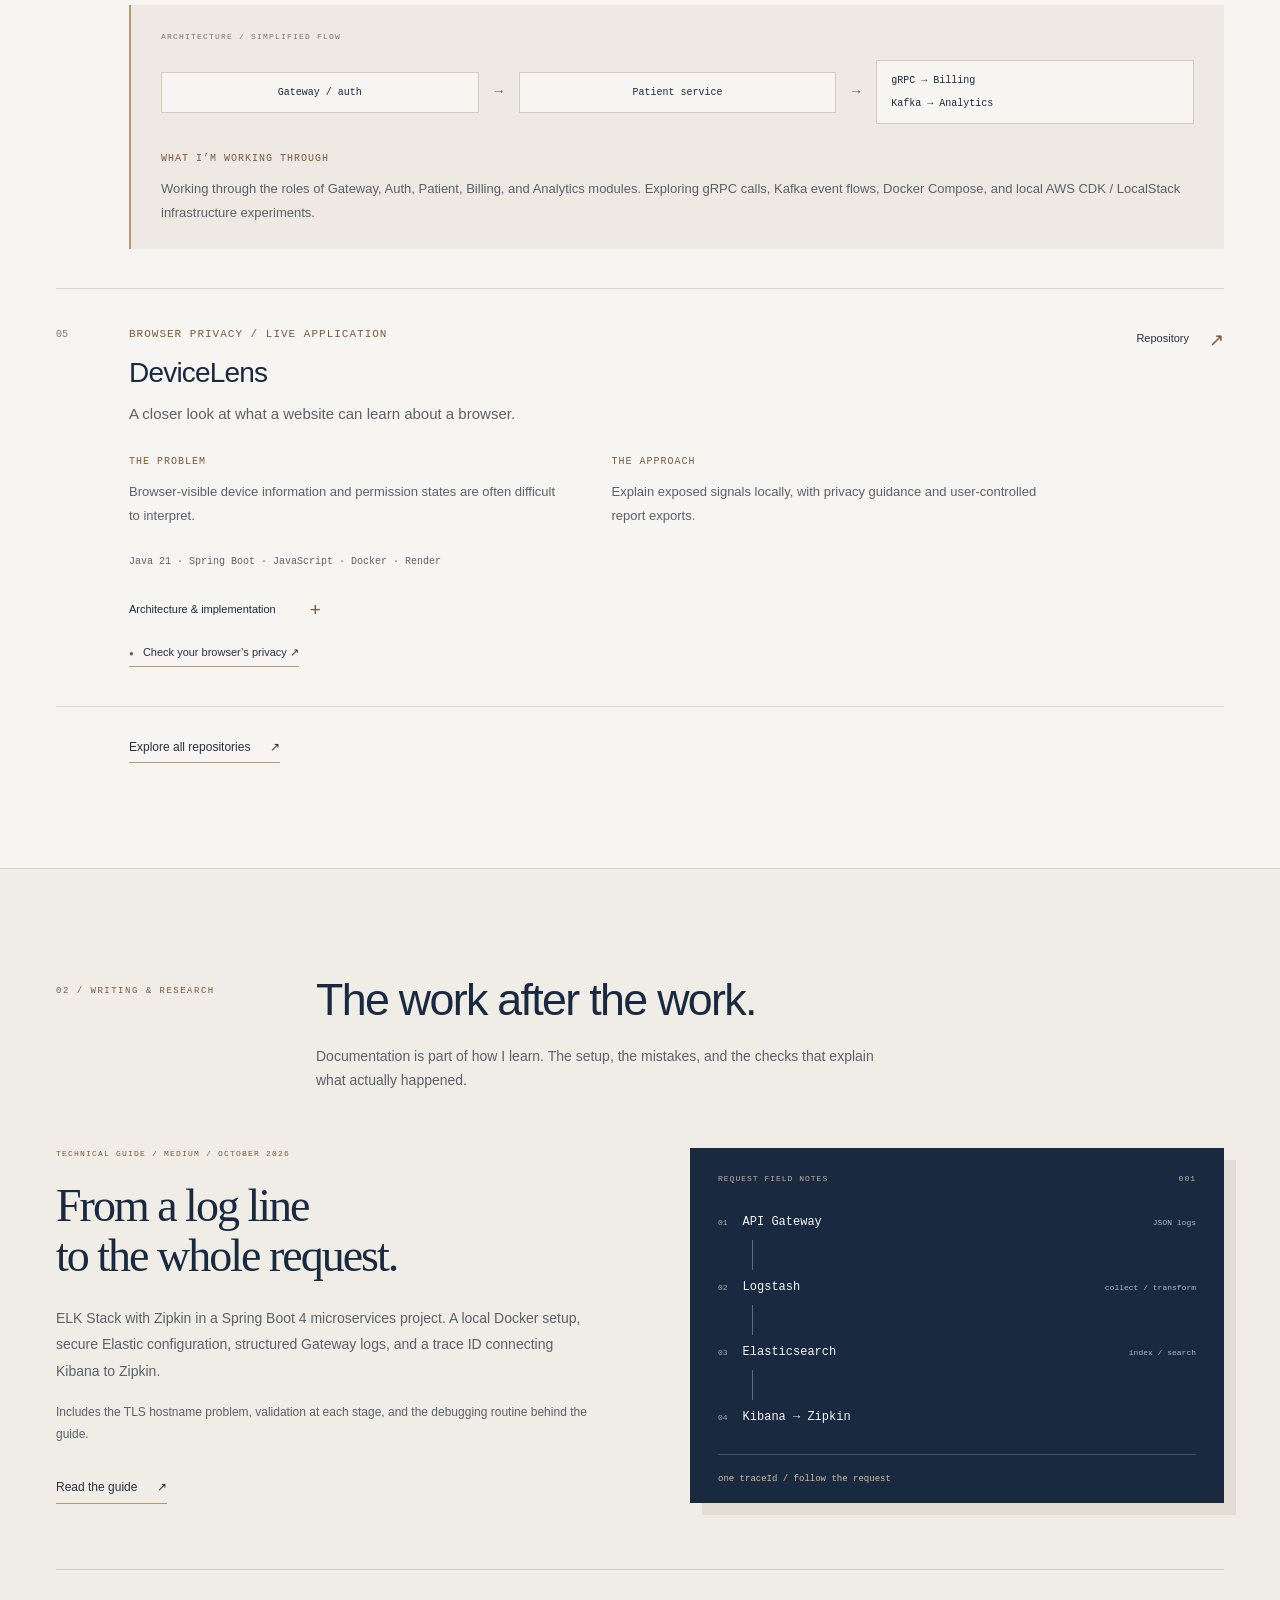
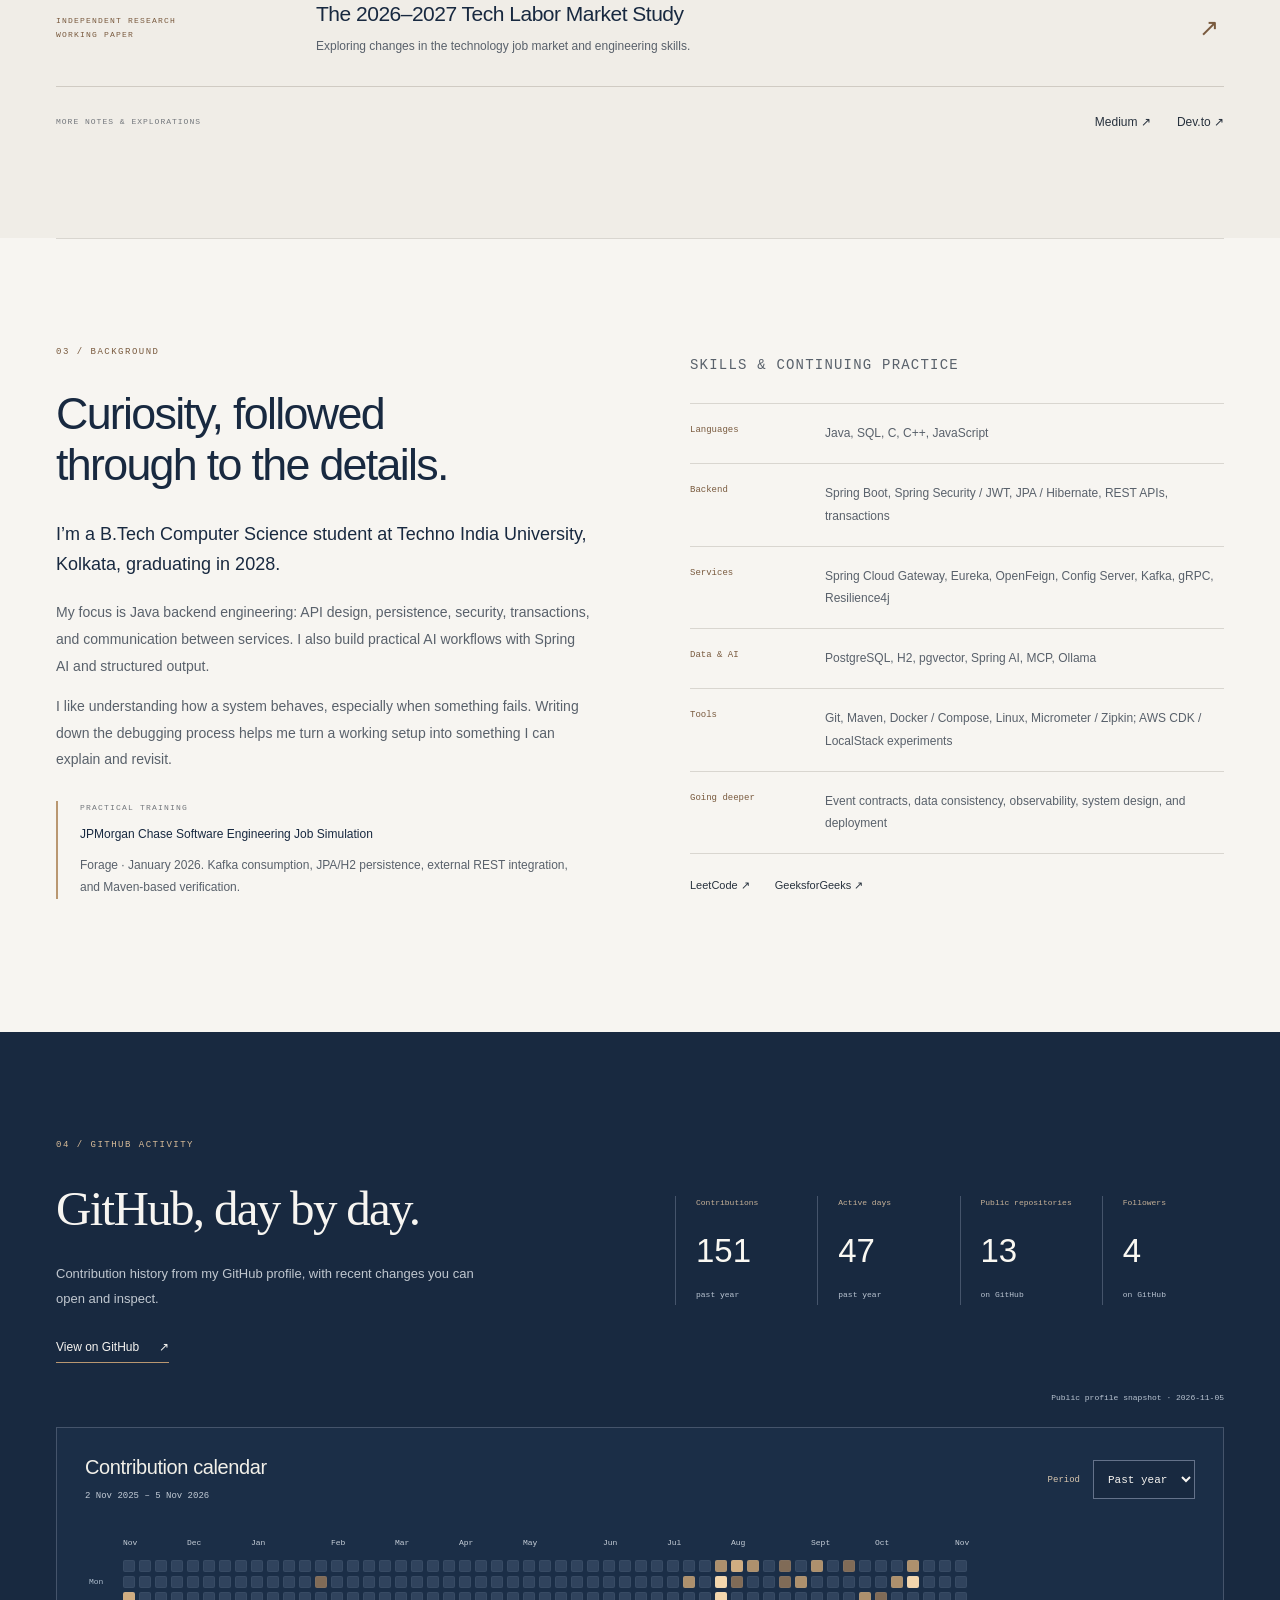
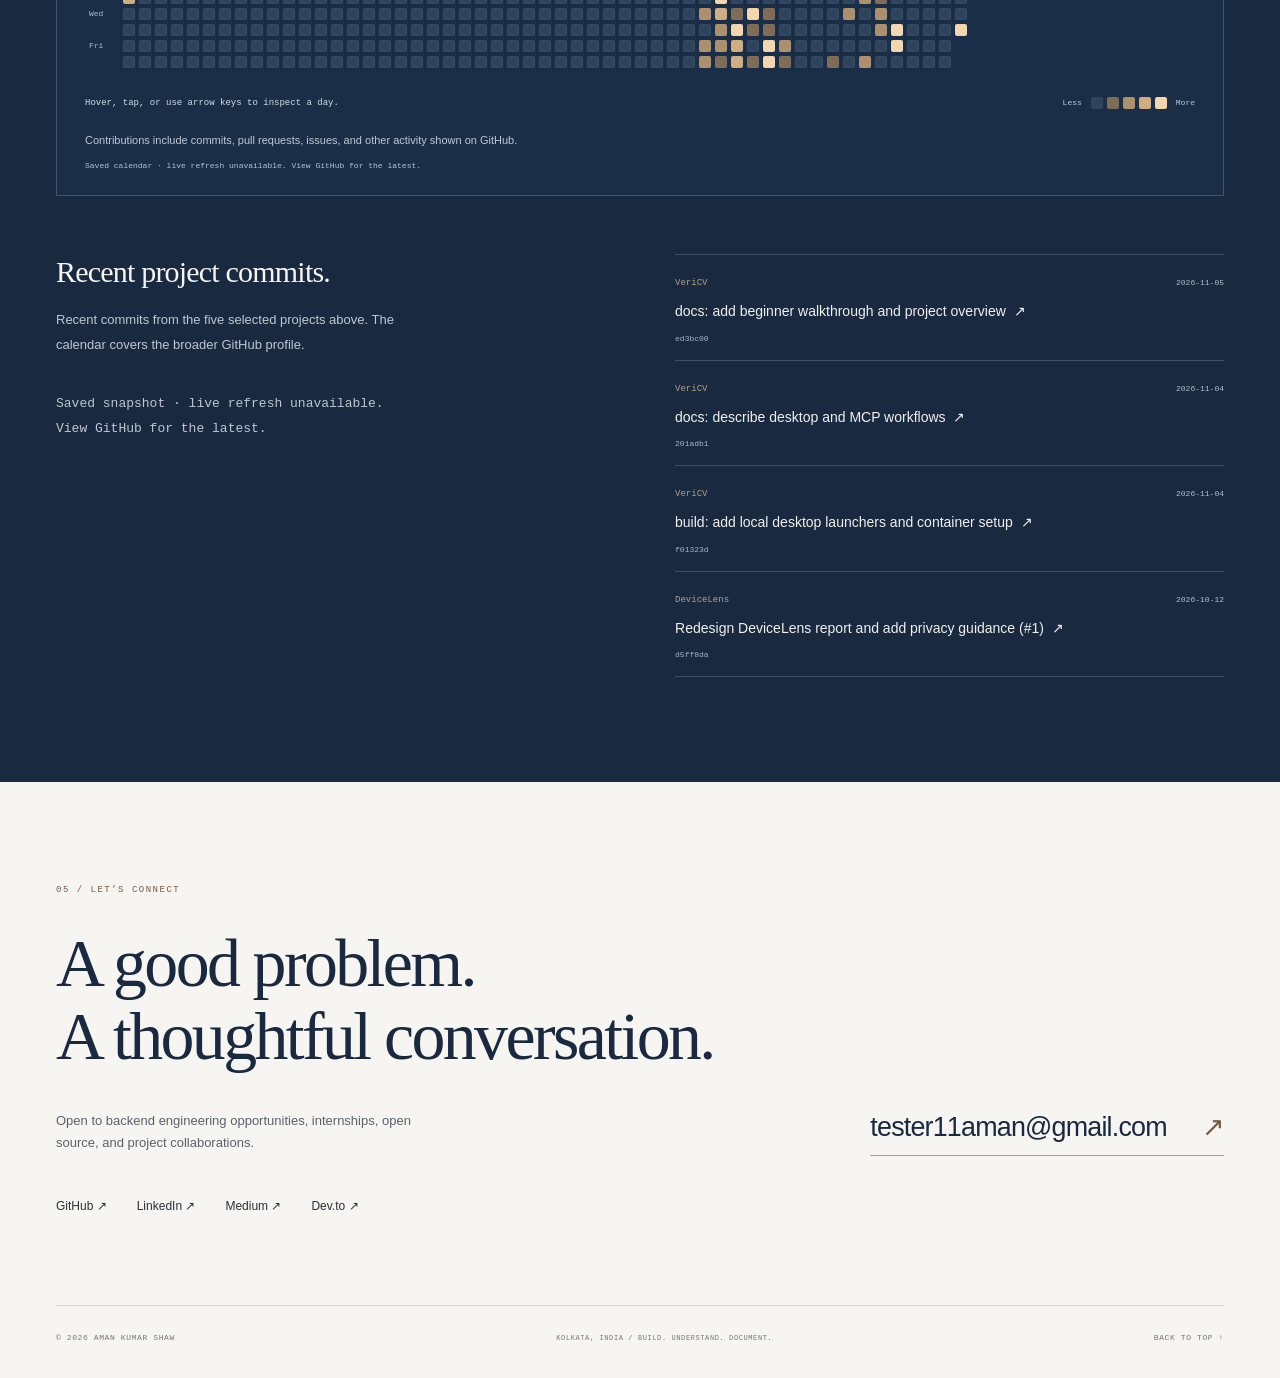
==== commit 10d1524a: "Replace public contact address and remove publicly hosted CV" ====
--- a/index.html
+++ b/index.html
@@ -45,6 +45,6 @@
 
  <section class="activity-section section" id="activity" aria-labelledby="activity-title"><div class="wrap"><div class="github-overview"><div><p class="eyebrow">04 / GITHUB ACTIVITY</p><h2 id="activity-title">GitHub, day by day.</h2><p>Contribution history from my GitHub profile, with recent changes you can open and inspect.</p><a class="text-link" href="https://github.com/JardaniJovonovich6?tab=overview" target="_blank" rel="noopener noreferrer">View on GitHub <span aria-hidden="true">↗</span></a></div><dl class="profile-stats" aria-label="GitHub statistics"><div><dt>Contributions</dt><dd id="github-contribution-total">151</dd><span class="stat-period">past year</span></div><div><dt>Active days</dt><dd id="github-active-days">47</dd><span class="stat-period">past year</span></div><div><dt>Public repositories</dt><dd id="github-repositories">13</dd><span>on GitHub</span></div><div><dt>Followers</dt><dd id="github-followers">4</dd><span>on GitHub</span></div></dl></div><p class="profile-stats-status" id="profile-stats-status">Public profile snapshot · 2026-11-05</p><div class="github-calendar" id="github-calendar"><div class="calendar-heading"><div><h3>Contribution calendar</h3><p id="calendar-range">02 Nov 2025 – 05 Nov 2026</p></div><label class="calendar-period" for="calendar-period">Period <select id="calendar-period" disabled><option value="last">Past year</option><option value="2026">2026</option><option value="2025">2025</option><option value="2024">2024</option></select></label></div><div class="calendar-scroll" tabindex="0" aria-label="Scrollable contribution calendar"><div class="calendar-board"><div class="calendar-months" id="calendar-months" style="--weeks:53"><span style="grid-column:1">Nov</span><span style="grid-column:5">Dec</span><span style="grid-column:9">Jan</span><span style="grid-column:14">Feb</span><span style="grid-column:18">Mar</span><span style="grid-column:22">Apr</span><span style="grid-column:26">May</span><span style="grid-column:31">Jun</span><span style="grid-column:35">Jul</span><span style="grid-column:39">Aug</span><span style="grid-column:44">Sep</span><span style="grid-column:48">Oct</span><span style="grid-column:53">Nov</span></div><div class="calendar-body"><div class="calendar-weekdays" aria-hidden="true"><span></span><span>Mon</span><span></span><span>Wed</span><span></span><span>Fri</span><span></span></div><div class="calendar-grid" id="calendar-grid" role="group" aria-label="Daily GitHub contributions. Use arrow keys to explore days."><button type="button" class="calendar-day level-0" data-date="2025-11-02" data-count="0" tabindex="-1" aria-label="02 Nov 2025: 0 contributions" title="02 Nov 2025: 0 contributions"></button><button type="button" class="calendar-day level-0" data-date="2025-11-03" data-count="0" tabindex="-1" aria-label="03 Nov 2025: 0 contributions" title="03 Nov 2025: 0 contributions"></button><button type="button" class="calendar-day level-3" data-date="2025-11-04" data-count="4" tabindex="-1" aria-label="04 Nov 2025: 4 contributions" title="04 Nov 2025: 4 contributions"></button><button type="button" class="calendar-day level-0" data-date="2025-11-05" data-count="0" tabindex="-1" aria-label="05 Nov 2025: 0 contributions" title="05 Nov 2025: 0 contributions"></button><button type="button" class="calendar-day level-0" data-date="2025-11-06" data-count="0" tabindex="-1" aria-label="06 Nov 2025: 0 contributions" title="06 Nov 2025: 0 contributions"></button><button type="button" class="calendar-day level-0" data-date="2025-11-07" data-count="0" tabindex="-1" aria-label="07 Nov 2025: 0 contributions" title="07 Nov 2025: 0 contributions"></button><button type="button" class="calendar-day level-0" data-date="2025-11-08" data-count="0" tabindex="-1" aria-label="08 Nov 2025: 0 contributions" title="08 Nov 2025: 0 contributions"></button><button type="button" class="calendar-day level-0" data-date="2025-11-09" data-count="0" tabindex="-1" aria-label="09 Nov 2025: 0 contributions" title="09 Nov 2025: 0 contributions"></button><button type="button" class="calendar-day level-0" data-date="2025-11-10" data-count="0" tabindex="-1" aria-label="10 Nov 2025: 0 contributions" title="10 Nov 2025: 0 contributions"></button><button type="button" class="calendar-day level-0" data-date="2025-11-11" data-count="0" tabindex="-1" aria-label="11 Nov 2025: 0 contributions" title="11 Nov 2025: 0 contributions"></button><button type="button" class="calendar-day level-0" data-date="2025-11-12" data-count="0" tabindex="-1" aria-label="12 Nov 2025: 0 contributions" title="12 Nov 2025: 0 contributions"></button><button type="button" class="calendar-day level-0" data-date="2025-11-13" data-count="0" tabindex="-1" aria-label="13 Nov 2025: 0 contributions" title="13 Nov 2025: 0 contributions"></button><button type="button" class="calendar-day level-0" data-date="2025-11-14" data-count="0" tabindex="-1" aria-label="14 Nov 2025: 0 contributions" title="14 Nov 2025: 0 contributions"></button><button type="button" class="calendar-day level-0" data-date="2025-11-15" data-count="0" tabindex="-1" aria-label="15 Nov 2025: 0 contributions" title="15 Nov 2025: 0 contributions"></button><button type="button" class="calendar-day level-0" data-date="2025-11-16" data-count="0" tabindex="-1" aria-label="16 Nov 2025: 0 contributions" title="16 Nov 2025: 0 contributions"></button><button type="button" class="calendar-day level-0" data-date="2025-11-17" data-count="0" tabindex="-1" aria-label="17 Nov 2025: 0 contributions" title="17 Nov 2025: 0 contributions"></button><button type="button" class="calendar-day level-0" data-date="2025-11-18" data-count="0" tabindex="-1" aria-label="18 Nov 2025: 0 contributions" title="18 Nov 2025: 0 contributions"></button><button type="button" class="calendar-day level-0" data-date="2025-11-19" data-count="0" tabindex="-1" aria-label="19 Nov 2025: 0 contributions" title="19 Nov 2025: 0 contributions"></button><button type="button" class="calendar-day level-0" data-date="2025-11-20" data-count="0" tabindex="-1" aria-label="20 Nov 2025: 0 contributions" title="20 Nov 2025: 0 contributions"></button><button type="button" class="calendar-day level-0" data-date="2025-11-21" data-count="0" tabindex="-1" aria-label="21 Nov 2025: 0 contributions" title="21 Nov 2025: 0 contributions"></button><button type="button" class="calendar-day level-0" data-date="2025-11-22" data-count="0" tabindex="-1" aria-label="22 Nov 2025: 0 contributions" title="22 Nov 2025: 0 contributions"></button><button type="button" class="calendar-day level-0" data-date="2025-11-23" data-count="0" tabindex="-1" aria-label="23 Nov 2025: 0 contributions" title="23 Nov 2025: 0 contributions"></button><button type="button" class="calendar-day level-0" data-date="2025-11-24" data-count="0" tabindex="-1" aria-label="24 Nov 2025: 0 contributions" title="24 Nov 2025: 0 contributions"></button><button type="button" class="calendar-day level-0" data-date="2025-11-25" data-count="0" tabindex="-1" aria-label="25 Nov 2025: 0 contributions" title="25 Nov 2025: 0 contributions"></button><button type="button" class="calendar-day level-0" data-date="2025-11-26" data-count="0" tabindex="-1" aria-label="26 Nov 2025: 0 contributions" title="26 Nov 2025: 0 contributions"></button><button type="button" class="calendar-day level-0" data-date="2025-11-27" data-count="0" tabindex="-1" aria-label="27 Nov 2025: 0 contributions" title="27 Nov 2025: 0 contributions"></button><button type="button" class="calendar-day level-0" data-date="2025-11-28" data-count="0" tabindex="-1" aria-label="28 Nov 2025: 0 contributions" title="28 Nov 2025: 0 contributions"></button><button type="button" class="calendar-day level-0" data-date="2025-11-29" data-count="0" tabindex="-1" aria-label="29 Nov 2025: 0 contributions" title="29 Nov 2025: 0 contributions"></button><button type="button" class="calendar-day level-0" data-date="2025-11-30" data-count="0" tabindex="-1" aria-label="30 Nov 2025: 0 contributions" title="30 Nov 2025: 0 contributions"></button><button type="button" class="calendar-day level-0" data-date="2025-12-01" data-count="0" tabindex="-1" aria-label="01 Dec 2025: 0 contributions" title="01 Dec 2025: 0 contributions"></button><button type="button" class="calendar-day level-0" data-date="2025-12-02" data-count="0" tabindex="-1" aria-label="02 Dec 2025: 0 contributions" title="02 Dec 2025: 0 contributions"></button><button type="button" class="calendar-day level-0" data-date="2025-12-03" data-count="0" tabindex="-1" aria-label="03 Dec 2025: 0 contributions" title="03 Dec 2025: 0 contributions"></button><button type="button" class="calendar-day level-0" data-date="2025-12-04" data-count="0" tabindex="-1" aria-label="04 Dec 2025: 0 contributions" title="04 Dec 2025: 0 contributions"></button><button type="button" class="calendar-day level-0" data-date="2025-12-05" data-count="0" tabindex="-1" aria-label="05 Dec 2025: 0 contributions" title="05 Dec 2025: 0 contributions"></button><button type="button" class="calendar-day level-0" data-date="2025-12-06" data-count="0" tabindex="-1" aria-label="06 Dec 2025: 0 contributions" title="06 Dec 2025: 0 contributions"></button><button type="button" class="calendar-day level-0" data-date="2025-12-07" data-count="0" tabindex="-1" aria-label="07 Dec 2025: 0 contributions" title="07 Dec 2025: 0 contributions"></button><button type="button" class="calendar-day level-0" data-date="2025-12-08" data-count="0" tabindex="-1" aria-label="08 Dec 2025: 0 contributions" title="08 Dec 2025: 0 contributions"></button><button type="button" class="calendar-day level-0" data-date="2025-12-09" data-count="0" tabindex="-1" aria-label="09 Dec 2025: 0 contributions" title="09 Dec 2025: 0 contributions"></button><button type="button" class="calendar-day level-0" data-date="2025-12-10" data-count="0" tabindex="-1" aria-label="10 Dec 2025: 0 contributions" title="10 Dec 2025: 0 contributions"></button><button type="button" class="calendar-day level-0" data-date="2025-12-11" data-count="0" tabindex="-1" aria-label="11 Dec 2025: 0 contributions" title="11 Dec 2025: 0 contributions"></button><button type="button" class="calendar-day level-0" data-date="2025-12-12" data-count="0" tabindex="-1" aria-label="12 Dec 2025: 0 contributions" title="12 Dec 2025: 0 contributions"></button><button type="button" class="calendar-day level-0" data-date="2025-12-13" data-count="0" tabindex="-1" aria-label="13 Dec 2025: 0 contributions" title="13 Dec 2025: 0 contributions"></button><button type="button" class="calendar-day level-0" data-date="2025-12-14" data-count="0" tabindex="-1" aria-label="14 Dec 2025: 0 contributions" title="14 Dec 2025: 0 contributions"></button><button type="button" class="calendar-day level-0" data-date="2025-12-15" data-count="0" tabindex="-1" aria-label="15 Dec 2025: 0 contributions" title="15 Dec 2025: 0 contributions"></button><button type="button" class="calendar-day level-0" data-date="2025-12-16" data-count="0" tabindex="-1" aria-label="16 Dec 2025: 0 contributions" title="16 Dec 2025: 0 contributions"></button><button type="button" class="calendar-day level-0" data-date="2025-12-17" data-count="0" tabindex="-1" aria-label="17 Dec 2025: 0 contributions" title="17 Dec 2025: 0 contributions"></button><button type="button" class="calendar-day level-0" data-date="2025-12-18" data-count="0" tabindex="-1" aria-label="18 Dec 2025: 0 contributions" title="18 Dec 2025: 0 contributions"></button><button type="button" class="calendar-day level-0" data-date="2025-12-19" data-count="0" tabindex="-1" aria-label="19 Dec 2025: 0 contributions" title="19 Dec 2025: 0 contributions"></button><button type="button" class="calendar-day level-0" data-date="2025-12-20" data-count="0" tabindex="-1" aria-label="20 Dec 2025: 0 contributions" title="20 Dec 2025: 0 contributions"></button><button type="button" class="calendar-day level-0" data-date="2025-12-21" data-count="0" tabindex="-1" aria-label="21 Dec 2025: 0 contributions" title="21 Dec 2025: 0 contributions"></button><button type="button" class="calendar-day level-0" data-date="2025-12-22" data-count="0" tabindex="-1" aria-label="22 Dec 2025: 0 contributions" title="22 Dec 2025: 0 contributions"></button><button type="button" class="calendar-day level-0" data-date="2025-12-23" data-count="0" tabindex="-1" aria-label="23 Dec 2025: 0 contributions" title="23 Dec 2025: 0 contributions"></button><button type="button" class="calendar-day level-0" data-date="2025-12-24" data-count="0" tabindex="-1" aria-label="24 Dec 2025: 0 contributions" title="24 Dec 2025: 0 contributions"></button><button type="button" class="calendar-day level-0" data-date="2025-12-25" data-count="0" tabindex="-1" aria-label="25 Dec 2025: 0 contributions" title="25 Dec 2025: 0 contributions"></button><button type="button" class="calendar-day level-0" data-date="2025-12-26" data-count="0" tabindex="-1" aria-label="26 Dec 2025: 0 contributions" title="26 Dec 2025: 0 contributions"></button><button type="button" class="calendar-day level-0" data-date="2025-12-27" data-count="0" tabindex="-1" aria-label="27 Dec 2025: 0 contributions" title="27 Dec 2025: 0 contributions"></button><button type="button" class="calendar-day level-0" data-date="2025-12-28" data-count="0" tabindex="-1" aria-label="28 Dec 2025: 0 contributions" title="28 Dec 2025: 0 contributions"></button><button type="button" class="calendar-day level-0" data-date="2025-12-29" data-count="0" tabindex="-1" aria-label="29 Dec 2025: 0 contributions" title="29 Dec 2025: 0 contributions"></button><button type="button" class="calendar-day level-0" data-date="2025-12-30" data-count="0" tabindex="-1" aria-label="30 Dec 2025: 0 contributions" title="30 Dec 2025: 0 contributions"></button><button type="button" class="calendar-day level-0" data-date="2025-12-31" data-count="0" tabindex="-1" aria-label="31 Dec 2025: 0 contributions" title="31 Dec 2025: 0 contributions"></button><button type="button" class="calendar-day level-0" data-date="2026-01-01" data-count="0" tabindex="-1" aria-label="01 Jan 2026: 0 contributions" title="01 Jan 2026: 0 contributions"></button><button type="button" class="calendar-day level-0" data-date="2026-01-02" data-count="0" tabindex="-1" aria-label="02 Jan 2026: 0 contributions" title="02 Jan 2026: 0 contributions"></button><button type="button" class="calendar-day level-0" data-date="2026-01-03" data-count="0" tabindex="-1" aria-label="03 Jan 2026: 0 contributions" title="03 Jan 2026: 0 contributions"></button><button type="button" class="calendar-day level-0" data-date="2026-01-04" data-count="0" tabindex="-1" aria-label="04 Jan 2026: 0 contributions" title="04 Jan 2026: 0 contributions"></button><button type="button" class="calendar-day level-0" data-date="2026-01-05" data-count="0" tabindex="-1" aria-label="05 Jan 2026: 0 contributions" title="05 Jan 2026: 0 contributions"></button><button type="button" class="calendar-day level-0" data-date="2026-01-06" data-count="0" tabindex="-1" aria-label="06 Jan 2026: 0 contributions" title="06 Jan 2026: 0 contributions"></button><button type="button" class="calendar-day level-0" data-date="2026-01-07" data-count="0" tabindex="-1" aria-label="07 Jan 2026: 0 contributions" title="07 Jan 2026: 0 contributions"></button><button type="button" class="calendar-day level-0" data-date="2026-01-08" data-count="0" tabindex="-1" aria-label="08 Jan 2026: 0 contributions" title="08 Jan 2026: 0 contributions"></button><button type="button" class="calendar-day level-0" data-date="2026-01-09" data-count="0" tabindex="-1" aria-label="09 Jan 2026: 0 contributions" title="09 Jan 2026: 0 contributions"></button><button type="button" class="calendar-day level-0" data-date="2026-01-10" data-count="0" tabindex="-1" aria-label="10 Jan 2026: 0 contributions" title="10 Jan 2026: 0 contributions"></button><button type="button" class="calendar-day level-0" data-date="2026-01-11" data-count="0" tabindex="-1" aria-label="11 Jan 2026: 0 contributions" title="11 Jan 2026: 0 contributions"></button><button type="button" class="calendar-day level-0" data-date="2026-01-12" data-count="0" tabindex="-1" aria-label="12 Jan 2026: 0 contributions" title="12 Jan 2026: 0 contributions"></button><button type="button" class="calendar-day level-0" data-date="2026-01-13" data-count="0" tabindex="-1" aria-label="13 Jan 2026: 0 contributions" title="13 Jan 2026: 0 contributions"></button><button type="button" class="calendar-day level-0" data-date="2026-01-14" data-count="0" tabindex="-1" aria-label="14 Jan 2026: 0 contributions" title="14 Jan 2026: 0 contributions"></button><button type="button" class="calendar-day level-0" data-date="2026-01-15" data-count="0" tabindex="-1" aria-label="15 Jan 2026: 0 contributions" title="15 Jan 2026: 0 contributions"></button><button type="button" class="calendar-day level-0" data-date="2026-01-16" data-count="0" tabindex="-1" aria-label="16 Jan 2026: 0 contributions" title="16 Jan 2026: 0 contributions"></button><button type="button" class="calendar-day level-0" data-date="2026-01-17" data-count="0" tabindex="-1" aria-label="17 Jan 2026: 0 contributions" title="17 Jan 2026: 0 contributions"></button><button type="button" class="calendar-day level-0" data-date="2026-01-18" data-count="0" tabindex="-1" aria-label="18 Jan 2026: 0 contributions" title="18 Jan 2026: 0 contributions"></button><button type="button" class="calendar-day level-0" data-date="2026-01-19" data-count="0" tabindex="-1" aria-label="19 Jan 2026: 0 contributions" title="19 Jan 2026: 0 contributions"></button><button type="button" class="calendar-day level-0" data-date="2026-01-20" data-count="0" tabindex="-1" aria-label="20 Jan 2026: 0 contributions" title="20 Jan 2026: 0 contributions"></button><button type="button" class="calendar-day level-0" data-date="2026-01-21" data-count="0" tabindex="-1" aria-label="21 Jan 2026: 0 contributions" title="21 Jan 2026: 0 contributions"></button><button type="button" class="calendar-day level-0" data-date="2026-01-22" data-count="0" tabindex="-1" aria-label="22 Jan 2026: 0 contributions" title="22 Jan 2026: 0 contributions"></button><button type="button" class="calendar-day level-0" data-date="2026-01-23" data-count="0" tabindex="-1" aria-label="23 Jan 2026: 0 contributions" title="23 Jan 2026: 0 contributions"></button><button type="button" class="calendar-day level-0" data-date="2026-01-24" data-count="0" tabindex="-1" aria-label="24 Jan 2026: 0 contributions" title="24 Jan 2026: 0 contributions"></button><button type="button" class="calendar-day level-0" data-date="2026-01-25" data-count="0" tabindex="-1" aria-label="25 Jan 2026: 0 contributions" title="25 Jan 2026: 0 contributions"></button><button type="button" class="calendar-day level-1" data-date="2026-01-26" data-count="1" tabindex="-1" aria-label="26 Jan 2026: 1 contribution" title="26 Jan 2026: 1 contribution"></button><button type="button" class="calendar-day level-0" data-date="2026-01-27" data-count="0" tabindex="-1" aria-label="27 Jan 2026: 0 contributions" title="27 Jan 2026: 0 contributions"></button><button type="button" class="calendar-day level-0" data-date="2026-01-28" data-count="0" tabindex="-1" aria-label="28 Jan 2026: 0 contributions" title="28 Jan 2026: 0 contributions"></button><button type="button" class="calendar-day level-0" data-date="2026-01-29" data-count="0" tabindex="-1" aria-label="29 Jan 2026: 0 contributions" title="29 Jan 2026: 0 contributions"></button><button type="button" class="calendar-day level-0" data-date="2026-01-30" data-count="0" tabindex="-1" aria-label="30 Jan 2026: 0 contributions" title="30 Jan 2026: 0 contributions"></button><button type="button" class="calendar-day level-0" data-date="2026-01-31" data-count="0" tabindex="-1" aria-label="31 Jan 2026: 0 contributions" title="31 Jan 2026: 0 contributions"></button><button type="button" class="calendar-day level-0" data-date="2026-02-01" data-count="0" tabindex="-1" aria-label="01 Feb 2026: 0 contributions" title="01 Feb 2026: 0 contributions"></button><button type="button" class="calendar-day level-0" data-date="2026-02-02" data-count="0" tabindex="-1" aria-label="02 Feb 2026: 0 contributions" title="02 Feb 2026: 0 contributions"></button><button type="button" class="calendar-day level-0" data-date="2026-02-03" data-count="0" tabindex="-1" aria-label="03 Feb 2026: 0 contributions" title="03 Feb 2026: 0 contributions"></button><button type="button" class="calendar-day level-0" data-date="2026-02-04" data-count="0" tabindex="-1" aria-label="04 Feb 2026: 0 contributions" title="04 Feb 2026: 0 contributions"></button><button type="button" class="calendar-day level-0" data-date="2026-02-05" data-count="0" tabindex="-1" aria-label="05 Feb 2026: 0 contributions" title="05 Feb 2026: 0 contributions"></button><button type="button" class="calendar-day level-0" data-date="2026-02-06" data-count="0" tabindex="-1" aria-label="06 Feb 2026: 0 contributions" title="06 Feb 2026: 0 contributions"></button><button type="button" class="calendar-day level-0" data-date="2026-02-07" data-count="0" tabindex="-1" aria-label="07 Feb 2026: 0 contributions" title="07 Feb 2026: 0 contributions"></button><button type="button" class="calendar-day level-0" data-date="2026-02-08" data-count="0" tabindex="-1" aria-label="08 Feb 2026: 0 contributions" title="08 Feb 2026: 0 contributions"></button><button type="button" class="calendar-day level-0" data-date="2026-02-09" data-count="0" tabindex="-1" aria-label="09 Feb 2026: 0 contributions" title="09 Feb 2026: 0 contributions"></button><button type="button" class="calendar-day level-0" data-date="2026-02-10" data-count="0" tabindex="-1" aria-label="10 Feb 2026: 0 contributions" title="10 Feb 2026: 0 contributions"></button><button type="button" class="calendar-day level-0" data-date="2026-02-11" data-count="0" tabindex="-1" aria-label="11 Feb 2026: 0 contributions" title="11 Feb 2026: 0 contributions"></button><button type="button" class="calendar-day level-0" data-date="2026-02-12" data-count="0" tabindex="-1" aria-label="12 Feb 2026: 0 contributions" title="12 Feb 2026: 0 contributions"></button><button type="button" class="calendar-day level-0" data-date="2026-02-13" data-count="0" tabindex="-1" aria-label="13 Feb 2026: 0 contributions" title="13 Feb 2026: 0 contributions"></button><button type="button" class="calendar-day level-0" data-date="2026-02-14" data-count="0" tabindex="-1" aria-label="14 Feb 2026: 0 contributions" title="14 Feb 2026: 0 contributions"></button><button type="button" class="calendar-day level-0" data-date="2026-02-15" data-count="0" tabindex="-1" aria-label="15 Feb 2026: 0 contributions" title="15 Feb 2026: 0 contributions"></button><button type="button" class="calendar-day level-0" data-date="2026-02-16" data-count="0" tabindex="-1" aria-label="16 Feb 2026: 0 contributions" title="16 Feb 2026: 0 contributions"></button><button type="button" class="calendar-day level-0" data-date="2026-02-17" data-count="0" tabindex="-1" aria-label="17 Feb 2026: 0 contributions" title="17 Feb 2026: 0 contributions"></button><button type="button" class="calendar-day level-0" data-date="2026-02-18" data-count="0" tabindex="-1" aria-label="18 Feb 2026: 0 contributions" title="18 Feb 2026: 0 contributions"></button><button type="button" class="calendar-day level-0" data-date="2026-02-19" data-count="0" tabindex="-1" aria-label="19 Feb 2026: 0 contributions" title="19 Feb 2026: 0 contributions"></button><button type="button" class="calendar-day level-0" data-date="2026-02-20" data-count="0" tabindex="-1" aria-label="20 Feb 2026: 0 contributions" title="20 Feb 2026: 0 contributions"></button><button type="button" class="calendar-day level-0" data-date="2026-02-21" data-count="0" tabindex="-1" aria-label="21 Feb 2026: 0 contributions" title="21 Feb 2026: 0 contributions"></button><button type="button" class="calendar-day level-0" data-date="2026-02-22" data-count="0" tabindex="-1" aria-label="22 Feb 2026: 0 contributions" title="22 Feb 2026: 0 contributions"></button><button type="button" class="calendar-day level-0" data-date="2026-02-23" data-count="0" tabindex="-1" aria-label="23 Feb 2026: 0 contributions" title="23 Feb 2026: 0 contributions"></button><button type="button" class="calendar-day level-0" data-date="2026-02-24" data-count="0" tabindex="-1" aria-label="24 Feb 2026: 0 contributions" title="24 Feb 2026: 0 contributions"></button><button type="button" class="calendar-day level-0" data-date="2026-02-25" data-count="0" tabindex="-1" aria-label="25 Feb 2026: 0 contributions" title="25 Feb 2026: 0 contributions"></button><button type="button" class="calendar-day level-0" data-date="2026-02-26" data-count="0" tabindex="-1" aria-label="26 Feb 2026: 0 contributions" title="26 Feb 2026: 0 contributions"></button><button type="button" class="calendar-day level-0" data-date="2026-02-27" data-count="0" tabindex="-1" aria-label="27 Feb 2026: 0 contributions" title="27 Feb 2026: 0 contributions"></button><button type="button" class="calendar-day level-0" data-date="2026-02-28" data-count="0" tabindex="-1" aria-label="28 Feb 2026: 0 contributions" title="28 Feb 2026: 0 contributions"></button><button type="button" class="calendar-day level-0" data-date="2026-03-01" data-count="0" tabindex="-1" aria-label="01 Mar 2026: 0 contributions" title="01 Mar 2026: 0 contributions"></button><button type="button" class="calendar-day level-0" data-date="2026-03-02" data-count="0" tabindex="-1" aria-label="02 Mar 2026: 0 contributions" title="02 Mar 2026: 0 contributions"></button><button type="button" class="calendar-day level-0" data-date="2026-03-03" data-count="0" tabindex="-1" aria-label="03 Mar 2026: 0 contributions" title="03 Mar 2026: 0 contributions"></button><button type="button" class="calendar-day level-0" data-date="2026-03-04" data-count="0" tabindex="-1" aria-label="04 Mar 2026: 0 contributions" title="04 Mar 2026: 0 contributions"></button><button type="button" class="calendar-day level-0" data-date="2026-03-05" data-count="0" tabindex="-1" aria-label="05 Mar 2026: 0 contributions" title="05 Mar 2026: 0 contributions"></button><button type="button" class="calendar-day level-0" data-date="2026-03-06" data-count="0" tabindex="-1" aria-label="06 Mar 2026: 0 contributions" title="06 Mar 2026: 0 contributions"></button><button type="button" class="calendar-day level-0" data-date="2026-03-07" data-count="0" tabindex="-1" aria-label="07 Mar 2026: 0 contributions" title="07 Mar 2026: 0 contributions"></button><button type="button" class="calendar-day level-0" data-date="2026-03-08" data-count="0" tabindex="-1" aria-label="08 Mar 2026: 0 contributions" title="08 Mar 2026: 0 contributions"></button><button type="button" class="calendar-day level-0" data-date="2026-03-09" data-count="0" tabindex="-1" aria-label="09 Mar 2026: 0 contributions" title="09 Mar 2026: 0 contributions"></button><button type="button" class="calendar-day level-0" data-date="2026-03-10" data-count="0" tabindex="-1" aria-label="10 Mar 2026: 0 contributions" title="10 Mar 2026: 0 contributions"></button><button type="button" class="calendar-day level-0" data-date="2026-03-11" data-count="0" tabindex="-1" aria-label="11 Mar 2026: 0 contributions" title="11 Mar 2026: 0 contributions"></button><button type="button" class="calendar-day level-0" data-date="2026-03-12" data-count="0" tabindex="-1" aria-label="12 Mar 2026: 0 contributions" title="12 Mar 2026: 0 contributions"></button><button type="button" class="calendar-day level-0" data-date="2026-03-13" data-count="0" tabindex="-1" aria-label="13 Mar 2026: 0 contributions" title="13 Mar 2026: 0 contributions"></button><button type="button" class="calendar-day level-0" data-date="2026-03-14" data-count="0" tabindex="-1" aria-label="14 Mar 2026: 0 contributions" title="14 Mar 2026: 0 contributions"></button><button type="button" class="calendar-day level-0" data-date="2026-03-15" data-count="0" tabindex="-1" aria-label="15 Mar 2026: 0 contributions" title="15 Mar 2026: 0 contributions"></button><button type="button" class="calendar-day level-0" data-date="2026-03-16" data-count="0" tabindex="-1" aria-label="16 Mar 2026: 0 contributions" title="16 Mar 2026: 0 contributions"></button><button type="button" class="calendar-day level-0" data-date="2026-03-17" data-count="0" tabindex="-1" aria-label="17 Mar 2026: 0 contributions" title="17 Mar 2026: 0 contributions"></button><button type="button" class="calendar-day level-0" data-date="2026-03-18" data-count="0" tabindex="-1" aria-label="18 Mar 2026: 0 contributions" title="18 Mar 2026: 0 contributions"></button><button type="button" class="calendar-day level-0" data-date="2026-03-19" data-count="0" tabindex="-1" aria-label="19 Mar 2026: 0 contributions" title="19 Mar 2026: 0 contributions"></button><button type="button" class="calendar-day level-0" data-date="2026-03-20" data-count="0" tabindex="-1" aria-label="20 Mar 2026: 0 contributions" title="20 Mar 2026: 0 contributions"></button><button type="button" class="calendar-day level-0" data-date="2026-03-21" data-count="0" tabindex="-1" aria-label="21 Mar 2026: 0 contributions" title="21 Mar 2026: 0 contributions"></button><button type="button" class="calendar-day level-0" data-date="2026-03-22" data-count="0" tabindex="-1" aria-label="22 Mar 2026: 0 contributions" title="22 Mar 2026: 0 contributions"></button><button type="button" class="calendar-day level-0" data-date="2026-03-23" data-count="0" tabindex="-1" aria-label="23 Mar 2026: 0 contributions" title="23 Mar 2026: 0 contributions"></button><button type="button" class="calendar-day level-0" data-date="2026-03-24" data-count="0" tabindex="-1" aria-label="24 Mar 2026: 0 contributions" title="24 Mar 2026: 0 contributions"></button><button type="button" class="calendar-day level-0" data-date="2026-03-25" data-count="0" tabindex="-1" aria-label="25 Mar 2026: 0 contributions" title="25 Mar 2026: 0 contributions"></button><button type="button" class="calendar-day level-0" data-date="2026-03-26" data-count="0" tabindex="-1" aria-label="26 Mar 2026: 0 contributions" title="26 Mar 2026: 0 contributions"></button><button type="button" class="calendar-day level-0" data-date="2026-03-27" data-count="0" tabindex="-1" aria-label="27 Mar 2026: 0 contributions" title="27 Mar 2026: 0 contributions"></button><button type="button" class="calendar-day level-0" data-date="2026-03-28" data-count="0" tabindex="-1" aria-label="28 Mar 2026: 0 contributions" title="28 Mar 2026: 0 contributions"></button><button type="button" class="calendar-day level-0" data-date="2026-03-29" data-count="0" tabindex="-1" aria-label="29 Mar 2026: 0 contributions" title="29 Mar 2026: 0 contributions"></button><button type="button" class="calendar-day level-0" data-date="2026-03-30" data-count="0" tabindex="-1" aria-label="30 Mar 2026: 0 contributions" title="30 Mar 2026: 0 contributions"></button><button type="button" class="calendar-day level-0" data-date="2026-03-31" data-count="0" tabindex="-1" aria-label="31 Mar 2026: 0 contributions" title="31 Mar 2026: 0 contributions"></button><button type="button" class="calendar-day level-0" data-date="2026-04-01" data-count="0" tabindex="-1" aria-label="01 Apr 2026: 0 contributions" title="01 Apr 2026: 0 contributions"></button><button type="button" class="calendar-day level-0" data-date="2026-04-02" data-count="0" tabindex="-1" aria-label="02 Apr 2026: 0 contributions" title="02 Apr 2026: 0 contributions"></button><button type="button" class="calendar-day level-0" data-date="2026-04-03" data-count="0" tabindex="-1" aria-label="03 Apr 2026: 0 contributions" title="03 Apr 2026: 0 contributions"></button><button type="button" class="calendar-day level-0" data-date="2026-04-04" data-count="0" tabindex="-1" aria-label="04 Apr 2026: 0 contributions" title="04 Apr 2026: 0 contributions"></button><button type="button" class="calendar-day level-0" data-date="2026-04-05" data-count="0" tabindex="-1" aria-label="05 Apr 2026: 0 contributions" title="05 Apr 2026: 0 contributions"></button><button type="button" class="calendar-day level-0" data-date="2026-04-06" data-count="0" tabindex="-1" aria-label="06 Apr 2026: 0 contributions" title="06 Apr 2026: 0 contributions"></button><button type="button" class="calendar-day level-0" data-date="2026-04-07" data-count="0" tabindex="-1" aria-label="07 Apr 2026: 0 contributions" title="07 Apr 2026: 0 contributions"></button><button type="button" class="calendar-day level-0" data-date="2026-04-08" data-count="0" tabindex="-1" aria-label="08 Apr 2026: 0 contributions" title="08 Apr 2026: 0 contributions"></button><button type="button" class="calendar-day level-0" data-date="2026-04-09" data-count="0" tabindex="-1" aria-label="09 Apr 2026: 0 contributions" title="09 Apr 2026: 0 contributions"></button><button type="button" class="calendar-day level-0" data-date="2026-04-10" data-count="0" tabindex="-1" aria-label="10 Apr 2026: 0 contributions" title="10 Apr 2026: 0 contributions"></button><button type="button" class="calendar-day level-0" data-date="2026-04-11" data-count="0" tabindex="-1" aria-label="11 Apr 2026: 0 contributions" title="11 Apr 2026: 0 contributions"></button><button type="button" class="calendar-day level-0" data-date="2026-04-12" data-count="0" tabindex="-1" aria-label="12 Apr 2026: 0 contributions" title="12 Apr 2026: 0 contributions"></button><button type="button" class="calendar-day level-0" data-date="2026-04-13" data-count="0" tabindex="-1" aria-label="13 Apr 2026: 0 contributions" title="13 Apr 2026: 0 contributions"></button><button type="button" class="calendar-day level-0" data-date="2026-04-14" data-count="0" tabindex="-1" aria-label="14 Apr 2026: 0 contributions" title="14 Apr 2026: 0 contributions"></button><button type="button" class="calendar-day level-0" data-date="2026-04-15" data-count="0" tabindex="-1" aria-label="15 Apr 2026: 0 contributions" title="15 Apr 2026: 0 contributions"></button><button type="button" class="calendar-day level-0" data-date="2026-04-16" data-count="0" tabindex="-1" aria-label="16 Apr 2026: 0 contributions" title="16 Apr 2026: 0 contributions"></button><button type="button" class="calendar-day level-0" data-date="2026-04-17" data-count="0" tabindex="-1" aria-label="17 Apr 2026: 0 contributions" title="17 Apr 2026: 0 contributions"></button><button type="button" class="calendar-day level-0" data-date="2026-04-18" data-count="0" tabindex="-1" aria-label="18 Apr 2026: 0 contributions" title="18 Apr 2026: 0 contributions"></button><button type="button" class="calendar-day level-0" data-date="2026-04-19" data-count="0" tabindex="-1" aria-label="19 Apr 2026: 0 contributions" title="19 Apr 2026: 0 contributions"></button><button type="button" class="calendar-day level-0" data-date="2026-04-20" data-count="0" tabindex="-1" aria-label="20 Apr 2026: 0 contributions" title="20 Apr 2026: 0 contributions"></button><button type="button" class="calendar-day level-0" data-date="2026-04-21" data-count="0" tabindex="-1" aria-label="21 Apr 2026: 0 contributions" title="21 Apr 2026: 0 contributions"></button><button type="button" class="calendar-day level-0" data-date="2026-04-22" data-count="0" tabindex="-1" aria-label="22 Apr 2026: 0 contributions" title="22 Apr 2026: 0 contributions"></button><button type="button" class="calendar-day level-0" data-date="2026-04-23" data-count="0" tabindex="-1" aria-label="23 Apr 2026: 0 contributions" title="23 Apr 2026: 0 contributions"></button><button type="button" class="calendar-day level-0" data-date="2026-04-24" data-count="0" tabindex="-1" aria-label="24 Apr 2026: 0 contributions" title="24 Apr 2026: 0 contributions"></button><button type="button" class="calendar-day level-0" data-date="2026-04-25" data-count="0" tabindex="-1" aria-label="25 Apr 2026: 0 contributions" title="25 Apr 2026: 0 contributions"></button><button type="button" class="calendar-day level-0" data-date="2026-04-26" data-count="0" tabindex="-1" aria-label="26 Apr 2026: 0 contributions" title="26 Apr 2026: 0 contributions"></button><button type="button" class="calendar-day level-0" data-date="2026-04-27" data-count="0" tabindex="-1" aria-label="27 Apr 2026: 0 contributions" title="27 Apr 2026: 0 contributions"></button><button type="button" class="calendar-day level-0" data-date="2026-04-28" data-count="0" tabindex="-1" aria-label="28 Apr 2026: 0 contributions" title="28 Apr 2026: 0 contributions"></button><button type="button" class="calendar-day level-0" data-date="2026-04-29" data-count="0" tabindex="-1" aria-label="29 Apr 2026: 0 contributions" title="29 Apr 2026: 0 contributions"></button><button type="button" class="calendar-day level-0" data-date="2026-04-30" data-count="0" tabindex="-1" aria-label="30 Apr 2026: 0 contributions" title="30 Apr 2026: 0 contributions"></button><button type="button" class="calendar-day level-0" data-date="2026-05-01" data-count="0" tabindex="-1" aria-label="01 May 2026: 0 contributions" title="01 May 2026: 0 contributions"></button><button type="button" class="calendar-day level-0" data-date="2026-05-02" data-count="0" tabindex="-1" aria-label="02 May 2026: 0 contributions" title="02 May 2026: 0 contributions"></button><button type="button" class="calendar-day level-0" data-date="2026-05-03" data-count="0" tabindex="-1" aria-label="03 May 2026: 0 contributions" title="03 May 2026: 0 contributions"></button><button type="button" class="calendar-day level-0" data-date="2026-05-04" data-count="0" tabindex="-1" aria-label="04 May 2026: 0 contributions" title="04 May 2026: 0 contributions"></button><button type="button" class="calendar-day level-0" data-date="2026-05-05" data-count="0" tabindex="-1" aria-label="05 May 2026: 0 contributions" title="05 May 2026: 0 contributions"></button><button type="button" class="calendar-day level-0" data-date="2026-05-06" data-count="0" tabindex="-1" aria-label="06 May 2026: 0 contributions" title="06 May 2026: 0 contributions"></button><button type="button" class="calendar-day level-0" data-date="2026-05-07" data-count="0" tabindex="-1" aria-label="07 May 2026: 0 contributions" title="07 May 2026: 0 contributions"></button><button type="button" class="calendar-day level-0" data-date="2026-05-08" data-count="0" tabindex="-1" aria-label="08 May 2026: 0 contributions" title="08 May 2026: 0 contributions"></button><button type="button" class="calendar-day level-0" data-date="2026-05-09" data-count="0" tabindex="-1" aria-label="09 May 2026: 0 contributions" title="09 May 2026: 0 contributions"></button><button type="button" class="calendar-day level-0" data-date="2026-05-10" data-count="0" tabindex="-1" aria-label="10 May 2026: 0 contributions" title="10 May 2026: 0 contributions"></button><button type="button" class="calendar-day level-0" data-date="2026-05-11" data-count="0" tabindex="-1" aria-label="11 May 2026: 0 contributions" title="11 May 2026: 0 contributions"></button><button type="button" class="calendar-day level-0" data-date="2026-05-12" data-count="0" tabindex="-1" aria-label="12 May 2026: 0 contributions" title="12 May 2026: 0 contributions"></button><button type="button" class="calendar-day level-0" data-date="2026-05-13" data-count="0" tabindex="-1" aria-label="13 May 2026: 0 contributions" title="13 May 2026: 0 contributions"></button><button type="button" class="calendar-day level-0" data-date="2026-05-14" data-count="0" tabindex="-1" aria-label="14 May 2026: 0 contributions" title="14 May 2026: 0 contributions"></button><button type="button" class="calendar-day level-0" data-date="2026-05-15" data-count="0" tabindex="-1" aria-label="15 May 2026: 0 contributions" title="15 May 2026: 0 contributions"></button><button type="button" class="calendar-day level-0" data-date="2026-05-16" data-count="0" tabindex="-1" aria-label="16 May 2026: 0 contributions" title="16 May 2026: 0 contributions"></button><button type="button" class="calendar-day level-0" data-date="2026-05-17" data-count="0" tabindex="-1" aria-label="17 May 2026: 0 contributions" title="17 May 2026: 0 contributions"></button><button type="button" class="calendar-day level-0" data-date="2026-05-18" data-count="0" tabindex="-1" aria-label="18 May 2026: 0 contributions" title="18 May 2026: 0 contributions"></button><button type="button" class="calendar-day level-0" data-date="2026-05-19" data-count="0" tabindex="-1" aria-label="19 May 2026: 0 contributions" title="19 May 2026: 0 contributions"></button><button type="button" class="calendar-day level-0" data-date="2026-05-20" data-count="0" tabindex="-1" aria-label="20 May 2026: 0 contributions" title="20 May 2026: 0 contributions"></button><button type="button" class="calendar-day level-0" data-date="2026-05-21" data-count="0" tabindex="-1" aria-label="21 May 2026: 0 contributions" title="21 May 2026: 0 contributions"></button><button type="button" class="calendar-day level-0" data-date="2026-05-22" data-count="0" tabindex="-1" aria-label="22 May 2026: 0 contributions" title="22 May 2026: 0 contributions"></button><button type="button" class="calendar-day level-0" data-date="2026-05-23" data-count="0" tabindex="-1" aria-label="23 May 2026: 0 contributions" title="23 May 2026: 0 contributions"></button><button type="button" class="calendar-day level-0" data-date="2026-05-24" data-count="0" tabindex="-1" aria-label="24 May 2026: 0 contributions" title="24 May 2026: 0 contributions"></button><button type="button" class="calendar-day level-0" data-date="2026-05-25" data-count="0" tabindex="-1" aria-label="25 May 2026: 0 contributions" title="25 May 2026: 0 contributions"></button><button type="button" class="calendar-day level-0" data-date="2026-05-26" data-count="0" tabindex="-1" aria-label="26 May 2026: 0 contributions" title="26 May 2026: 0 contributions"></button><button type="button" class="calendar-day level-0" data-date="2026-05-27" data-count="0" tabindex="-1" aria-label="27 May 2026: 0 contributions" title="27 May 2026: 0 contributions"></button><button type="button" class="calendar-day level-0" data-date="2026-05-28" data-count="0" tabindex="-1" aria-label="28 May 2026: 0 contributions" title="28 May 2026: 0 contributions"></button><button type="button" class="calendar-day level-0" data-date="2026-05-29" data-count="0" tabindex="-1" aria-label="29 May 2026: 0 contributions" title="29 May 2026: 0 contributions"></button><button type="button" class="calendar-day level-0" data-date="2026-05-30" data-count="0" tabindex="-1" aria-label="30 May 2026: 0 contributions" title="30 May 2026: 0 contributions"></button><button type="button" class="calendar-day level-0" data-date="2026-05-31" data-count="0" tabindex="-1" aria-label="31 May 2026: 0 contributions" title="31 May 2026: 0 contributions"></button><button type="button" class="calendar-day level-0" data-date="2026-06-01" data-count="0" tabindex="-1" aria-label="01 Jun 2026: 0 contributions" title="01 Jun 2026: 0 contributions"></button><button type="button" class="calendar-day level-0" data-date="2026-06-02" data-count="0" tabindex="-1" aria-label="02 Jun 2026: 0 contributions" title="02 Jun 2026: 0 contributions"></button><button type="button" class="calendar-day level-0" data-date="2026-06-03" data-count="0" tabindex="-1" aria-label="03 Jun 2026: 0 contributions" title="03 Jun 2026: 0 contributions"></button><button type="button" class="calendar-day level-0" data-date="2026-06-04" data-count="0" tabindex="-1" aria-label="04 Jun 2026: 0 contributions" title="04 Jun 2026: 0 contributions"></button><button type="button" class="calendar-day level-0" data-date="2026-06-05" data-count="0" tabindex="-1" aria-label="05 Jun 2026: 0 contributions" title="05 Jun 2026: 0 contributions"></button><button type="button" class="calendar-day level-0" data-date="2026-06-06" data-count="0" tabindex="-1" aria-label="06 Jun 2026: 0 contributions" title="06 Jun 2026: 0 contributions"></button><button type="button" class="calendar-day level-0" data-date="2026-06-07" data-count="0" tabindex="-1" aria-label="07 Jun 2026: 0 contributions" title="07 Jun 2026: 0 contributions"></button><button type="button" class="calendar-day level-0" data-date="2026-06-08" data-count="0" tabindex="-1" aria-label="08 Jun 2026: 0 contributions" title="08 Jun 2026: 0 contributions"></button><button type="button" class="calendar-day level-0" data-date="2026-06-09" data-count="0" tabindex="-1" aria-label="09 Jun 2026: 0 contributions" title="09 Jun 2026: 0 contributions"></button><button type="button" class="calendar-day level-0" data-date="2026-06-10" data-count="0" tabindex="-1" aria-label="10 Jun 2026: 0 contributions" title="10 Jun 2026: 0 contributions"></button><button type="button" class="calendar-day level-0" data-date="2026-06-11" data-count="0" tabindex="-1" aria-label="11 Jun 2026: 0 contributions" title="11 Jun 2026: 0 contributions"></button><button type="button" class="calendar-day level-0" data-date="2026-06-12" data-count="0" tabindex="-1" aria-label="12 Jun 2026: 0 contributions" title="12 Jun 2026: 0 contributions"></button><button type="button" class="calendar-day level-0" data-date="2026-06-13" data-count="0" tabindex="-1" aria-label="13 Jun 2026: 0 contributions" title="13 Jun 2026: 0 contributions"></button><button type="button" class="calendar-day level-0" data-date="2026-06-14" data-count="0" tabindex="-1" aria-label="14 Jun 2026: 0 contributions" title="14 Jun 2026: 0 contributions"></button><button type="button" class="calendar-day level-0" data-date="2026-06-15" data-count="0" tabindex="-1" aria-label="15 Jun 2026: 0 contributions" title="15 Jun 2026: 0 contributions"></button><button type="button" class="calendar-day level-0" data-date="2026-06-16" data-count="0" tabindex="-1" aria-label="16 Jun 2026: 0 contributions" title="16 Jun 2026: 0 contributions"></button><button type="button" class="calendar-day level-0" data-date="2026-06-17" data-count="0" tabindex="-1" aria-label="17 Jun 2026: 0 contributions" title="17 Jun 2026: 0 contributions"></button><button type="button" class="calendar-day level-0" data-date="2026-06-18" data-count="0" tabindex="-1" aria-label="18 Jun 2026: 0 contributions" title="18 Jun 2026: 0 contributions"></button><button type="button" class="calendar-day level-0" data-date="2026-06-19" data-count="0" tabindex="-1" aria-label="19 Jun 2026: 0 contributions" title="19 Jun 2026: 0 contributions"></button><button type="button" class="calendar-day level-0" data-date="2026-06-20" data-count="0" tabindex="-1" aria-label="20 Jun 2026: 0 contributions" title="20 Jun 2026: 0 contributions"></button><button type="button" class="calendar-day level-0" data-date="2026-06-21" data-count="0" tabindex="-1" aria-label="21 Jun 2026: 0 contributions" title="21 Jun 2026: 0 contributions"></button><button type="button" class="calendar-day level-0" data-date="2026-06-22" data-count="0" tabindex="-1" aria-label="22 Jun 2026: 0 contributions" title="22 Jun 2026: 0 contributions"></button><button type="button" class="calendar-day level-0" data-date="2026-06-23" data-count="0" tabindex="-1" aria-label="23 Jun 2026: 0 contributions" title="23 Jun 2026: 0 contributions"></button><button type="button" class="calendar-day level-0" data-date="2026-06-24" data-count="0" tabindex="-1" aria-label="24 Jun 2026: 0 contributions" title="24 Jun 2026: 0 contributions"></button><button type="button" class="calendar-day level-0" data-date="2026-06-25" data-count="0" tabindex="-1" aria-label="25 Jun 2026: 0 contributions" title="25 Jun 2026: 0 contributions"></button><button type="button" class="calendar-day level-0" data-date="2026-06-26" data-count="0" tabindex="-1" aria-label="26 Jun 2026: 0 contributions" title="26 Jun 2026: 0 contributions"></button><button type="button" class="calendar-day level-0" data-date="2026-06-27" data-count="0" tabindex="-1" aria-label="27 Jun 2026: 0 contributions" title="27 Jun 2026: 0 contributions"></button><button type="button" class="calendar-day level-0" data-date="2026-06-28" data-count="0" tabindex="-1" aria-label="28 Jun 2026: 0 contributions" title="28 Jun 2026: 0 contributions"></button><button type="button" class="calendar-day level-0" data-date="2026-06-29" data-count="0" tabindex="-1" aria-label="29 Jun 2026: 0 contributions" title="29 Jun 2026: 0 contributions"></button><button type="button" class="calendar-day level-0" data-date="2026-06-30" data-count="0" tabindex="-1" aria-label="30 Jun 2026: 0 contributions" title="30 Jun 2026: 0 contributions"></button><button type="button" class="calendar-day level-0" data-date="2026-07-01" data-count="0" tabindex="-1" aria-label="01 Jul 2026: 0 contributions" title="01 Jul 2026: 0 contributions"></button><button type="button" class="calendar-day level-0" data-date="2026-07-02" data-count="0" tabindex="-1" aria-label="02 Jul 2026: 0 contributions" title="02 Jul 2026: 0 contributions"></button><button type="button" class="calendar-day level-0" data-date="2026-07-03" data-count="0" tabindex="-1" aria-label="03 Jul 2026: 0 contributions" title="03 Jul 2026: 0 contributions"></button><button type="button" class="calendar-day level-0" data-date="2026-07-04" data-count="0" tabindex="-1" aria-label="04 Jul 2026: 0 contributions" title="04 Jul 2026: 0 contributions"></button><button type="button" class="calendar-day level-0" data-date="2026-07-05" data-count="0" tabindex="-1" aria-label="05 Jul 2026: 0 contributions" title="05 Jul 2026: 0 contributions"></button><button type="button" class="calendar-day level-2" data-date="2026-07-06" data-count="2" tabindex="-1" aria-label="06 Jul 2026: 2 contributions" title="06 Jul 2026: 2 contributions"></button><button type="button" class="calendar-day level-0" data-date="2026-07-07" data-count="0" tabindex="-1" aria-label="07 Jul 2026: 0 contributions" title="07 Jul 2026: 0 contributions"></button><button type="button" class="calendar-day level-0" data-date="2026-07-08" data-count="0" tabindex="-1" aria-label="08 Jul 2026: 0 contributions" title="08 Jul 2026: 0 contributions"></button><button type="button" class="calendar-day level-0" data-date="2026-07-09" data-count="0" tabindex="-1" aria-label="09 Jul 2026: 0 contributions" title="09 Jul 2026: 0 contributions"></button><button type="button" class="calendar-day level-0" data-date="2026-07-10" data-count="0" tabindex="-1" aria-label="10 Jul 2026: 0 contributions" title="10 Jul 2026: 0 contributions"></button><button type="button" class="calendar-day level-0" data-date="2026-07-11" data-count="0" tabindex="-1" aria-label="11 Jul 2026: 0 contributions" title="11 Jul 2026: 0 contributions"></button><button type="button" class="calendar-day level-0" data-date="2026-07-12" data-count="0" tabindex="-1" aria-label="12 Jul 2026: 0 contributions" title="12 Jul 2026: 0 contributions"></button><button type="button" class="calendar-day level-0" data-date="2026-07-13" data-count="0" tabindex="-1" aria-label="13 Jul 2026: 0 contributions" title="13 Jul 2026: 0 contributions"></button><button type="button" class="calendar-day level-0" data-date="2026-07-14" data-count="0" tabindex="-1" aria-label="14 Jul 2026: 0 contributions" title="14 Jul 2026: 0 contributions"></button><button type="button" class="calendar-day level-2" data-date="2026-07-15" data-count="2" tabindex="-1" aria-label="15 Jul 2026: 2 contributions" title="15 Jul 2026: 2 contributions"></button><button type="button" class="calendar-day level-0" data-date="2026-07-16" data-count="0" tabindex="-1" aria-label="16 Jul 2026: 0 contributions" title="16 Jul 2026: 0 contributions"></button><button type="button" class="calendar-day level-2" data-date="2026-07-17" data-count="3" tabindex="-1" aria-label="17 Jul 2026: 3 contributions" title="17 Jul 2026: 3 contributions"></button><button type="button" class="calendar-day level-2" data-date="2026-07-18" data-count="3" tabindex="-1" aria-label="18 Jul 2026: 3 contributions" title="18 Jul 2026: 3 contributions"></button><button type="button" class="calendar-day level-2" data-date="2026-07-19" data-count="3" tabindex="-1" aria-label="19 Jul 2026: 3 contributions" title="19 Jul 2026: 3 contributions"></button><button type="button" class="calendar-day level-4" data-date="2026-07-20" data-count="6" tabindex="-1" aria-label="20 Jul 2026: 6 contributions" title="20 Jul 2026: 6 contributions"></button><button type="button" class="calendar-day level-4" data-date="2026-07-21" data-count="7" tabindex="-1" aria-label="21 Jul 2026: 7 contributions" title="21 Jul 2026: 7 contributions"></button><button type="button" class="calendar-day level-3" data-date="2026-07-22" data-count="4" tabindex="-1" aria-label="22 Jul 2026: 4 contributions" title="22 Jul 2026: 4 contributions"></button><button type="button" class="calendar-day level-2" data-date="2026-07-23" data-count="2" tabindex="-1" aria-label="23 Jul 2026: 2 contributions" title="23 Jul 2026: 2 contributions"></button><button type="button" class="calendar-day level-2" data-date="2026-07-24" data-count="2" tabindex="-1" aria-label="24 Jul 2026: 2 contributions" title="24 Jul 2026: 2 contributions"></button><button type="button" class="calendar-day level-1" data-date="2026-07-25" data-count="1" tabindex="-1" aria-label="25 Jul 2026: 1 contribution" title="25 Jul 2026: 1 contribution"></button><button type="button" class="calendar-day level-3" data-date="2026-07-26" data-count="4" tabindex="-1" aria-label="26 Jul 2026: 4 contributions" title="26 Jul 2026: 4 contributions"></button><button type="button" class="calendar-day level-1" data-date="2026-07-27" data-count="1" tabindex="-1" aria-label="27 Jul 2026: 1 contribution" title="27 Jul 2026: 1 contribution"></button><button type="button" class="calendar-day level-0" data-date="2026-07-28" data-count="0" tabindex="-1" aria-label="28 Jul 2026: 0 contributions" title="28 Jul 2026: 0 contributions"></button><button type="button" class="calendar-day level-1" data-date="2026-07-29" data-count="1" tabindex="-1" aria-label="29 Jul 2026: 1 contribution" title="29 Jul 2026: 1 contribution"></button><button type="button" class="calendar-day level-4" data-date="2026-07-30" data-count="11" tabindex="-1" aria-label="30 Jul 2026: 11 contributions" title="30 Jul 2026: 11 contributions"></button><button type="button" class="calendar-day level-3" data-date="2026-07-31" data-count="4" tabindex="-1" aria-label="31 Jul 2026: 4 contributions" title="31 Jul 2026: 4 contributions"></button><button type="button" class="calendar-day level-3" data-date="2026-08-01" data-count="4" tabindex="-1" aria-label="01 Aug 2026: 4 contributions" title="01 Aug 2026: 4 contributions"></button><button type="button" class="calendar-day level-2" data-date="2026-08-02" data-count="2" tabindex="-1" aria-label="02 Aug 2026: 2 contributions" title="02 Aug 2026: 2 contributions"></button><button type="button" class="calendar-day level-0" data-date="2026-08-03" data-count="0" tabindex="-1" aria-label="03 Aug 2026: 0 contributions" title="03 Aug 2026: 0 contributions"></button><button type="button" class="calendar-day level-0" data-date="2026-08-04" data-count="0" tabindex="-1" aria-label="04 Aug 2026: 0 contributions" title="04 Aug 2026: 0 contributions"></button><button type="button" class="calendar-day level-4" data-date="2026-08-05" data-count="5" tabindex="-1" aria-label="05 Aug 2026: 5 contributions" title="05 Aug 2026: 5 contributions"></button><button type="button" class="calendar-day level-1" data-date="2026-08-06" data-count="1" tabindex="-1" aria-label="06 Aug 2026: 1 contribution" title="06 Aug 2026: 1 contribution"></button><button type="button" class="calendar-day level-0" data-date="2026-08-07" data-count="0" tabindex="-1" aria-label="07 Aug 2026: 0 contributions" title="07 Aug 2026: 0 contributions"></button><button type="button" class="calendar-day level-1" data-date="2026-08-08" data-count="1" tabindex="-1" aria-label="08 Aug 2026: 1 contribution" title="08 Aug 2026: 1 contribution"></button><button type="button" class="calendar-day level-0" data-date="2026-08-09" data-count="0" tabindex="-1" aria-label="09 Aug 2026: 0 contributions" title="09 Aug 2026: 0 contributions"></button><button type="button" class="calendar-day level-0" data-date="2026-08-10" data-count="0" tabindex="-1" aria-label="10 Aug 2026: 0 contributions" title="10 Aug 2026: 0 contributions"></button><button type="button" class="calendar-day level-0" data-date="2026-08-11" data-count="0" tabindex="-1" aria-label="11 Aug 2026: 0 contributions" title="11 Aug 2026: 0 contributions"></button><button type="button" class="calendar-day level-1" data-date="2026-08-12" data-count="1" tabindex="-1" aria-label="12 Aug 2026: 1 contribution" title="12 Aug 2026: 1 contribution"></button><button type="button" class="calendar-day level-1" data-date="2026-08-13" data-count="1" tabindex="-1" aria-label="13 Aug 2026: 1 contribution" title="13 Aug 2026: 1 contribution"></button><button type="button" class="calendar-day level-4" data-date="2026-08-14" data-count="6" tabindex="-1" aria-label="14 Aug 2026: 6 contributions" title="14 Aug 2026: 6 contributions"></button><button type="button" class="calendar-day level-4" data-date="2026-08-15" data-count="6" tabindex="-1" aria-label="15 Aug 2026: 6 contributions" title="15 Aug 2026: 6 contributions"></button><button type="button" class="calendar-day level-1" data-date="2026-08-16" data-count="1" tabindex="-1" aria-label="16 Aug 2026: 1 contribution" title="16 Aug 2026: 1 contribution"></button><button type="button" class="calendar-day level-1" data-date="2026-08-17" data-count="1" tabindex="-1" aria-label="17 Aug 2026: 1 contribution" title="17 Aug 2026: 1 contribution"></button><button type="button" class="calendar-day level-0" data-date="2026-08-18" data-count="0" tabindex="-1" aria-label="18 Aug 2026: 0 contributions" title="18 Aug 2026: 0 contributions"></button><button type="button" class="calendar-day level-0" data-date="2026-08-19" data-count="0" tabindex="-1" aria-label="19 Aug 2026: 0 contributions" title="19 Aug 2026: 0 contributions"></button><button type="button" class="calendar-day level-0" data-date="2026-08-20" data-count="0" tabindex="-1" aria-label="20 Aug 2026: 0 contributions" title="20 Aug 2026: 0 contributions"></button><button type="button" class="calendar-day level-2" data-date="2026-08-21" data-count="2" tabindex="-1" aria-label="21 Aug 2026: 2 contributions" title="21 Aug 2026: 2 contributions"></button><button type="button" class="calendar-day level-1" data-date="2026-08-22" data-count="1" tabindex="-1" aria-label="22 Aug 2026: 1 contribution" title="22 Aug 2026: 1 contribution"></button><button type="button" class="calendar-day level-0" data-date="2026-08-23" data-count="0" tabindex="-1" aria-label="23 Aug 2026: 0 contributions" title="23 Aug 2026: 0 contributions"></button><button type="button" class="calendar-day level-2" data-date="2026-08-24" data-count="2" tabindex="-1" aria-label="24 Aug 2026: 2 contributions" title="24 Aug 2026: 2 contributions"></button><button type="button" class="calendar-day level-0" data-date="2026-08-25" data-count="0" tabindex="-1" aria-label="25 Aug 2026: 0 contributions" title="25 Aug 2026: 0 contributions"></button><button type="button" class="calendar-day level-0" data-date="2026-08-26" data-count="0" tabindex="-1" aria-label="26 Aug 2026: 0 contributions" title="26 Aug 2026: 0 contributions"></button><button type="button" class="calendar-day level-0" data-date="2026-08-27" data-count="0" tabindex="-1" aria-label="27 Aug 2026: 0 contributions" title="27 Aug 2026: 0 contributions"></button><button type="button" class="calendar-day level-0" data-date="2026-08-28" data-count="0" tabindex="-1" aria-label="28 Aug 2026: 0 contributions" title="28 Aug 2026: 0 contributions"></button><button type="button" class="calendar-day level-0" data-date="2026-08-29" data-count="0" tabindex="-1" aria-label="29 Aug 2026: 0 contributions" title="29 Aug 2026: 0 contributions"></button><button type="button" class="calendar-day level-2" data-date="2026-08-30" data-count="2" tabindex="-1" aria-label="30 Aug 2026: 2 contributions" title="30 Aug 2026: 2 contributions"></button><button type="button" class="calendar-day level-0" data-date="2026-08-31" data-count="0" tabindex="-1" aria-label="31 Aug 2026: 0 contributions" title="31 Aug 2026: 0 contributions"></button><button type="button" class="calendar-day level-0" data-date="2026-09-01" data-count="0" tabindex="-1" aria-label="01 Sep 2026: 0 contributions" title="01 Sep 2026: 0 contributions"></button><button type="button" class="calendar-day level-0" data-date="2026-09-02" data-count="0" tabindex="-1" aria-label="02 Sep 2026: 0 contributions" title="02 Sep 2026: 0 contributions"></button><button type="button" class="calendar-day level-0" data-date="2026-09-03" data-count="0" tabindex="-1" aria-label="03 Sep 2026: 0 contributions" title="03 Sep 2026: 0 contributions"></button><button type="button" class="calendar-day level-0" data-date="2026-09-04" data-count="0" tabindex="-1" aria-label="04 Sep 2026: 0 contributions" title="04 Sep 2026: 0 contributions"></button><button type="button" class="calendar-day level-0" data-date="2026-09-05" data-count="0" tabindex="-1" aria-label="05 Sep 2026: 0 contributions" title="05 Sep 2026: 0 contributions"></button><button type="button" class="calendar-day level-0" data-date="2026-09-06" data-count="0" tabindex="-1" aria-label="06 Sep 2026: 0 contributions" title="06 Sep 2026: 0 contributions"></button><button type="button" class="calendar-day level-0" data-date="2026-09-07" data-count="0" tabindex="-1" aria-label="07 Sep 2026: 0 contributions" title="07 Sep 2026: 0 contributions"></button><button type="button" class="calendar-day level-0" data-date="2026-09-08" data-count="0" tabindex="-1" aria-label="08 Sep 2026: 0 contributions" title="08 Sep 2026: 0 contributions"></button><button type="button" class="calendar-day level-0" data-date="2026-09-09" data-count="0" tabindex="-1" aria-label="09 Sep 2026: 0 contributions" title="09 Sep 2026: 0 contributions"></button><button type="button" class="calendar-day level-0" data-date="2026-09-10" data-count="0" tabindex="-1" aria-label="10 Sep 2026: 0 contributions" title="10 Sep 2026: 0 contributions"></button><button type="button" class="calendar-day level-0" data-date="2026-09-11" data-count="0" tabindex="-1" aria-label="11 Sep 2026: 0 contributions" title="11 Sep 2026: 0 contributions"></button><button type="button" class="calendar-day level-1" data-date="2026-09-12" data-count="1" tabindex="-1" aria-label="12 Sep 2026: 1 contribution" title="12 Sep 2026: 1 contribution"></button><button type="button" class="calendar-day level-1" data-date="2026-09-13" data-count="1" tabindex="-1" aria-label="13 Sep 2026: 1 contribution" title="13 Sep 2026: 1 contribution"></button><button type="button" class="calendar-day level-0" data-date="2026-09-14" data-count="0" tabindex="-1" aria-label="14 Sep 2026: 0 contributions" title="14 Sep 2026: 0 contributions"></button><button type="button" class="calendar-day level-0" data-date="2026-09-15" data-count="0" tabindex="-1" aria-label="15 Sep 2026: 0 contributions" title="15 Sep 2026: 0 contributions"></button><button type="button" class="calendar-day level-2" data-date="2026-09-16" data-count="2" tabindex="-1" aria-label="16 Sep 2026: 2 contributions" title="16 Sep 2026: 2 contributions"></button><button type="button" class="calendar-day level-0" data-date="2026-09-17" data-count="0" tabindex="-1" aria-label="17 Sep 2026: 0 contributions" title="17 Sep 2026: 0 contributions"></button><button type="button" class="calendar-day level-0" data-date="2026-09-18" data-count="0" tabindex="-1" aria-label="18 Sep 2026: 0 contributions" title="18 Sep 2026: 0 contributions"></button><button type="button" class="calendar-day level-0" data-date="2026-09-19" data-count="0" tabindex="-1" aria-label="19 Sep 2026: 0 contributions" title="19 Sep 2026: 0 contributions"></button><button type="button" class="calendar-day level-0" data-date="2026-09-20" data-count="0" tabindex="-1" aria-label="20 Sep 2026: 0 contributions" title="20 Sep 2026: 0 contributions"></button><button type="button" class="calendar-day level-0" data-date="2026-09-21" data-count="0" tabindex="-1" aria-label="21 Sep 2026: 0 contributions" title="21 Sep 2026: 0 contributions"></button><button type="button" class="calendar-day level-2" data-date="2026-09-22" data-count="2" tabindex="-1" aria-label="22 Sep 2026: 2 contributions" title="22 Sep 2026: 2 contributions"></button><button type="button" class="calendar-day level-0" data-date="2026-09-23" data-count="0" tabindex="-1" aria-label="23 Sep 2026: 0 contributions" title="23 Sep 2026: 0 contributions"></button><button type="button" class="calendar-day level-0" data-date="2026-09-24" data-count="0" tabindex="-1" aria-label="24 Sep 2026: 0 contributions" title="24 Sep 2026: 0 contributions"></button><button type="button" class="calendar-day level-0" data-date="2026-09-25" data-count="0" tabindex="-1" aria-label="25 Sep 2026: 0 contributions" title="25 Sep 2026: 0 contributions"></button><button type="button" class="calendar-day level-2" data-date="2026-09-26" data-count="2" tabindex="-1" aria-label="26 Sep 2026: 2 contributions" title="26 Sep 2026: 2 contributions"></button><button type="button" class="calendar-day level-0" data-date="2026-09-27" data-count="0" tabindex="-1" aria-label="27 Sep 2026: 0 contributions" title="27 Sep 2026: 0 contributions"></button><button type="button" class="calendar-day level-0" data-date="2026-09-28" data-count="0" tabindex="-1" aria-label="28 Sep 2026: 0 contributions" title="28 Sep 2026: 0 contributions"></button><button type="button" class="calendar-day level-1" data-date="2026-09-29" data-count="1" tabindex="-1" aria-label="29 Sep 2026: 1 contribution" title="29 Sep 2026: 1 contribution"></button><button type="button" class="calendar-day level-2" data-date="2026-09-30" data-count="2" tabindex="-1" aria-label="30 Sep 2026: 2 contributions" title="30 Sep 2026: 2 contributions"></button><button type="button" class="calendar-day level-2" data-date="2026-10-01" data-count="2" tabindex="-1" aria-label="01 Oct 2026: 2 contributions" title="01 Oct 2026: 2 contributions"></button><button type="button" class="calendar-day level-0" data-date="2026-10-02" data-count="0" tabindex="-1" aria-label="02 Oct 2026: 0 contributions" title="02 Oct 2026: 0 contributions"></button><button type="button" class="calendar-day level-0" data-date="2026-10-03" data-count="0" tabindex="-1" aria-label="03 Oct 2026: 0 contributions" title="03 Oct 2026: 0 contributions"></button><button type="button" class="calendar-day level-0" data-date="2026-10-04" data-count="0" tabindex="-1" aria-label="04 Oct 2026: 0 contributions" title="04 Oct 2026: 0 contributions"></button><button type="button" class="calendar-day level-2" data-date="2026-10-05" data-count="3" tabindex="-1" aria-label="05 Oct 2026: 3 contributions" title="05 Oct 2026: 3 contributions"></button><button type="button" class="calendar-day level-0" data-date="2026-10-06" data-count="0" tabindex="-1" aria-label="06 Oct 2026: 0 contributions" title="06 Oct 2026: 0 contributions"></button><button type="button" class="calendar-day level-0" data-date="2026-10-07" data-count="0" tabindex="-1" aria-label="07 Oct 2026: 0 contributions" title="07 Oct 2026: 0 contributions"></button><button type="button" class="calendar-day level-4" data-date="2026-10-08" data-count="18" tabindex="-1" aria-label="08 Oct 2026: 18 contributions" title="08 Oct 2026: 18 contributions"></button><button type="button" class="calendar-day level-4" data-date="2026-10-09" data-count="6" tabindex="-1" aria-label="09 Oct 2026: 6 contributions" title="09 Oct 2026: 6 contributions"></button><button type="button" class="calendar-day level-0" data-date="2026-10-10" data-count="0" tabindex="-1" aria-label="10 Oct 2026: 0 contributions" title="10 Oct 2026: 0 contributions"></button><button type="button" class="calendar-day level-2" data-date="2026-10-11" data-count="2" tabindex="-1" aria-label="11 Oct 2026: 2 contributions" title="11 Oct 2026: 2 contributions"></button><button type="button" class="calendar-day level-4" data-date="2026-10-12" data-count="6" tabindex="-1" aria-label="12 Oct 2026: 6 contributions" title="12 Oct 2026: 6 contributions"></button><button type="button" class="calendar-day level-0" data-date="2026-10-13" data-count="0" tabindex="-1" aria-label="13 Oct 2026: 0 contributions" title="13 Oct 2026: 0 contributions"></button><button type="button" class="calendar-day level-0" data-date="2026-10-14" data-count="0" tabindex="-1" aria-label="14 Oct 2026: 0 contributions" title="14 Oct 2026: 0 contributions"></button><button type="button" class="calendar-day level-0" data-date="2026-10-15" data-count="0" tabindex="-1" aria-label="15 Oct 2026: 0 contributions" title="15 Oct 2026: 0 contributions"></button><button type="button" class="calendar-day level-0" data-date="2026-10-16" data-count="0" tabindex="-1" aria-label="16 Oct 2026: 0 contributions" title="16 Oct 2026: 0 contributions"></button><button type="button" class="calendar-day level-0" data-date="2026-10-17" data-count="0" tabindex="-1" aria-label="17 Oct 2026: 0 contributions" title="17 Oct 2026: 0 contributions"></button><button type="button" class="calendar-day level-0" data-date="2026-10-18" data-count="0" tabindex="-1" aria-label="18 Oct 2026: 0 contributions" title="18 Oct 2026: 0 contributions"></button><button type="button" class="calendar-day level-0" data-date="2026-10-19" data-count="0" tabindex="-1" aria-label="19 Oct 2026: 0 contributions" title="19 Oct 2026: 0 contributions"></button><button type="button" class="calendar-day level-0" data-date="2026-10-20" data-count="0" tabindex="-1" aria-label="20 Oct 2026: 0 contributions" title="20 Oct 2026: 0 contributions"></button><button type="button" class="calendar-day level-0" data-date="2026-10-21" data-count="0" tabindex="-1" aria-label="21 Oct 2026: 0 contributions" title="21 Oct 2026: 0 contributions"></button><button type="button" class="calendar-day level-0" data-date="2026-10-22" data-count="0" tabindex="-1" aria-label="22 Oct 2026: 0 contributions" title="22 Oct 2026: 0 contributions"></button><button type="button" class="calendar-day level-0" data-date="2026-10-23" data-count="0" tabindex="-1" aria-label="23 Oct 2026: 0 contributions" title="23 Oct 2026: 0 contributions"></button><button type="button" class="calendar-day level-0" data-date="2026-10-24" data-count="0" tabindex="-1" aria-label="24 Oct 2026: 0 contributions" title="24 Oct 2026: 0 contributions"></button><button type="button" class="calendar-day level-0" data-date="2026-10-25" data-count="0" tabindex="-1" aria-label="25 Oct 2026: 0 contributions" title="25 Oct 2026: 0 contributions"></button><button type="button" class="calendar-day level-0" data-date="2026-10-26" data-count="0" tabindex="-1" aria-label="26 Oct 2026: 0 contributions" title="26 Oct 2026: 0 contributions"></button><button type="button" class="calendar-day level-0" data-date="2026-10-27" data-count="0" tabindex="-1" aria-label="27 Oct 2026: 0 contributions" title="27 Oct 2026: 0 contributions"></button><button type="button" class="calendar-day level-0" data-date="2026-10-28" data-count="0" tabindex="-1" aria-label="28 Oct 2026: 0 contributions" title="28 Oct 2026: 0 contributions"></button><button type="button" class="calendar-day level-0" data-date="2026-10-29" data-count="0" tabindex="-1" aria-label="29 Oct 2026: 0 contributions" title="29 Oct 2026: 0 contributions"></button><button type="button" class="calendar-day level-0" data-date="2026-10-30" data-count="0" tabindex="-1" aria-label="30 Oct 2026: 0 contributions" title="30 Oct 2026: 0 contributions"></button><button type="button" class="calendar-day level-0" data-date="2026-10-31" data-count="0" tabindex="-1" aria-label="31 Oct 2026: 0 contributions" title="31 Oct 2026: 0 contributions"></button><button type="button" class="calendar-day level-0" data-date="2026-11-01" data-count="0" tabindex="-1" aria-label="01 Nov 2026: 0 contributions" title="01 Nov 2026: 0 contributions"></button><button type="button" class="calendar-day level-0" data-date="2026-11-02" data-count="0" tabindex="-1" aria-label="02 Nov 2026: 0 contributions" title="02 Nov 2026: 0 contributions"></button><button type="button" class="calendar-day level-0" data-date="2026-11-03" data-count="0" tabindex="-1" aria-label="03 Nov 2026: 0 contributions" title="03 Nov 2026: 0 contributions"></button><button type="button" class="calendar-day level-0" data-date="2026-11-04" data-count="0" tabindex="-1" aria-label="04 Nov 2026: 0 contributions" title="04 Nov 2026: 0 contributions"></button><button type="button" class="calendar-day level-4" data-date="2026-11-05" data-count="6" tabindex="0" aria-label="05 Nov 2026: 6 contributions" title="05 Nov 2026: 6 contributions"></button></div></div></div></div><div class="calendar-footer"><p id="calendar-day-detail" role="status">Hover, tap, or use arrow keys to inspect a day.</p><div class="calendar-legend" aria-label="Contribution intensity from less to more"><span>Less</span><i class="level-0" aria-hidden="true"></i><i class="level-1" aria-hidden="true"></i><i class="level-2" aria-hidden="true"></i><i class="level-3" aria-hidden="true"></i><i class="level-4" aria-hidden="true"></i><span>More</span></div></div><p class="calendar-note">Contributions include commits, pull requests, issues, and other activity shown on GitHub.</p><p class="calendar-status" id="calendar-status" role="status">Calendar snapshot · 2026-11-05 · updates periodically</p></div><div class="activity-layout recent-activity"><div><h3>Recent project commits.</h3><p>Recent commits from the five selected projects above. The calendar covers the broader GitHub profile.</p><p class="activity-status" id="activity-status" role="status">Saved snapshot · 2026-11-05</p></div><ol class="activity-feed" id="activity-feed"><li><div><span class="activity-repo">VeriCV</span><time datetime="2026-11-05T09:03:06Z">2026-11-05</time></div><a href="https://github.com/JardaniJovonovich6/VeriCV/commit/ed3bc00ff5e46127172e593f8eda2d9c5388311b" target="_blank" rel="noopener noreferrer">docs: add beginner walkthrough and project overview <span aria-hidden="true">↗</span></a><span class="commit-sha">ed3bc00</span></li><li><div><span class="activity-repo">VeriCV</span><time datetime="2026-11-04T20:25:06Z">2026-11-04</time></div><a href="https://github.com/JardaniJovonovich6/VeriCV/commit/201adb10da85f6354f0724afc35f3c40b57cf4ca" target="_blank" rel="noopener noreferrer">docs: describe desktop and MCP workflows <span aria-hidden="true">↗</span></a><span class="commit-sha">201adb1</span></li><li><div><span class="activity-repo">VeriCV</span><time datetime="2026-11-04T20:25:01Z">2026-11-04</time></div><a href="https://github.com/JardaniJovonovich6/VeriCV/commit/f01323df655131cc530c32e336dddac243dcd810" target="_blank" rel="noopener noreferrer">build: add local desktop launchers and container setup <span aria-hidden="true">↗</span></a><span class="commit-sha">f01323d</span></li><li><div><span class="activity-repo">DeviceLens</span><time datetime="2026-10-12T17:28:23Z">2026-10-12</time></div><a href="https://github.com/JardaniJovonovich6/DeviceLens/commit/d5ff8daf06aa0fa375238528bf66a84459627183" target="_blank" rel="noopener noreferrer">Redesign DeviceLens report and add privacy guidance (#1) <span aria-hidden="true">↗</span></a><span class="commit-sha">d5ff8da</span></li></ol></div></div></section>
 
- <section id="contact" class="section wrap contact-section" aria-labelledby="contact-title"><p class="eyebrow">05 / LET’S CONNECT</p><h2 id="contact-title">A good problem.<br>A thoughtful conversation.</h2><div class="contact-bottom"><p>Open to backend engineering opportunities, internships, open source, and project collaborations.</p><a class="contact-email" href="mailto:ashaw8176@gmail.com">ashaw8176@gmail.com <span aria-hidden="true">↗</span></a></div><div class="contact-links"><a href="https://github.com/JardaniJovonovich6" target="_blank" rel="noopener noreferrer">GitHub ↗</a><a href="https://www.linkedin.com/in/aman-kumar-shaw-260a332b8" target="_blank" rel="noopener noreferrer">LinkedIn ↗</a><a href="https://medium.com/@ashaw8176" target="_blank" rel="noopener noreferrer">Medium ↗</a><a href="https://dev.to/wesker_programming_vlogs" target="_blank" rel="noopener noreferrer">Dev.to ↗</a></div></section>
+ <section id="contact" class="section wrap contact-section" aria-labelledby="contact-title"><p class="eyebrow">05 / LET’S CONNECT</p><h2 id="contact-title">A good problem.<br>A thoughtful conversation.</h2><div class="contact-bottom"><p>Open to backend engineering opportunities, internships, open source, and project collaborations.</p><a class="contact-email" href="mailto:tester11aman@gmail.com">tester11aman@gmail.com <span aria-hidden="true">↗</span></a></div><div class="contact-links"><a href="https://github.com/JardaniJovonovich6" target="_blank" rel="noopener noreferrer">GitHub ↗</a><a href="https://www.linkedin.com/in/aman-kumar-shaw-260a332b8" target="_blank" rel="noopener noreferrer">LinkedIn ↗</a><a href="https://medium.com/@ashaw8176" target="_blank" rel="noopener noreferrer">Medium ↗</a><a href="https://dev.to/wesker_programming_vlogs" target="_blank" rel="noopener noreferrer">Dev.to ↗</a></div></section>
  </main><footer class="wrap"><span>© <span id="year">2026</span> AMAN KUMAR SHAW</span><span>KOLKATA, INDIA / BUILD. UNDERSTAND. DOCUMENT.</span><a href="#top">BACK TO TOP ↑</a></footer>
 </body></html>
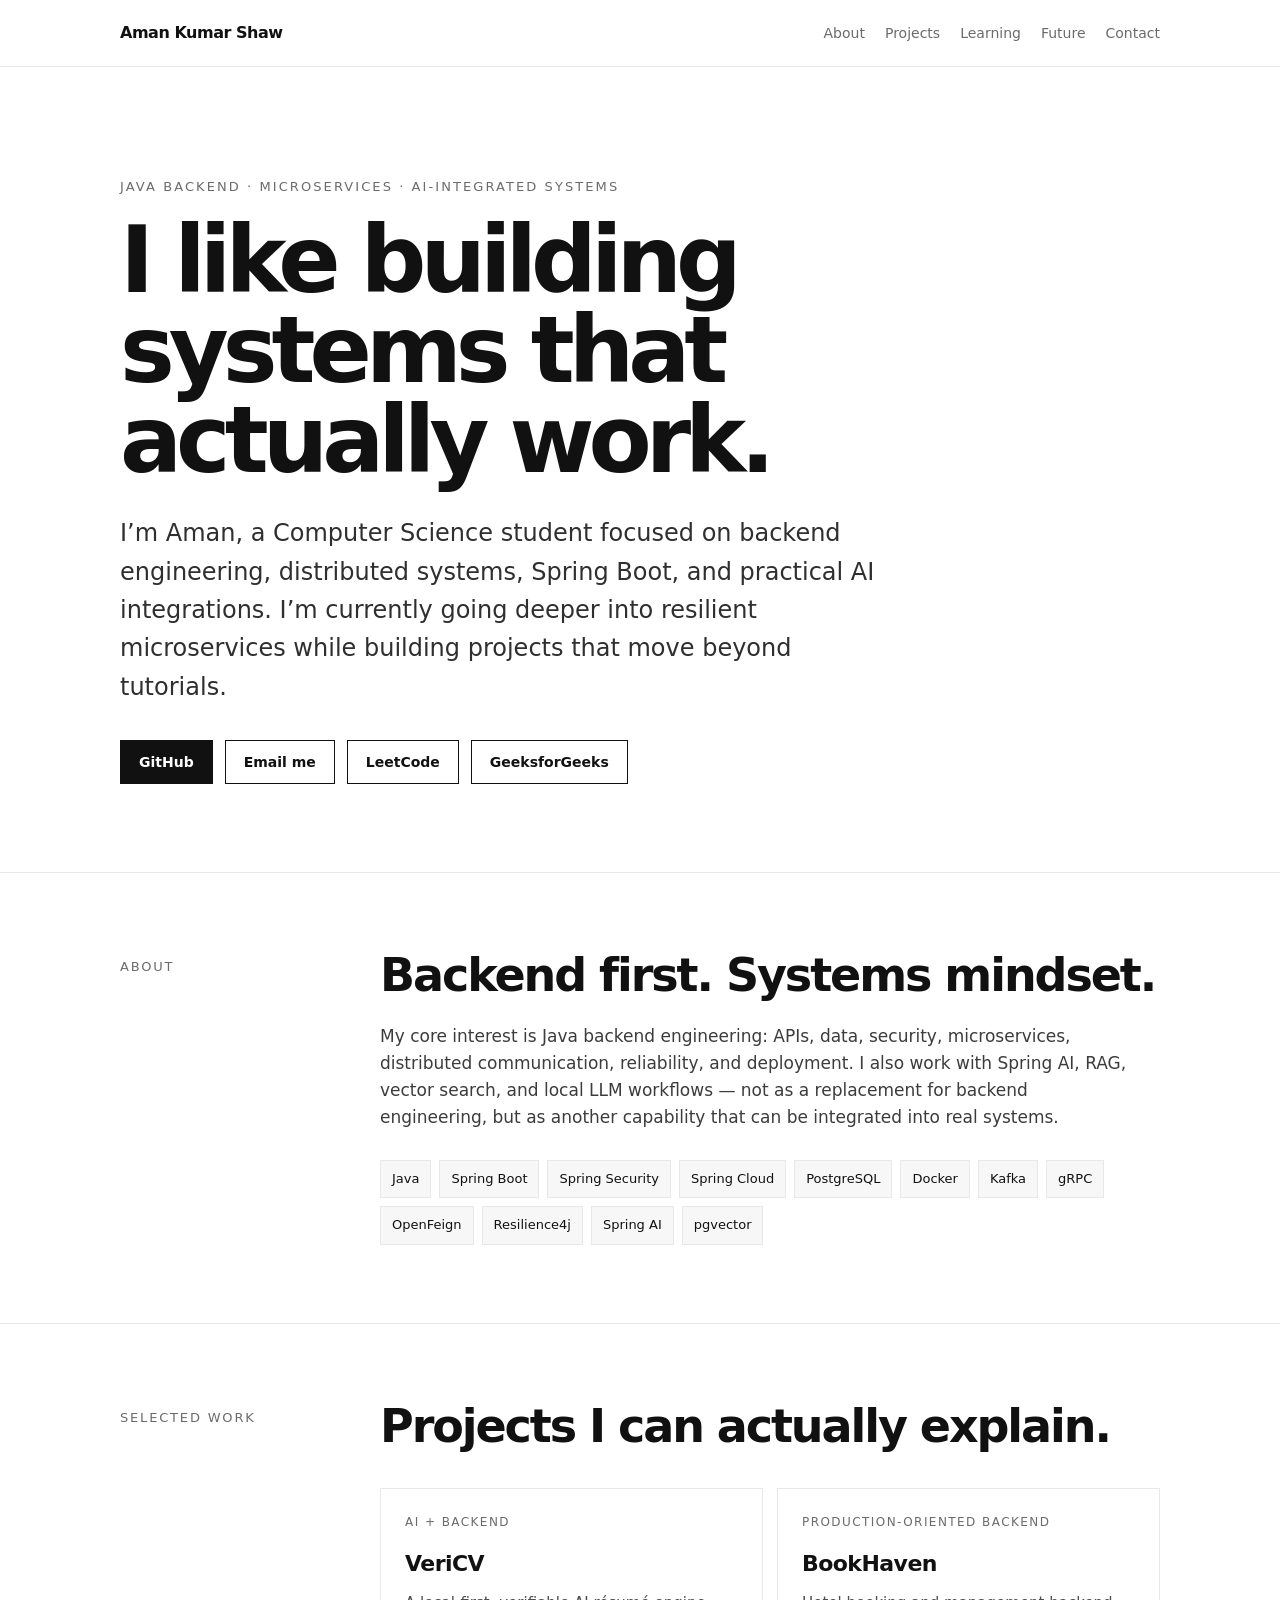
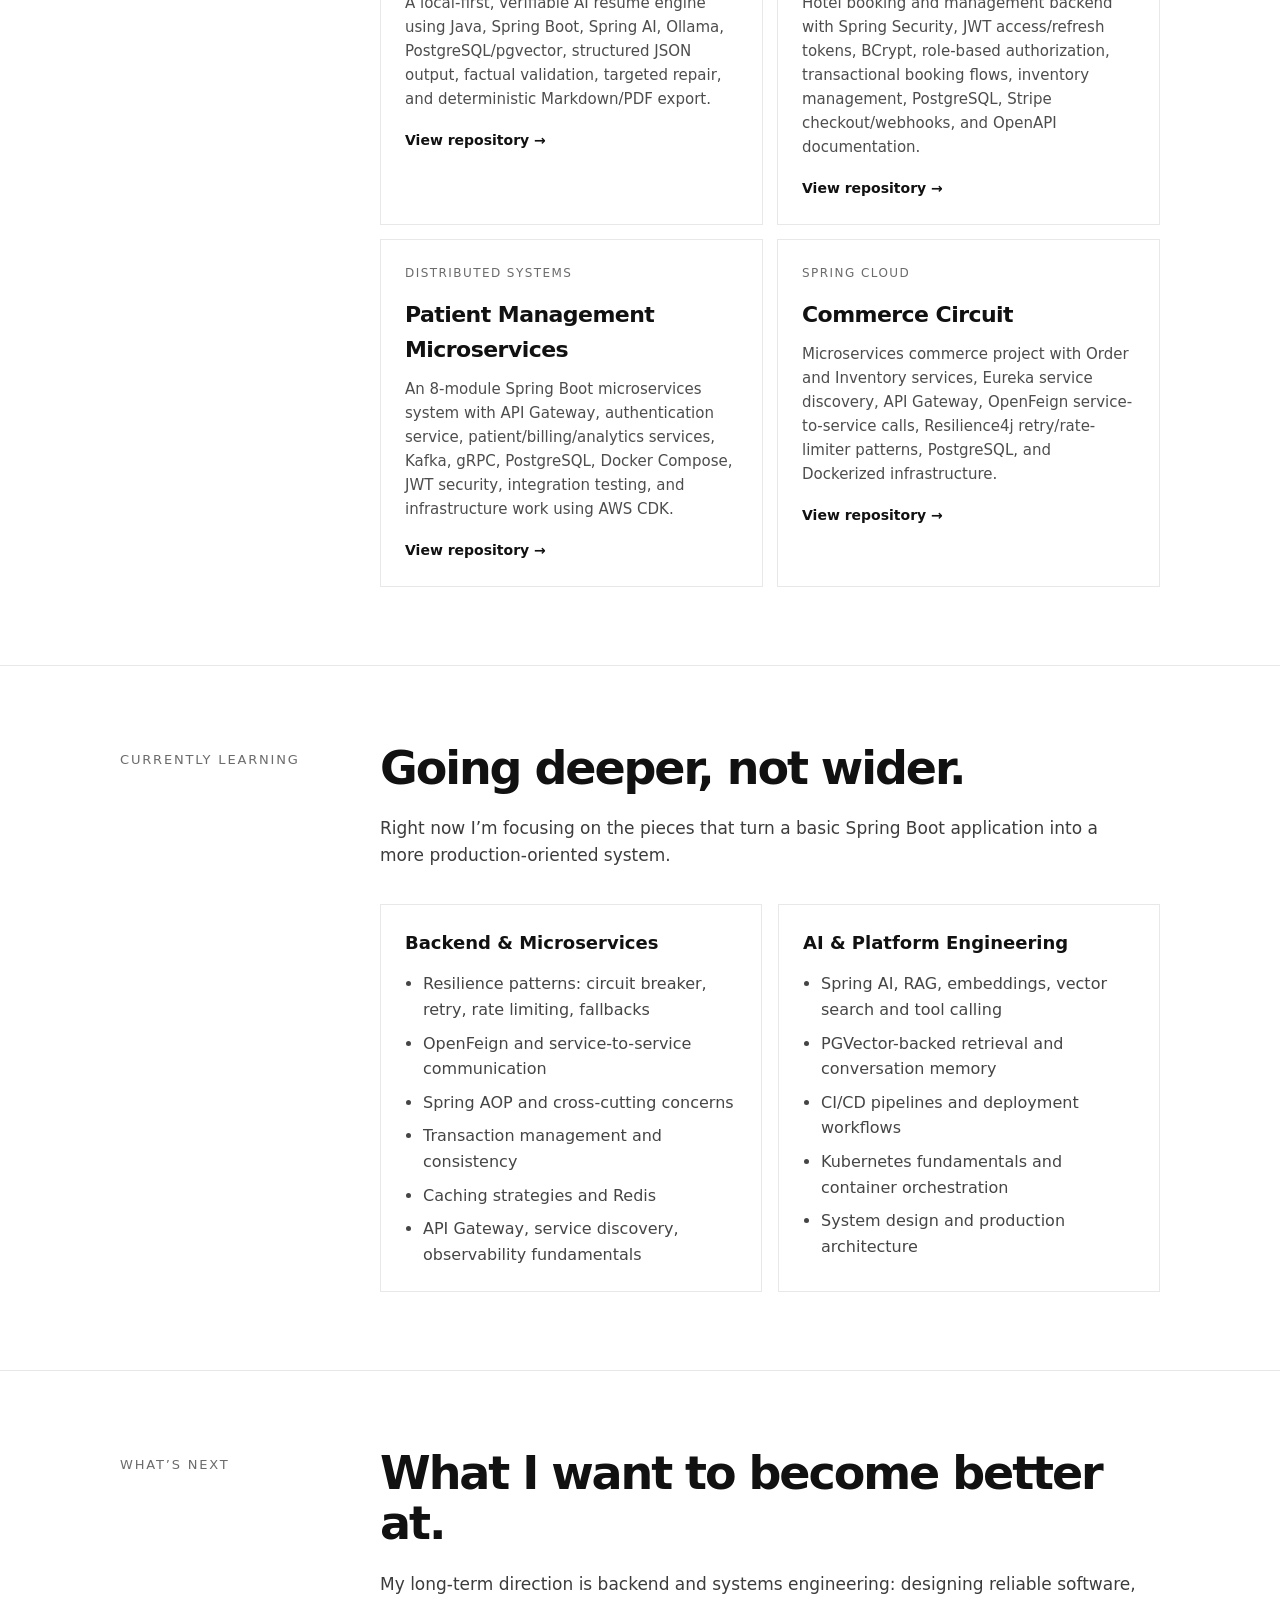
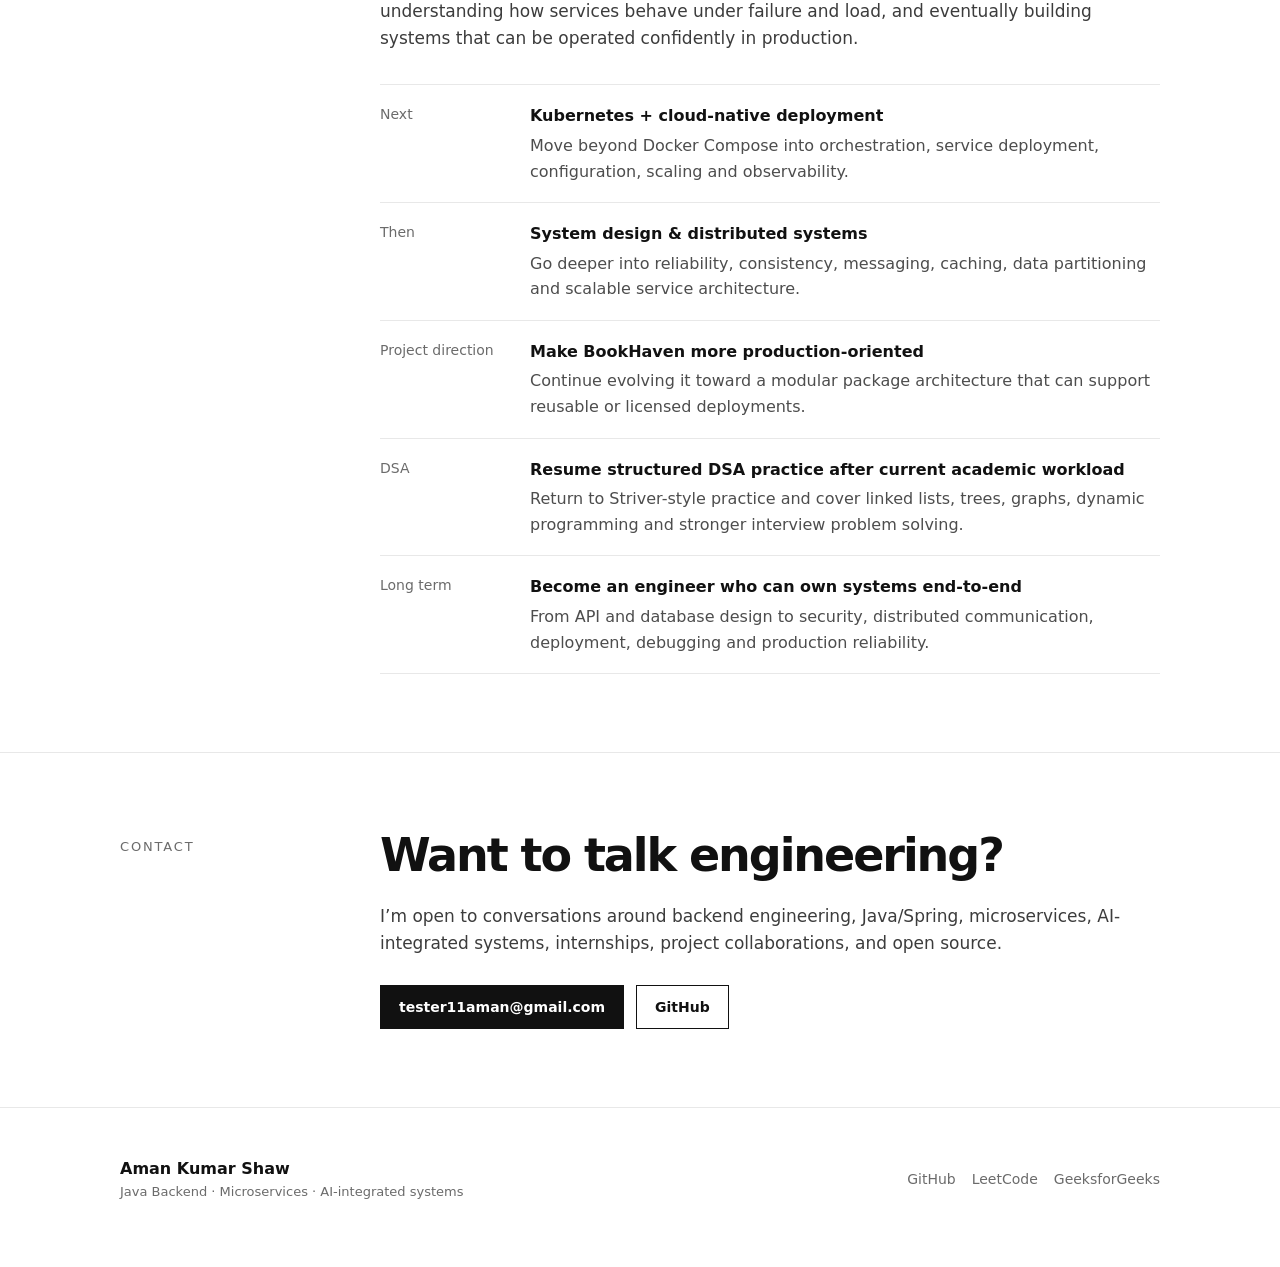
==== commit e0609cdc: "Replace legacy public contact email for privacy" ====
--- a/index.html
+++ b/index.html
@@ -1,50 +1,597 @@
-<!doctype html>
+<!DOCTYPE html>
 <html lang="en">
 <head>
- <meta charset="utf-8"><meta name="viewport" content="width=device-width, initial-scale=1"><meta name="theme-color" content="#f7f5f1">
- <title>Aman Kumar Shaw — Java Backend Developer</title>
- <meta name="description" content="Java backend developer and B.Tech CSE student graduating in 2028. Explore Aman Kumar Shaw’s Spring Boot projects, architecture notes, technical writing, and GitHub activity.">
- <meta property="og:title" content="Aman Kumar Shaw — Backend & Systems"><meta property="og:description" content="Java, Spring Boot, and the decisions behind the code. Projects, documentation, and research.">
- <meta property="og:image" content="https://jardanijovonovich6.github.io/assets/aman-formal.webp"><meta property="og:type" content="website">
- <link rel="canonical" href="https://jardanijovonovich6.github.io/"><link rel="icon" href="assets/favicon.svg" type="image/svg+xml">
- <link rel="stylesheet" href="styles.css?v=calendar-20261106"><script src="script.js?v=calendar-20261106" defer></script>
+  <meta charset="UTF-8" />
+  <meta name="viewport" content="width=device-width, initial-scale=1.0" />
+  <meta name="description" content="Aman Kumar Shaw — Java backend, microservices, and AI-integrated systems." />
+  <title>Aman Kumar Shaw | Portfolio</title>
+  <style>
+    :root {
+      --bg: #ffffff;
+      --text: #111111;
+      --muted: #6b6b6b;
+      --line: #e8e8e8;
+      --soft: #f7f7f7;
+      --max: 1040px;
+    }
+
+    * { box-sizing: border-box; }
+
+    html { scroll-behavior: smooth; }
+
+    body {
+      margin: 0;
+      font-family: Inter, ui-sans-serif, system-ui, -apple-system, BlinkMacSystemFont, "Segoe UI", sans-serif;
+      background: var(--bg);
+      color: var(--text);
+      line-height: 1.6;
+    }
+
+    a {
+      color: inherit;
+      text-decoration: none;
+    }
+
+    .container {
+      width: min(calc(100% - 40px), var(--max));
+      margin: 0 auto;
+    }
+
+    nav {
+      position: sticky;
+      top: 0;
+      z-index: 10;
+      background: rgba(255,255,255,0.94);
+      backdrop-filter: blur(12px);
+      border-bottom: 1px solid var(--line);
+    }
+
+    .nav-inner {
+      min-height: 66px;
+      display: flex;
+      align-items: center;
+      justify-content: space-between;
+      gap: 24px;
+    }
+
+    .brand {
+      font-weight: 700;
+      letter-spacing: -0.03em;
+    }
+
+    .nav-links {
+      display: flex;
+      gap: 20px;
+      font-size: 14px;
+      color: var(--muted);
+      flex-wrap: wrap;
+      justify-content: flex-end;
+    }
+
+    .nav-links a:hover,
+    .text-link:hover {
+      color: var(--text);
+    }
+
+    .hero {
+      padding: 110px 0 88px;
+      border-bottom: 1px solid var(--line);
+    }
+
+    .eyebrow {
+      font-size: 13px;
+      text-transform: uppercase;
+      letter-spacing: 0.16em;
+      color: var(--muted);
+      margin-bottom: 18px;
+    }
+
+    h1 {
+      font-size: clamp(48px, 9vw, 92px);
+      line-height: 0.98;
+      letter-spacing: -0.065em;
+      margin: 0 0 28px;
+      max-width: 900px;
+      font-weight: 760;
+    }
+
+    .hero p {
+      max-width: 760px;
+      font-size: clamp(18px, 2.3vw, 24px);
+      color: #2f2f2f;
+      margin: 0 0 34px;
+    }
+
+    .hero-actions {
+      display: flex;
+      gap: 12px;
+      flex-wrap: wrap;
+    }
+
+    .button {
+      display: inline-flex;
+      align-items: center;
+      justify-content: center;
+      min-height: 44px;
+      padding: 0 18px;
+      border: 1px solid var(--text);
+      font-size: 14px;
+      font-weight: 650;
+      transition: 0.2s ease;
+    }
+
+    .button.primary {
+      background: var(--text);
+      color: white;
+    }
+
+    .button:hover {
+      transform: translateY(-1px);
+    }
+
+    section {
+      padding: 78px 0;
+      border-bottom: 1px solid var(--line);
+    }
+
+    .section-head {
+      display: grid;
+      grid-template-columns: 220px 1fr;
+      gap: 40px;
+      align-items: start;
+    }
+
+    .section-label {
+      font-size: 13px;
+      text-transform: uppercase;
+      letter-spacing: 0.14em;
+      color: var(--muted);
+      padding-top: 6px;
+    }
+
+    .section-content h2 {
+      font-size: clamp(28px, 4.8vw, 46px);
+      line-height: 1.08;
+      letter-spacing: -0.045em;
+      margin: 0 0 22px;
+    }
+
+    .section-content > p {
+      max-width: 760px;
+      color: #3c3c3c;
+      margin: 0;
+      font-size: 17px;
+    }
+
+    .grid {
+      display: grid;
+      grid-template-columns: repeat(2, 1fr);
+      gap: 14px;
+      margin-top: 36px;
+    }
+
+    .card {
+      padding: 24px;
+      border: 1px solid var(--line);
+      background: white;
+      min-height: 210px;
+      transition: 0.2s ease;
+    }
+
+    .card:hover {
+      border-color: #cfcfcf;
+      transform: translateY(-2px);
+    }
+
+    .card .meta {
+      font-size: 12px;
+      text-transform: uppercase;
+      letter-spacing: 0.12em;
+      color: var(--muted);
+      margin-bottom: 14px;
+    }
+
+    .card h3 {
+      margin: 0 0 10px;
+      font-size: 22px;
+      letter-spacing: -0.025em;
+    }
+
+    .card p {
+      margin: 0;
+      color: #4d4d4d;
+      font-size: 15px;
+    }
+
+    .card .links {
+      margin-top: 18px;
+      display: flex;
+      gap: 14px;
+      flex-wrap: wrap;
+      font-size: 14px;
+      font-weight: 650;
+    }
+
+    .tag-list {
+      display: flex;
+      flex-wrap: wrap;
+      gap: 8px;
+      margin-top: 28px;
+    }
+
+    .tag {
+      border: 1px solid var(--line);
+      background: var(--soft);
+      padding: 8px 11px;
+      font-size: 13px;
+    }
+
+    .two-col {
+      display: grid;
+      grid-template-columns: 1fr 1fr;
+      gap: 16px;
+      margin-top: 34px;
+    }
+
+    .panel {
+      border: 1px solid var(--line);
+      padding: 24px;
+    }
+
+    .panel h3 {
+      margin: 0 0 14px;
+      font-size: 18px;
+    }
+
+    .panel ul {
+      margin: 0;
+      padding-left: 18px;
+      color: #454545;
+    }
+
+    .panel li + li {
+      margin-top: 8px;
+    }
+
+    .timeline {
+      margin-top: 32px;
+      border-top: 1px solid var(--line);
+    }
+
+    .timeline-item {
+      display: grid;
+      grid-template-columns: 130px 1fr;
+      gap: 20px;
+      padding: 18px 0;
+      border-bottom: 1px solid var(--line);
+    }
+
+    .timeline-item .when {
+      color: var(--muted);
+      font-size: 14px;
+    }
+
+    .timeline-item strong {
+      display: block;
+      margin-bottom: 4px;
+    }
+
+    .timeline-item span {
+      color: #4d4d4d;
+    }
+
+    footer {
+      padding: 48px 0 64px;
+    }
+
+    .footer-inner {
+      display: flex;
+      justify-content: space-between;
+      gap: 24px;
+      flex-wrap: wrap;
+      align-items: center;
+    }
+
+    .footer-links {
+      display: flex;
+      gap: 16px;
+      flex-wrap: wrap;
+      color: var(--muted);
+      font-size: 14px;
+    }
+
+    .small {
+      color: var(--muted);
+      font-size: 13px;
+    }
+
+    @media (max-width: 780px) {
+      .nav-inner {
+        align-items: flex-start;
+        padding: 18px 0;
+        flex-direction: column;
+      }
+
+      .nav-links {
+        justify-content: flex-start;
+      }
+
+      .hero {
+        padding: 76px 0 64px;
+      }
+
+      section {
+        padding: 58px 0;
+      }
+
+      .section-head,
+      .grid,
+      .two-col,
+      .timeline-item {
+        grid-template-columns: 1fr;
+      }
+
+      .section-head {
+        gap: 16px;
+      }
+
+      .timeline-item {
+        gap: 4px;
+      }
+    }
+  </style>
 </head>
-<body id="top">
- <a class="skip-link" href="#main">Skip to content</a>
- <header class="site-header wrap"><a class="identity" href="#top" aria-label="Aman Kumar Shaw, home"><span class="monogram">as<span>.</span></span><span class="identity-caption">AMAN KUMAR SHAW<br><span>BACKEND & SYSTEMS</span></span></a><nav aria-label="Main navigation"><a href="#projects">Projects</a><a href="#writing">Writing</a><a href="#about">About</a><a href="#activity">GitHub</a><a href="#contact">Contact</a></nav><a class="theme-toggle" href="dark.html" aria-label="Switch to the original dark portfolio"><svg viewBox="0 0 24 24" width="15" height="15" fill="none" stroke="currentColor" stroke-width="1.5" aria-hidden="true"><path d="M20.5 14A8.7 8.7 0 0 1 10 3.5 8.8 8.8 0 1 0 20.5 14Z"/></svg><span>Dark mode</span></a></header>
- <main id="main">
- <div class="hero-strip"><section class="hero wrap" aria-labelledby="hero-title"><div class="hero-copy"><p class="eyebrow">JAVA BACKEND DEVELOPER <span>/</span> KOLKATA, INDIA</p><h1 id="hero-title">Aman Kumar<br>Shaw<span>.</span></h1><p class="hero-line">I build backends, trace failures,<br>and write down what I learn.</p><p class="hero-description">Java and Spring Boot. Secure APIs, service communication, and validation-driven AI workflows.</p><div class="hero-actions"><a class="button primary" href="#projects">Explore selected work <span aria-hidden="true">↗</span></a></div><p class="hero-education">B.Tech CSE · Techno India University<br><span>2024–2028 · Seeking backend / software engineering opportunities</span></p></div><figure class="portrait-scene"><div class="portrait-background"><img src="assets/aman-formal.webp" alt="Aman Kumar Shaw wearing a dark suit and tie" width="1100" height="1204" fetchpriority="high" class="portrait"></div><figcaption><span>AMAN KUMAR SHAW</span><span>ENGINEERING, WITH INTENT.</span></figcaption></figure><div class="hero-bottom"><span>BUILD / UNDERSTAND / DOCUMENT</span><a href="https://github.com/JardaniJovonovich6" target="_blank" rel="noopener noreferrer">GitHub ↗</a><a href="https://www.linkedin.com/in/aman-kumar-shaw-260a332b8" target="_blank" rel="noopener noreferrer">LinkedIn ↗</a><a href="#projects" class="scroll-link">SCROLL TO EXPLORE ↓</a></div></section></div>
-
- <section class="toolkit wrap is-running" aria-label="Core technologies"><div class="toolkit-head"><p class="micro-label">THE CORE TOOLKIT</p><button class="toolkit-toggle" id="toolkit-toggle" type="button" aria-pressed="false" aria-controls="skills-track"><svg width="12" height="12" viewBox="0 0 12 12" fill="currentColor" aria-hidden="true"><path d="M3 2h2v8H3zm4 0h2v8H7z"/></svg><span>Pause skills</span></button></div><div class="skills-window"><div class="skills-track" id="skills-track"><div class="skills-group"><div class="skill-logo"><img src="assets/icons/java.svg" alt="" width="30" height="30" loading="lazy"><span>Java</span></div><div class="skill-logo"><img src="assets/icons/spring.svg" alt="" width="30" height="30" loading="lazy"><span>Spring Boot</span></div><div class="skill-logo"><img src="assets/icons/spring.svg" alt="" width="30" height="30" loading="lazy"><span>Spring Security</span></div><div class="skill-logo"><img src="assets/icons/spring.svg" alt="" width="30" height="30" loading="lazy"><span>Spring Cloud</span></div><div class="skill-logo"><img src="assets/icons/spring.svg" alt="" width="30" height="30" loading="lazy"><span>Spring AI</span></div><div class="skill-logo"><img src="assets/icons/hibernate.svg" alt="" width="30" height="30" loading="lazy"><span>Hibernate / JPA</span></div><div class="skill-logo"><img src="assets/icons/postgresql.svg" alt="" width="30" height="30" loading="lazy"><span>PostgreSQL</span></div><div class="skill-logo"><img src="assets/icons/sql.svg" alt="" width="30" height="30" loading="lazy"><span>SQL</span></div><div class="skill-logo"><img src="assets/icons/postgresql.svg" alt="" width="30" height="30" loading="lazy"><span>pgvector</span></div><div class="skill-logo"><img src="assets/icons/h2.svg" alt="" width="30" height="30" loading="lazy"><span>H2</span></div><div class="skill-logo"><img src="assets/icons/apachekafka.svg" alt="" width="30" height="30" loading="lazy"><span>Kafka</span></div><div class="skill-logo"><img src="assets/icons/grpc.svg" alt="" width="30" height="30" loading="lazy"><span>gRPC</span></div><div class="skill-logo"><img src="assets/icons/docker.svg" alt="" width="30" height="30" loading="lazy"><span>Docker / Compose</span></div><div class="skill-logo"><img src="assets/icons/git.svg" alt="" width="30" height="30" loading="lazy"><span>Git</span></div><div class="skill-logo"><img src="assets/icons/github.svg" alt="" width="30" height="30" loading="lazy"><span>GitHub</span></div><div class="skill-logo"><img src="assets/icons/maven.svg" alt="" width="30" height="30" loading="lazy"><span>Maven</span></div><div class="skill-logo"><img src="assets/icons/linux.svg" alt="" width="30" height="30" loading="lazy"><span>Linux</span></div><div class="skill-logo"><img src="assets/icons/javascript.svg" alt="" width="30" height="30" loading="lazy"><span>JavaScript</span></div><div class="skill-logo"><img src="assets/icons/c.svg" alt="" width="30" height="30" loading="lazy"><span>C</span></div><div class="skill-logo"><img src="assets/icons/cplusplus.svg" alt="" width="30" height="30" loading="lazy"><span>C++</span></div><div class="skill-logo"><img src="assets/icons/ollama.svg" alt="" width="30" height="30" loading="lazy"><span>Ollama</span></div><div class="skill-logo"><img src="assets/icons/mcp.svg" alt="" width="30" height="30" loading="lazy"><span>MCP</span></div><div class="skill-logo"><img src="assets/icons/zipkin.svg" alt="" width="30" height="30" loading="lazy"><span>Zipkin</span></div><div class="skill-logo"><img src="assets/icons/aws-cdk.svg" alt="" width="30" height="30" loading="lazy"><span>AWS CDK / LocalStack · learning</span></div></div><div class="skills-group" aria-hidden="true"><div class="skill-logo"><img src="assets/icons/java.svg" alt="" width="30" height="30" loading="lazy"><span>Java</span></div><div class="skill-logo"><img src="assets/icons/spring.svg" alt="" width="30" height="30" loading="lazy"><span>Spring Boot</span></div><div class="skill-logo"><img src="assets/icons/spring.svg" alt="" width="30" height="30" loading="lazy"><span>Spring Security</span></div><div class="skill-logo"><img src="assets/icons/spring.svg" alt="" width="30" height="30" loading="lazy"><span>Spring Cloud</span></div><div class="skill-logo"><img src="assets/icons/spring.svg" alt="" width="30" height="30" loading="lazy"><span>Spring AI</span></div><div class="skill-logo"><img src="assets/icons/hibernate.svg" alt="" width="30" height="30" loading="lazy"><span>Hibernate / JPA</span></div><div class="skill-logo"><img src="assets/icons/postgresql.svg" alt="" width="30" height="30" loading="lazy"><span>PostgreSQL</span></div><div class="skill-logo"><img src="assets/icons/sql.svg" alt="" width="30" height="30" loading="lazy"><span>SQL</span></div><div class="skill-logo"><img src="assets/icons/postgresql.svg" alt="" width="30" height="30" loading="lazy"><span>pgvector</span></div><div class="skill-logo"><img src="assets/icons/h2.svg" alt="" width="30" height="30" loading="lazy"><span>H2</span></div><div class="skill-logo"><img src="assets/icons/apachekafka.svg" alt="" width="30" height="30" loading="lazy"><span>Kafka</span></div><div class="skill-logo"><img src="assets/icons/grpc.svg" alt="" width="30" height="30" loading="lazy"><span>gRPC</span></div><div class="skill-logo"><img src="assets/icons/docker.svg" alt="" width="30" height="30" loading="lazy"><span>Docker / Compose</span></div><div class="skill-logo"><img src="assets/icons/git.svg" alt="" width="30" height="30" loading="lazy"><span>Git</span></div><div class="skill-logo"><img src="assets/icons/github.svg" alt="" width="30" height="30" loading="lazy"><span>GitHub</span></div><div class="skill-logo"><img src="assets/icons/maven.svg" alt="" width="30" height="30" loading="lazy"><span>Maven</span></div><div class="skill-logo"><img src="assets/icons/linux.svg" alt="" width="30" height="30" loading="lazy"><span>Linux</span></div><div class="skill-logo"><img src="assets/icons/javascript.svg" alt="" width="30" height="30" loading="lazy"><span>JavaScript</span></div><div class="skill-logo"><img src="assets/icons/c.svg" alt="" width="30" height="30" loading="lazy"><span>C</span></div><div class="skill-logo"><img src="assets/icons/cplusplus.svg" alt="" width="30" height="30" loading="lazy"><span>C++</span></div><div class="skill-logo"><img src="assets/icons/ollama.svg" alt="" width="30" height="30" loading="lazy"><span>Ollama</span></div><div class="skill-logo"><img src="assets/icons/mcp.svg" alt="" width="30" height="30" loading="lazy"><span>MCP</span></div><div class="skill-logo"><img src="assets/icons/zipkin.svg" alt="" width="30" height="30" loading="lazy"><span>Zipkin</span></div><div class="skill-logo"><img src="assets/icons/aws-cdk.svg" alt="" width="30" height="30" loading="lazy"><span>AWS CDK / LocalStack · learning</span></div></div></div></div></section>
-
- <section class="section wrap" id="projects" aria-labelledby="work-title"><div class="section-heading"><p class="eyebrow">01 / SELECTED WORK</p><div><h2 id="work-title">The decisions behind the code.</h2><p>Projects and learning work, with the implementation, architecture, and the decisions behind them.</p></div></div><div class="project-list"><article class="project" id="project-vericv">
- <div class="project-heading"><span class="project-number">01</span><div><p class="project-kicker">AI APPLICATIONS / VALIDATION</p><h3>VeriCV</h3><p class="project-intro">Résumé tailoring with evidence behind the output.</p></div><a class="repo-link" href="https://github.com/JardaniJovonovich6/VeriCV" target="_blank" rel="noopener noreferrer" aria-label="VeriCV repository">Repository <span aria-hidden="true">↗</span></a></div>
- <div class="project-content"><div class="problem-solution"><div><h4>The problem</h4><p>An AI-generated résumé can sound convincing while introducing unsupported skills, dates, or claims.</p></div><div><h4>The approach</h4><p>Separate structured generation, source-grounded validation, targeted repair, and document export.</p></div></div><p class="project-stack">Java 25 · Spring Boot · Spring AI · Ollama · MCP</p>
- <details open><summary>Architecture & implementation <span aria-hidden="true">+</span></summary><div class="project-detail"><p class="micro-label">SIMPLIFIED FLOW</p><div class="architecture" aria-label="Simplified architecture"><span>Résumé + job</span><b aria-hidden="true">→</b><span>Structured JSON</span><b aria-hidden="true">→</b><span>Validate / repair</span><b aria-hidden="true">→</b><span>Markdown → PDF</span></div><div class="detail-columns"><div><h4>What I built</h4><p>Built a local browser workspace, REST endpoints, and MCP adapters for readable PDF inputs, job context, review, and export. Provider and client-generated workflows use the same validation boundary.</p></div><div><h4>The result</h4><p>A reviewable résumé draft and requirement analysis, with PDF export when validation and rendering succeed.</p></div></div><p class="project-note">Local application. Validation is a safeguard; results still need human review.</p></div></details>
- <div class="project-extra"><a href="https://github.com/JardaniJovonovich6/VeriCV/blob/main/docs/HOW_TO_GET_STARTED.md" target="_blank" rel="noopener noreferrer">Setup & walkthrough ↗</a></div></div></article><article class="project" id="project-commerce-circuit">
- <div class="project-heading"><span class="project-number">02</span><div><p class="project-kicker">MICROSERVICES / OBSERVABILITY</p><span class="learning-badge">Learning project</span><h3>Commerce Circuit</h3><p class="project-intro">Service boundaries, configuration, and observability.</p></div><a class="repo-link" href="https://github.com/JardaniJovonovich6/commerce-circuit" target="_blank" rel="noopener noreferrer" aria-label="Commerce Circuit repository">Repository <span aria-hidden="true">↗</span></a></div>
- <div class="project-content"><p class="project-stack">Spring Cloud · OpenFeign · PostgreSQL · Docker · Zipkin</p>
- <div class="project-detail learning-architecture"><p class="micro-label">ARCHITECTURE / SIMPLIFIED FLOW</p><div class="architecture" aria-label="Simplified architecture"><span>API Gateway</span><b aria-hidden="true">→</b><span>Order service</span><b aria-hidden="true">→</b><span>Inventory service</span><b aria-hidden="true">→</b><span>Separate databases</span></div><div class="learning-focus"><h4>What I’m working through</h4><p>Working through Gateway routing, Eureka discovery, Git-backed configuration, and order/inventory communication with OpenFeign. Exploring failure handling and how structured logs connect to Zipkin traces.</p></div></div>
- <div class="project-extra"><a href="https://medium.com/@ashaw8176/elk-stack-with-zipkin-in-a-spring-boot-4-microservices-project-a-docker-setup-guide-for-2026-4cc94ecc5993" target="_blank" rel="noopener noreferrer">Read the debugging guide ↗</a></div></div></article><article class="project" id="project-bookhaven">
- <div class="project-heading"><span class="project-number">03</span><div><p class="project-kicker">SECURITY / TRANSACTIONS</p><h3>BookHaven</h3><p class="project-intro">Booking logic with security and transaction boundaries.</p></div><a class="repo-link" href="https://github.com/JardaniJovonovich6/BookHaven" target="_blank" rel="noopener noreferrer" aria-label="BookHaven repository">Repository <span aria-hidden="true">↗</span></a></div>
- <div class="project-content"><div class="problem-solution"><div><h4>The problem</h4><p>Booking a room brings together authentication, availability, pricing, inventory, and payment state.</p></div><div><h4>The approach</h4><p>Build protected booking and administration APIs with transactional booking flows and separate pricing strategies.</p></div></div><p class="project-stack">Spring Security · JWT · JPA / Hibernate · PostgreSQL · Stripe</p>
- <details ><summary>Architecture & implementation <span aria-hidden="true">+</span></summary><div class="project-detail"><p class="micro-label">SIMPLIFIED FLOW</p><div class="architecture" aria-label="Simplified architecture"><span>Authenticated API</span><b aria-hidden="true">→</b><span>Booking / pricing</span><b aria-hidden="true">→</b><span>Room inventory</span><b aria-hidden="true">→</b><span>Stripe checkout</span></div><div class="detail-columns"><div><h4>What I built</h4><p>Implemented access/refresh tokens, BCrypt password hashing, role-based authorization, transactional inventory flows, and Stripe checkout/payment-webhook integration.</p></div><div><h4>The result</h4><p>A backend covering booking, room inventory, administration, and payment integration.</p></div></div><p class="project-note">Project implementation; throughput and latency have not been benchmarked for this portfolio.</p></div></details>
- </div></article><article class="project" id="project-patient-management-system-aman">
- <div class="project-heading"><span class="project-number">04</span><div><p class="project-kicker">MESSAGING / SERVICE COMMUNICATION</p><span class="learning-badge">Learning project</span><h3>Patient Management</h3><p class="project-intro">Synchronous calls and asynchronous events.</p></div><a class="repo-link" href="https://github.com/JardaniJovonovich6/Patient-Management-System-aman" target="_blank" rel="noopener noreferrer" aria-label="Patient Management repository">Repository <span aria-hidden="true">↗</span></a></div>
- <div class="project-content"><p class="project-stack">Spring Boot · Kafka · gRPC · Docker Compose · AWS CDK</p>
- <div class="project-detail learning-architecture"><p class="micro-label">ARCHITECTURE / SIMPLIFIED FLOW</p><div class="architecture" aria-label="Simplified architecture"><span>Gateway / auth</span><b aria-hidden="true">→</b><span>Patient service</span><b aria-hidden="true">→</b><span class="architecture-branches"><span>gRPC → Billing</span><span>Kafka → Analytics</span></span></div><div class="learning-focus"><h4>What I’m working through</h4><p>Working through the roles of Gateway, Auth, Patient, Billing, and Analytics modules. Exploring gRPC calls, Kafka event flows, Docker Compose, and local AWS CDK / LocalStack infrastructure experiments.</p></div></div>
- </div></article><article class="project" id="project-devicelens">
- <div class="project-heading"><span class="project-number">05</span><div><p class="project-kicker">BROWSER PRIVACY / LIVE APPLICATION</p><h3>DeviceLens</h3><p class="project-intro">A closer look at what a website can learn about a browser.</p></div><a class="repo-link" href="https://github.com/JardaniJovonovich6/DeviceLens" target="_blank" rel="noopener noreferrer" aria-label="DeviceLens repository">Repository <span aria-hidden="true">↗</span></a></div>
- <div class="project-content"><div class="problem-solution"><div><h4>The problem</h4><p>Browser-visible device information and permission states are often difficult to interpret.</p></div><div><h4>The approach</h4><p>Explain exposed signals locally, with privacy guidance and user-controlled report exports.</p></div></div><p class="project-stack">Java 21 · Spring Boot · JavaScript · Docker · Render</p>
- <details ><summary>Architecture & implementation <span aria-hidden="true">+</span></summary><div class="project-detail"><p class="micro-label">SIMPLIFIED FLOW</p><div class="architecture" aria-label="Simplified architecture"><span>Browser signals</span><b aria-hidden="true">→</b><span>Local inspection</span><b aria-hidden="true">→</b><span>Explained readings</span><b aria-hidden="true">→</b><span>Local export</span></div><div class="detail-columns"><div><h4>What I built</h4><p>Explains 38 browser-visible signals and checks six permission states without requesting the underlying access. Inspection results remain in the browser; Spring Boot serves the interface.</p></div><div><h4>The result</h4><p>A public application visitors can try, with repeatable inspection and local JSON/text exports.</p></div></div><p class="project-note">An educational privacy inspector, not a security audit or safety score. Render may take time to wake up.</p></div></details>
- <div class="project-extra"><a class="live-link" href="https://devicelens-xcjh.onrender.com" target="_blank" rel="noopener noreferrer"><span aria-hidden="true">●</span> Check your browser’s privacy ↗</a></div></div></article></div><a class="text-link more-work" href="https://github.com/JardaniJovonovich6?tab=repositories" target="_blank" rel="noopener noreferrer">Explore all repositories <span aria-hidden="true">↗</span></a></section>
-
- <section class="writing-section section" id="writing" aria-labelledby="writing-title"><div class="wrap"><div class="section-heading"><p class="eyebrow">02 / WRITING & RESEARCH</p><div><h2 id="writing-title">The work after the work.</h2><p>Documentation is part of how I learn. The setup, the mistakes, and the checks that explain what actually happened.</p></div></div><article class="featured-writing"><div class="writing-copy"><p class="micro-label">TECHNICAL GUIDE / MEDIUM / OCTOBER 2026</p><h3>From a log line<br>to the whole request.</h3><p>ELK Stack with Zipkin in a Spring Boot 4 microservices project. A local Docker setup, secure Elastic configuration, structured Gateway logs, and a trace ID connecting Kibana to Zipkin.</p><p class="writing-detail">Includes the TLS hostname problem, validation at each stage, and the debugging routine behind the guide.</p><a class="text-link" href="https://medium.com/@ashaw8176/elk-stack-with-zipkin-in-a-spring-boot-4-microservices-project-a-docker-setup-guide-for-2026-4cc94ecc5993" target="_blank" rel="noopener noreferrer">Read the guide <span aria-hidden="true">↗</span></a></div><div class="trace-note" role="img" aria-label="Gateway JSON logs flow through Logstash into Elasticsearch and Kibana. A trace ID links the logs to Zipkin."><div class="note-header"><span>REQUEST FIELD NOTES</span><span>001</span></div><div class="trace-step"><span>01</span> API Gateway <small>JSON logs</small></div><div class="trace-line"></div><div class="trace-step"><span>02</span> Logstash <small>collect / transform</small></div><div class="trace-line"></div><div class="trace-step"><span>03</span> Elasticsearch <small>index / search</small></div><div class="trace-line"></div><div class="trace-step"><span>04</span> Kibana → Zipkin</div><div class="note-footer">one traceId / follow the request</div></div></article><a class="research-row" href="https://htmlhoster.com/p/6XN3J7KC/hit6.html" target="_blank" rel="noopener noreferrer"><span class="micro-label">INDEPENDENT RESEARCH<br>WORKING PAPER</span><div><h3>The 2026–2027 Tech Labor Market Study</h3><p>Exploring changes in the technology job market and engineering skills.</p></div><span aria-hidden="true">↗</span></a><div class="writing-links"><span>MORE NOTES & EXPLORATIONS</span><a href="https://medium.com/@ashaw8176" target="_blank" rel="noopener noreferrer">Medium ↗</a><a href="https://dev.to/wesker_programming_vlogs" target="_blank" rel="noopener noreferrer">Dev.to ↗</a></div></div></section>
-
- <section class="section wrap" id="about" aria-labelledby="about-title"><div class="about-grid"><div><p class="eyebrow">03 / BACKGROUND</p><h2 id="about-title">Curiosity, followed<br>through to the details.</h2><p class="about-lead">I’m a B.Tech Computer Science student at Techno India University, Kolkata, graduating in 2028.</p><p>My focus is Java backend engineering: API design, persistence, security, transactions, and communication between services. I also build practical AI workflows with Spring AI and structured output.</p><p>I like understanding how a system behaves, especially when something fails. Writing down the debugging process helps me turn a working setup into something I can explain and revisit.</p><div class="education-note"><span class="micro-label">PRACTICAL TRAINING</span><strong>JPMorgan Chase Software Engineering Job Simulation</strong><p>Forage · January 2026. Kafka consumption, JPA/H2 persistence, external REST integration, and Maven-based verification.</p></div></div><div class="skills-detail"><p class="micro-label">SKILLS & CONTINUING PRACTICE</p><dl><div><dt>Languages</dt><dd>Java, SQL, C, C++, JavaScript</dd></div><div><dt>Backend</dt><dd>Spring Boot, Spring Security / JWT, JPA / Hibernate, REST APIs, transactions</dd></div><div><dt>Services</dt><dd>Spring Cloud Gateway, Eureka, OpenFeign, Config Server, Kafka, gRPC, Resilience4j</dd></div><div><dt>Data & AI</dt><dd>PostgreSQL, H2, pgvector, Spring AI, MCP, Ollama</dd></div><div><dt>Tools</dt><dd>Git, Maven, Docker / Compose, Linux, Micrometer / Zipkin; AWS CDK / LocalStack experiments</dd></div><div><dt>Going deeper</dt><dd>Event contracts, data consistency, observability, system design, and deployment</dd></div></dl><div class="practice-links"><a href="https://leetcode.com/u/PerfectionistwithAman/" target="_blank" rel="noopener noreferrer">LeetCode ↗</a><a href="https://www.geeksforgeeks.org/profile/user_xcbp1be55ec?tab=activity" target="_blank" rel="noopener noreferrer">GeeksforGeeks ↗</a></div></div></div></section>
-
- <section class="activity-section section" id="activity" aria-labelledby="activity-title"><div class="wrap"><div class="github-overview"><div><p class="eyebrow">04 / GITHUB ACTIVITY</p><h2 id="activity-title">GitHub, day by day.</h2><p>Contribution history from my GitHub profile, with recent changes you can open and inspect.</p><a class="text-link" href="https://github.com/JardaniJovonovich6?tab=overview" target="_blank" rel="noopener noreferrer">View on GitHub <span aria-hidden="true">↗</span></a></div><dl class="profile-stats" aria-label="GitHub statistics"><div><dt>Contributions</dt><dd id="github-contribution-total">151</dd><span class="stat-period">past year</span></div><div><dt>Active days</dt><dd id="github-active-days">47</dd><span class="stat-period">past year</span></div><div><dt>Public repositories</dt><dd id="github-repositories">13</dd><span>on GitHub</span></div><div><dt>Followers</dt><dd id="github-followers">4</dd><span>on GitHub</span></div></dl></div><p class="profile-stats-status" id="profile-stats-status">Public profile snapshot · 2026-11-05</p><div class="github-calendar" id="github-calendar"><div class="calendar-heading"><div><h3>Contribution calendar</h3><p id="calendar-range">02 Nov 2025 – 05 Nov 2026</p></div><label class="calendar-period" for="calendar-period">Period <select id="calendar-period" disabled><option value="last">Past year</option><option value="2026">2026</option><option value="2025">2025</option><option value="2024">2024</option></select></label></div><div class="calendar-scroll" tabindex="0" aria-label="Scrollable contribution calendar"><div class="calendar-board"><div class="calendar-months" id="calendar-months" style="--weeks:53"><span style="grid-column:1">Nov</span><span style="grid-column:5">Dec</span><span style="grid-column:9">Jan</span><span style="grid-column:14">Feb</span><span style="grid-column:18">Mar</span><span style="grid-column:22">Apr</span><span style="grid-column:26">May</span><span style="grid-column:31">Jun</span><span style="grid-column:35">Jul</span><span style="grid-column:39">Aug</span><span style="grid-column:44">Sep</span><span style="grid-column:48">Oct</span><span style="grid-column:53">Nov</span></div><div class="calendar-body"><div class="calendar-weekdays" aria-hidden="true"><span></span><span>Mon</span><span></span><span>Wed</span><span></span><span>Fri</span><span></span></div><div class="calendar-grid" id="calendar-grid" role="group" aria-label="Daily GitHub contributions. Use arrow keys to explore days."><button type="button" class="calendar-day level-0" data-date="2025-11-02" data-count="0" tabindex="-1" aria-label="02 Nov 2025: 0 contributions" title="02 Nov 2025: 0 contributions"></button><button type="button" class="calendar-day level-0" data-date="2025-11-03" data-count="0" tabindex="-1" aria-label="03 Nov 2025: 0 contributions" title="03 Nov 2025: 0 contributions"></button><button type="button" class="calendar-day level-3" data-date="2025-11-04" data-count="4" tabindex="-1" aria-label="04 Nov 2025: 4 contributions" title="04 Nov 2025: 4 contributions"></button><button type="button" class="calendar-day level-0" data-date="2025-11-05" data-count="0" tabindex="-1" aria-label="05 Nov 2025: 0 contributions" title="05 Nov 2025: 0 contributions"></button><button type="button" class="calendar-day level-0" data-date="2025-11-06" data-count="0" tabindex="-1" aria-label="06 Nov 2025: 0 contributions" title="06 Nov 2025: 0 contributions"></button><button type="button" class="calendar-day level-0" data-date="2025-11-07" data-count="0" tabindex="-1" aria-label="07 Nov 2025: 0 contributions" title="07 Nov 2025: 0 contributions"></button><button type="button" class="calendar-day level-0" data-date="2025-11-08" data-count="0" tabindex="-1" aria-label="08 Nov 2025: 0 contributions" title="08 Nov 2025: 0 contributions"></button><button type="button" class="calendar-day level-0" data-date="2025-11-09" data-count="0" tabindex="-1" aria-label="09 Nov 2025: 0 contributions" title="09 Nov 2025: 0 contributions"></button><button type="button" class="calendar-day level-0" data-date="2025-11-10" data-count="0" tabindex="-1" aria-label="10 Nov 2025: 0 contributions" title="10 Nov 2025: 0 contributions"></button><button type="button" class="calendar-day level-0" data-date="2025-11-11" data-count="0" tabindex="-1" aria-label="11 Nov 2025: 0 contributions" title="11 Nov 2025: 0 contributions"></button><button type="button" class="calendar-day level-0" data-date="2025-11-12" data-count="0" tabindex="-1" aria-label="12 Nov 2025: 0 contributions" title="12 Nov 2025: 0 contributions"></button><button type="button" class="calendar-day level-0" data-date="2025-11-13" data-count="0" tabindex="-1" aria-label="13 Nov 2025: 0 contributions" title="13 Nov 2025: 0 contributions"></button><button type="button" class="calendar-day level-0" data-date="2025-11-14" data-count="0" tabindex="-1" aria-label="14 Nov 2025: 0 contributions" title="14 Nov 2025: 0 contributions"></button><button type="button" class="calendar-day level-0" data-date="2025-11-15" data-count="0" tabindex="-1" aria-label="15 Nov 2025: 0 contributions" title="15 Nov 2025: 0 contributions"></button><button type="button" class="calendar-day level-0" data-date="2025-11-16" data-count="0" tabindex="-1" aria-label="16 Nov 2025: 0 contributions" title="16 Nov 2025: 0 contributions"></button><button type="button" class="calendar-day level-0" data-date="2025-11-17" data-count="0" tabindex="-1" aria-label="17 Nov 2025: 0 contributions" title="17 Nov 2025: 0 contributions"></button><button type="button" class="calendar-day level-0" data-date="2025-11-18" data-count="0" tabindex="-1" aria-label="18 Nov 2025: 0 contributions" title="18 Nov 2025: 0 contributions"></button><button type="button" class="calendar-day level-0" data-date="2025-11-19" data-count="0" tabindex="-1" aria-label="19 Nov 2025: 0 contributions" title="19 Nov 2025: 0 contributions"></button><button type="button" class="calendar-day level-0" data-date="2025-11-20" data-count="0" tabindex="-1" aria-label="20 Nov 2025: 0 contributions" title="20 Nov 2025: 0 contributions"></button><button type="button" class="calendar-day level-0" data-date="2025-11-21" data-count="0" tabindex="-1" aria-label="21 Nov 2025: 0 contributions" title="21 Nov 2025: 0 contributions"></button><button type="button" class="calendar-day level-0" data-date="2025-11-22" data-count="0" tabindex="-1" aria-label="22 Nov 2025: 0 contributions" title="22 Nov 2025: 0 contributions"></button><button type="button" class="calendar-day level-0" data-date="2025-11-23" data-count="0" tabindex="-1" aria-label="23 Nov 2025: 0 contributions" title="23 Nov 2025: 0 contributions"></button><button type="button" class="calendar-day level-0" data-date="2025-11-24" data-count="0" tabindex="-1" aria-label="24 Nov 2025: 0 contributions" title="24 Nov 2025: 0 contributions"></button><button type="button" class="calendar-day level-0" data-date="2025-11-25" data-count="0" tabindex="-1" aria-label="25 Nov 2025: 0 contributions" title="25 Nov 2025: 0 contributions"></button><button type="button" class="calendar-day level-0" data-date="2025-11-26" data-count="0" tabindex="-1" aria-label="26 Nov 2025: 0 contributions" title="26 Nov 2025: 0 contributions"></button><button type="button" class="calendar-day level-0" data-date="2025-11-27" data-count="0" tabindex="-1" aria-label="27 Nov 2025: 0 contributions" title="27 Nov 2025: 0 contributions"></button><button type="button" class="calendar-day level-0" data-date="2025-11-28" data-count="0" tabindex="-1" aria-label="28 Nov 2025: 0 contributions" title="28 Nov 2025: 0 contributions"></button><button type="button" class="calendar-day level-0" data-date="2025-11-29" data-count="0" tabindex="-1" aria-label="29 Nov 2025: 0 contributions" title="29 Nov 2025: 0 contributions"></button><button type="button" class="calendar-day level-0" data-date="2025-11-30" data-count="0" tabindex="-1" aria-label="30 Nov 2025: 0 contributions" title="30 Nov 2025: 0 contributions"></button><button type="button" class="calendar-day level-0" data-date="2025-12-01" data-count="0" tabindex="-1" aria-label="01 Dec 2025: 0 contributions" title="01 Dec 2025: 0 contributions"></button><button type="button" class="calendar-day level-0" data-date="2025-12-02" data-count="0" tabindex="-1" aria-label="02 Dec 2025: 0 contributions" title="02 Dec 2025: 0 contributions"></button><button type="button" class="calendar-day level-0" data-date="2025-12-03" data-count="0" tabindex="-1" aria-label="03 Dec 2025: 0 contributions" title="03 Dec 2025: 0 contributions"></button><button type="button" class="calendar-day level-0" data-date="2025-12-04" data-count="0" tabindex="-1" aria-label="04 Dec 2025: 0 contributions" title="04 Dec 2025: 0 contributions"></button><button type="button" class="calendar-day level-0" data-date="2025-12-05" data-count="0" tabindex="-1" aria-label="05 Dec 2025: 0 contributions" title="05 Dec 2025: 0 contributions"></button><button type="button" class="calendar-day level-0" data-date="2025-12-06" data-count="0" tabindex="-1" aria-label="06 Dec 2025: 0 contributions" title="06 Dec 2025: 0 contributions"></button><button type="button" class="calendar-day level-0" data-date="2025-12-07" data-count="0" tabindex="-1" aria-label="07 Dec 2025: 0 contributions" title="07 Dec 2025: 0 contributions"></button><button type="button" class="calendar-day level-0" data-date="2025-12-08" data-count="0" tabindex="-1" aria-label="08 Dec 2025: 0 contributions" title="08 Dec 2025: 0 contributions"></button><button type="button" class="calendar-day level-0" data-date="2025-12-09" data-count="0" tabindex="-1" aria-label="09 Dec 2025: 0 contributions" title="09 Dec 2025: 0 contributions"></button><button type="button" class="calendar-day level-0" data-date="2025-12-10" data-count="0" tabindex="-1" aria-label="10 Dec 2025: 0 contributions" title="10 Dec 2025: 0 contributions"></button><button type="button" class="calendar-day level-0" data-date="2025-12-11" data-count="0" tabindex="-1" aria-label="11 Dec 2025: 0 contributions" title="11 Dec 2025: 0 contributions"></button><button type="button" class="calendar-day level-0" data-date="2025-12-12" data-count="0" tabindex="-1" aria-label="12 Dec 2025: 0 contributions" title="12 Dec 2025: 0 contributions"></button><button type="button" class="calendar-day level-0" data-date="2025-12-13" data-count="0" tabindex="-1" aria-label="13 Dec 2025: 0 contributions" title="13 Dec 2025: 0 contributions"></button><button type="button" class="calendar-day level-0" data-date="2025-12-14" data-count="0" tabindex="-1" aria-label="14 Dec 2025: 0 contributions" title="14 Dec 2025: 0 contributions"></button><button type="button" class="calendar-day level-0" data-date="2025-12-15" data-count="0" tabindex="-1" aria-label="15 Dec 2025: 0 contributions" title="15 Dec 2025: 0 contributions"></button><button type="button" class="calendar-day level-0" data-date="2025-12-16" data-count="0" tabindex="-1" aria-label="16 Dec 2025: 0 contributions" title="16 Dec 2025: 0 contributions"></button><button type="button" class="calendar-day level-0" data-date="2025-12-17" data-count="0" tabindex="-1" aria-label="17 Dec 2025: 0 contributions" title="17 Dec 2025: 0 contributions"></button><button type="button" class="calendar-day level-0" data-date="2025-12-18" data-count="0" tabindex="-1" aria-label="18 Dec 2025: 0 contributions" title="18 Dec 2025: 0 contributions"></button><button type="button" class="calendar-day level-0" data-date="2025-12-19" data-count="0" tabindex="-1" aria-label="19 Dec 2025: 0 contributions" title="19 Dec 2025: 0 contributions"></button><button type="button" class="calendar-day level-0" data-date="2025-12-20" data-count="0" tabindex="-1" aria-label="20 Dec 2025: 0 contributions" title="20 Dec 2025: 0 contributions"></button><button type="button" class="calendar-day level-0" data-date="2025-12-21" data-count="0" tabindex="-1" aria-label="21 Dec 2025: 0 contributions" title="21 Dec 2025: 0 contributions"></button><button type="button" class="calendar-day level-0" data-date="2025-12-22" data-count="0" tabindex="-1" aria-label="22 Dec 2025: 0 contributions" title="22 Dec 2025: 0 contributions"></button><button type="button" class="calendar-day level-0" data-date="2025-12-23" data-count="0" tabindex="-1" aria-label="23 Dec 2025: 0 contributions" title="23 Dec 2025: 0 contributions"></button><button type="button" class="calendar-day level-0" data-date="2025-12-24" data-count="0" tabindex="-1" aria-label="24 Dec 2025: 0 contributions" title="24 Dec 2025: 0 contributions"></button><button type="button" class="calendar-day level-0" data-date="2025-12-25" data-count="0" tabindex="-1" aria-label="25 Dec 2025: 0 contributions" title="25 Dec 2025: 0 contributions"></button><button type="button" class="calendar-day level-0" data-date="2025-12-26" data-count="0" tabindex="-1" aria-label="26 Dec 2025: 0 contributions" title="26 Dec 2025: 0 contributions"></button><button type="button" class="calendar-day level-0" data-date="2025-12-27" data-count="0" tabindex="-1" aria-label="27 Dec 2025: 0 contributions" title="27 Dec 2025: 0 contributions"></button><button type="button" class="calendar-day level-0" data-date="2025-12-28" data-count="0" tabindex="-1" aria-label="28 Dec 2025: 0 contributions" title="28 Dec 2025: 0 contributions"></button><button type="button" class="calendar-day level-0" data-date="2025-12-29" data-count="0" tabindex="-1" aria-label="29 Dec 2025: 0 contributions" title="29 Dec 2025: 0 contributions"></button><button type="button" class="calendar-day level-0" data-date="2025-12-30" data-count="0" tabindex="-1" aria-label="30 Dec 2025: 0 contributions" title="30 Dec 2025: 0 contributions"></button><button type="button" class="calendar-day level-0" data-date="2025-12-31" data-count="0" tabindex="-1" aria-label="31 Dec 2025: 0 contributions" title="31 Dec 2025: 0 contributions"></button><button type="button" class="calendar-day level-0" data-date="2026-01-01" data-count="0" tabindex="-1" aria-label="01 Jan 2026: 0 contributions" title="01 Jan 2026: 0 contributions"></button><button type="button" class="calendar-day level-0" data-date="2026-01-02" data-count="0" tabindex="-1" aria-label="02 Jan 2026: 0 contributions" title="02 Jan 2026: 0 contributions"></button><button type="button" class="calendar-day level-0" data-date="2026-01-03" data-count="0" tabindex="-1" aria-label="03 Jan 2026: 0 contributions" title="03 Jan 2026: 0 contributions"></button><button type="button" class="calendar-day level-0" data-date="2026-01-04" data-count="0" tabindex="-1" aria-label="04 Jan 2026: 0 contributions" title="04 Jan 2026: 0 contributions"></button><button type="button" class="calendar-day level-0" data-date="2026-01-05" data-count="0" tabindex="-1" aria-label="05 Jan 2026: 0 contributions" title="05 Jan 2026: 0 contributions"></button><button type="button" class="calendar-day level-0" data-date="2026-01-06" data-count="0" tabindex="-1" aria-label="06 Jan 2026: 0 contributions" title="06 Jan 2026: 0 contributions"></button><button type="button" class="calendar-day level-0" data-date="2026-01-07" data-count="0" tabindex="-1" aria-label="07 Jan 2026: 0 contributions" title="07 Jan 2026: 0 contributions"></button><button type="button" class="calendar-day level-0" data-date="2026-01-08" data-count="0" tabindex="-1" aria-label="08 Jan 2026: 0 contributions" title="08 Jan 2026: 0 contributions"></button><button type="button" class="calendar-day level-0" data-date="2026-01-09" data-count="0" tabindex="-1" aria-label="09 Jan 2026: 0 contributions" title="09 Jan 2026: 0 contributions"></button><button type="button" class="calendar-day level-0" data-date="2026-01-10" data-count="0" tabindex="-1" aria-label="10 Jan 2026: 0 contributions" title="10 Jan 2026: 0 contributions"></button><button type="button" class="calendar-day level-0" data-date="2026-01-11" data-count="0" tabindex="-1" aria-label="11 Jan 2026: 0 contributions" title="11 Jan 2026: 0 contributions"></button><button type="button" class="calendar-day level-0" data-date="2026-01-12" data-count="0" tabindex="-1" aria-label="12 Jan 2026: 0 contributions" title="12 Jan 2026: 0 contributions"></button><button type="button" class="calendar-day level-0" data-date="2026-01-13" data-count="0" tabindex="-1" aria-label="13 Jan 2026: 0 contributions" title="13 Jan 2026: 0 contributions"></button><button type="button" class="calendar-day level-0" data-date="2026-01-14" data-count="0" tabindex="-1" aria-label="14 Jan 2026: 0 contributions" title="14 Jan 2026: 0 contributions"></button><button type="button" class="calendar-day level-0" data-date="2026-01-15" data-count="0" tabindex="-1" aria-label="15 Jan 2026: 0 contributions" title="15 Jan 2026: 0 contributions"></button><button type="button" class="calendar-day level-0" data-date="2026-01-16" data-count="0" tabindex="-1" aria-label="16 Jan 2026: 0 contributions" title="16 Jan 2026: 0 contributions"></button><button type="button" class="calendar-day level-0" data-date="2026-01-17" data-count="0" tabindex="-1" aria-label="17 Jan 2026: 0 contributions" title="17 Jan 2026: 0 contributions"></button><button type="button" class="calendar-day level-0" data-date="2026-01-18" data-count="0" tabindex="-1" aria-label="18 Jan 2026: 0 contributions" title="18 Jan 2026: 0 contributions"></button><button type="button" class="calendar-day level-0" data-date="2026-01-19" data-count="0" tabindex="-1" aria-label="19 Jan 2026: 0 contributions" title="19 Jan 2026: 0 contributions"></button><button type="button" class="calendar-day level-0" data-date="2026-01-20" data-count="0" tabindex="-1" aria-label="20 Jan 2026: 0 contributions" title="20 Jan 2026: 0 contributions"></button><button type="button" class="calendar-day level-0" data-date="2026-01-21" data-count="0" tabindex="-1" aria-label="21 Jan 2026: 0 contributions" title="21 Jan 2026: 0 contributions"></button><button type="button" class="calendar-day level-0" data-date="2026-01-22" data-count="0" tabindex="-1" aria-label="22 Jan 2026: 0 contributions" title="22 Jan 2026: 0 contributions"></button><button type="button" class="calendar-day level-0" data-date="2026-01-23" data-count="0" tabindex="-1" aria-label="23 Jan 2026: 0 contributions" title="23 Jan 2026: 0 contributions"></button><button type="button" class="calendar-day level-0" data-date="2026-01-24" data-count="0" tabindex="-1" aria-label="24 Jan 2026: 0 contributions" title="24 Jan 2026: 0 contributions"></button><button type="button" class="calendar-day level-0" data-date="2026-01-25" data-count="0" tabindex="-1" aria-label="25 Jan 2026: 0 contributions" title="25 Jan 2026: 0 contributions"></button><button type="button" class="calendar-day level-1" data-date="2026-01-26" data-count="1" tabindex="-1" aria-label="26 Jan 2026: 1 contribution" title="26 Jan 2026: 1 contribution"></button><button type="button" class="calendar-day level-0" data-date="2026-01-27" data-count="0" tabindex="-1" aria-label="27 Jan 2026: 0 contributions" title="27 Jan 2026: 0 contributions"></button><button type="button" class="calendar-day level-0" data-date="2026-01-28" data-count="0" tabindex="-1" aria-label="28 Jan 2026: 0 contributions" title="28 Jan 2026: 0 contributions"></button><button type="button" class="calendar-day level-0" data-date="2026-01-29" data-count="0" tabindex="-1" aria-label="29 Jan 2026: 0 contributions" title="29 Jan 2026: 0 contributions"></button><button type="button" class="calendar-day level-0" data-date="2026-01-30" data-count="0" tabindex="-1" aria-label="30 Jan 2026: 0 contributions" title="30 Jan 2026: 0 contributions"></button><button type="button" class="calendar-day level-0" data-date="2026-01-31" data-count="0" tabindex="-1" aria-label="31 Jan 2026: 0 contributions" title="31 Jan 2026: 0 contributions"></button><button type="button" class="calendar-day level-0" data-date="2026-02-01" data-count="0" tabindex="-1" aria-label="01 Feb 2026: 0 contributions" title="01 Feb 2026: 0 contributions"></button><button type="button" class="calendar-day level-0" data-date="2026-02-02" data-count="0" tabindex="-1" aria-label="02 Feb 2026: 0 contributions" title="02 Feb 2026: 0 contributions"></button><button type="button" class="calendar-day level-0" data-date="2026-02-03" data-count="0" tabindex="-1" aria-label="03 Feb 2026: 0 contributions" title="03 Feb 2026: 0 contributions"></button><button type="button" class="calendar-day level-0" data-date="2026-02-04" data-count="0" tabindex="-1" aria-label="04 Feb 2026: 0 contributions" title="04 Feb 2026: 0 contributions"></button><button type="button" class="calendar-day level-0" data-date="2026-02-05" data-count="0" tabindex="-1" aria-label="05 Feb 2026: 0 contributions" title="05 Feb 2026: 0 contributions"></button><button type="button" class="calendar-day level-0" data-date="2026-02-06" data-count="0" tabindex="-1" aria-label="06 Feb 2026: 0 contributions" title="06 Feb 2026: 0 contributions"></button><button type="button" class="calendar-day level-0" data-date="2026-02-07" data-count="0" tabindex="-1" aria-label="07 Feb 2026: 0 contributions" title="07 Feb 2026: 0 contributions"></button><button type="button" class="calendar-day level-0" data-date="2026-02-08" data-count="0" tabindex="-1" aria-label="08 Feb 2026: 0 contributions" title="08 Feb 2026: 0 contributions"></button><button type="button" class="calendar-day level-0" data-date="2026-02-09" data-count="0" tabindex="-1" aria-label="09 Feb 2026: 0 contributions" title="09 Feb 2026: 0 contributions"></button><button type="button" class="calendar-day level-0" data-date="2026-02-10" data-count="0" tabindex="-1" aria-label="10 Feb 2026: 0 contributions" title="10 Feb 2026: 0 contributions"></button><button type="button" class="calendar-day level-0" data-date="2026-02-11" data-count="0" tabindex="-1" aria-label="11 Feb 2026: 0 contributions" title="11 Feb 2026: 0 contributions"></button><button type="button" class="calendar-day level-0" data-date="2026-02-12" data-count="0" tabindex="-1" aria-label="12 Feb 2026: 0 contributions" title="12 Feb 2026: 0 contributions"></button><button type="button" class="calendar-day level-0" data-date="2026-02-13" data-count="0" tabindex="-1" aria-label="13 Feb 2026: 0 contributions" title="13 Feb 2026: 0 contributions"></button><button type="button" class="calendar-day level-0" data-date="2026-02-14" data-count="0" tabindex="-1" aria-label="14 Feb 2026: 0 contributions" title="14 Feb 2026: 0 contributions"></button><button type="button" class="calendar-day level-0" data-date="2026-02-15" data-count="0" tabindex="-1" aria-label="15 Feb 2026: 0 contributions" title="15 Feb 2026: 0 contributions"></button><button type="button" class="calendar-day level-0" data-date="2026-02-16" data-count="0" tabindex="-1" aria-label="16 Feb 2026: 0 contributions" title="16 Feb 2026: 0 contributions"></button><button type="button" class="calendar-day level-0" data-date="2026-02-17" data-count="0" tabindex="-1" aria-label="17 Feb 2026: 0 contributions" title="17 Feb 2026: 0 contributions"></button><button type="button" class="calendar-day level-0" data-date="2026-02-18" data-count="0" tabindex="-1" aria-label="18 Feb 2026: 0 contributions" title="18 Feb 2026: 0 contributions"></button><button type="button" class="calendar-day level-0" data-date="2026-02-19" data-count="0" tabindex="-1" aria-label="19 Feb 2026: 0 contributions" title="19 Feb 2026: 0 contributions"></button><button type="button" class="calendar-day level-0" data-date="2026-02-20" data-count="0" tabindex="-1" aria-label="20 Feb 2026: 0 contributions" title="20 Feb 2026: 0 contributions"></button><button type="button" class="calendar-day level-0" data-date="2026-02-21" data-count="0" tabindex="-1" aria-label="21 Feb 2026: 0 contributions" title="21 Feb 2026: 0 contributions"></button><button type="button" class="calendar-day level-0" data-date="2026-02-22" data-count="0" tabindex="-1" aria-label="22 Feb 2026: 0 contributions" title="22 Feb 2026: 0 contributions"></button><button type="button" class="calendar-day level-0" data-date="2026-02-23" data-count="0" tabindex="-1" aria-label="23 Feb 2026: 0 contributions" title="23 Feb 2026: 0 contributions"></button><button type="button" class="calendar-day level-0" data-date="2026-02-24" data-count="0" tabindex="-1" aria-label="24 Feb 2026: 0 contributions" title="24 Feb 2026: 0 contributions"></button><button type="button" class="calendar-day level-0" data-date="2026-02-25" data-count="0" tabindex="-1" aria-label="25 Feb 2026: 0 contributions" title="25 Feb 2026: 0 contributions"></button><button type="button" class="calendar-day level-0" data-date="2026-02-26" data-count="0" tabindex="-1" aria-label="26 Feb 2026: 0 contributions" title="26 Feb 2026: 0 contributions"></button><button type="button" class="calendar-day level-0" data-date="2026-02-27" data-count="0" tabindex="-1" aria-label="27 Feb 2026: 0 contributions" title="27 Feb 2026: 0 contributions"></button><button type="button" class="calendar-day level-0" data-date="2026-02-28" data-count="0" tabindex="-1" aria-label="28 Feb 2026: 0 contributions" title="28 Feb 2026: 0 contributions"></button><button type="button" class="calendar-day level-0" data-date="2026-03-01" data-count="0" tabindex="-1" aria-label="01 Mar 2026: 0 contributions" title="01 Mar 2026: 0 contributions"></button><button type="button" class="calendar-day level-0" data-date="2026-03-02" data-count="0" tabindex="-1" aria-label="02 Mar 2026: 0 contributions" title="02 Mar 2026: 0 contributions"></button><button type="button" class="calendar-day level-0" data-date="2026-03-03" data-count="0" tabindex="-1" aria-label="03 Mar 2026: 0 contributions" title="03 Mar 2026: 0 contributions"></button><button type="button" class="calendar-day level-0" data-date="2026-03-04" data-count="0" tabindex="-1" aria-label="04 Mar 2026: 0 contributions" title="04 Mar 2026: 0 contributions"></button><button type="button" class="calendar-day level-0" data-date="2026-03-05" data-count="0" tabindex="-1" aria-label="05 Mar 2026: 0 contributions" title="05 Mar 2026: 0 contributions"></button><button type="button" class="calendar-day level-0" data-date="2026-03-06" data-count="0" tabindex="-1" aria-label="06 Mar 2026: 0 contributions" title="06 Mar 2026: 0 contributions"></button><button type="button" class="calendar-day level-0" data-date="2026-03-07" data-count="0" tabindex="-1" aria-label="07 Mar 2026: 0 contributions" title="07 Mar 2026: 0 contributions"></button><button type="button" class="calendar-day level-0" data-date="2026-03-08" data-count="0" tabindex="-1" aria-label="08 Mar 2026: 0 contributions" title="08 Mar 2026: 0 contributions"></button><button type="button" class="calendar-day level-0" data-date="2026-03-09" data-count="0" tabindex="-1" aria-label="09 Mar 2026: 0 contributions" title="09 Mar 2026: 0 contributions"></button><button type="button" class="calendar-day level-0" data-date="2026-03-10" data-count="0" tabindex="-1" aria-label="10 Mar 2026: 0 contributions" title="10 Mar 2026: 0 contributions"></button><button type="button" class="calendar-day level-0" data-date="2026-03-11" data-count="0" tabindex="-1" aria-label="11 Mar 2026: 0 contributions" title="11 Mar 2026: 0 contributions"></button><button type="button" class="calendar-day level-0" data-date="2026-03-12" data-count="0" tabindex="-1" aria-label="12 Mar 2026: 0 contributions" title="12 Mar 2026: 0 contributions"></button><button type="button" class="calendar-day level-0" data-date="2026-03-13" data-count="0" tabindex="-1" aria-label="13 Mar 2026: 0 contributions" title="13 Mar 2026: 0 contributions"></button><button type="button" class="calendar-day level-0" data-date="2026-03-14" data-count="0" tabindex="-1" aria-label="14 Mar 2026: 0 contributions" title="14 Mar 2026: 0 contributions"></button><button type="button" class="calendar-day level-0" data-date="2026-03-15" data-count="0" tabindex="-1" aria-label="15 Mar 2026: 0 contributions" title="15 Mar 2026: 0 contributions"></button><button type="button" class="calendar-day level-0" data-date="2026-03-16" data-count="0" tabindex="-1" aria-label="16 Mar 2026: 0 contributions" title="16 Mar 2026: 0 contributions"></button><button type="button" class="calendar-day level-0" data-date="2026-03-17" data-count="0" tabindex="-1" aria-label="17 Mar 2026: 0 contributions" title="17 Mar 2026: 0 contributions"></button><button type="button" class="calendar-day level-0" data-date="2026-03-18" data-count="0" tabindex="-1" aria-label="18 Mar 2026: 0 contributions" title="18 Mar 2026: 0 contributions"></button><button type="button" class="calendar-day level-0" data-date="2026-03-19" data-count="0" tabindex="-1" aria-label="19 Mar 2026: 0 contributions" title="19 Mar 2026: 0 contributions"></button><button type="button" class="calendar-day level-0" data-date="2026-03-20" data-count="0" tabindex="-1" aria-label="20 Mar 2026: 0 contributions" title="20 Mar 2026: 0 contributions"></button><button type="button" class="calendar-day level-0" data-date="2026-03-21" data-count="0" tabindex="-1" aria-label="21 Mar 2026: 0 contributions" title="21 Mar 2026: 0 contributions"></button><button type="button" class="calendar-day level-0" data-date="2026-03-22" data-count="0" tabindex="-1" aria-label="22 Mar 2026: 0 contributions" title="22 Mar 2026: 0 contributions"></button><button type="button" class="calendar-day level-0" data-date="2026-03-23" data-count="0" tabindex="-1" aria-label="23 Mar 2026: 0 contributions" title="23 Mar 2026: 0 contributions"></button><button type="button" class="calendar-day level-0" data-date="2026-03-24" data-count="0" tabindex="-1" aria-label="24 Mar 2026: 0 contributions" title="24 Mar 2026: 0 contributions"></button><button type="button" class="calendar-day level-0" data-date="2026-03-25" data-count="0" tabindex="-1" aria-label="25 Mar 2026: 0 contributions" title="25 Mar 2026: 0 contributions"></button><button type="button" class="calendar-day level-0" data-date="2026-03-26" data-count="0" tabindex="-1" aria-label="26 Mar 2026: 0 contributions" title="26 Mar 2026: 0 contributions"></button><button type="button" class="calendar-day level-0" data-date="2026-03-27" data-count="0" tabindex="-1" aria-label="27 Mar 2026: 0 contributions" title="27 Mar 2026: 0 contributions"></button><button type="button" class="calendar-day level-0" data-date="2026-03-28" data-count="0" tabindex="-1" aria-label="28 Mar 2026: 0 contributions" title="28 Mar 2026: 0 contributions"></button><button type="button" class="calendar-day level-0" data-date="2026-03-29" data-count="0" tabindex="-1" aria-label="29 Mar 2026: 0 contributions" title="29 Mar 2026: 0 contributions"></button><button type="button" class="calendar-day level-0" data-date="2026-03-30" data-count="0" tabindex="-1" aria-label="30 Mar 2026: 0 contributions" title="30 Mar 2026: 0 contributions"></button><button type="button" class="calendar-day level-0" data-date="2026-03-31" data-count="0" tabindex="-1" aria-label="31 Mar 2026: 0 contributions" title="31 Mar 2026: 0 contributions"></button><button type="button" class="calendar-day level-0" data-date="2026-04-01" data-count="0" tabindex="-1" aria-label="01 Apr 2026: 0 contributions" title="01 Apr 2026: 0 contributions"></button><button type="button" class="calendar-day level-0" data-date="2026-04-02" data-count="0" tabindex="-1" aria-label="02 Apr 2026: 0 contributions" title="02 Apr 2026: 0 contributions"></button><button type="button" class="calendar-day level-0" data-date="2026-04-03" data-count="0" tabindex="-1" aria-label="03 Apr 2026: 0 contributions" title="03 Apr 2026: 0 contributions"></button><button type="button" class="calendar-day level-0" data-date="2026-04-04" data-count="0" tabindex="-1" aria-label="04 Apr 2026: 0 contributions" title="04 Apr 2026: 0 contributions"></button><button type="button" class="calendar-day level-0" data-date="2026-04-05" data-count="0" tabindex="-1" aria-label="05 Apr 2026: 0 contributions" title="05 Apr 2026: 0 contributions"></button><button type="button" class="calendar-day level-0" data-date="2026-04-06" data-count="0" tabindex="-1" aria-label="06 Apr 2026: 0 contributions" title="06 Apr 2026: 0 contributions"></button><button type="button" class="calendar-day level-0" data-date="2026-04-07" data-count="0" tabindex="-1" aria-label="07 Apr 2026: 0 contributions" title="07 Apr 2026: 0 contributions"></button><button type="button" class="calendar-day level-0" data-date="2026-04-08" data-count="0" tabindex="-1" aria-label="08 Apr 2026: 0 contributions" title="08 Apr 2026: 0 contributions"></button><button type="button" class="calendar-day level-0" data-date="2026-04-09" data-count="0" tabindex="-1" aria-label="09 Apr 2026: 0 contributions" title="09 Apr 2026: 0 contributions"></button><button type="button" class="calendar-day level-0" data-date="2026-04-10" data-count="0" tabindex="-1" aria-label="10 Apr 2026: 0 contributions" title="10 Apr 2026: 0 contributions"></button><button type="button" class="calendar-day level-0" data-date="2026-04-11" data-count="0" tabindex="-1" aria-label="11 Apr 2026: 0 contributions" title="11 Apr 2026: 0 contributions"></button><button type="button" class="calendar-day level-0" data-date="2026-04-12" data-count="0" tabindex="-1" aria-label="12 Apr 2026: 0 contributions" title="12 Apr 2026: 0 contributions"></button><button type="button" class="calendar-day level-0" data-date="2026-04-13" data-count="0" tabindex="-1" aria-label="13 Apr 2026: 0 contributions" title="13 Apr 2026: 0 contributions"></button><button type="button" class="calendar-day level-0" data-date="2026-04-14" data-count="0" tabindex="-1" aria-label="14 Apr 2026: 0 contributions" title="14 Apr 2026: 0 contributions"></button><button type="button" class="calendar-day level-0" data-date="2026-04-15" data-count="0" tabindex="-1" aria-label="15 Apr 2026: 0 contributions" title="15 Apr 2026: 0 contributions"></button><button type="button" class="calendar-day level-0" data-date="2026-04-16" data-count="0" tabindex="-1" aria-label="16 Apr 2026: 0 contributions" title="16 Apr 2026: 0 contributions"></button><button type="button" class="calendar-day level-0" data-date="2026-04-17" data-count="0" tabindex="-1" aria-label="17 Apr 2026: 0 contributions" title="17 Apr 2026: 0 contributions"></button><button type="button" class="calendar-day level-0" data-date="2026-04-18" data-count="0" tabindex="-1" aria-label="18 Apr 2026: 0 contributions" title="18 Apr 2026: 0 contributions"></button><button type="button" class="calendar-day level-0" data-date="2026-04-19" data-count="0" tabindex="-1" aria-label="19 Apr 2026: 0 contributions" title="19 Apr 2026: 0 contributions"></button><button type="button" class="calendar-day level-0" data-date="2026-04-20" data-count="0" tabindex="-1" aria-label="20 Apr 2026: 0 contributions" title="20 Apr 2026: 0 contributions"></button><button type="button" class="calendar-day level-0" data-date="2026-04-21" data-count="0" tabindex="-1" aria-label="21 Apr 2026: 0 contributions" title="21 Apr 2026: 0 contributions"></button><button type="button" class="calendar-day level-0" data-date="2026-04-22" data-count="0" tabindex="-1" aria-label="22 Apr 2026: 0 contributions" title="22 Apr 2026: 0 contributions"></button><button type="button" class="calendar-day level-0" data-date="2026-04-23" data-count="0" tabindex="-1" aria-label="23 Apr 2026: 0 contributions" title="23 Apr 2026: 0 contributions"></button><button type="button" class="calendar-day level-0" data-date="2026-04-24" data-count="0" tabindex="-1" aria-label="24 Apr 2026: 0 contributions" title="24 Apr 2026: 0 contributions"></button><button type="button" class="calendar-day level-0" data-date="2026-04-25" data-count="0" tabindex="-1" aria-label="25 Apr 2026: 0 contributions" title="25 Apr 2026: 0 contributions"></button><button type="button" class="calendar-day level-0" data-date="2026-04-26" data-count="0" tabindex="-1" aria-label="26 Apr 2026: 0 contributions" title="26 Apr 2026: 0 contributions"></button><button type="button" class="calendar-day level-0" data-date="2026-04-27" data-count="0" tabindex="-1" aria-label="27 Apr 2026: 0 contributions" title="27 Apr 2026: 0 contributions"></button><button type="button" class="calendar-day level-0" data-date="2026-04-28" data-count="0" tabindex="-1" aria-label="28 Apr 2026: 0 contributions" title="28 Apr 2026: 0 contributions"></button><button type="button" class="calendar-day level-0" data-date="2026-04-29" data-count="0" tabindex="-1" aria-label="29 Apr 2026: 0 contributions" title="29 Apr 2026: 0 contributions"></button><button type="button" class="calendar-day level-0" data-date="2026-04-30" data-count="0" tabindex="-1" aria-label="30 Apr 2026: 0 contributions" title="30 Apr 2026: 0 contributions"></button><button type="button" class="calendar-day level-0" data-date="2026-05-01" data-count="0" tabindex="-1" aria-label="01 May 2026: 0 contributions" title="01 May 2026: 0 contributions"></button><button type="button" class="calendar-day level-0" data-date="2026-05-02" data-count="0" tabindex="-1" aria-label="02 May 2026: 0 contributions" title="02 May 2026: 0 contributions"></button><button type="button" class="calendar-day level-0" data-date="2026-05-03" data-count="0" tabindex="-1" aria-label="03 May 2026: 0 contributions" title="03 May 2026: 0 contributions"></button><button type="button" class="calendar-day level-0" data-date="2026-05-04" data-count="0" tabindex="-1" aria-label="04 May 2026: 0 contributions" title="04 May 2026: 0 contributions"></button><button type="button" class="calendar-day level-0" data-date="2026-05-05" data-count="0" tabindex="-1" aria-label="05 May 2026: 0 contributions" title="05 May 2026: 0 contributions"></button><button type="button" class="calendar-day level-0" data-date="2026-05-06" data-count="0" tabindex="-1" aria-label="06 May 2026: 0 contributions" title="06 May 2026: 0 contributions"></button><button type="button" class="calendar-day level-0" data-date="2026-05-07" data-count="0" tabindex="-1" aria-label="07 May 2026: 0 contributions" title="07 May 2026: 0 contributions"></button><button type="button" class="calendar-day level-0" data-date="2026-05-08" data-count="0" tabindex="-1" aria-label="08 May 2026: 0 contributions" title="08 May 2026: 0 contributions"></button><button type="button" class="calendar-day level-0" data-date="2026-05-09" data-count="0" tabindex="-1" aria-label="09 May 2026: 0 contributions" title="09 May 2026: 0 contributions"></button><button type="button" class="calendar-day level-0" data-date="2026-05-10" data-count="0" tabindex="-1" aria-label="10 May 2026: 0 contributions" title="10 May 2026: 0 contributions"></button><button type="button" class="calendar-day level-0" data-date="2026-05-11" data-count="0" tabindex="-1" aria-label="11 May 2026: 0 contributions" title="11 May 2026: 0 contributions"></button><button type="button" class="calendar-day level-0" data-date="2026-05-12" data-count="0" tabindex="-1" aria-label="12 May 2026: 0 contributions" title="12 May 2026: 0 contributions"></button><button type="button" class="calendar-day level-0" data-date="2026-05-13" data-count="0" tabindex="-1" aria-label="13 May 2026: 0 contributions" title="13 May 2026: 0 contributions"></button><button type="button" class="calendar-day level-0" data-date="2026-05-14" data-count="0" tabindex="-1" aria-label="14 May 2026: 0 contributions" title="14 May 2026: 0 contributions"></button><button type="button" class="calendar-day level-0" data-date="2026-05-15" data-count="0" tabindex="-1" aria-label="15 May 2026: 0 contributions" title="15 May 2026: 0 contributions"></button><button type="button" class="calendar-day level-0" data-date="2026-05-16" data-count="0" tabindex="-1" aria-label="16 May 2026: 0 contributions" title="16 May 2026: 0 contributions"></button><button type="button" class="calendar-day level-0" data-date="2026-05-17" data-count="0" tabindex="-1" aria-label="17 May 2026: 0 contributions" title="17 May 2026: 0 contributions"></button><button type="button" class="calendar-day level-0" data-date="2026-05-18" data-count="0" tabindex="-1" aria-label="18 May 2026: 0 contributions" title="18 May 2026: 0 contributions"></button><button type="button" class="calendar-day level-0" data-date="2026-05-19" data-count="0" tabindex="-1" aria-label="19 May 2026: 0 contributions" title="19 May 2026: 0 contributions"></button><button type="button" class="calendar-day level-0" data-date="2026-05-20" data-count="0" tabindex="-1" aria-label="20 May 2026: 0 contributions" title="20 May 2026: 0 contributions"></button><button type="button" class="calendar-day level-0" data-date="2026-05-21" data-count="0" tabindex="-1" aria-label="21 May 2026: 0 contributions" title="21 May 2026: 0 contributions"></button><button type="button" class="calendar-day level-0" data-date="2026-05-22" data-count="0" tabindex="-1" aria-label="22 May 2026: 0 contributions" title="22 May 2026: 0 contributions"></button><button type="button" class="calendar-day level-0" data-date="2026-05-23" data-count="0" tabindex="-1" aria-label="23 May 2026: 0 contributions" title="23 May 2026: 0 contributions"></button><button type="button" class="calendar-day level-0" data-date="2026-05-24" data-count="0" tabindex="-1" aria-label="24 May 2026: 0 contributions" title="24 May 2026: 0 contributions"></button><button type="button" class="calendar-day level-0" data-date="2026-05-25" data-count="0" tabindex="-1" aria-label="25 May 2026: 0 contributions" title="25 May 2026: 0 contributions"></button><button type="button" class="calendar-day level-0" data-date="2026-05-26" data-count="0" tabindex="-1" aria-label="26 May 2026: 0 contributions" title="26 May 2026: 0 contributions"></button><button type="button" class="calendar-day level-0" data-date="2026-05-27" data-count="0" tabindex="-1" aria-label="27 May 2026: 0 contributions" title="27 May 2026: 0 contributions"></button><button type="button" class="calendar-day level-0" data-date="2026-05-28" data-count="0" tabindex="-1" aria-label="28 May 2026: 0 contributions" title="28 May 2026: 0 contributions"></button><button type="button" class="calendar-day level-0" data-date="2026-05-29" data-count="0" tabindex="-1" aria-label="29 May 2026: 0 contributions" title="29 May 2026: 0 contributions"></button><button type="button" class="calendar-day level-0" data-date="2026-05-30" data-count="0" tabindex="-1" aria-label="30 May 2026: 0 contributions" title="30 May 2026: 0 contributions"></button><button type="button" class="calendar-day level-0" data-date="2026-05-31" data-count="0" tabindex="-1" aria-label="31 May 2026: 0 contributions" title="31 May 2026: 0 contributions"></button><button type="button" class="calendar-day level-0" data-date="2026-06-01" data-count="0" tabindex="-1" aria-label="01 Jun 2026: 0 contributions" title="01 Jun 2026: 0 contributions"></button><button type="button" class="calendar-day level-0" data-date="2026-06-02" data-count="0" tabindex="-1" aria-label="02 Jun 2026: 0 contributions" title="02 Jun 2026: 0 contributions"></button><button type="button" class="calendar-day level-0" data-date="2026-06-03" data-count="0" tabindex="-1" aria-label="03 Jun 2026: 0 contributions" title="03 Jun 2026: 0 contributions"></button><button type="button" class="calendar-day level-0" data-date="2026-06-04" data-count="0" tabindex="-1" aria-label="04 Jun 2026: 0 contributions" title="04 Jun 2026: 0 contributions"></button><button type="button" class="calendar-day level-0" data-date="2026-06-05" data-count="0" tabindex="-1" aria-label="05 Jun 2026: 0 contributions" title="05 Jun 2026: 0 contributions"></button><button type="button" class="calendar-day level-0" data-date="2026-06-06" data-count="0" tabindex="-1" aria-label="06 Jun 2026: 0 contributions" title="06 Jun 2026: 0 contributions"></button><button type="button" class="calendar-day level-0" data-date="2026-06-07" data-count="0" tabindex="-1" aria-label="07 Jun 2026: 0 contributions" title="07 Jun 2026: 0 contributions"></button><button type="button" class="calendar-day level-0" data-date="2026-06-08" data-count="0" tabindex="-1" aria-label="08 Jun 2026: 0 contributions" title="08 Jun 2026: 0 contributions"></button><button type="button" class="calendar-day level-0" data-date="2026-06-09" data-count="0" tabindex="-1" aria-label="09 Jun 2026: 0 contributions" title="09 Jun 2026: 0 contributions"></button><button type="button" class="calendar-day level-0" data-date="2026-06-10" data-count="0" tabindex="-1" aria-label="10 Jun 2026: 0 contributions" title="10 Jun 2026: 0 contributions"></button><button type="button" class="calendar-day level-0" data-date="2026-06-11" data-count="0" tabindex="-1" aria-label="11 Jun 2026: 0 contributions" title="11 Jun 2026: 0 contributions"></button><button type="button" class="calendar-day level-0" data-date="2026-06-12" data-count="0" tabindex="-1" aria-label="12 Jun 2026: 0 contributions" title="12 Jun 2026: 0 contributions"></button><button type="button" class="calendar-day level-0" data-date="2026-06-13" data-count="0" tabindex="-1" aria-label="13 Jun 2026: 0 contributions" title="13 Jun 2026: 0 contributions"></button><button type="button" class="calendar-day level-0" data-date="2026-06-14" data-count="0" tabindex="-1" aria-label="14 Jun 2026: 0 contributions" title="14 Jun 2026: 0 contributions"></button><button type="button" class="calendar-day level-0" data-date="2026-06-15" data-count="0" tabindex="-1" aria-label="15 Jun 2026: 0 contributions" title="15 Jun 2026: 0 contributions"></button><button type="button" class="calendar-day level-0" data-date="2026-06-16" data-count="0" tabindex="-1" aria-label="16 Jun 2026: 0 contributions" title="16 Jun 2026: 0 contributions"></button><button type="button" class="calendar-day level-0" data-date="2026-06-17" data-count="0" tabindex="-1" aria-label="17 Jun 2026: 0 contributions" title="17 Jun 2026: 0 contributions"></button><button type="button" class="calendar-day level-0" data-date="2026-06-18" data-count="0" tabindex="-1" aria-label="18 Jun 2026: 0 contributions" title="18 Jun 2026: 0 contributions"></button><button type="button" class="calendar-day level-0" data-date="2026-06-19" data-count="0" tabindex="-1" aria-label="19 Jun 2026: 0 contributions" title="19 Jun 2026: 0 contributions"></button><button type="button" class="calendar-day level-0" data-date="2026-06-20" data-count="0" tabindex="-1" aria-label="20 Jun 2026: 0 contributions" title="20 Jun 2026: 0 contributions"></button><button type="button" class="calendar-day level-0" data-date="2026-06-21" data-count="0" tabindex="-1" aria-label="21 Jun 2026: 0 contributions" title="21 Jun 2026: 0 contributions"></button><button type="button" class="calendar-day level-0" data-date="2026-06-22" data-count="0" tabindex="-1" aria-label="22 Jun 2026: 0 contributions" title="22 Jun 2026: 0 contributions"></button><button type="button" class="calendar-day level-0" data-date="2026-06-23" data-count="0" tabindex="-1" aria-label="23 Jun 2026: 0 contributions" title="23 Jun 2026: 0 contributions"></button><button type="button" class="calendar-day level-0" data-date="2026-06-24" data-count="0" tabindex="-1" aria-label="24 Jun 2026: 0 contributions" title="24 Jun 2026: 0 contributions"></button><button type="button" class="calendar-day level-0" data-date="2026-06-25" data-count="0" tabindex="-1" aria-label="25 Jun 2026: 0 contributions" title="25 Jun 2026: 0 contributions"></button><button type="button" class="calendar-day level-0" data-date="2026-06-26" data-count="0" tabindex="-1" aria-label="26 Jun 2026: 0 contributions" title="26 Jun 2026: 0 contributions"></button><button type="button" class="calendar-day level-0" data-date="2026-06-27" data-count="0" tabindex="-1" aria-label="27 Jun 2026: 0 contributions" title="27 Jun 2026: 0 contributions"></button><button type="button" class="calendar-day level-0" data-date="2026-06-28" data-count="0" tabindex="-1" aria-label="28 Jun 2026: 0 contributions" title="28 Jun 2026: 0 contributions"></button><button type="button" class="calendar-day level-0" data-date="2026-06-29" data-count="0" tabindex="-1" aria-label="29 Jun 2026: 0 contributions" title="29 Jun 2026: 0 contributions"></button><button type="button" class="calendar-day level-0" data-date="2026-06-30" data-count="0" tabindex="-1" aria-label="30 Jun 2026: 0 contributions" title="30 Jun 2026: 0 contributions"></button><button type="button" class="calendar-day level-0" data-date="2026-07-01" data-count="0" tabindex="-1" aria-label="01 Jul 2026: 0 contributions" title="01 Jul 2026: 0 contributions"></button><button type="button" class="calendar-day level-0" data-date="2026-07-02" data-count="0" tabindex="-1" aria-label="02 Jul 2026: 0 contributions" title="02 Jul 2026: 0 contributions"></button><button type="button" class="calendar-day level-0" data-date="2026-07-03" data-count="0" tabindex="-1" aria-label="03 Jul 2026: 0 contributions" title="03 Jul 2026: 0 contributions"></button><button type="button" class="calendar-day level-0" data-date="2026-07-04" data-count="0" tabindex="-1" aria-label="04 Jul 2026: 0 contributions" title="04 Jul 2026: 0 contributions"></button><button type="button" class="calendar-day level-0" data-date="2026-07-05" data-count="0" tabindex="-1" aria-label="05 Jul 2026: 0 contributions" title="05 Jul 2026: 0 contributions"></button><button type="button" class="calendar-day level-2" data-date="2026-07-06" data-count="2" tabindex="-1" aria-label="06 Jul 2026: 2 contributions" title="06 Jul 2026: 2 contributions"></button><button type="button" class="calendar-day level-0" data-date="2026-07-07" data-count="0" tabindex="-1" aria-label="07 Jul 2026: 0 contributions" title="07 Jul 2026: 0 contributions"></button><button type="button" class="calendar-day level-0" data-date="2026-07-08" data-count="0" tabindex="-1" aria-label="08 Jul 2026: 0 contributions" title="08 Jul 2026: 0 contributions"></button><button type="button" class="calendar-day level-0" data-date="2026-07-09" data-count="0" tabindex="-1" aria-label="09 Jul 2026: 0 contributions" title="09 Jul 2026: 0 contributions"></button><button type="button" class="calendar-day level-0" data-date="2026-07-10" data-count="0" tabindex="-1" aria-label="10 Jul 2026: 0 contributions" title="10 Jul 2026: 0 contributions"></button><button type="button" class="calendar-day level-0" data-date="2026-07-11" data-count="0" tabindex="-1" aria-label="11 Jul 2026: 0 contributions" title="11 Jul 2026: 0 contributions"></button><button type="button" class="calendar-day level-0" data-date="2026-07-12" data-count="0" tabindex="-1" aria-label="12 Jul 2026: 0 contributions" title="12 Jul 2026: 0 contributions"></button><button type="button" class="calendar-day level-0" data-date="2026-07-13" data-count="0" tabindex="-1" aria-label="13 Jul 2026: 0 contributions" title="13 Jul 2026: 0 contributions"></button><button type="button" class="calendar-day level-0" data-date="2026-07-14" data-count="0" tabindex="-1" aria-label="14 Jul 2026: 0 contributions" title="14 Jul 2026: 0 contributions"></button><button type="button" class="calendar-day level-2" data-date="2026-07-15" data-count="2" tabindex="-1" aria-label="15 Jul 2026: 2 contributions" title="15 Jul 2026: 2 contributions"></button><button type="button" class="calendar-day level-0" data-date="2026-07-16" data-count="0" tabindex="-1" aria-label="16 Jul 2026: 0 contributions" title="16 Jul 2026: 0 contributions"></button><button type="button" class="calendar-day level-2" data-date="2026-07-17" data-count="3" tabindex="-1" aria-label="17 Jul 2026: 3 contributions" title="17 Jul 2026: 3 contributions"></button><button type="button" class="calendar-day level-2" data-date="2026-07-18" data-count="3" tabindex="-1" aria-label="18 Jul 2026: 3 contributions" title="18 Jul 2026: 3 contributions"></button><button type="button" class="calendar-day level-2" data-date="2026-07-19" data-count="3" tabindex="-1" aria-label="19 Jul 2026: 3 contributions" title="19 Jul 2026: 3 contributions"></button><button type="button" class="calendar-day level-4" data-date="2026-07-20" data-count="6" tabindex="-1" aria-label="20 Jul 2026: 6 contributions" title="20 Jul 2026: 6 contributions"></button><button type="button" class="calendar-day level-4" data-date="2026-07-21" data-count="7" tabindex="-1" aria-label="21 Jul 2026: 7 contributions" title="21 Jul 2026: 7 contributions"></button><button type="button" class="calendar-day level-3" data-date="2026-07-22" data-count="4" tabindex="-1" aria-label="22 Jul 2026: 4 contributions" title="22 Jul 2026: 4 contributions"></button><button type="button" class="calendar-day level-2" data-date="2026-07-23" data-count="2" tabindex="-1" aria-label="23 Jul 2026: 2 contributions" title="23 Jul 2026: 2 contributions"></button><button type="button" class="calendar-day level-2" data-date="2026-07-24" data-count="2" tabindex="-1" aria-label="24 Jul 2026: 2 contributions" title="24 Jul 2026: 2 contributions"></button><button type="button" class="calendar-day level-1" data-date="2026-07-25" data-count="1" tabindex="-1" aria-label="25 Jul 2026: 1 contribution" title="25 Jul 2026: 1 contribution"></button><button type="button" class="calendar-day level-3" data-date="2026-07-26" data-count="4" tabindex="-1" aria-label="26 Jul 2026: 4 contributions" title="26 Jul 2026: 4 contributions"></button><button type="button" class="calendar-day level-1" data-date="2026-07-27" data-count="1" tabindex="-1" aria-label="27 Jul 2026: 1 contribution" title="27 Jul 2026: 1 contribution"></button><button type="button" class="calendar-day level-0" data-date="2026-07-28" data-count="0" tabindex="-1" aria-label="28 Jul 2026: 0 contributions" title="28 Jul 2026: 0 contributions"></button><button type="button" class="calendar-day level-1" data-date="2026-07-29" data-count="1" tabindex="-1" aria-label="29 Jul 2026: 1 contribution" title="29 Jul 2026: 1 contribution"></button><button type="button" class="calendar-day level-4" data-date="2026-07-30" data-count="11" tabindex="-1" aria-label="30 Jul 2026: 11 contributions" title="30 Jul 2026: 11 contributions"></button><button type="button" class="calendar-day level-3" data-date="2026-07-31" data-count="4" tabindex="-1" aria-label="31 Jul 2026: 4 contributions" title="31 Jul 2026: 4 contributions"></button><button type="button" class="calendar-day level-3" data-date="2026-08-01" data-count="4" tabindex="-1" aria-label="01 Aug 2026: 4 contributions" title="01 Aug 2026: 4 contributions"></button><button type="button" class="calendar-day level-2" data-date="2026-08-02" data-count="2" tabindex="-1" aria-label="02 Aug 2026: 2 contributions" title="02 Aug 2026: 2 contributions"></button><button type="button" class="calendar-day level-0" data-date="2026-08-03" data-count="0" tabindex="-1" aria-label="03 Aug 2026: 0 contributions" title="03 Aug 2026: 0 contributions"></button><button type="button" class="calendar-day level-0" data-date="2026-08-04" data-count="0" tabindex="-1" aria-label="04 Aug 2026: 0 contributions" title="04 Aug 2026: 0 contributions"></button><button type="button" class="calendar-day level-4" data-date="2026-08-05" data-count="5" tabindex="-1" aria-label="05 Aug 2026: 5 contributions" title="05 Aug 2026: 5 contributions"></button><button type="button" class="calendar-day level-1" data-date="2026-08-06" data-count="1" tabindex="-1" aria-label="06 Aug 2026: 1 contribution" title="06 Aug 2026: 1 contribution"></button><button type="button" class="calendar-day level-0" data-date="2026-08-07" data-count="0" tabindex="-1" aria-label="07 Aug 2026: 0 contributions" title="07 Aug 2026: 0 contributions"></button><button type="button" class="calendar-day level-1" data-date="2026-08-08" data-count="1" tabindex="-1" aria-label="08 Aug 2026: 1 contribution" title="08 Aug 2026: 1 contribution"></button><button type="button" class="calendar-day level-0" data-date="2026-08-09" data-count="0" tabindex="-1" aria-label="09 Aug 2026: 0 contributions" title="09 Aug 2026: 0 contributions"></button><button type="button" class="calendar-day level-0" data-date="2026-08-10" data-count="0" tabindex="-1" aria-label="10 Aug 2026: 0 contributions" title="10 Aug 2026: 0 contributions"></button><button type="button" class="calendar-day level-0" data-date="2026-08-11" data-count="0" tabindex="-1" aria-label="11 Aug 2026: 0 contributions" title="11 Aug 2026: 0 contributions"></button><button type="button" class="calendar-day level-1" data-date="2026-08-12" data-count="1" tabindex="-1" aria-label="12 Aug 2026: 1 contribution" title="12 Aug 2026: 1 contribution"></button><button type="button" class="calendar-day level-1" data-date="2026-08-13" data-count="1" tabindex="-1" aria-label="13 Aug 2026: 1 contribution" title="13 Aug 2026: 1 contribution"></button><button type="button" class="calendar-day level-4" data-date="2026-08-14" data-count="6" tabindex="-1" aria-label="14 Aug 2026: 6 contributions" title="14 Aug 2026: 6 contributions"></button><button type="button" class="calendar-day level-4" data-date="2026-08-15" data-count="6" tabindex="-1" aria-label="15 Aug 2026: 6 contributions" title="15 Aug 2026: 6 contributions"></button><button type="button" class="calendar-day level-1" data-date="2026-08-16" data-count="1" tabindex="-1" aria-label="16 Aug 2026: 1 contribution" title="16 Aug 2026: 1 contribution"></button><button type="button" class="calendar-day level-1" data-date="2026-08-17" data-count="1" tabindex="-1" aria-label="17 Aug 2026: 1 contribution" title="17 Aug 2026: 1 contribution"></button><button type="button" class="calendar-day level-0" data-date="2026-08-18" data-count="0" tabindex="-1" aria-label="18 Aug 2026: 0 contributions" title="18 Aug 2026: 0 contributions"></button><button type="button" class="calendar-day level-0" data-date="2026-08-19" data-count="0" tabindex="-1" aria-label="19 Aug 2026: 0 contributions" title="19 Aug 2026: 0 contributions"></button><button type="button" class="calendar-day level-0" data-date="2026-08-20" data-count="0" tabindex="-1" aria-label="20 Aug 2026: 0 contributions" title="20 Aug 2026: 0 contributions"></button><button type="button" class="calendar-day level-2" data-date="2026-08-21" data-count="2" tabindex="-1" aria-label="21 Aug 2026: 2 contributions" title="21 Aug 2026: 2 contributions"></button><button type="button" class="calendar-day level-1" data-date="2026-08-22" data-count="1" tabindex="-1" aria-label="22 Aug 2026: 1 contribution" title="22 Aug 2026: 1 contribution"></button><button type="button" class="calendar-day level-0" data-date="2026-08-23" data-count="0" tabindex="-1" aria-label="23 Aug 2026: 0 contributions" title="23 Aug 2026: 0 contributions"></button><button type="button" class="calendar-day level-2" data-date="2026-08-24" data-count="2" tabindex="-1" aria-label="24 Aug 2026: 2 contributions" title="24 Aug 2026: 2 contributions"></button><button type="button" class="calendar-day level-0" data-date="2026-08-25" data-count="0" tabindex="-1" aria-label="25 Aug 2026: 0 contributions" title="25 Aug 2026: 0 contributions"></button><button type="button" class="calendar-day level-0" data-date="2026-08-26" data-count="0" tabindex="-1" aria-label="26 Aug 2026: 0 contributions" title="26 Aug 2026: 0 contributions"></button><button type="button" class="calendar-day level-0" data-date="2026-08-27" data-count="0" tabindex="-1" aria-label="27 Aug 2026: 0 contributions" title="27 Aug 2026: 0 contributions"></button><button type="button" class="calendar-day level-0" data-date="2026-08-28" data-count="0" tabindex="-1" aria-label="28 Aug 2026: 0 contributions" title="28 Aug 2026: 0 contributions"></button><button type="button" class="calendar-day level-0" data-date="2026-08-29" data-count="0" tabindex="-1" aria-label="29 Aug 2026: 0 contributions" title="29 Aug 2026: 0 contributions"></button><button type="button" class="calendar-day level-2" data-date="2026-08-30" data-count="2" tabindex="-1" aria-label="30 Aug 2026: 2 contributions" title="30 Aug 2026: 2 contributions"></button><button type="button" class="calendar-day level-0" data-date="2026-08-31" data-count="0" tabindex="-1" aria-label="31 Aug 2026: 0 contributions" title="31 Aug 2026: 0 contributions"></button><button type="button" class="calendar-day level-0" data-date="2026-09-01" data-count="0" tabindex="-1" aria-label="01 Sep 2026: 0 contributions" title="01 Sep 2026: 0 contributions"></button><button type="button" class="calendar-day level-0" data-date="2026-09-02" data-count="0" tabindex="-1" aria-label="02 Sep 2026: 0 contributions" title="02 Sep 2026: 0 contributions"></button><button type="button" class="calendar-day level-0" data-date="2026-09-03" data-count="0" tabindex="-1" aria-label="03 Sep 2026: 0 contributions" title="03 Sep 2026: 0 contributions"></button><button type="button" class="calendar-day level-0" data-date="2026-09-04" data-count="0" tabindex="-1" aria-label="04 Sep 2026: 0 contributions" title="04 Sep 2026: 0 contributions"></button><button type="button" class="calendar-day level-0" data-date="2026-09-05" data-count="0" tabindex="-1" aria-label="05 Sep 2026: 0 contributions" title="05 Sep 2026: 0 contributions"></button><button type="button" class="calendar-day level-0" data-date="2026-09-06" data-count="0" tabindex="-1" aria-label="06 Sep 2026: 0 contributions" title="06 Sep 2026: 0 contributions"></button><button type="button" class="calendar-day level-0" data-date="2026-09-07" data-count="0" tabindex="-1" aria-label="07 Sep 2026: 0 contributions" title="07 Sep 2026: 0 contributions"></button><button type="button" class="calendar-day level-0" data-date="2026-09-08" data-count="0" tabindex="-1" aria-label="08 Sep 2026: 0 contributions" title="08 Sep 2026: 0 contributions"></button><button type="button" class="calendar-day level-0" data-date="2026-09-09" data-count="0" tabindex="-1" aria-label="09 Sep 2026: 0 contributions" title="09 Sep 2026: 0 contributions"></button><button type="button" class="calendar-day level-0" data-date="2026-09-10" data-count="0" tabindex="-1" aria-label="10 Sep 2026: 0 contributions" title="10 Sep 2026: 0 contributions"></button><button type="button" class="calendar-day level-0" data-date="2026-09-11" data-count="0" tabindex="-1" aria-label="11 Sep 2026: 0 contributions" title="11 Sep 2026: 0 contributions"></button><button type="button" class="calendar-day level-1" data-date="2026-09-12" data-count="1" tabindex="-1" aria-label="12 Sep 2026: 1 contribution" title="12 Sep 2026: 1 contribution"></button><button type="button" class="calendar-day level-1" data-date="2026-09-13" data-count="1" tabindex="-1" aria-label="13 Sep 2026: 1 contribution" title="13 Sep 2026: 1 contribution"></button><button type="button" class="calendar-day level-0" data-date="2026-09-14" data-count="0" tabindex="-1" aria-label="14 Sep 2026: 0 contributions" title="14 Sep 2026: 0 contributions"></button><button type="button" class="calendar-day level-0" data-date="2026-09-15" data-count="0" tabindex="-1" aria-label="15 Sep 2026: 0 contributions" title="15 Sep 2026: 0 contributions"></button><button type="button" class="calendar-day level-2" data-date="2026-09-16" data-count="2" tabindex="-1" aria-label="16 Sep 2026: 2 contributions" title="16 Sep 2026: 2 contributions"></button><button type="button" class="calendar-day level-0" data-date="2026-09-17" data-count="0" tabindex="-1" aria-label="17 Sep 2026: 0 contributions" title="17 Sep 2026: 0 contributions"></button><button type="button" class="calendar-day level-0" data-date="2026-09-18" data-count="0" tabindex="-1" aria-label="18 Sep 2026: 0 contributions" title="18 Sep 2026: 0 contributions"></button><button type="button" class="calendar-day level-0" data-date="2026-09-19" data-count="0" tabindex="-1" aria-label="19 Sep 2026: 0 contributions" title="19 Sep 2026: 0 contributions"></button><button type="button" class="calendar-day level-0" data-date="2026-09-20" data-count="0" tabindex="-1" aria-label="20 Sep 2026: 0 contributions" title="20 Sep 2026: 0 contributions"></button><button type="button" class="calendar-day level-0" data-date="2026-09-21" data-count="0" tabindex="-1" aria-label="21 Sep 2026: 0 contributions" title="21 Sep 2026: 0 contributions"></button><button type="button" class="calendar-day level-2" data-date="2026-09-22" data-count="2" tabindex="-1" aria-label="22 Sep 2026: 2 contributions" title="22 Sep 2026: 2 contributions"></button><button type="button" class="calendar-day level-0" data-date="2026-09-23" data-count="0" tabindex="-1" aria-label="23 Sep 2026: 0 contributions" title="23 Sep 2026: 0 contributions"></button><button type="button" class="calendar-day level-0" data-date="2026-09-24" data-count="0" tabindex="-1" aria-label="24 Sep 2026: 0 contributions" title="24 Sep 2026: 0 contributions"></button><button type="button" class="calendar-day level-0" data-date="2026-09-25" data-count="0" tabindex="-1" aria-label="25 Sep 2026: 0 contributions" title="25 Sep 2026: 0 contributions"></button><button type="button" class="calendar-day level-2" data-date="2026-09-26" data-count="2" tabindex="-1" aria-label="26 Sep 2026: 2 contributions" title="26 Sep 2026: 2 contributions"></button><button type="button" class="calendar-day level-0" data-date="2026-09-27" data-count="0" tabindex="-1" aria-label="27 Sep 2026: 0 contributions" title="27 Sep 2026: 0 contributions"></button><button type="button" class="calendar-day level-0" data-date="2026-09-28" data-count="0" tabindex="-1" aria-label="28 Sep 2026: 0 contributions" title="28 Sep 2026: 0 contributions"></button><button type="button" class="calendar-day level-1" data-date="2026-09-29" data-count="1" tabindex="-1" aria-label="29 Sep 2026: 1 contribution" title="29 Sep 2026: 1 contribution"></button><button type="button" class="calendar-day level-2" data-date="2026-09-30" data-count="2" tabindex="-1" aria-label="30 Sep 2026: 2 contributions" title="30 Sep 2026: 2 contributions"></button><button type="button" class="calendar-day level-2" data-date="2026-10-01" data-count="2" tabindex="-1" aria-label="01 Oct 2026: 2 contributions" title="01 Oct 2026: 2 contributions"></button><button type="button" class="calendar-day level-0" data-date="2026-10-02" data-count="0" tabindex="-1" aria-label="02 Oct 2026: 0 contributions" title="02 Oct 2026: 0 contributions"></button><button type="button" class="calendar-day level-0" data-date="2026-10-03" data-count="0" tabindex="-1" aria-label="03 Oct 2026: 0 contributions" title="03 Oct 2026: 0 contributions"></button><button type="button" class="calendar-day level-0" data-date="2026-10-04" data-count="0" tabindex="-1" aria-label="04 Oct 2026: 0 contributions" title="04 Oct 2026: 0 contributions"></button><button type="button" class="calendar-day level-2" data-date="2026-10-05" data-count="3" tabindex="-1" aria-label="05 Oct 2026: 3 contributions" title="05 Oct 2026: 3 contributions"></button><button type="button" class="calendar-day level-0" data-date="2026-10-06" data-count="0" tabindex="-1" aria-label="06 Oct 2026: 0 contributions" title="06 Oct 2026: 0 contributions"></button><button type="button" class="calendar-day level-0" data-date="2026-10-07" data-count="0" tabindex="-1" aria-label="07 Oct 2026: 0 contributions" title="07 Oct 2026: 0 contributions"></button><button type="button" class="calendar-day level-4" data-date="2026-10-08" data-count="18" tabindex="-1" aria-label="08 Oct 2026: 18 contributions" title="08 Oct 2026: 18 contributions"></button><button type="button" class="calendar-day level-4" data-date="2026-10-09" data-count="6" tabindex="-1" aria-label="09 Oct 2026: 6 contributions" title="09 Oct 2026: 6 contributions"></button><button type="button" class="calendar-day level-0" data-date="2026-10-10" data-count="0" tabindex="-1" aria-label="10 Oct 2026: 0 contributions" title="10 Oct 2026: 0 contributions"></button><button type="button" class="calendar-day level-2" data-date="2026-10-11" data-count="2" tabindex="-1" aria-label="11 Oct 2026: 2 contributions" title="11 Oct 2026: 2 contributions"></button><button type="button" class="calendar-day level-4" data-date="2026-10-12" data-count="6" tabindex="-1" aria-label="12 Oct 2026: 6 contributions" title="12 Oct 2026: 6 contributions"></button><button type="button" class="calendar-day level-0" data-date="2026-10-13" data-count="0" tabindex="-1" aria-label="13 Oct 2026: 0 contributions" title="13 Oct 2026: 0 contributions"></button><button type="button" class="calendar-day level-0" data-date="2026-10-14" data-count="0" tabindex="-1" aria-label="14 Oct 2026: 0 contributions" title="14 Oct 2026: 0 contributions"></button><button type="button" class="calendar-day level-0" data-date="2026-10-15" data-count="0" tabindex="-1" aria-label="15 Oct 2026: 0 contributions" title="15 Oct 2026: 0 contributions"></button><button type="button" class="calendar-day level-0" data-date="2026-10-16" data-count="0" tabindex="-1" aria-label="16 Oct 2026: 0 contributions" title="16 Oct 2026: 0 contributions"></button><button type="button" class="calendar-day level-0" data-date="2026-10-17" data-count="0" tabindex="-1" aria-label="17 Oct 2026: 0 contributions" title="17 Oct 2026: 0 contributions"></button><button type="button" class="calendar-day level-0" data-date="2026-10-18" data-count="0" tabindex="-1" aria-label="18 Oct 2026: 0 contributions" title="18 Oct 2026: 0 contributions"></button><button type="button" class="calendar-day level-0" data-date="2026-10-19" data-count="0" tabindex="-1" aria-label="19 Oct 2026: 0 contributions" title="19 Oct 2026: 0 contributions"></button><button type="button" class="calendar-day level-0" data-date="2026-10-20" data-count="0" tabindex="-1" aria-label="20 Oct 2026: 0 contributions" title="20 Oct 2026: 0 contributions"></button><button type="button" class="calendar-day level-0" data-date="2026-10-21" data-count="0" tabindex="-1" aria-label="21 Oct 2026: 0 contributions" title="21 Oct 2026: 0 contributions"></button><button type="button" class="calendar-day level-0" data-date="2026-10-22" data-count="0" tabindex="-1" aria-label="22 Oct 2026: 0 contributions" title="22 Oct 2026: 0 contributions"></button><button type="button" class="calendar-day level-0" data-date="2026-10-23" data-count="0" tabindex="-1" aria-label="23 Oct 2026: 0 contributions" title="23 Oct 2026: 0 contributions"></button><button type="button" class="calendar-day level-0" data-date="2026-10-24" data-count="0" tabindex="-1" aria-label="24 Oct 2026: 0 contributions" title="24 Oct 2026: 0 contributions"></button><button type="button" class="calendar-day level-0" data-date="2026-10-25" data-count="0" tabindex="-1" aria-label="25 Oct 2026: 0 contributions" title="25 Oct 2026: 0 contributions"></button><button type="button" class="calendar-day level-0" data-date="2026-10-26" data-count="0" tabindex="-1" aria-label="26 Oct 2026: 0 contributions" title="26 Oct 2026: 0 contributions"></button><button type="button" class="calendar-day level-0" data-date="2026-10-27" data-count="0" tabindex="-1" aria-label="27 Oct 2026: 0 contributions" title="27 Oct 2026: 0 contributions"></button><button type="button" class="calendar-day level-0" data-date="2026-10-28" data-count="0" tabindex="-1" aria-label="28 Oct 2026: 0 contributions" title="28 Oct 2026: 0 contributions"></button><button type="button" class="calendar-day level-0" data-date="2026-10-29" data-count="0" tabindex="-1" aria-label="29 Oct 2026: 0 contributions" title="29 Oct 2026: 0 contributions"></button><button type="button" class="calendar-day level-0" data-date="2026-10-30" data-count="0" tabindex="-1" aria-label="30 Oct 2026: 0 contributions" title="30 Oct 2026: 0 contributions"></button><button type="button" class="calendar-day level-0" data-date="2026-10-31" data-count="0" tabindex="-1" aria-label="31 Oct 2026: 0 contributions" title="31 Oct 2026: 0 contributions"></button><button type="button" class="calendar-day level-0" data-date="2026-11-01" data-count="0" tabindex="-1" aria-label="01 Nov 2026: 0 contributions" title="01 Nov 2026: 0 contributions"></button><button type="button" class="calendar-day level-0" data-date="2026-11-02" data-count="0" tabindex="-1" aria-label="02 Nov 2026: 0 contributions" title="02 Nov 2026: 0 contributions"></button><button type="button" class="calendar-day level-0" data-date="2026-11-03" data-count="0" tabindex="-1" aria-label="03 Nov 2026: 0 contributions" title="03 Nov 2026: 0 contributions"></button><button type="button" class="calendar-day level-0" data-date="2026-11-04" data-count="0" tabindex="-1" aria-label="04 Nov 2026: 0 contributions" title="04 Nov 2026: 0 contributions"></button><button type="button" class="calendar-day level-4" data-date="2026-11-05" data-count="6" tabindex="0" aria-label="05 Nov 2026: 6 contributions" title="05 Nov 2026: 6 contributions"></button></div></div></div></div><div class="calendar-footer"><p id="calendar-day-detail" role="status">Hover, tap, or use arrow keys to inspect a day.</p><div class="calendar-legend" aria-label="Contribution intensity from less to more"><span>Less</span><i class="level-0" aria-hidden="true"></i><i class="level-1" aria-hidden="true"></i><i class="level-2" aria-hidden="true"></i><i class="level-3" aria-hidden="true"></i><i class="level-4" aria-hidden="true"></i><span>More</span></div></div><p class="calendar-note">Contributions include commits, pull requests, issues, and other activity shown on GitHub.</p><p class="calendar-status" id="calendar-status" role="status">Calendar snapshot · 2026-11-05 · updates periodically</p></div><div class="activity-layout recent-activity"><div><h3>Recent project commits.</h3><p>Recent commits from the five selected projects above. The calendar covers the broader GitHub profile.</p><p class="activity-status" id="activity-status" role="status">Saved snapshot · 2026-11-05</p></div><ol class="activity-feed" id="activity-feed"><li><div><span class="activity-repo">VeriCV</span><time datetime="2026-11-05T09:03:06Z">2026-11-05</time></div><a href="https://github.com/JardaniJovonovich6/VeriCV/commit/ed3bc00ff5e46127172e593f8eda2d9c5388311b" target="_blank" rel="noopener noreferrer">docs: add beginner walkthrough and project overview <span aria-hidden="true">↗</span></a><span class="commit-sha">ed3bc00</span></li><li><div><span class="activity-repo">VeriCV</span><time datetime="2026-11-04T20:25:06Z">2026-11-04</time></div><a href="https://github.com/JardaniJovonovich6/VeriCV/commit/201adb10da85f6354f0724afc35f3c40b57cf4ca" target="_blank" rel="noopener noreferrer">docs: describe desktop and MCP workflows <span aria-hidden="true">↗</span></a><span class="commit-sha">201adb1</span></li><li><div><span class="activity-repo">VeriCV</span><time datetime="2026-11-04T20:25:01Z">2026-11-04</time></div><a href="https://github.com/JardaniJovonovich6/VeriCV/commit/f01323df655131cc530c32e336dddac243dcd810" target="_blank" rel="noopener noreferrer">build: add local desktop launchers and container setup <span aria-hidden="true">↗</span></a><span class="commit-sha">f01323d</span></li><li><div><span class="activity-repo">DeviceLens</span><time datetime="2026-10-12T17:28:23Z">2026-10-12</time></div><a href="https://github.com/JardaniJovonovich6/DeviceLens/commit/d5ff8daf06aa0fa375238528bf66a84459627183" target="_blank" rel="noopener noreferrer">Redesign DeviceLens report and add privacy guidance (#1) <span aria-hidden="true">↗</span></a><span class="commit-sha">d5ff8da</span></li></ol></div></div></section>
-
- <section id="contact" class="section wrap contact-section" aria-labelledby="contact-title"><p class="eyebrow">05 / LET’S CONNECT</p><h2 id="contact-title">A good problem.<br>A thoughtful conversation.</h2><div class="contact-bottom"><p>Open to backend engineering opportunities, internships, open source, and project collaborations.</p><a class="contact-email" href="mailto:tester11aman@gmail.com">tester11aman@gmail.com <span aria-hidden="true">↗</span></a></div><div class="contact-links"><a href="https://github.com/JardaniJovonovich6" target="_blank" rel="noopener noreferrer">GitHub ↗</a><a href="https://www.linkedin.com/in/aman-kumar-shaw-260a332b8" target="_blank" rel="noopener noreferrer">LinkedIn ↗</a><a href="https://medium.com/@ashaw8176" target="_blank" rel="noopener noreferrer">Medium ↗</a><a href="https://dev.to/wesker_programming_vlogs" target="_blank" rel="noopener noreferrer">Dev.to ↗</a></div></section>
- </main><footer class="wrap"><span>© <span id="year">2026</span> AMAN KUMAR SHAW</span><span>KOLKATA, INDIA / BUILD. UNDERSTAND. DOCUMENT.</span><a href="#top">BACK TO TOP ↑</a></footer>
-</body></html>+<body>
+  <nav>
+    <div class="container nav-inner">
+      <a class="brand" href="#top">Aman Kumar Shaw</a>
+      <div class="nav-links">
+        <a href="#about">About</a>
+        <a href="#projects">Projects</a>
+        <a href="#learning">Learning</a>
+        <a href="#future">Future</a>
+        <a href="#contact">Contact</a>
+      </div>
+    </div>
+  </nav>
+
+  <main id="top">
+    <header class="hero">
+      <div class="container">
+        <div class="eyebrow">Java Backend · Microservices · AI-integrated systems</div>
+        <h1>I like building systems that actually work.</h1>
+        <p>
+          I’m Aman, a Computer Science student focused on backend engineering, distributed systems,
+          Spring Boot, and practical AI integrations. I’m currently going deeper into resilient
+          microservices while building projects that move beyond tutorials.
+        </p>
+        <div class="hero-actions">
+          <a class="button primary" href="https://github.com/JardaniJovonovich6" target="_blank" rel="noreferrer">GitHub</a>
+          <a class="button" href="mailto:tester11aman@gmail.com">Email me</a>
+          <a class="button" href="https://leetcode.com/u/PerfectionistwithAman/" target="_blank" rel="noreferrer">LeetCode</a>
+          <a class="button" href="https://www.geeksforgeeks.org/profile/user_xcbp1be55ec?tab=activity" target="_blank" rel="noreferrer">GeeksforGeeks</a>
+        </div>
+      </div>
+    </header>
+
+    <section id="about">
+      <div class="container section-head">
+        <div class="section-label">About</div>
+        <div class="section-content">
+          <h2>Backend first. Systems mindset.</h2>
+          <p>
+            My core interest is Java backend engineering: APIs, data, security, microservices,
+            distributed communication, reliability, and deployment. I also work with Spring AI,
+            RAG, vector search, and local LLM workflows — not as a replacement for backend engineering,
+            but as another capability that can be integrated into real systems.
+          </p>
+
+          <div class="tag-list">
+            <span class="tag">Java</span>
+            <span class="tag">Spring Boot</span>
+            <span class="tag">Spring Security</span>
+            <span class="tag">Spring Cloud</span>
+            <span class="tag">PostgreSQL</span>
+            <span class="tag">Docker</span>
+            <span class="tag">Kafka</span>
+            <span class="tag">gRPC</span>
+            <span class="tag">OpenFeign</span>
+            <span class="tag">Resilience4j</span>
+            <span class="tag">Spring AI</span>
+            <span class="tag">pgvector</span>
+          </div>
+        </div>
+      </div>
+    </section>
+
+    <section id="projects">
+      <div class="container section-head">
+        <div class="section-label">Selected work</div>
+        <div class="section-content">
+          <h2>Projects I can actually explain.</h2>
+          <div class="grid">
+
+            <article class="card">
+              <div class="meta">AI + Backend</div>
+              <h3>VeriCV</h3>
+              <p>
+                A local-first, verifiable AI résumé engine using Java, Spring Boot, Spring AI,
+                Ollama, PostgreSQL/pgvector, structured JSON output, factual validation,
+                targeted repair, and deterministic Markdown/PDF export.
+              </p>
+              <div class="links">
+                <a class="text-link" href="https://github.com/JardaniJovonovich6/VeriCV" target="_blank" rel="noreferrer">View repository →</a>
+              </div>
+            </article>
+
+            <article class="card">
+              <div class="meta">Production-oriented backend</div>
+              <h3>BookHaven</h3>
+              <p>
+                Hotel booking and management backend with Spring Security, JWT access/refresh tokens,
+                BCrypt, role-based authorization, transactional booking flows, inventory management,
+                PostgreSQL, Stripe checkout/webhooks, and OpenAPI documentation.
+              </p>
+              <div class="links">
+                <a class="text-link" href="https://github.com/JardaniJovonovich6/BookHaven" target="_blank" rel="noreferrer">View repository →</a>
+              </div>
+            </article>
+
+            <article class="card">
+              <div class="meta">Distributed systems</div>
+              <h3>Patient Management Microservices</h3>
+              <p>
+                An 8-module Spring Boot microservices system with API Gateway, authentication service,
+                patient/billing/analytics services, Kafka, gRPC, PostgreSQL, Docker Compose,
+                JWT security, integration testing, and infrastructure work using AWS CDK.
+              </p>
+              <div class="links">
+                <a class="text-link" href="https://github.com/JardaniJovonovich6/Patient-Management-System-aman" target="_blank" rel="noreferrer">View repository →</a>
+              </div>
+            </article>
+
+            <article class="card">
+              <div class="meta">Spring Cloud</div>
+              <h3>Commerce Circuit</h3>
+              <p>
+                Microservices commerce project with Order and Inventory services, Eureka service discovery,
+                API Gateway, OpenFeign service-to-service calls, Resilience4j retry/rate-limiter patterns,
+                PostgreSQL, and Dockerized infrastructure.
+              </p>
+              <div class="links">
+                <a class="text-link" href="https://github.com/JardaniJovonovich6/commerce-circuit" target="_blank" rel="noreferrer">View repository →</a>
+              </div>
+            </article>
+
+          </div>
+        </div>
+      </div>
+    </section>
+
+    <section id="learning">
+      <div class="container section-head">
+        <div class="section-label">Currently learning</div>
+        <div class="section-content">
+          <h2>Going deeper, not wider.</h2>
+          <p>
+            Right now I’m focusing on the pieces that turn a basic Spring Boot application into a more
+            production-oriented system.
+          </p>
+
+          <div class="two-col">
+            <div class="panel">
+              <h3>Backend & Microservices</h3>
+              <ul>
+                <li>Resilience patterns: circuit breaker, retry, rate limiting, fallbacks</li>
+                <li>OpenFeign and service-to-service communication</li>
+                <li>Spring AOP and cross-cutting concerns</li>
+                <li>Transaction management and consistency</li>
+                <li>Caching strategies and Redis</li>
+                <li>API Gateway, service discovery, observability fundamentals</li>
+              </ul>
+            </div>
+
+            <div class="panel">
+              <h3>AI & Platform Engineering</h3>
+              <ul>
+                <li>Spring AI, RAG, embeddings, vector search and tool calling</li>
+                <li>PGVector-backed retrieval and conversation memory</li>
+                <li>CI/CD pipelines and deployment workflows</li>
+                <li>Kubernetes fundamentals and container orchestration</li>
+                <li>System design and production architecture</li>
+              </ul>
+            </div>
+          </div>
+        </div>
+      </div>
+    </section>
+
+    <section id="future">
+      <div class="container section-head">
+        <div class="section-label">What’s next</div>
+        <div class="section-content">
+          <h2>What I want to become better at.</h2>
+          <p>
+            My long-term direction is backend and systems engineering: designing reliable software,
+            understanding how services behave under failure and load, and eventually building systems
+            that can be operated confidently in production.
+          </p>
+
+          <div class="timeline">
+            <div class="timeline-item">
+              <div class="when">Next</div>
+              <div>
+                <strong>Kubernetes + cloud-native deployment</strong>
+                <span>Move beyond Docker Compose into orchestration, service deployment, configuration, scaling and observability.</span>
+              </div>
+            </div>
+
+            <div class="timeline-item">
+              <div class="when">Then</div>
+              <div>
+                <strong>System design & distributed systems</strong>
+                <span>Go deeper into reliability, consistency, messaging, caching, data partitioning and scalable service architecture.</span>
+              </div>
+            </div>
+
+            <div class="timeline-item">
+              <div class="when">Project direction</div>
+              <div>
+                <strong>Make BookHaven more production-oriented</strong>
+                <span>Continue evolving it toward a modular package architecture that can support reusable or licensed deployments.</span>
+              </div>
+            </div>
+
+            <div class="timeline-item">
+              <div class="when">DSA</div>
+              <div>
+                <strong>Resume structured DSA practice after current academic workload</strong>
+                <span>Return to Striver-style practice and cover linked lists, trees, graphs, dynamic programming and stronger interview problem solving.</span>
+              </div>
+            </div>
+
+            <div class="timeline-item">
+              <div class="when">Long term</div>
+              <div>
+                <strong>Become an engineer who can own systems end-to-end</strong>
+                <span>From API and database design to security, distributed communication, deployment, debugging and production reliability.</span>
+              </div>
+            </div>
+          </div>
+        </div>
+      </div>
+    </section>
+
+    <section id="contact">
+      <div class="container section-head">
+        <div class="section-label">Contact</div>
+        <div class="section-content">
+          <h2>Want to talk engineering?</h2>
+          <p>
+            I’m open to conversations around backend engineering, Java/Spring, microservices,
+            AI-integrated systems, internships, project collaborations, and open source.
+          </p>
+          <div class="hero-actions" style="margin-top: 28px;">
+            <a class="button primary" href="mailto:tester11aman@gmail.com">tester11aman@gmail.com</a>
+            <a class="button" href="https://github.com/JardaniJovonovich6" target="_blank" rel="noreferrer">GitHub</a>
+          </div>
+        </div>
+      </div>
+    </section>
+  </main>
+
+  <footer>
+    <div class="container footer-inner">
+      <div>
+        <strong>Aman Kumar Shaw</strong>
+        <div class="small">Java Backend · Microservices · AI-integrated systems</div>
+      </div>
+      <div class="footer-links">
+        <a href="https://github.com/JardaniJovonovich6" target="_blank" rel="noreferrer">GitHub</a>
+        <a href="https://leetcode.com/u/PerfectionistwithAman/" target="_blank" rel="noreferrer">LeetCode</a>
+        <a href="https://www.geeksforgeeks.org/profile/user_xcbp1be55ec?tab=activity" target="_blank" rel="noreferrer">GeeksforGeeks</a>
+      </div>
+    </div>
+  </footer>
+</body>
+</html>
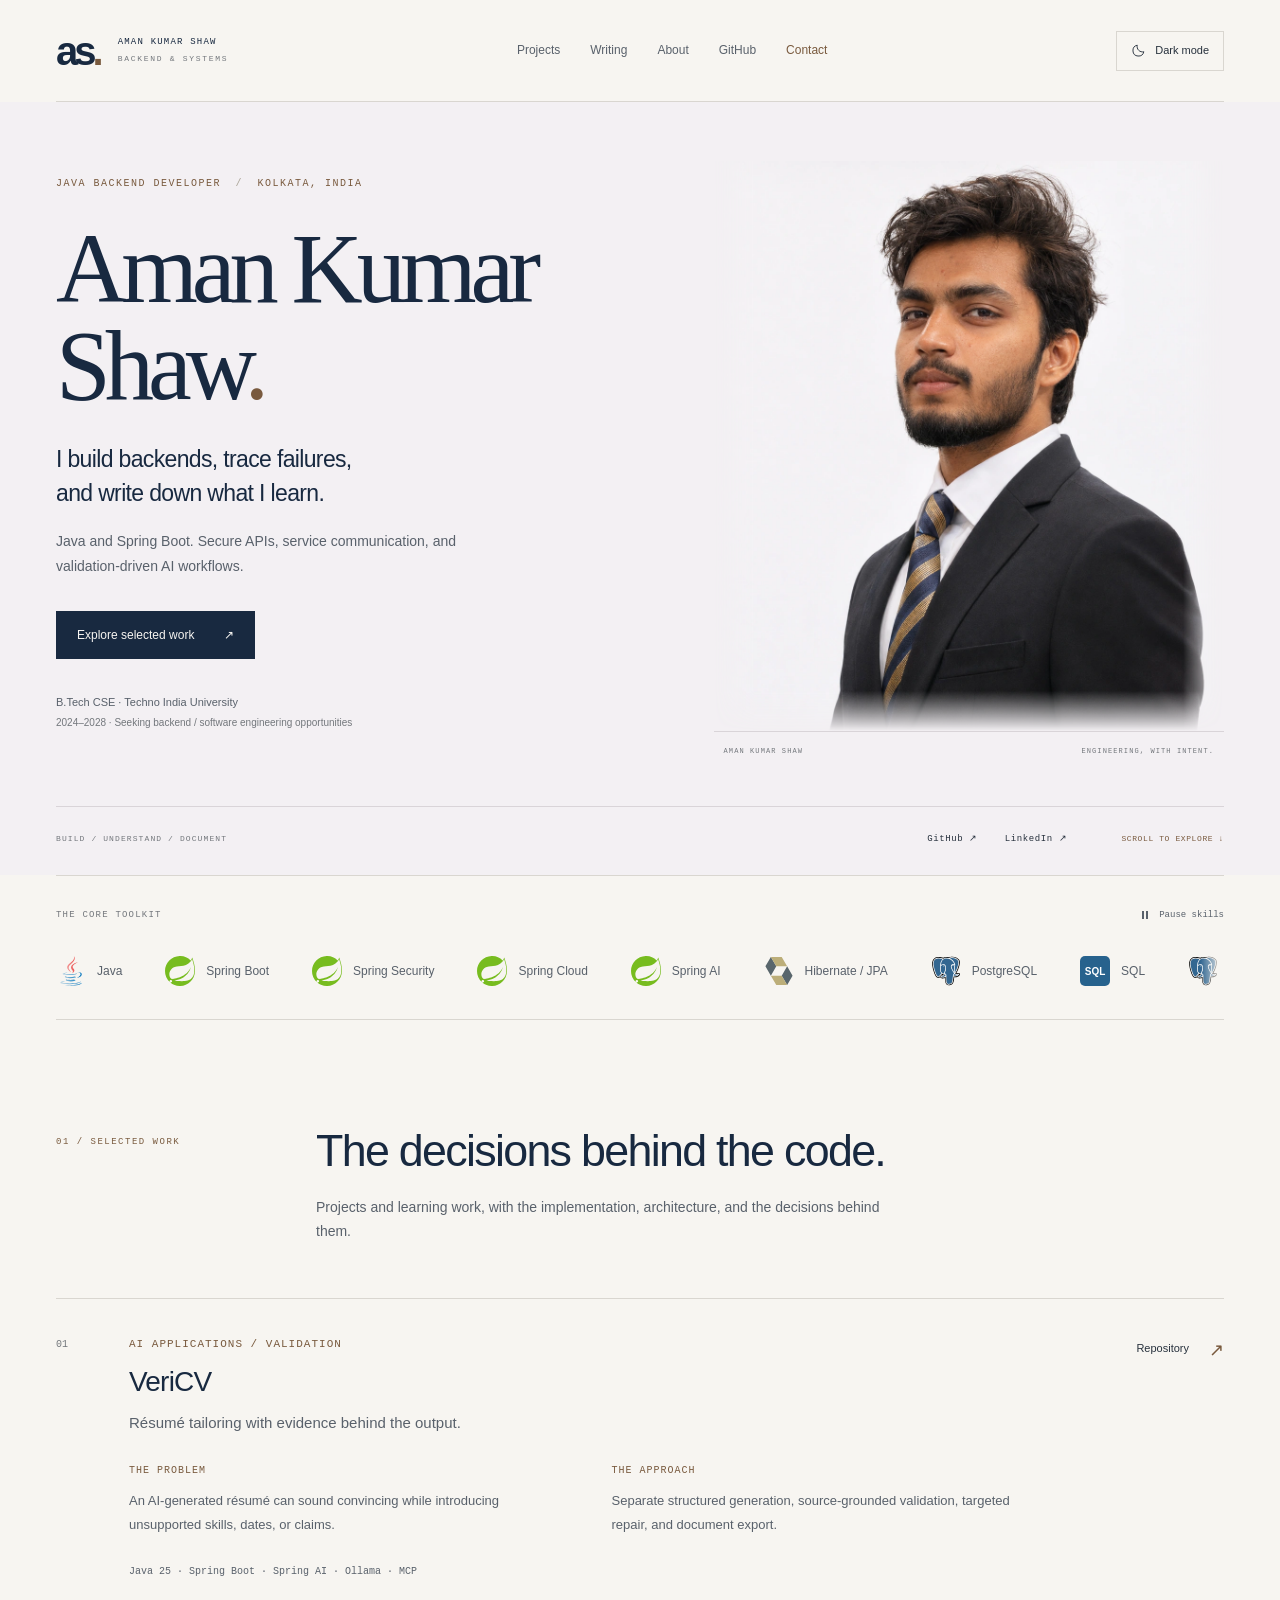
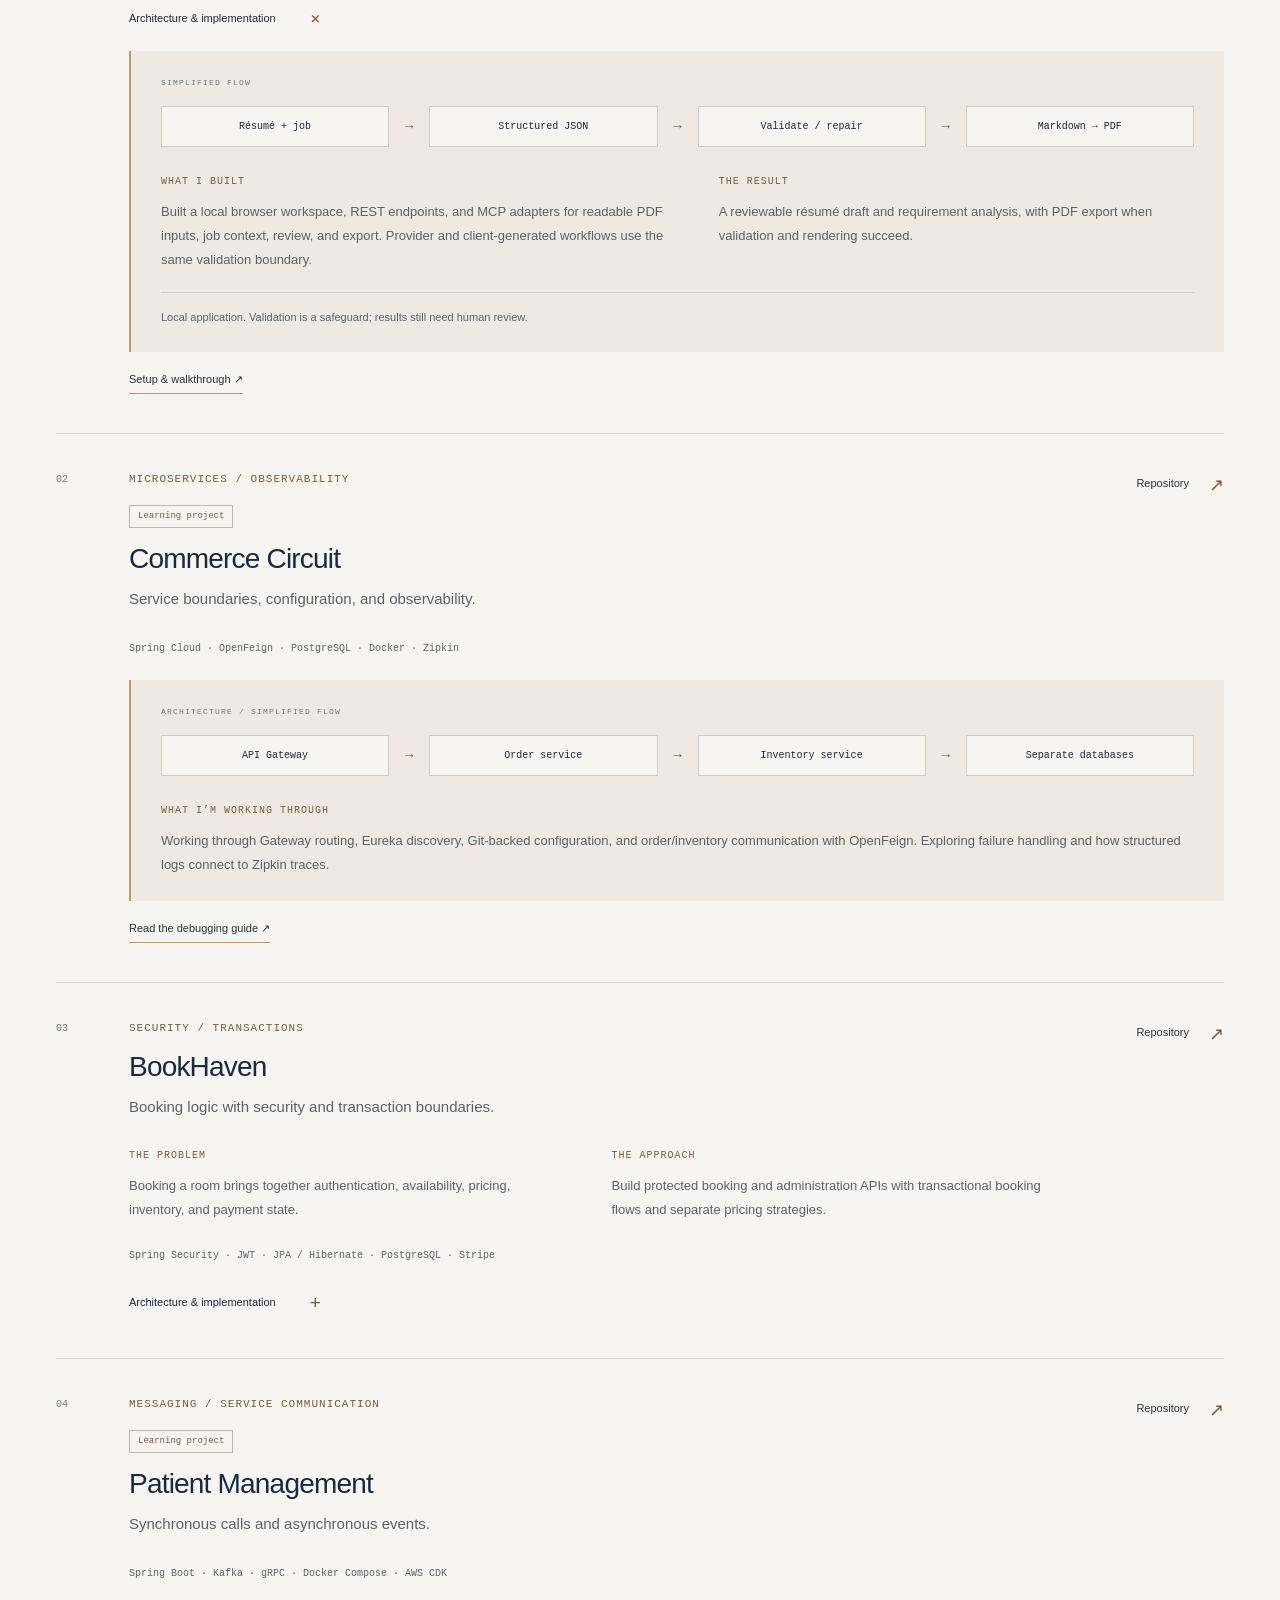
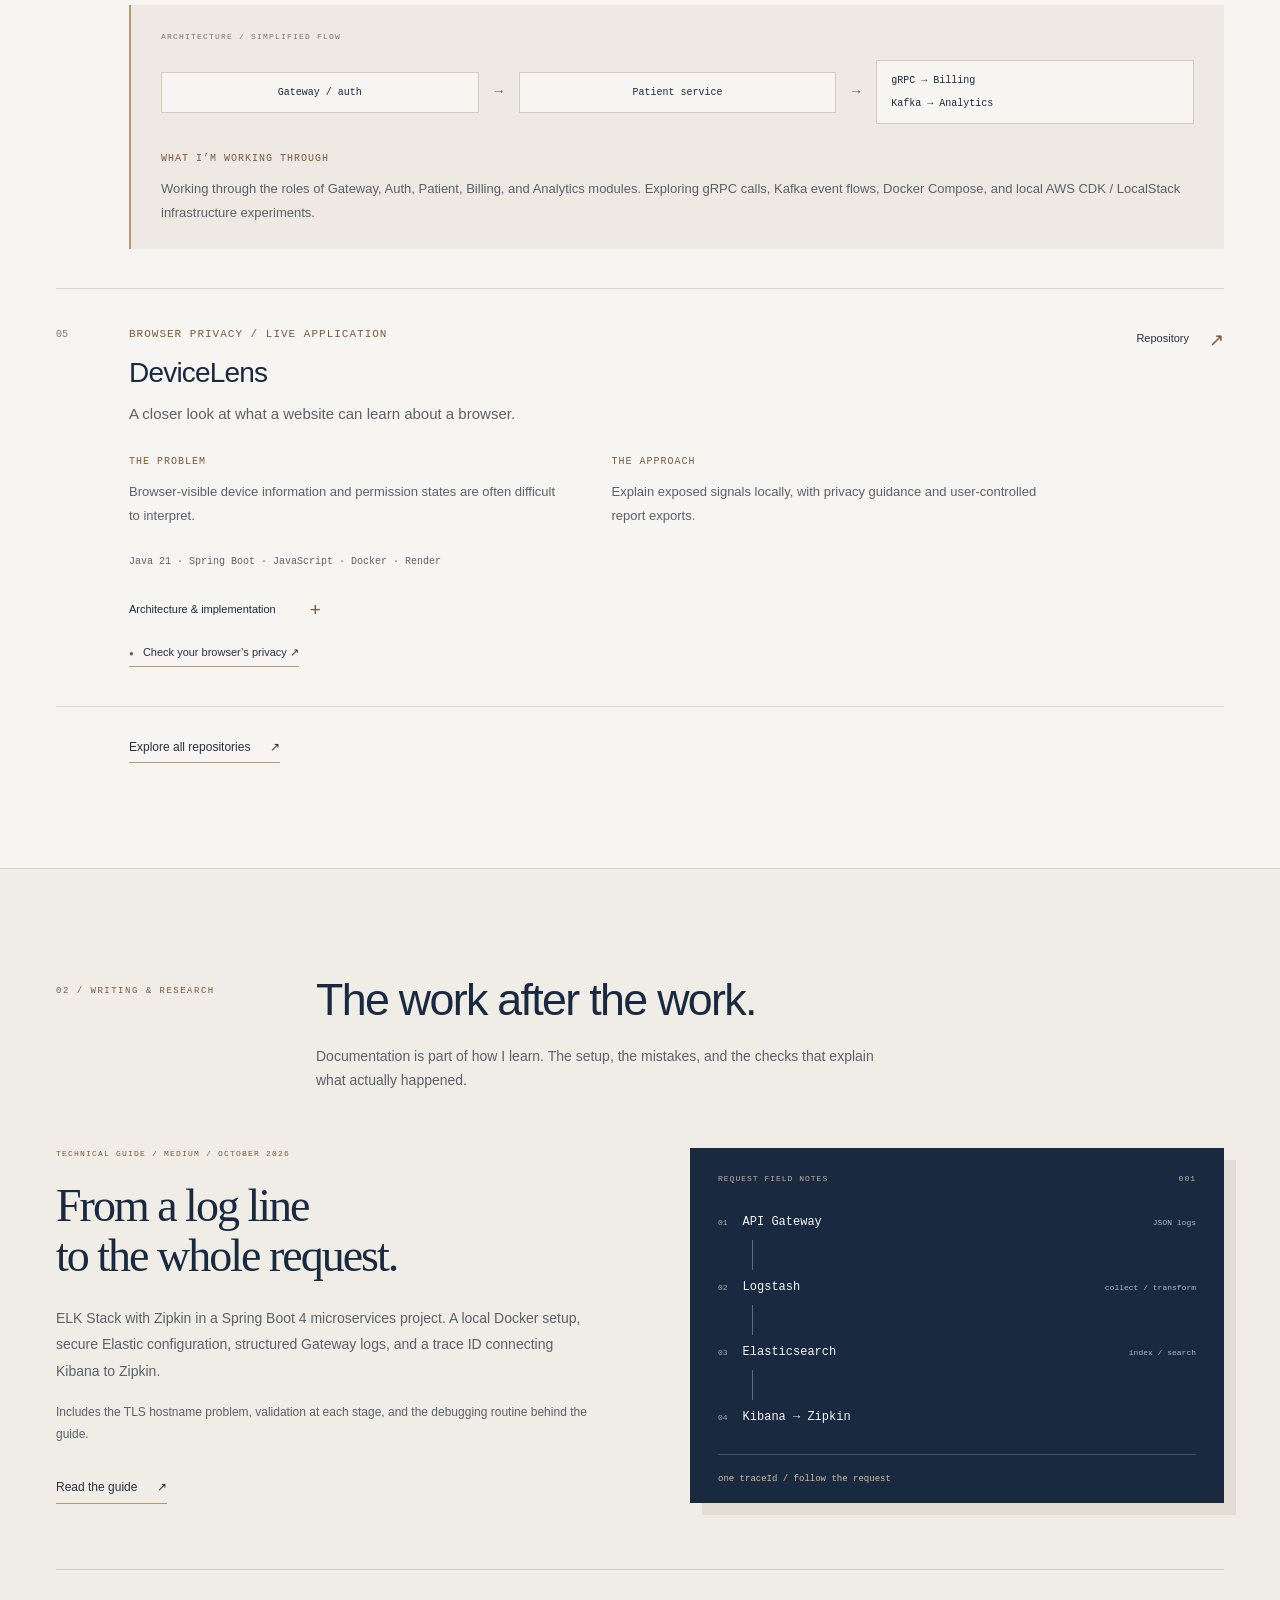
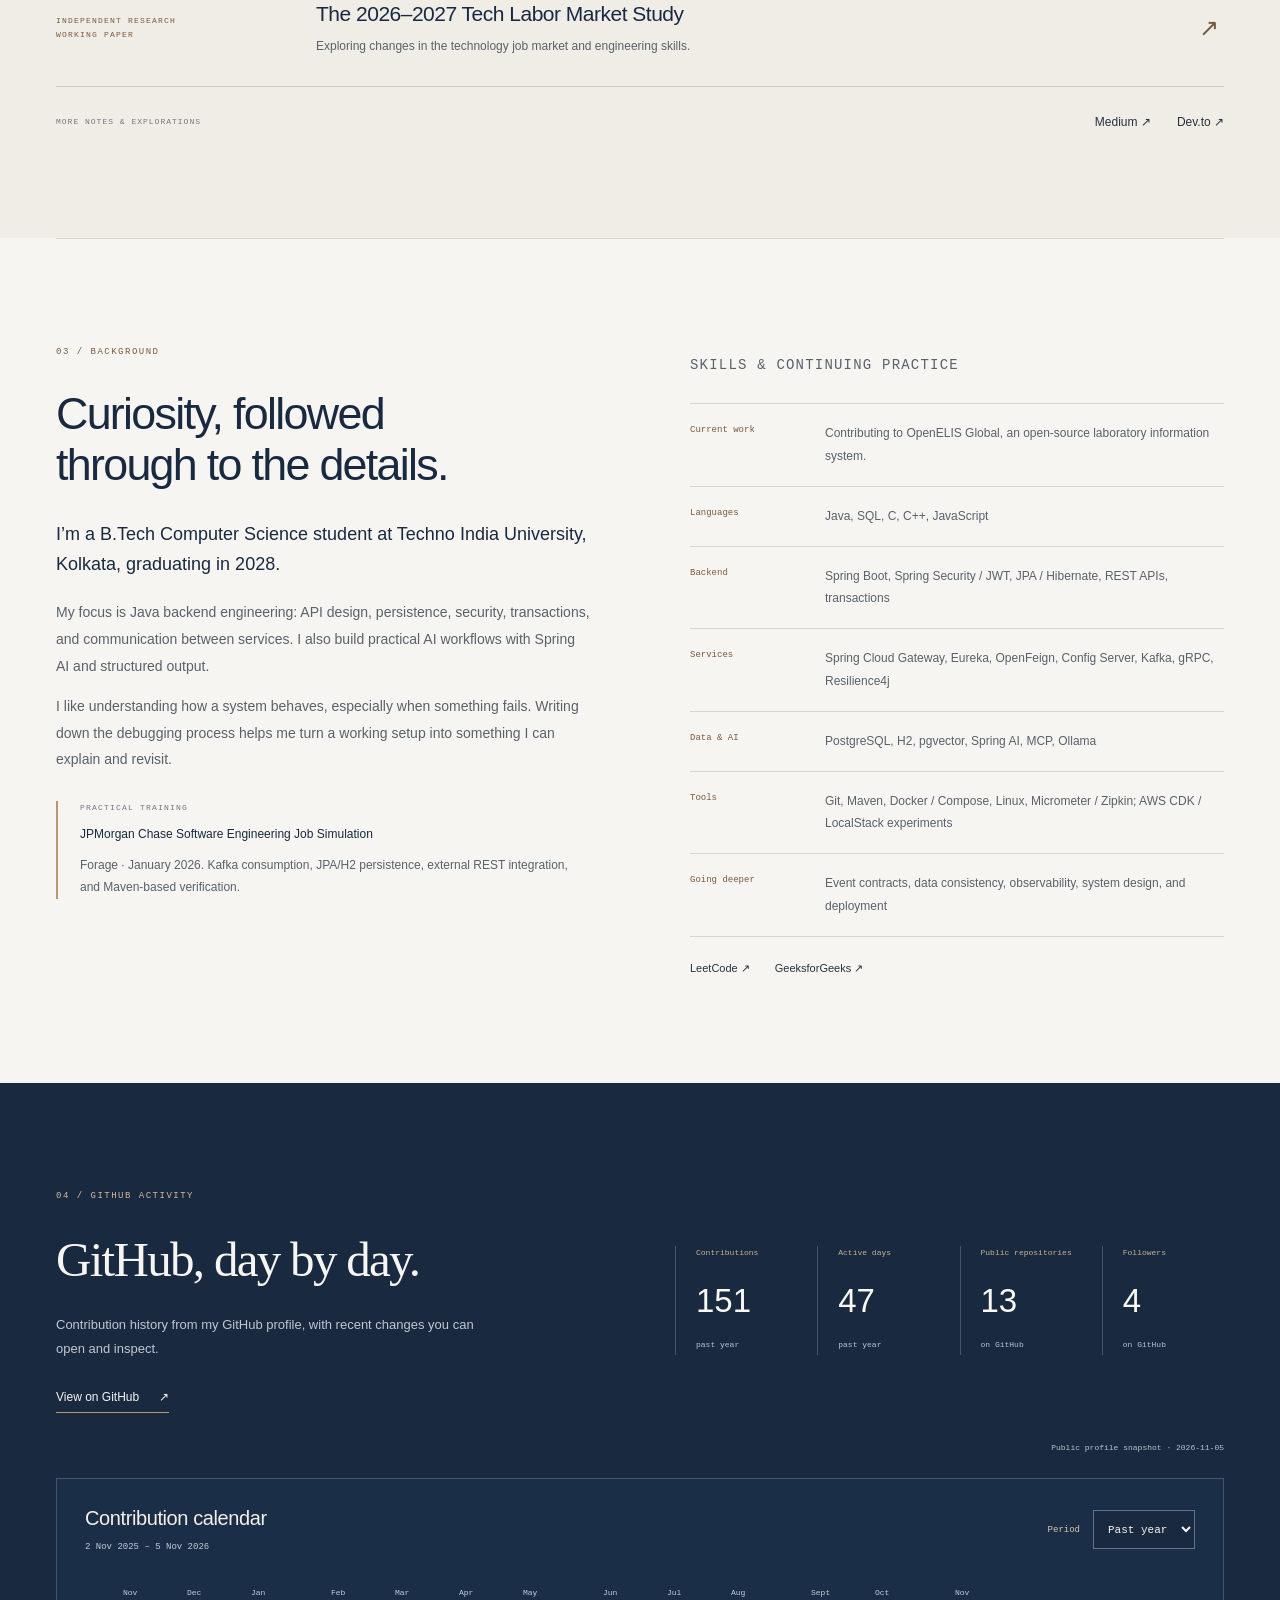
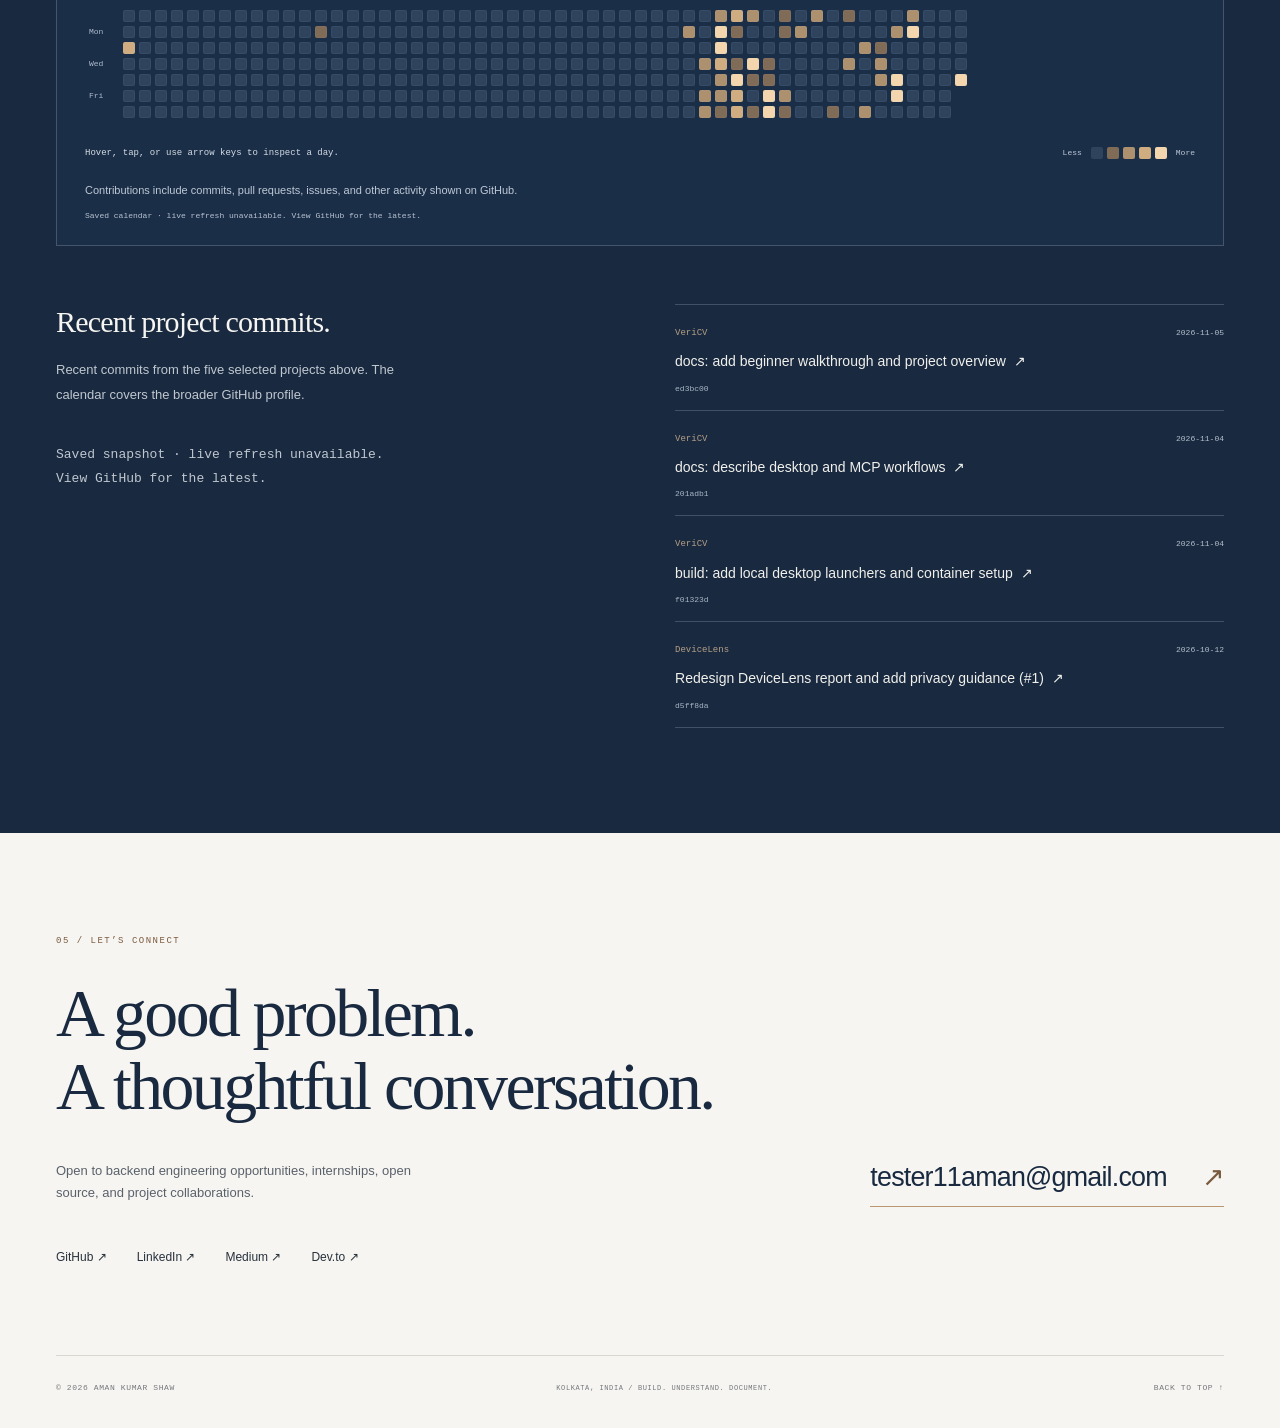
==== commit 3a5050e0: "Add OpenELIS contribution to both portfolio modes" ====
--- a/index.html
+++ b/index.html
@@ -1,597 +1,50 @@
-<!DOCTYPE html>
+<!doctype html>
 <html lang="en">
 <head>
-  <meta charset="UTF-8" />
-  <meta name="viewport" content="width=device-width, initial-scale=1.0" />
-  <meta name="description" content="Aman Kumar Shaw — Java backend, microservices, and AI-integrated systems." />
-  <title>Aman Kumar Shaw | Portfolio</title>
-  <style>
-    :root {
-      --bg: #ffffff;
-      --text: #111111;
-      --muted: #6b6b6b;
-      --line: #e8e8e8;
-      --soft: #f7f7f7;
-      --max: 1040px;
-    }
+ <meta charset="utf-8"><meta name="viewport" content="width=device-width, initial-scale=1"><meta name="theme-color" content="#f7f5f1">
+ <title>Aman Kumar Shaw — Java Backend Developer</title>
+ <meta name="description" content="Java backend developer and B.Tech CSE student graduating in 2028. Explore Aman Kumar Shaw’s Spring Boot projects, architecture notes, technical writing, and GitHub activity.">
+ <meta property="og:title" content="Aman Kumar Shaw — Backend & Systems"><meta property="og:description" content="Java, Spring Boot, and the decisions behind the code. Projects, documentation, and research.">
+ <meta property="og:image" content="https://jardanijovonovich6.github.io/assets/aman-formal.webp"><meta property="og:type" content="website">
+ <link rel="canonical" href="https://jardanijovonovich6.github.io/"><link rel="icon" href="assets/favicon.svg" type="image/svg+xml">
+ <link rel="stylesheet" href="styles.css?v=calendar-20261106"><script src="script.js?v=calendar-20261106" defer></script>
+</head>
+<body id="top">
+ <a class="skip-link" href="#main">Skip to content</a>
+ <header class="site-header wrap"><a class="identity" href="#top" aria-label="Aman Kumar Shaw, home"><span class="monogram">as<span>.</span></span><span class="identity-caption">AMAN KUMAR SHAW<br><span>BACKEND & SYSTEMS</span></span></a><nav aria-label="Main navigation"><a href="#projects">Projects</a><a href="#writing">Writing</a><a href="#about">About</a><a href="#activity">GitHub</a><a href="#contact">Contact</a></nav><a class="theme-toggle" href="dark.html" aria-label="Switch to the original dark portfolio"><svg viewBox="0 0 24 24" width="15" height="15" fill="none" stroke="currentColor" stroke-width="1.5" aria-hidden="true"><path d="M20.5 14A8.7 8.7 0 0 1 10 3.5 8.8 8.8 0 1 0 20.5 14Z"/></svg><span>Dark mode</span></a></header>
+ <main id="main">
+ <div class="hero-strip"><section class="hero wrap" aria-labelledby="hero-title"><div class="hero-copy"><p class="eyebrow">JAVA BACKEND DEVELOPER <span>/</span> KOLKATA, INDIA</p><h1 id="hero-title">Aman Kumar<br>Shaw<span>.</span></h1><p class="hero-line">I build backends, trace failures,<br>and write down what I learn.</p><p class="hero-description">Java and Spring Boot. Secure APIs, service communication, and validation-driven AI workflows.</p><div class="hero-actions"><a class="button primary" href="#projects">Explore selected work <span aria-hidden="true">↗</span></a></div><p class="hero-education">B.Tech CSE · Techno India University<br><span>2024–2028 · Seeking backend / software engineering opportunities</span></p></div><figure class="portrait-scene"><div class="portrait-background"><img src="assets/aman-formal.webp" alt="Aman Kumar Shaw wearing a dark suit and tie" width="1100" height="1204" fetchpriority="high" class="portrait"></div><figcaption><span>AMAN KUMAR SHAW</span><span>ENGINEERING, WITH INTENT.</span></figcaption></figure><div class="hero-bottom"><span>BUILD / UNDERSTAND / DOCUMENT</span><a href="https://github.com/JardaniJovonovich6" target="_blank" rel="noopener noreferrer">GitHub ↗</a><a href="https://www.linkedin.com/in/aman-kumar-shaw-260a332b8" target="_blank" rel="noopener noreferrer">LinkedIn ↗</a><a href="#projects" class="scroll-link">SCROLL TO EXPLORE ↓</a></div></section></div>
 
-    * { box-sizing: border-box; }
+ <section class="toolkit wrap is-running" aria-label="Core technologies"><div class="toolkit-head"><p class="micro-label">THE CORE TOOLKIT</p><button class="toolkit-toggle" id="toolkit-toggle" type="button" aria-pressed="false" aria-controls="skills-track"><svg width="12" height="12" viewBox="0 0 12 12" fill="currentColor" aria-hidden="true"><path d="M3 2h2v8H3zm4 0h2v8H7z"/></svg><span>Pause skills</span></button></div><div class="skills-window"><div class="skills-track" id="skills-track"><div class="skills-group"><div class="skill-logo"><img src="assets/icons/java.svg" alt="" width="30" height="30" loading="lazy"><span>Java</span></div><div class="skill-logo"><img src="assets/icons/spring.svg" alt="" width="30" height="30" loading="lazy"><span>Spring Boot</span></div><div class="skill-logo"><img src="assets/icons/spring.svg" alt="" width="30" height="30" loading="lazy"><span>Spring Security</span></div><div class="skill-logo"><img src="assets/icons/spring.svg" alt="" width="30" height="30" loading="lazy"><span>Spring Cloud</span></div><div class="skill-logo"><img src="assets/icons/spring.svg" alt="" width="30" height="30" loading="lazy"><span>Spring AI</span></div><div class="skill-logo"><img src="assets/icons/hibernate.svg" alt="" width="30" height="30" loading="lazy"><span>Hibernate / JPA</span></div><div class="skill-logo"><img src="assets/icons/postgresql.svg" alt="" width="30" height="30" loading="lazy"><span>PostgreSQL</span></div><div class="skill-logo"><img src="assets/icons/sql.svg" alt="" width="30" height="30" loading="lazy"><span>SQL</span></div><div class="skill-logo"><img src="assets/icons/postgresql.svg" alt="" width="30" height="30" loading="lazy"><span>pgvector</span></div><div class="skill-logo"><img src="assets/icons/h2.svg" alt="" width="30" height="30" loading="lazy"><span>H2</span></div><div class="skill-logo"><img src="assets/icons/apachekafka.svg" alt="" width="30" height="30" loading="lazy"><span>Kafka</span></div><div class="skill-logo"><img src="assets/icons/grpc.svg" alt="" width="30" height="30" loading="lazy"><span>gRPC</span></div><div class="skill-logo"><img src="assets/icons/docker.svg" alt="" width="30" height="30" loading="lazy"><span>Docker / Compose</span></div><div class="skill-logo"><img src="assets/icons/git.svg" alt="" width="30" height="30" loading="lazy"><span>Git</span></div><div class="skill-logo"><img src="assets/icons/github.svg" alt="" width="30" height="30" loading="lazy"><span>GitHub</span></div><div class="skill-logo"><img src="assets/icons/maven.svg" alt="" width="30" height="30" loading="lazy"><span>Maven</span></div><div class="skill-logo"><img src="assets/icons/linux.svg" alt="" width="30" height="30" loading="lazy"><span>Linux</span></div><div class="skill-logo"><img src="assets/icons/javascript.svg" alt="" width="30" height="30" loading="lazy"><span>JavaScript</span></div><div class="skill-logo"><img src="assets/icons/c.svg" alt="" width="30" height="30" loading="lazy"><span>C</span></div><div class="skill-logo"><img src="assets/icons/cplusplus.svg" alt="" width="30" height="30" loading="lazy"><span>C++</span></div><div class="skill-logo"><img src="assets/icons/ollama.svg" alt="" width="30" height="30" loading="lazy"><span>Ollama</span></div><div class="skill-logo"><img src="assets/icons/mcp.svg" alt="" width="30" height="30" loading="lazy"><span>MCP</span></div><div class="skill-logo"><img src="assets/icons/zipkin.svg" alt="" width="30" height="30" loading="lazy"><span>Zipkin</span></div><div class="skill-logo"><img src="assets/icons/aws-cdk.svg" alt="" width="30" height="30" loading="lazy"><span>AWS CDK / LocalStack · learning</span></div></div><div class="skills-group" aria-hidden="true"><div class="skill-logo"><img src="assets/icons/java.svg" alt="" width="30" height="30" loading="lazy"><span>Java</span></div><div class="skill-logo"><img src="assets/icons/spring.svg" alt="" width="30" height="30" loading="lazy"><span>Spring Boot</span></div><div class="skill-logo"><img src="assets/icons/spring.svg" alt="" width="30" height="30" loading="lazy"><span>Spring Security</span></div><div class="skill-logo"><img src="assets/icons/spring.svg" alt="" width="30" height="30" loading="lazy"><span>Spring Cloud</span></div><div class="skill-logo"><img src="assets/icons/spring.svg" alt="" width="30" height="30" loading="lazy"><span>Spring AI</span></div><div class="skill-logo"><img src="assets/icons/hibernate.svg" alt="" width="30" height="30" loading="lazy"><span>Hibernate / JPA</span></div><div class="skill-logo"><img src="assets/icons/postgresql.svg" alt="" width="30" height="30" loading="lazy"><span>PostgreSQL</span></div><div class="skill-logo"><img src="assets/icons/sql.svg" alt="" width="30" height="30" loading="lazy"><span>SQL</span></div><div class="skill-logo"><img src="assets/icons/postgresql.svg" alt="" width="30" height="30" loading="lazy"><span>pgvector</span></div><div class="skill-logo"><img src="assets/icons/h2.svg" alt="" width="30" height="30" loading="lazy"><span>H2</span></div><div class="skill-logo"><img src="assets/icons/apachekafka.svg" alt="" width="30" height="30" loading="lazy"><span>Kafka</span></div><div class="skill-logo"><img src="assets/icons/grpc.svg" alt="" width="30" height="30" loading="lazy"><span>gRPC</span></div><div class="skill-logo"><img src="assets/icons/docker.svg" alt="" width="30" height="30" loading="lazy"><span>Docker / Compose</span></div><div class="skill-logo"><img src="assets/icons/git.svg" alt="" width="30" height="30" loading="lazy"><span>Git</span></div><div class="skill-logo"><img src="assets/icons/github.svg" alt="" width="30" height="30" loading="lazy"><span>GitHub</span></div><div class="skill-logo"><img src="assets/icons/maven.svg" alt="" width="30" height="30" loading="lazy"><span>Maven</span></div><div class="skill-logo"><img src="assets/icons/linux.svg" alt="" width="30" height="30" loading="lazy"><span>Linux</span></div><div class="skill-logo"><img src="assets/icons/javascript.svg" alt="" width="30" height="30" loading="lazy"><span>JavaScript</span></div><div class="skill-logo"><img src="assets/icons/c.svg" alt="" width="30" height="30" loading="lazy"><span>C</span></div><div class="skill-logo"><img src="assets/icons/cplusplus.svg" alt="" width="30" height="30" loading="lazy"><span>C++</span></div><div class="skill-logo"><img src="assets/icons/ollama.svg" alt="" width="30" height="30" loading="lazy"><span>Ollama</span></div><div class="skill-logo"><img src="assets/icons/mcp.svg" alt="" width="30" height="30" loading="lazy"><span>MCP</span></div><div class="skill-logo"><img src="assets/icons/zipkin.svg" alt="" width="30" height="30" loading="lazy"><span>Zipkin</span></div><div class="skill-logo"><img src="assets/icons/aws-cdk.svg" alt="" width="30" height="30" loading="lazy"><span>AWS CDK / LocalStack · learning</span></div></div></div></div></section>
 
-    html { scroll-behavior: smooth; }
+ <section class="section wrap" id="projects" aria-labelledby="work-title"><div class="section-heading"><p class="eyebrow">01 / SELECTED WORK</p><div><h2 id="work-title">The decisions behind the code.</h2><p>Projects and learning work, with the implementation, architecture, and the decisions behind them.</p></div></div><div class="project-list"><article class="project" id="project-vericv">
+ <div class="project-heading"><span class="project-number">01</span><div><p class="project-kicker">AI APPLICATIONS / VALIDATION</p><h3>VeriCV</h3><p class="project-intro">Résumé tailoring with evidence behind the output.</p></div><a class="repo-link" href="https://github.com/JardaniJovonovich6/VeriCV" target="_blank" rel="noopener noreferrer" aria-label="VeriCV repository">Repository <span aria-hidden="true">↗</span></a></div>
+ <div class="project-content"><div class="problem-solution"><div><h4>The problem</h4><p>An AI-generated résumé can sound convincing while introducing unsupported skills, dates, or claims.</p></div><div><h4>The approach</h4><p>Separate structured generation, source-grounded validation, targeted repair, and document export.</p></div></div><p class="project-stack">Java 25 · Spring Boot · Spring AI · Ollama · MCP</p>
+ <details open><summary>Architecture & implementation <span aria-hidden="true">+</span></summary><div class="project-detail"><p class="micro-label">SIMPLIFIED FLOW</p><div class="architecture" aria-label="Simplified architecture"><span>Résumé + job</span><b aria-hidden="true">→</b><span>Structured JSON</span><b aria-hidden="true">→</b><span>Validate / repair</span><b aria-hidden="true">→</b><span>Markdown → PDF</span></div><div class="detail-columns"><div><h4>What I built</h4><p>Built a local browser workspace, REST endpoints, and MCP adapters for readable PDF inputs, job context, review, and export. Provider and client-generated workflows use the same validation boundary.</p></div><div><h4>The result</h4><p>A reviewable résumé draft and requirement analysis, with PDF export when validation and rendering succeed.</p></div></div><p class="project-note">Local application. Validation is a safeguard; results still need human review.</p></div></details>
+ <div class="project-extra"><a href="https://github.com/JardaniJovonovich6/VeriCV/blob/main/docs/HOW_TO_GET_STARTED.md" target="_blank" rel="noopener noreferrer">Setup & walkthrough ↗</a></div></div></article><article class="project" id="project-commerce-circuit">
+ <div class="project-heading"><span class="project-number">02</span><div><p class="project-kicker">MICROSERVICES / OBSERVABILITY</p><span class="learning-badge">Learning project</span><h3>Commerce Circuit</h3><p class="project-intro">Service boundaries, configuration, and observability.</p></div><a class="repo-link" href="https://github.com/JardaniJovonovich6/commerce-circuit" target="_blank" rel="noopener noreferrer" aria-label="Commerce Circuit repository">Repository <span aria-hidden="true">↗</span></a></div>
+ <div class="project-content"><p class="project-stack">Spring Cloud · OpenFeign · PostgreSQL · Docker · Zipkin</p>
+ <div class="project-detail learning-architecture"><p class="micro-label">ARCHITECTURE / SIMPLIFIED FLOW</p><div class="architecture" aria-label="Simplified architecture"><span>API Gateway</span><b aria-hidden="true">→</b><span>Order service</span><b aria-hidden="true">→</b><span>Inventory service</span><b aria-hidden="true">→</b><span>Separate databases</span></div><div class="learning-focus"><h4>What I’m working through</h4><p>Working through Gateway routing, Eureka discovery, Git-backed configuration, and order/inventory communication with OpenFeign. Exploring failure handling and how structured logs connect to Zipkin traces.</p></div></div>
+ <div class="project-extra"><a href="https://medium.com/@ashaw8176/elk-stack-with-zipkin-in-a-spring-boot-4-microservices-project-a-docker-setup-guide-for-2026-4cc94ecc5993" target="_blank" rel="noopener noreferrer">Read the debugging guide ↗</a></div></div></article><article class="project" id="project-bookhaven">
+ <div class="project-heading"><span class="project-number">03</span><div><p class="project-kicker">SECURITY / TRANSACTIONS</p><h3>BookHaven</h3><p class="project-intro">Booking logic with security and transaction boundaries.</p></div><a class="repo-link" href="https://github.com/JardaniJovonovich6/BookHaven" target="_blank" rel="noopener noreferrer" aria-label="BookHaven repository">Repository <span aria-hidden="true">↗</span></a></div>
+ <div class="project-content"><div class="problem-solution"><div><h4>The problem</h4><p>Booking a room brings together authentication, availability, pricing, inventory, and payment state.</p></div><div><h4>The approach</h4><p>Build protected booking and administration APIs with transactional booking flows and separate pricing strategies.</p></div></div><p class="project-stack">Spring Security · JWT · JPA / Hibernate · PostgreSQL · Stripe</p>
+ <details ><summary>Architecture & implementation <span aria-hidden="true">+</span></summary><div class="project-detail"><p class="micro-label">SIMPLIFIED FLOW</p><div class="architecture" aria-label="Simplified architecture"><span>Authenticated API</span><b aria-hidden="true">→</b><span>Booking / pricing</span><b aria-hidden="true">→</b><span>Room inventory</span><b aria-hidden="true">→</b><span>Stripe checkout</span></div><div class="detail-columns"><div><h4>What I built</h4><p>Implemented access/refresh tokens, BCrypt password hashing, role-based authorization, transactional inventory flows, and Stripe checkout/payment-webhook integration.</p></div><div><h4>The result</h4><p>A backend covering booking, room inventory, administration, and payment integration.</p></div></div><p class="project-note">Project implementation; throughput and latency have not been benchmarked for this portfolio.</p></div></details>
+ </div></article><article class="project" id="project-patient-management-system-aman">
+ <div class="project-heading"><span class="project-number">04</span><div><p class="project-kicker">MESSAGING / SERVICE COMMUNICATION</p><span class="learning-badge">Learning project</span><h3>Patient Management</h3><p class="project-intro">Synchronous calls and asynchronous events.</p></div><a class="repo-link" href="https://github.com/JardaniJovonovich6/Patient-Management-System-aman" target="_blank" rel="noopener noreferrer" aria-label="Patient Management repository">Repository <span aria-hidden="true">↗</span></a></div>
+ <div class="project-content"><p class="project-stack">Spring Boot · Kafka · gRPC · Docker Compose · AWS CDK</p>
+ <div class="project-detail learning-architecture"><p class="micro-label">ARCHITECTURE / SIMPLIFIED FLOW</p><div class="architecture" aria-label="Simplified architecture"><span>Gateway / auth</span><b aria-hidden="true">→</b><span>Patient service</span><b aria-hidden="true">→</b><span class="architecture-branches"><span>gRPC → Billing</span><span>Kafka → Analytics</span></span></div><div class="learning-focus"><h4>What I’m working through</h4><p>Working through the roles of Gateway, Auth, Patient, Billing, and Analytics modules. Exploring gRPC calls, Kafka event flows, Docker Compose, and local AWS CDK / LocalStack infrastructure experiments.</p></div></div>
+ </div></article><article class="project" id="project-devicelens">
+ <div class="project-heading"><span class="project-number">05</span><div><p class="project-kicker">BROWSER PRIVACY / LIVE APPLICATION</p><h3>DeviceLens</h3><p class="project-intro">A closer look at what a website can learn about a browser.</p></div><a class="repo-link" href="https://github.com/JardaniJovonovich6/DeviceLens" target="_blank" rel="noopener noreferrer" aria-label="DeviceLens repository">Repository <span aria-hidden="true">↗</span></a></div>
+ <div class="project-content"><div class="problem-solution"><div><h4>The problem</h4><p>Browser-visible device information and permission states are often difficult to interpret.</p></div><div><h4>The approach</h4><p>Explain exposed signals locally, with privacy guidance and user-controlled report exports.</p></div></div><p class="project-stack">Java 21 · Spring Boot · JavaScript · Docker · Render</p>
+ <details ><summary>Architecture & implementation <span aria-hidden="true">+</span></summary><div class="project-detail"><p class="micro-label">SIMPLIFIED FLOW</p><div class="architecture" aria-label="Simplified architecture"><span>Browser signals</span><b aria-hidden="true">→</b><span>Local inspection</span><b aria-hidden="true">→</b><span>Explained readings</span><b aria-hidden="true">→</b><span>Local export</span></div><div class="detail-columns"><div><h4>What I built</h4><p>Explains 38 browser-visible signals and checks six permission states without requesting the underlying access. Inspection results remain in the browser; Spring Boot serves the interface.</p></div><div><h4>The result</h4><p>A public application visitors can try, with repeatable inspection and local JSON/text exports.</p></div></div><p class="project-note">An educational privacy inspector, not a security audit or safety score. Render may take time to wake up.</p></div></details>
+ <div class="project-extra"><a class="live-link" href="https://devicelens-xcjh.onrender.com" target="_blank" rel="noopener noreferrer"><span aria-hidden="true">●</span> Check your browser’s privacy ↗</a></div></div></article></div><a class="text-link more-work" href="https://github.com/JardaniJovonovich6?tab=repositories" target="_blank" rel="noopener noreferrer">Explore all repositories <span aria-hidden="true">↗</span></a></section>
 
-    body {
-      margin: 0;
-      font-family: Inter, ui-sans-serif, system-ui, -apple-system, BlinkMacSystemFont, "Segoe UI", sans-serif;
-      background: var(--bg);
-      color: var(--text);
-      line-height: 1.6;
-    }
+ <section class="writing-section section" id="writing" aria-labelledby="writing-title"><div class="wrap"><div class="section-heading"><p class="eyebrow">02 / WRITING & RESEARCH</p><div><h2 id="writing-title">The work after the work.</h2><p>Documentation is part of how I learn. The setup, the mistakes, and the checks that explain what actually happened.</p></div></div><article class="featured-writing"><div class="writing-copy"><p class="micro-label">TECHNICAL GUIDE / MEDIUM / OCTOBER 2026</p><h3>From a log line<br>to the whole request.</h3><p>ELK Stack with Zipkin in a Spring Boot 4 microservices project. A local Docker setup, secure Elastic configuration, structured Gateway logs, and a trace ID connecting Kibana to Zipkin.</p><p class="writing-detail">Includes the TLS hostname problem, validation at each stage, and the debugging routine behind the guide.</p><a class="text-link" href="https://medium.com/@ashaw8176/elk-stack-with-zipkin-in-a-spring-boot-4-microservices-project-a-docker-setup-guide-for-2026-4cc94ecc5993" target="_blank" rel="noopener noreferrer">Read the guide <span aria-hidden="true">↗</span></a></div><div class="trace-note" role="img" aria-label="Gateway JSON logs flow through Logstash into Elasticsearch and Kibana. A trace ID links the logs to Zipkin."><div class="note-header"><span>REQUEST FIELD NOTES</span><span>001</span></div><div class="trace-step"><span>01</span> API Gateway <small>JSON logs</small></div><div class="trace-line"></div><div class="trace-step"><span>02</span> Logstash <small>collect / transform</small></div><div class="trace-line"></div><div class="trace-step"><span>03</span> Elasticsearch <small>index / search</small></div><div class="trace-line"></div><div class="trace-step"><span>04</span> Kibana → Zipkin</div><div class="note-footer">one traceId / follow the request</div></div></article><a class="research-row" href="https://htmlhoster.com/p/6XN3J7KC/hit6.html" target="_blank" rel="noopener noreferrer"><span class="micro-label">INDEPENDENT RESEARCH<br>WORKING PAPER</span><div><h3>The 2026–2027 Tech Labor Market Study</h3><p>Exploring changes in the technology job market and engineering skills.</p></div><span aria-hidden="true">↗</span></a><div class="writing-links"><span>MORE NOTES & EXPLORATIONS</span><a href="https://medium.com/@ashaw8176" target="_blank" rel="noopener noreferrer">Medium ↗</a><a href="https://dev.to/wesker_programming_vlogs" target="_blank" rel="noopener noreferrer">Dev.to ↗</a></div></div></section>
 
-    a {
-      color: inherit;
-      text-decoration: none;
-    }
+ <section class="section wrap" id="about" aria-labelledby="about-title"><div class="about-grid"><div><p class="eyebrow">03 / BACKGROUND</p><h2 id="about-title">Curiosity, followed<br>through to the details.</h2><p class="about-lead">I’m a B.Tech Computer Science student at Techno India University, Kolkata, graduating in 2028.</p><p>My focus is Java backend engineering: API design, persistence, security, transactions, and communication between services. I also build practical AI workflows with Spring AI and structured output.</p><p>I like understanding how a system behaves, especially when something fails. Writing down the debugging process helps me turn a working setup into something I can explain and revisit.</p><div class="education-note"><span class="micro-label">PRACTICAL TRAINING</span><strong>JPMorgan Chase Software Engineering Job Simulation</strong><p>Forage · January 2026. Kafka consumption, JPA/H2 persistence, external REST integration, and Maven-based verification.</p></div></div><div class="skills-detail"><p class="micro-label">SKILLS & CONTINUING PRACTICE</p><dl><div><dt>Current work</dt><dd>Contributing to <a href="https://openelis-global.org/">OpenELIS Global</a>, an open-source laboratory information system.</dd></div><div><dt>Languages</dt><dd>Java, SQL, C, C++, JavaScript</dd></div><div><dt>Backend</dt><dd>Spring Boot, Spring Security / JWT, JPA / Hibernate, REST APIs, transactions</dd></div><div><dt>Services</dt><dd>Spring Cloud Gateway, Eureka, OpenFeign, Config Server, Kafka, gRPC, Resilience4j</dd></div><div><dt>Data & AI</dt><dd>PostgreSQL, H2, pgvector, Spring AI, MCP, Ollama</dd></div><div><dt>Tools</dt><dd>Git, Maven, Docker / Compose, Linux, Micrometer / Zipkin; AWS CDK / LocalStack experiments</dd></div><div><dt>Going deeper</dt><dd>Event contracts, data consistency, observability, system design, and deployment</dd></div></dl><div class="practice-links"><a href="https://leetcode.com/u/PerfectionistwithAman/" target="_blank" rel="noopener noreferrer">LeetCode ↗</a><a href="https://www.geeksforgeeks.org/profile/user_xcbp1be55ec?tab=activity" target="_blank" rel="noopener noreferrer">GeeksforGeeks ↗</a></div></div></div></section>
 
-    .container {
-      width: min(calc(100% - 40px), var(--max));
-      margin: 0 auto;
-    }
+ <section class="activity-section section" id="activity" aria-labelledby="activity-title"><div class="wrap"><div class="github-overview"><div><p class="eyebrow">04 / GITHUB ACTIVITY</p><h2 id="activity-title">GitHub, day by day.</h2><p>Contribution history from my GitHub profile, with recent changes you can open and inspect.</p><a class="text-link" href="https://github.com/JardaniJovonovich6?tab=overview" target="_blank" rel="noopener noreferrer">View on GitHub <span aria-hidden="true">↗</span></a></div><dl class="profile-stats" aria-label="GitHub statistics"><div><dt>Contributions</dt><dd id="github-contribution-total">151</dd><span class="stat-period">past year</span></div><div><dt>Active days</dt><dd id="github-active-days">47</dd><span class="stat-period">past year</span></div><div><dt>Public repositories</dt><dd id="github-repositories">13</dd><span>on GitHub</span></div><div><dt>Followers</dt><dd id="github-followers">4</dd><span>on GitHub</span></div></dl></div><p class="profile-stats-status" id="profile-stats-status">Public profile snapshot · 2026-11-05</p><div class="github-calendar" id="github-calendar"><div class="calendar-heading"><div><h3>Contribution calendar</h3><p id="calendar-range">02 Nov 2025 – 05 Nov 2026</p></div><label class="calendar-period" for="calendar-period">Period <select id="calendar-period" disabled><option value="last">Past year</option><option value="2026">2026</option><option value="2025">2025</option><option value="2024">2024</option></select></label></div><div class="calendar-scroll" tabindex="0" aria-label="Scrollable contribution calendar"><div class="calendar-board"><div class="calendar-months" id="calendar-months" style="--weeks:53"><span style="grid-column:1">Nov</span><span style="grid-column:5">Dec</span><span style="grid-column:9">Jan</span><span style="grid-column:14">Feb</span><span style="grid-column:18">Mar</span><span style="grid-column:22">Apr</span><span style="grid-column:26">May</span><span style="grid-column:31">Jun</span><span style="grid-column:35">Jul</span><span style="grid-column:39">Aug</span><span style="grid-column:44">Sep</span><span style="grid-column:48">Oct</span><span style="grid-column:53">Nov</span></div><div class="calendar-body"><div class="calendar-weekdays" aria-hidden="true"><span></span><span>Mon</span><span></span><span>Wed</span><span></span><span>Fri</span><span></span></div><div class="calendar-grid" id="calendar-grid" role="group" aria-label="Daily GitHub contributions. Use arrow keys to explore days."><button type="button" class="calendar-day level-0" data-date="2025-11-02" data-count="0" tabindex="-1" aria-label="02 Nov 2025: 0 contributions" title="02 Nov 2025: 0 contributions"></button><button type="button" class="calendar-day level-0" data-date="2025-11-03" data-count="0" tabindex="-1" aria-label="03 Nov 2025: 0 contributions" title="03 Nov 2025: 0 contributions"></button><button type="button" class="calendar-day level-3" data-date="2025-11-04" data-count="4" tabindex="-1" aria-label="04 Nov 2025: 4 contributions" title="04 Nov 2025: 4 contributions"></button><button type="button" class="calendar-day level-0" data-date="2025-11-05" data-count="0" tabindex="-1" aria-label="05 Nov 2025: 0 contributions" title="05 Nov 2025: 0 contributions"></button><button type="button" class="calendar-day level-0" data-date="2025-11-06" data-count="0" tabindex="-1" aria-label="06 Nov 2025: 0 contributions" title="06 Nov 2025: 0 contributions"></button><button type="button" class="calendar-day level-0" data-date="2025-11-07" data-count="0" tabindex="-1" aria-label="07 Nov 2025: 0 contributions" title="07 Nov 2025: 0 contributions"></button><button type="button" class="calendar-day level-0" data-date="2025-11-08" data-count="0" tabindex="-1" aria-label="08 Nov 2025: 0 contributions" title="08 Nov 2025: 0 contributions"></button><button type="button" class="calendar-day level-0" data-date="2025-11-09" data-count="0" tabindex="-1" aria-label="09 Nov 2025: 0 contributions" title="09 Nov 2025: 0 contributions"></button><button type="button" class="calendar-day level-0" data-date="2025-11-10" data-count="0" tabindex="-1" aria-label="10 Nov 2025: 0 contributions" title="10 Nov 2025: 0 contributions"></button><button type="button" class="calendar-day level-0" data-date="2025-11-11" data-count="0" tabindex="-1" aria-label="11 Nov 2025: 0 contributions" title="11 Nov 2025: 0 contributions"></button><button type="button" class="calendar-day level-0" data-date="2025-11-12" data-count="0" tabindex="-1" aria-label="12 Nov 2025: 0 contributions" title="12 Nov 2025: 0 contributions"></button><button type="button" class="calendar-day level-0" data-date="2025-11-13" data-count="0" tabindex="-1" aria-label="13 Nov 2025: 0 contributions" title="13 Nov 2025: 0 contributions"></button><button type="button" class="calendar-day level-0" data-date="2025-11-14" data-count="0" tabindex="-1" aria-label="14 Nov 2025: 0 contributions" title="14 Nov 2025: 0 contributions"></button><button type="button" class="calendar-day level-0" data-date="2025-11-15" data-count="0" tabindex="-1" aria-label="15 Nov 2025: 0 contributions" title="15 Nov 2025: 0 contributions"></button><button type="button" class="calendar-day level-0" data-date="2025-11-16" data-count="0" tabindex="-1" aria-label="16 Nov 2025: 0 contributions" title="16 Nov 2025: 0 contributions"></button><button type="button" class="calendar-day level-0" data-date="2025-11-17" data-count="0" tabindex="-1" aria-label="17 Nov 2025: 0 contributions" title="17 Nov 2025: 0 contributions"></button><button type="button" class="calendar-day level-0" data-date="2025-11-18" data-count="0" tabindex="-1" aria-label="18 Nov 2025: 0 contributions" title="18 Nov 2025: 0 contributions"></button><button type="button" class="calendar-day level-0" data-date="2025-11-19" data-count="0" tabindex="-1" aria-label="19 Nov 2025: 0 contributions" title="19 Nov 2025: 0 contributions"></button><button type="button" class="calendar-day level-0" data-date="2025-11-20" data-count="0" tabindex="-1" aria-label="20 Nov 2025: 0 contributions" title="20 Nov 2025: 0 contributions"></button><button type="button" class="calendar-day level-0" data-date="2025-11-21" data-count="0" tabindex="-1" aria-label="21 Nov 2025: 0 contributions" title="21 Nov 2025: 0 contributions"></button><button type="button" class="calendar-day level-0" data-date="2025-11-22" data-count="0" tabindex="-1" aria-label="22 Nov 2025: 0 contributions" title="22 Nov 2025: 0 contributions"></button><button type="button" class="calendar-day level-0" data-date="2025-11-23" data-count="0" tabindex="-1" aria-label="23 Nov 2025: 0 contributions" title="23 Nov 2025: 0 contributions"></button><button type="button" class="calendar-day level-0" data-date="2025-11-24" data-count="0" tabindex="-1" aria-label="24 Nov 2025: 0 contributions" title="24 Nov 2025: 0 contributions"></button><button type="button" class="calendar-day level-0" data-date="2025-11-25" data-count="0" tabindex="-1" aria-label="25 Nov 2025: 0 contributions" title="25 Nov 2025: 0 contributions"></button><button type="button" class="calendar-day level-0" data-date="2025-11-26" data-count="0" tabindex="-1" aria-label="26 Nov 2025: 0 contributions" title="26 Nov 2025: 0 contributions"></button><button type="button" class="calendar-day level-0" data-date="2025-11-27" data-count="0" tabindex="-1" aria-label="27 Nov 2025: 0 contributions" title="27 Nov 2025: 0 contributions"></button><button type="button" class="calendar-day level-0" data-date="2025-11-28" data-count="0" tabindex="-1" aria-label="28 Nov 2025: 0 contributions" title="28 Nov 2025: 0 contributions"></button><button type="button" class="calendar-day level-0" data-date="2025-11-29" data-count="0" tabindex="-1" aria-label="29 Nov 2025: 0 contributions" title="29 Nov 2025: 0 contributions"></button><button type="button" class="calendar-day level-0" data-date="2025-11-30" data-count="0" tabindex="-1" aria-label="30 Nov 2025: 0 contributions" title="30 Nov 2025: 0 contributions"></button><button type="button" class="calendar-day level-0" data-date="2025-12-01" data-count="0" tabindex="-1" aria-label="01 Dec 2025: 0 contributions" title="01 Dec 2025: 0 contributions"></button><button type="button" class="calendar-day level-0" data-date="2025-12-02" data-count="0" tabindex="-1" aria-label="02 Dec 2025: 0 contributions" title="02 Dec 2025: 0 contributions"></button><button type="button" class="calendar-day level-0" data-date="2025-12-03" data-count="0" tabindex="-1" aria-label="03 Dec 2025: 0 contributions" title="03 Dec 2025: 0 contributions"></button><button type="button" class="calendar-day level-0" data-date="2025-12-04" data-count="0" tabindex="-1" aria-label="04 Dec 2025: 0 contributions" title="04 Dec 2025: 0 contributions"></button><button type="button" class="calendar-day level-0" data-date="2025-12-05" data-count="0" tabindex="-1" aria-label="05 Dec 2025: 0 contributions" title="05 Dec 2025: 0 contributions"></button><button type="button" class="calendar-day level-0" data-date="2025-12-06" data-count="0" tabindex="-1" aria-label="06 Dec 2025: 0 contributions" title="06 Dec 2025: 0 contributions"></button><button type="button" class="calendar-day level-0" data-date="2025-12-07" data-count="0" tabindex="-1" aria-label="07 Dec 2025: 0 contributions" title="07 Dec 2025: 0 contributions"></button><button type="button" class="calendar-day level-0" data-date="2025-12-08" data-count="0" tabindex="-1" aria-label="08 Dec 2025: 0 contributions" title="08 Dec 2025: 0 contributions"></button><button type="button" class="calendar-day level-0" data-date="2025-12-09" data-count="0" tabindex="-1" aria-label="09 Dec 2025: 0 contributions" title="09 Dec 2025: 0 contributions"></button><button type="button" class="calendar-day level-0" data-date="2025-12-10" data-count="0" tabindex="-1" aria-label="10 Dec 2025: 0 contributions" title="10 Dec 2025: 0 contributions"></button><button type="button" class="calendar-day level-0" data-date="2025-12-11" data-count="0" tabindex="-1" aria-label="11 Dec 2025: 0 contributions" title="11 Dec 2025: 0 contributions"></button><button type="button" class="calendar-day level-0" data-date="2025-12-12" data-count="0" tabindex="-1" aria-label="12 Dec 2025: 0 contributions" title="12 Dec 2025: 0 contributions"></button><button type="button" class="calendar-day level-0" data-date="2025-12-13" data-count="0" tabindex="-1" aria-label="13 Dec 2025: 0 contributions" title="13 Dec 2025: 0 contributions"></button><button type="button" class="calendar-day level-0" data-date="2025-12-14" data-count="0" tabindex="-1" aria-label="14 Dec 2025: 0 contributions" title="14 Dec 2025: 0 contributions"></button><button type="button" class="calendar-day level-0" data-date="2025-12-15" data-count="0" tabindex="-1" aria-label="15 Dec 2025: 0 contributions" title="15 Dec 2025: 0 contributions"></button><button type="button" class="calendar-day level-0" data-date="2025-12-16" data-count="0" tabindex="-1" aria-label="16 Dec 2025: 0 contributions" title="16 Dec 2025: 0 contributions"></button><button type="button" class="calendar-day level-0" data-date="2025-12-17" data-count="0" tabindex="-1" aria-label="17 Dec 2025: 0 contributions" title="17 Dec 2025: 0 contributions"></button><button type="button" class="calendar-day level-0" data-date="2025-12-18" data-count="0" tabindex="-1" aria-label="18 Dec 2025: 0 contributions" title="18 Dec 2025: 0 contributions"></button><button type="button" class="calendar-day level-0" data-date="2025-12-19" data-count="0" tabindex="-1" aria-label="19 Dec 2025: 0 contributions" title="19 Dec 2025: 0 contributions"></button><button type="button" class="calendar-day level-0" data-date="2025-12-20" data-count="0" tabindex="-1" aria-label="20 Dec 2025: 0 contributions" title="20 Dec 2025: 0 contributions"></button><button type="button" class="calendar-day level-0" data-date="2025-12-21" data-count="0" tabindex="-1" aria-label="21 Dec 2025: 0 contributions" title="21 Dec 2025: 0 contributions"></button><button type="button" class="calendar-day level-0" data-date="2025-12-22" data-count="0" tabindex="-1" aria-label="22 Dec 2025: 0 contributions" title="22 Dec 2025: 0 contributions"></button><button type="button" class="calendar-day level-0" data-date="2025-12-23" data-count="0" tabindex="-1" aria-label="23 Dec 2025: 0 contributions" title="23 Dec 2025: 0 contributions"></button><button type="button" class="calendar-day level-0" data-date="2025-12-24" data-count="0" tabindex="-1" aria-label="24 Dec 2025: 0 contributions" title="24 Dec 2025: 0 contributions"></button><button type="button" class="calendar-day level-0" data-date="2025-12-25" data-count="0" tabindex="-1" aria-label="25 Dec 2025: 0 contributions" title="25 Dec 2025: 0 contributions"></button><button type="button" class="calendar-day level-0" data-date="2025-12-26" data-count="0" tabindex="-1" aria-label="26 Dec 2025: 0 contributions" title="26 Dec 2025: 0 contributions"></button><button type="button" class="calendar-day level-0" data-date="2025-12-27" data-count="0" tabindex="-1" aria-label="27 Dec 2025: 0 contributions" title="27 Dec 2025: 0 contributions"></button><button type="button" class="calendar-day level-0" data-date="2025-12-28" data-count="0" tabindex="-1" aria-label="28 Dec 2025: 0 contributions" title="28 Dec 2025: 0 contributions"></button><button type="button" class="calendar-day level-0" data-date="2025-12-29" data-count="0" tabindex="-1" aria-label="29 Dec 2025: 0 contributions" title="29 Dec 2025: 0 contributions"></button><button type="button" class="calendar-day level-0" data-date="2025-12-30" data-count="0" tabindex="-1" aria-label="30 Dec 2025: 0 contributions" title="30 Dec 2025: 0 contributions"></button><button type="button" class="calendar-day level-0" data-date="2025-12-31" data-count="0" tabindex="-1" aria-label="31 Dec 2025: 0 contributions" title="31 Dec 2025: 0 contributions"></button><button type="button" class="calendar-day level-0" data-date="2026-01-01" data-count="0" tabindex="-1" aria-label="01 Jan 2026: 0 contributions" title="01 Jan 2026: 0 contributions"></button><button type="button" class="calendar-day level-0" data-date="2026-01-02" data-count="0" tabindex="-1" aria-label="02 Jan 2026: 0 contributions" title="02 Jan 2026: 0 contributions"></button><button type="button" class="calendar-day level-0" data-date="2026-01-03" data-count="0" tabindex="-1" aria-label="03 Jan 2026: 0 contributions" title="03 Jan 2026: 0 contributions"></button><button type="button" class="calendar-day level-0" data-date="2026-01-04" data-count="0" tabindex="-1" aria-label="04 Jan 2026: 0 contributions" title="04 Jan 2026: 0 contributions"></button><button type="button" class="calendar-day level-0" data-date="2026-01-05" data-count="0" tabindex="-1" aria-label="05 Jan 2026: 0 contributions" title="05 Jan 2026: 0 contributions"></button><button type="button" class="calendar-day level-0" data-date="2026-01-06" data-count="0" tabindex="-1" aria-label="06 Jan 2026: 0 contributions" title="06 Jan 2026: 0 contributions"></button><button type="button" class="calendar-day level-0" data-date="2026-01-07" data-count="0" tabindex="-1" aria-label="07 Jan 2026: 0 contributions" title="07 Jan 2026: 0 contributions"></button><button type="button" class="calendar-day level-0" data-date="2026-01-08" data-count="0" tabindex="-1" aria-label="08 Jan 2026: 0 contributions" title="08 Jan 2026: 0 contributions"></button><button type="button" class="calendar-day level-0" data-date="2026-01-09" data-count="0" tabindex="-1" aria-label="09 Jan 2026: 0 contributions" title="09 Jan 2026: 0 contributions"></button><button type="button" class="calendar-day level-0" data-date="2026-01-10" data-count="0" tabindex="-1" aria-label="10 Jan 2026: 0 contributions" title="10 Jan 2026: 0 contributions"></button><button type="button" class="calendar-day level-0" data-date="2026-01-11" data-count="0" tabindex="-1" aria-label="11 Jan 2026: 0 contributions" title="11 Jan 2026: 0 contributions"></button><button type="button" class="calendar-day level-0" data-date="2026-01-12" data-count="0" tabindex="-1" aria-label="12 Jan 2026: 0 contributions" title="12 Jan 2026: 0 contributions"></button><button type="button" class="calendar-day level-0" data-date="2026-01-13" data-count="0" tabindex="-1" aria-label="13 Jan 2026: 0 contributions" title="13 Jan 2026: 0 contributions"></button><button type="button" class="calendar-day level-0" data-date="2026-01-14" data-count="0" tabindex="-1" aria-label="14 Jan 2026: 0 contributions" title="14 Jan 2026: 0 contributions"></button><button type="button" class="calendar-day level-0" data-date="2026-01-15" data-count="0" tabindex="-1" aria-label="15 Jan 2026: 0 contributions" title="15 Jan 2026: 0 contributions"></button><button type="button" class="calendar-day level-0" data-date="2026-01-16" data-count="0" tabindex="-1" aria-label="16 Jan 2026: 0 contributions" title="16 Jan 2026: 0 contributions"></button><button type="button" class="calendar-day level-0" data-date="2026-01-17" data-count="0" tabindex="-1" aria-label="17 Jan 2026: 0 contributions" title="17 Jan 2026: 0 contributions"></button><button type="button" class="calendar-day level-0" data-date="2026-01-18" data-count="0" tabindex="-1" aria-label="18 Jan 2026: 0 contributions" title="18 Jan 2026: 0 contributions"></button><button type="button" class="calendar-day level-0" data-date="2026-01-19" data-count="0" tabindex="-1" aria-label="19 Jan 2026: 0 contributions" title="19 Jan 2026: 0 contributions"></button><button type="button" class="calendar-day level-0" data-date="2026-01-20" data-count="0" tabindex="-1" aria-label="20 Jan 2026: 0 contributions" title="20 Jan 2026: 0 contributions"></button><button type="button" class="calendar-day level-0" data-date="2026-01-21" data-count="0" tabindex="-1" aria-label="21 Jan 2026: 0 contributions" title="21 Jan 2026: 0 contributions"></button><button type="button" class="calendar-day level-0" data-date="2026-01-22" data-count="0" tabindex="-1" aria-label="22 Jan 2026: 0 contributions" title="22 Jan 2026: 0 contributions"></button><button type="button" class="calendar-day level-0" data-date="2026-01-23" data-count="0" tabindex="-1" aria-label="23 Jan 2026: 0 contributions" title="23 Jan 2026: 0 contributions"></button><button type="button" class="calendar-day level-0" data-date="2026-01-24" data-count="0" tabindex="-1" aria-label="24 Jan 2026: 0 contributions" title="24 Jan 2026: 0 contributions"></button><button type="button" class="calendar-day level-0" data-date="2026-01-25" data-count="0" tabindex="-1" aria-label="25 Jan 2026: 0 contributions" title="25 Jan 2026: 0 contributions"></button><button type="button" class="calendar-day level-1" data-date="2026-01-26" data-count="1" tabindex="-1" aria-label="26 Jan 2026: 1 contribution" title="26 Jan 2026: 1 contribution"></button><button type="button" class="calendar-day level-0" data-date="2026-01-27" data-count="0" tabindex="-1" aria-label="27 Jan 2026: 0 contributions" title="27 Jan 2026: 0 contributions"></button><button type="button" class="calendar-day level-0" data-date="2026-01-28" data-count="0" tabindex="-1" aria-label="28 Jan 2026: 0 contributions" title="28 Jan 2026: 0 contributions"></button><button type="button" class="calendar-day level-0" data-date="2026-01-29" data-count="0" tabindex="-1" aria-label="29 Jan 2026: 0 contributions" title="29 Jan 2026: 0 contributions"></button><button type="button" class="calendar-day level-0" data-date="2026-01-30" data-count="0" tabindex="-1" aria-label="30 Jan 2026: 0 contributions" title="30 Jan 2026: 0 contributions"></button><button type="button" class="calendar-day level-0" data-date="2026-01-31" data-count="0" tabindex="-1" aria-label="31 Jan 2026: 0 contributions" title="31 Jan 2026: 0 contributions"></button><button type="button" class="calendar-day level-0" data-date="2026-02-01" data-count="0" tabindex="-1" aria-label="01 Feb 2026: 0 contributions" title="01 Feb 2026: 0 contributions"></button><button type="button" class="calendar-day level-0" data-date="2026-02-02" data-count="0" tabindex="-1" aria-label="02 Feb 2026: 0 contributions" title="02 Feb 2026: 0 contributions"></button><button type="button" class="calendar-day level-0" data-date="2026-02-03" data-count="0" tabindex="-1" aria-label="03 Feb 2026: 0 contributions" title="03 Feb 2026: 0 contributions"></button><button type="button" class="calendar-day level-0" data-date="2026-02-04" data-count="0" tabindex="-1" aria-label="04 Feb 2026: 0 contributions" title="04 Feb 2026: 0 contributions"></button><button type="button" class="calendar-day level-0" data-date="2026-02-05" data-count="0" tabindex="-1" aria-label="05 Feb 2026: 0 contributions" title="05 Feb 2026: 0 contributions"></button><button type="button" class="calendar-day level-0" data-date="2026-02-06" data-count="0" tabindex="-1" aria-label="06 Feb 2026: 0 contributions" title="06 Feb 2026: 0 contributions"></button><button type="button" class="calendar-day level-0" data-date="2026-02-07" data-count="0" tabindex="-1" aria-label="07 Feb 2026: 0 contributions" title="07 Feb 2026: 0 contributions"></button><button type="button" class="calendar-day level-0" data-date="2026-02-08" data-count="0" tabindex="-1" aria-label="08 Feb 2026: 0 contributions" title="08 Feb 2026: 0 contributions"></button><button type="button" class="calendar-day level-0" data-date="2026-02-09" data-count="0" tabindex="-1" aria-label="09 Feb 2026: 0 contributions" title="09 Feb 2026: 0 contributions"></button><button type="button" class="calendar-day level-0" data-date="2026-02-10" data-count="0" tabindex="-1" aria-label="10 Feb 2026: 0 contributions" title="10 Feb 2026: 0 contributions"></button><button type="button" class="calendar-day level-0" data-date="2026-02-11" data-count="0" tabindex="-1" aria-label="11 Feb 2026: 0 contributions" title="11 Feb 2026: 0 contributions"></button><button type="button" class="calendar-day level-0" data-date="2026-02-12" data-count="0" tabindex="-1" aria-label="12 Feb 2026: 0 contributions" title="12 Feb 2026: 0 contributions"></button><button type="button" class="calendar-day level-0" data-date="2026-02-13" data-count="0" tabindex="-1" aria-label="13 Feb 2026: 0 contributions" title="13 Feb 2026: 0 contributions"></button><button type="button" class="calendar-day level-0" data-date="2026-02-14" data-count="0" tabindex="-1" aria-label="14 Feb 2026: 0 contributions" title="14 Feb 2026: 0 contributions"></button><button type="button" class="calendar-day level-0" data-date="2026-02-15" data-count="0" tabindex="-1" aria-label="15 Feb 2026: 0 contributions" title="15 Feb 2026: 0 contributions"></button><button type="button" class="calendar-day level-0" data-date="2026-02-16" data-count="0" tabindex="-1" aria-label="16 Feb 2026: 0 contributions" title="16 Feb 2026: 0 contributions"></button><button type="button" class="calendar-day level-0" data-date="2026-02-17" data-count="0" tabindex="-1" aria-label="17 Feb 2026: 0 contributions" title="17 Feb 2026: 0 contributions"></button><button type="button" class="calendar-day level-0" data-date="2026-02-18" data-count="0" tabindex="-1" aria-label="18 Feb 2026: 0 contributions" title="18 Feb 2026: 0 contributions"></button><button type="button" class="calendar-day level-0" data-date="2026-02-19" data-count="0" tabindex="-1" aria-label="19 Feb 2026: 0 contributions" title="19 Feb 2026: 0 contributions"></button><button type="button" class="calendar-day level-0" data-date="2026-02-20" data-count="0" tabindex="-1" aria-label="20 Feb 2026: 0 contributions" title="20 Feb 2026: 0 contributions"></button><button type="button" class="calendar-day level-0" data-date="2026-02-21" data-count="0" tabindex="-1" aria-label="21 Feb 2026: 0 contributions" title="21 Feb 2026: 0 contributions"></button><button type="button" class="calendar-day level-0" data-date="2026-02-22" data-count="0" tabindex="-1" aria-label="22 Feb 2026: 0 contributions" title="22 Feb 2026: 0 contributions"></button><button type="button" class="calendar-day level-0" data-date="2026-02-23" data-count="0" tabindex="-1" aria-label="23 Feb 2026: 0 contributions" title="23 Feb 2026: 0 contributions"></button><button type="button" class="calendar-day level-0" data-date="2026-02-24" data-count="0" tabindex="-1" aria-label="24 Feb 2026: 0 contributions" title="24 Feb 2026: 0 contributions"></button><button type="button" class="calendar-day level-0" data-date="2026-02-25" data-count="0" tabindex="-1" aria-label="25 Feb 2026: 0 contributions" title="25 Feb 2026: 0 contributions"></button><button type="button" class="calendar-day level-0" data-date="2026-02-26" data-count="0" tabindex="-1" aria-label="26 Feb 2026: 0 contributions" title="26 Feb 2026: 0 contributions"></button><button type="button" class="calendar-day level-0" data-date="2026-02-27" data-count="0" tabindex="-1" aria-label="27 Feb 2026: 0 contributions" title="27 Feb 2026: 0 contributions"></button><button type="button" class="calendar-day level-0" data-date="2026-02-28" data-count="0" tabindex="-1" aria-label="28 Feb 2026: 0 contributions" title="28 Feb 2026: 0 contributions"></button><button type="button" class="calendar-day level-0" data-date="2026-03-01" data-count="0" tabindex="-1" aria-label="01 Mar 2026: 0 contributions" title="01 Mar 2026: 0 contributions"></button><button type="button" class="calendar-day level-0" data-date="2026-03-02" data-count="0" tabindex="-1" aria-label="02 Mar 2026: 0 contributions" title="02 Mar 2026: 0 contributions"></button><button type="button" class="calendar-day level-0" data-date="2026-03-03" data-count="0" tabindex="-1" aria-label="03 Mar 2026: 0 contributions" title="03 Mar 2026: 0 contributions"></button><button type="button" class="calendar-day level-0" data-date="2026-03-04" data-count="0" tabindex="-1" aria-label="04 Mar 2026: 0 contributions" title="04 Mar 2026: 0 contributions"></button><button type="button" class="calendar-day level-0" data-date="2026-03-05" data-count="0" tabindex="-1" aria-label="05 Mar 2026: 0 contributions" title="05 Mar 2026: 0 contributions"></button><button type="button" class="calendar-day level-0" data-date="2026-03-06" data-count="0" tabindex="-1" aria-label="06 Mar 2026: 0 contributions" title="06 Mar 2026: 0 contributions"></button><button type="button" class="calendar-day level-0" data-date="2026-03-07" data-count="0" tabindex="-1" aria-label="07 Mar 2026: 0 contributions" title="07 Mar 2026: 0 contributions"></button><button type="button" class="calendar-day level-0" data-date="2026-03-08" data-count="0" tabindex="-1" aria-label="08 Mar 2026: 0 contributions" title="08 Mar 2026: 0 contributions"></button><button type="button" class="calendar-day level-0" data-date="2026-03-09" data-count="0" tabindex="-1" aria-label="09 Mar 2026: 0 contributions" title="09 Mar 2026: 0 contributions"></button><button type="button" class="calendar-day level-0" data-date="2026-03-10" data-count="0" tabindex="-1" aria-label="10 Mar 2026: 0 contributions" title="10 Mar 2026: 0 contributions"></button><button type="button" class="calendar-day level-0" data-date="2026-03-11" data-count="0" tabindex="-1" aria-label="11 Mar 2026: 0 contributions" title="11 Mar 2026: 0 contributions"></button><button type="button" class="calendar-day level-0" data-date="2026-03-12" data-count="0" tabindex="-1" aria-label="12 Mar 2026: 0 contributions" title="12 Mar 2026: 0 contributions"></button><button type="button" class="calendar-day level-0" data-date="2026-03-13" data-count="0" tabindex="-1" aria-label="13 Mar 2026: 0 contributions" title="13 Mar 2026: 0 contributions"></button><button type="button" class="calendar-day level-0" data-date="2026-03-14" data-count="0" tabindex="-1" aria-label="14 Mar 2026: 0 contributions" title="14 Mar 2026: 0 contributions"></button><button type="button" class="calendar-day level-0" data-date="2026-03-15" data-count="0" tabindex="-1" aria-label="15 Mar 2026: 0 contributions" title="15 Mar 2026: 0 contributions"></button><button type="button" class="calendar-day level-0" data-date="2026-03-16" data-count="0" tabindex="-1" aria-label="16 Mar 2026: 0 contributions" title="16 Mar 2026: 0 contributions"></button><button type="button" class="calendar-day level-0" data-date="2026-03-17" data-count="0" tabindex="-1" aria-label="17 Mar 2026: 0 contributions" title="17 Mar 2026: 0 contributions"></button><button type="button" class="calendar-day level-0" data-date="2026-03-18" data-count="0" tabindex="-1" aria-label="18 Mar 2026: 0 contributions" title="18 Mar 2026: 0 contributions"></button><button type="button" class="calendar-day level-0" data-date="2026-03-19" data-count="0" tabindex="-1" aria-label="19 Mar 2026: 0 contributions" title="19 Mar 2026: 0 contributions"></button><button type="button" class="calendar-day level-0" data-date="2026-03-20" data-count="0" tabindex="-1" aria-label="20 Mar 2026: 0 contributions" title="20 Mar 2026: 0 contributions"></button><button type="button" class="calendar-day level-0" data-date="2026-03-21" data-count="0" tabindex="-1" aria-label="21 Mar 2026: 0 contributions" title="21 Mar 2026: 0 contributions"></button><button type="button" class="calendar-day level-0" data-date="2026-03-22" data-count="0" tabindex="-1" aria-label="22 Mar 2026: 0 contributions" title="22 Mar 2026: 0 contributions"></button><button type="button" class="calendar-day level-0" data-date="2026-03-23" data-count="0" tabindex="-1" aria-label="23 Mar 2026: 0 contributions" title="23 Mar 2026: 0 contributions"></button><button type="button" class="calendar-day level-0" data-date="2026-03-24" data-count="0" tabindex="-1" aria-label="24 Mar 2026: 0 contributions" title="24 Mar 2026: 0 contributions"></button><button type="button" class="calendar-day level-0" data-date="2026-03-25" data-count="0" tabindex="-1" aria-label="25 Mar 2026: 0 contributions" title="25 Mar 2026: 0 contributions"></button><button type="button" class="calendar-day level-0" data-date="2026-03-26" data-count="0" tabindex="-1" aria-label="26 Mar 2026: 0 contributions" title="26 Mar 2026: 0 contributions"></button><button type="button" class="calendar-day level-0" data-date="2026-03-27" data-count="0" tabindex="-1" aria-label="27 Mar 2026: 0 contributions" title="27 Mar 2026: 0 contributions"></button><button type="button" class="calendar-day level-0" data-date="2026-03-28" data-count="0" tabindex="-1" aria-label="28 Mar 2026: 0 contributions" title="28 Mar 2026: 0 contributions"></button><button type="button" class="calendar-day level-0" data-date="2026-03-29" data-count="0" tabindex="-1" aria-label="29 Mar 2026: 0 contributions" title="29 Mar 2026: 0 contributions"></button><button type="button" class="calendar-day level-0" data-date="2026-03-30" data-count="0" tabindex="-1" aria-label="30 Mar 2026: 0 contributions" title="30 Mar 2026: 0 contributions"></button><button type="button" class="calendar-day level-0" data-date="2026-03-31" data-count="0" tabindex="-1" aria-label="31 Mar 2026: 0 contributions" title="31 Mar 2026: 0 contributions"></button><button type="button" class="calendar-day level-0" data-date="2026-04-01" data-count="0" tabindex="-1" aria-label="01 Apr 2026: 0 contributions" title="01 Apr 2026: 0 contributions"></button><button type="button" class="calendar-day level-0" data-date="2026-04-02" data-count="0" tabindex="-1" aria-label="02 Apr 2026: 0 contributions" title="02 Apr 2026: 0 contributions"></button><button type="button" class="calendar-day level-0" data-date="2026-04-03" data-count="0" tabindex="-1" aria-label="03 Apr 2026: 0 contributions" title="03 Apr 2026: 0 contributions"></button><button type="button" class="calendar-day level-0" data-date="2026-04-04" data-count="0" tabindex="-1" aria-label="04 Apr 2026: 0 contributions" title="04 Apr 2026: 0 contributions"></button><button type="button" class="calendar-day level-0" data-date="2026-04-05" data-count="0" tabindex="-1" aria-label="05 Apr 2026: 0 contributions" title="05 Apr 2026: 0 contributions"></button><button type="button" class="calendar-day level-0" data-date="2026-04-06" data-count="0" tabindex="-1" aria-label="06 Apr 2026: 0 contributions" title="06 Apr 2026: 0 contributions"></button><button type="button" class="calendar-day level-0" data-date="2026-04-07" data-count="0" tabindex="-1" aria-label="07 Apr 2026: 0 contributions" title="07 Apr 2026: 0 contributions"></button><button type="button" class="calendar-day level-0" data-date="2026-04-08" data-count="0" tabindex="-1" aria-label="08 Apr 2026: 0 contributions" title="08 Apr 2026: 0 contributions"></button><button type="button" class="calendar-day level-0" data-date="2026-04-09" data-count="0" tabindex="-1" aria-label="09 Apr 2026: 0 contributions" title="09 Apr 2026: 0 contributions"></button><button type="button" class="calendar-day level-0" data-date="2026-04-10" data-count="0" tabindex="-1" aria-label="10 Apr 2026: 0 contributions" title="10 Apr 2026: 0 contributions"></button><button type="button" class="calendar-day level-0" data-date="2026-04-11" data-count="0" tabindex="-1" aria-label="11 Apr 2026: 0 contributions" title="11 Apr 2026: 0 contributions"></button><button type="button" class="calendar-day level-0" data-date="2026-04-12" data-count="0" tabindex="-1" aria-label="12 Apr 2026: 0 contributions" title="12 Apr 2026: 0 contributions"></button><button type="button" class="calendar-day level-0" data-date="2026-04-13" data-count="0" tabindex="-1" aria-label="13 Apr 2026: 0 contributions" title="13 Apr 2026: 0 contributions"></button><button type="button" class="calendar-day level-0" data-date="2026-04-14" data-count="0" tabindex="-1" aria-label="14 Apr 2026: 0 contributions" title="14 Apr 2026: 0 contributions"></button><button type="button" class="calendar-day level-0" data-date="2026-04-15" data-count="0" tabindex="-1" aria-label="15 Apr 2026: 0 contributions" title="15 Apr 2026: 0 contributions"></button><button type="button" class="calendar-day level-0" data-date="2026-04-16" data-count="0" tabindex="-1" aria-label="16 Apr 2026: 0 contributions" title="16 Apr 2026: 0 contributions"></button><button type="button" class="calendar-day level-0" data-date="2026-04-17" data-count="0" tabindex="-1" aria-label="17 Apr 2026: 0 contributions" title="17 Apr 2026: 0 contributions"></button><button type="button" class="calendar-day level-0" data-date="2026-04-18" data-count="0" tabindex="-1" aria-label="18 Apr 2026: 0 contributions" title="18 Apr 2026: 0 contributions"></button><button type="button" class="calendar-day level-0" data-date="2026-04-19" data-count="0" tabindex="-1" aria-label="19 Apr 2026: 0 contributions" title="19 Apr 2026: 0 contributions"></button><button type="button" class="calendar-day level-0" data-date="2026-04-20" data-count="0" tabindex="-1" aria-label="20 Apr 2026: 0 contributions" title="20 Apr 2026: 0 contributions"></button><button type="button" class="calendar-day level-0" data-date="2026-04-21" data-count="0" tabindex="-1" aria-label="21 Apr 2026: 0 contributions" title="21 Apr 2026: 0 contributions"></button><button type="button" class="calendar-day level-0" data-date="2026-04-22" data-count="0" tabindex="-1" aria-label="22 Apr 2026: 0 contributions" title="22 Apr 2026: 0 contributions"></button><button type="button" class="calendar-day level-0" data-date="2026-04-23" data-count="0" tabindex="-1" aria-label="23 Apr 2026: 0 contributions" title="23 Apr 2026: 0 contributions"></button><button type="button" class="calendar-day level-0" data-date="2026-04-24" data-count="0" tabindex="-1" aria-label="24 Apr 2026: 0 contributions" title="24 Apr 2026: 0 contributions"></button><button type="button" class="calendar-day level-0" data-date="2026-04-25" data-count="0" tabindex="-1" aria-label="25 Apr 2026: 0 contributions" title="25 Apr 2026: 0 contributions"></button><button type="button" class="calendar-day level-0" data-date="2026-04-26" data-count="0" tabindex="-1" aria-label="26 Apr 2026: 0 contributions" title="26 Apr 2026: 0 contributions"></button><button type="button" class="calendar-day level-0" data-date="2026-04-27" data-count="0" tabindex="-1" aria-label="27 Apr 2026: 0 contributions" title="27 Apr 2026: 0 contributions"></button><button type="button" class="calendar-day level-0" data-date="2026-04-28" data-count="0" tabindex="-1" aria-label="28 Apr 2026: 0 contributions" title="28 Apr 2026: 0 contributions"></button><button type="button" class="calendar-day level-0" data-date="2026-04-29" data-count="0" tabindex="-1" aria-label="29 Apr 2026: 0 contributions" title="29 Apr 2026: 0 contributions"></button><button type="button" class="calendar-day level-0" data-date="2026-04-30" data-count="0" tabindex="-1" aria-label="30 Apr 2026: 0 contributions" title="30 Apr 2026: 0 contributions"></button><button type="button" class="calendar-day level-0" data-date="2026-05-01" data-count="0" tabindex="-1" aria-label="01 May 2026: 0 contributions" title="01 May 2026: 0 contributions"></button><button type="button" class="calendar-day level-0" data-date="2026-05-02" data-count="0" tabindex="-1" aria-label="02 May 2026: 0 contributions" title="02 May 2026: 0 contributions"></button><button type="button" class="calendar-day level-0" data-date="2026-05-03" data-count="0" tabindex="-1" aria-label="03 May 2026: 0 contributions" title="03 May 2026: 0 contributions"></button><button type="button" class="calendar-day level-0" data-date="2026-05-04" data-count="0" tabindex="-1" aria-label="04 May 2026: 0 contributions" title="04 May 2026: 0 contributions"></button><button type="button" class="calendar-day level-0" data-date="2026-05-05" data-count="0" tabindex="-1" aria-label="05 May 2026: 0 contributions" title="05 May 2026: 0 contributions"></button><button type="button" class="calendar-day level-0" data-date="2026-05-06" data-count="0" tabindex="-1" aria-label="06 May 2026: 0 contributions" title="06 May 2026: 0 contributions"></button><button type="button" class="calendar-day level-0" data-date="2026-05-07" data-count="0" tabindex="-1" aria-label="07 May 2026: 0 contributions" title="07 May 2026: 0 contributions"></button><button type="button" class="calendar-day level-0" data-date="2026-05-08" data-count="0" tabindex="-1" aria-label="08 May 2026: 0 contributions" title="08 May 2026: 0 contributions"></button><button type="button" class="calendar-day level-0" data-date="2026-05-09" data-count="0" tabindex="-1" aria-label="09 May 2026: 0 contributions" title="09 May 2026: 0 contributions"></button><button type="button" class="calendar-day level-0" data-date="2026-05-10" data-count="0" tabindex="-1" aria-label="10 May 2026: 0 contributions" title="10 May 2026: 0 contributions"></button><button type="button" class="calendar-day level-0" data-date="2026-05-11" data-count="0" tabindex="-1" aria-label="11 May 2026: 0 contributions" title="11 May 2026: 0 contributions"></button><button type="button" class="calendar-day level-0" data-date="2026-05-12" data-count="0" tabindex="-1" aria-label="12 May 2026: 0 contributions" title="12 May 2026: 0 contributions"></button><button type="button" class="calendar-day level-0" data-date="2026-05-13" data-count="0" tabindex="-1" aria-label="13 May 2026: 0 contributions" title="13 May 2026: 0 contributions"></button><button type="button" class="calendar-day level-0" data-date="2026-05-14" data-count="0" tabindex="-1" aria-label="14 May 2026: 0 contributions" title="14 May 2026: 0 contributions"></button><button type="button" class="calendar-day level-0" data-date="2026-05-15" data-count="0" tabindex="-1" aria-label="15 May 2026: 0 contributions" title="15 May 2026: 0 contributions"></button><button type="button" class="calendar-day level-0" data-date="2026-05-16" data-count="0" tabindex="-1" aria-label="16 May 2026: 0 contributions" title="16 May 2026: 0 contributions"></button><button type="button" class="calendar-day level-0" data-date="2026-05-17" data-count="0" tabindex="-1" aria-label="17 May 2026: 0 contributions" title="17 May 2026: 0 contributions"></button><button type="button" class="calendar-day level-0" data-date="2026-05-18" data-count="0" tabindex="-1" aria-label="18 May 2026: 0 contributions" title="18 May 2026: 0 contributions"></button><button type="button" class="calendar-day level-0" data-date="2026-05-19" data-count="0" tabindex="-1" aria-label="19 May 2026: 0 contributions" title="19 May 2026: 0 contributions"></button><button type="button" class="calendar-day level-0" data-date="2026-05-20" data-count="0" tabindex="-1" aria-label="20 May 2026: 0 contributions" title="20 May 2026: 0 contributions"></button><button type="button" class="calendar-day level-0" data-date="2026-05-21" data-count="0" tabindex="-1" aria-label="21 May 2026: 0 contributions" title="21 May 2026: 0 contributions"></button><button type="button" class="calendar-day level-0" data-date="2026-05-22" data-count="0" tabindex="-1" aria-label="22 May 2026: 0 contributions" title="22 May 2026: 0 contributions"></button><button type="button" class="calendar-day level-0" data-date="2026-05-23" data-count="0" tabindex="-1" aria-label="23 May 2026: 0 contributions" title="23 May 2026: 0 contributions"></button><button type="button" class="calendar-day level-0" data-date="2026-05-24" data-count="0" tabindex="-1" aria-label="24 May 2026: 0 contributions" title="24 May 2026: 0 contributions"></button><button type="button" class="calendar-day level-0" data-date="2026-05-25" data-count="0" tabindex="-1" aria-label="25 May 2026: 0 contributions" title="25 May 2026: 0 contributions"></button><button type="button" class="calendar-day level-0" data-date="2026-05-26" data-count="0" tabindex="-1" aria-label="26 May 2026: 0 contributions" title="26 May 2026: 0 contributions"></button><button type="button" class="calendar-day level-0" data-date="2026-05-27" data-count="0" tabindex="-1" aria-label="27 May 2026: 0 contributions" title="27 May 2026: 0 contributions"></button><button type="button" class="calendar-day level-0" data-date="2026-05-28" data-count="0" tabindex="-1" aria-label="28 May 2026: 0 contributions" title="28 May 2026: 0 contributions"></button><button type="button" class="calendar-day level-0" data-date="2026-05-29" data-count="0" tabindex="-1" aria-label="29 May 2026: 0 contributions" title="29 May 2026: 0 contributions"></button><button type="button" class="calendar-day level-0" data-date="2026-05-30" data-count="0" tabindex="-1" aria-label="30 May 2026: 0 contributions" title="30 May 2026: 0 contributions"></button><button type="button" class="calendar-day level-0" data-date="2026-05-31" data-count="0" tabindex="-1" aria-label="31 May 2026: 0 contributions" title="31 May 2026: 0 contributions"></button><button type="button" class="calendar-day level-0" data-date="2026-06-01" data-count="0" tabindex="-1" aria-label="01 Jun 2026: 0 contributions" title="01 Jun 2026: 0 contributions"></button><button type="button" class="calendar-day level-0" data-date="2026-06-02" data-count="0" tabindex="-1" aria-label="02 Jun 2026: 0 contributions" title="02 Jun 2026: 0 contributions"></button><button type="button" class="calendar-day level-0" data-date="2026-06-03" data-count="0" tabindex="-1" aria-label="03 Jun 2026: 0 contributions" title="03 Jun 2026: 0 contributions"></button><button type="button" class="calendar-day level-0" data-date="2026-06-04" data-count="0" tabindex="-1" aria-label="04 Jun 2026: 0 contributions" title="04 Jun 2026: 0 contributions"></button><button type="button" class="calendar-day level-0" data-date="2026-06-05" data-count="0" tabindex="-1" aria-label="05 Jun 2026: 0 contributions" title="05 Jun 2026: 0 contributions"></button><button type="button" class="calendar-day level-0" data-date="2026-06-06" data-count="0" tabindex="-1" aria-label="06 Jun 2026: 0 contributions" title="06 Jun 2026: 0 contributions"></button><button type="button" class="calendar-day level-0" data-date="2026-06-07" data-count="0" tabindex="-1" aria-label="07 Jun 2026: 0 contributions" title="07 Jun 2026: 0 contributions"></button><button type="button" class="calendar-day level-0" data-date="2026-06-08" data-count="0" tabindex="-1" aria-label="08 Jun 2026: 0 contributions" title="08 Jun 2026: 0 contributions"></button><button type="button" class="calendar-day level-0" data-date="2026-06-09" data-count="0" tabindex="-1" aria-label="09 Jun 2026: 0 contributions" title="09 Jun 2026: 0 contributions"></button><button type="button" class="calendar-day level-0" data-date="2026-06-10" data-count="0" tabindex="-1" aria-label="10 Jun 2026: 0 contributions" title="10 Jun 2026: 0 contributions"></button><button type="button" class="calendar-day level-0" data-date="2026-06-11" data-count="0" tabindex="-1" aria-label="11 Jun 2026: 0 contributions" title="11 Jun 2026: 0 contributions"></button><button type="button" class="calendar-day level-0" data-date="2026-06-12" data-count="0" tabindex="-1" aria-label="12 Jun 2026: 0 contributions" title="12 Jun 2026: 0 contributions"></button><button type="button" class="calendar-day level-0" data-date="2026-06-13" data-count="0" tabindex="-1" aria-label="13 Jun 2026: 0 contributions" title="13 Jun 2026: 0 contributions"></button><button type="button" class="calendar-day level-0" data-date="2026-06-14" data-count="0" tabindex="-1" aria-label="14 Jun 2026: 0 contributions" title="14 Jun 2026: 0 contributions"></button><button type="button" class="calendar-day level-0" data-date="2026-06-15" data-count="0" tabindex="-1" aria-label="15 Jun 2026: 0 contributions" title="15 Jun 2026: 0 contributions"></button><button type="button" class="calendar-day level-0" data-date="2026-06-16" data-count="0" tabindex="-1" aria-label="16 Jun 2026: 0 contributions" title="16 Jun 2026: 0 contributions"></button><button type="button" class="calendar-day level-0" data-date="2026-06-17" data-count="0" tabindex="-1" aria-label="17 Jun 2026: 0 contributions" title="17 Jun 2026: 0 contributions"></button><button type="button" class="calendar-day level-0" data-date="2026-06-18" data-count="0" tabindex="-1" aria-label="18 Jun 2026: 0 contributions" title="18 Jun 2026: 0 contributions"></button><button type="button" class="calendar-day level-0" data-date="2026-06-19" data-count="0" tabindex="-1" aria-label="19 Jun 2026: 0 contributions" title="19 Jun 2026: 0 contributions"></button><button type="button" class="calendar-day level-0" data-date="2026-06-20" data-count="0" tabindex="-1" aria-label="20 Jun 2026: 0 contributions" title="20 Jun 2026: 0 contributions"></button><button type="button" class="calendar-day level-0" data-date="2026-06-21" data-count="0" tabindex="-1" aria-label="21 Jun 2026: 0 contributions" title="21 Jun 2026: 0 contributions"></button><button type="button" class="calendar-day level-0" data-date="2026-06-22" data-count="0" tabindex="-1" aria-label="22 Jun 2026: 0 contributions" title="22 Jun 2026: 0 contributions"></button><button type="button" class="calendar-day level-0" data-date="2026-06-23" data-count="0" tabindex="-1" aria-label="23 Jun 2026: 0 contributions" title="23 Jun 2026: 0 contributions"></button><button type="button" class="calendar-day level-0" data-date="2026-06-24" data-count="0" tabindex="-1" aria-label="24 Jun 2026: 0 contributions" title="24 Jun 2026: 0 contributions"></button><button type="button" class="calendar-day level-0" data-date="2026-06-25" data-count="0" tabindex="-1" aria-label="25 Jun 2026: 0 contributions" title="25 Jun 2026: 0 contributions"></button><button type="button" class="calendar-day level-0" data-date="2026-06-26" data-count="0" tabindex="-1" aria-label="26 Jun 2026: 0 contributions" title="26 Jun 2026: 0 contributions"></button><button type="button" class="calendar-day level-0" data-date="2026-06-27" data-count="0" tabindex="-1" aria-label="27 Jun 2026: 0 contributions" title="27 Jun 2026: 0 contributions"></button><button type="button" class="calendar-day level-0" data-date="2026-06-28" data-count="0" tabindex="-1" aria-label="28 Jun 2026: 0 contributions" title="28 Jun 2026: 0 contributions"></button><button type="button" class="calendar-day level-0" data-date="2026-06-29" data-count="0" tabindex="-1" aria-label="29 Jun 2026: 0 contributions" title="29 Jun 2026: 0 contributions"></button><button type="button" class="calendar-day level-0" data-date="2026-06-30" data-count="0" tabindex="-1" aria-label="30 Jun 2026: 0 contributions" title="30 Jun 2026: 0 contributions"></button><button type="button" class="calendar-day level-0" data-date="2026-07-01" data-count="0" tabindex="-1" aria-label="01 Jul 2026: 0 contributions" title="01 Jul 2026: 0 contributions"></button><button type="button" class="calendar-day level-0" data-date="2026-07-02" data-count="0" tabindex="-1" aria-label="02 Jul 2026: 0 contributions" title="02 Jul 2026: 0 contributions"></button><button type="button" class="calendar-day level-0" data-date="2026-07-03" data-count="0" tabindex="-1" aria-label="03 Jul 2026: 0 contributions" title="03 Jul 2026: 0 contributions"></button><button type="button" class="calendar-day level-0" data-date="2026-07-04" data-count="0" tabindex="-1" aria-label="04 Jul 2026: 0 contributions" title="04 Jul 2026: 0 contributions"></button><button type="button" class="calendar-day level-0" data-date="2026-07-05" data-count="0" tabindex="-1" aria-label="05 Jul 2026: 0 contributions" title="05 Jul 2026: 0 contributions"></button><button type="button" class="calendar-day level-2" data-date="2026-07-06" data-count="2" tabindex="-1" aria-label="06 Jul 2026: 2 contributions" title="06 Jul 2026: 2 contributions"></button><button type="button" class="calendar-day level-0" data-date="2026-07-07" data-count="0" tabindex="-1" aria-label="07 Jul 2026: 0 contributions" title="07 Jul 2026: 0 contributions"></button><button type="button" class="calendar-day level-0" data-date="2026-07-08" data-count="0" tabindex="-1" aria-label="08 Jul 2026: 0 contributions" title="08 Jul 2026: 0 contributions"></button><button type="button" class="calendar-day level-0" data-date="2026-07-09" data-count="0" tabindex="-1" aria-label="09 Jul 2026: 0 contributions" title="09 Jul 2026: 0 contributions"></button><button type="button" class="calendar-day level-0" data-date="2026-07-10" data-count="0" tabindex="-1" aria-label="10 Jul 2026: 0 contributions" title="10 Jul 2026: 0 contributions"></button><button type="button" class="calendar-day level-0" data-date="2026-07-11" data-count="0" tabindex="-1" aria-label="11 Jul 2026: 0 contributions" title="11 Jul 2026: 0 contributions"></button><button type="button" class="calendar-day level-0" data-date="2026-07-12" data-count="0" tabindex="-1" aria-label="12 Jul 2026: 0 contributions" title="12 Jul 2026: 0 contributions"></button><button type="button" class="calendar-day level-0" data-date="2026-07-13" data-count="0" tabindex="-1" aria-label="13 Jul 2026: 0 contributions" title="13 Jul 2026: 0 contributions"></button><button type="button" class="calendar-day level-0" data-date="2026-07-14" data-count="0" tabindex="-1" aria-label="14 Jul 2026: 0 contributions" title="14 Jul 2026: 0 contributions"></button><button type="button" class="calendar-day level-2" data-date="2026-07-15" data-count="2" tabindex="-1" aria-label="15 Jul 2026: 2 contributions" title="15 Jul 2026: 2 contributions"></button><button type="button" class="calendar-day level-0" data-date="2026-07-16" data-count="0" tabindex="-1" aria-label="16 Jul 2026: 0 contributions" title="16 Jul 2026: 0 contributions"></button><button type="button" class="calendar-day level-2" data-date="2026-07-17" data-count="3" tabindex="-1" aria-label="17 Jul 2026: 3 contributions" title="17 Jul 2026: 3 contributions"></button><button type="button" class="calendar-day level-2" data-date="2026-07-18" data-count="3" tabindex="-1" aria-label="18 Jul 2026: 3 contributions" title="18 Jul 2026: 3 contributions"></button><button type="button" class="calendar-day level-2" data-date="2026-07-19" data-count="3" tabindex="-1" aria-label="19 Jul 2026: 3 contributions" title="19 Jul 2026: 3 contributions"></button><button type="button" class="calendar-day level-4" data-date="2026-07-20" data-count="6" tabindex="-1" aria-label="20 Jul 2026: 6 contributions" title="20 Jul 2026: 6 contributions"></button><button type="button" class="calendar-day level-4" data-date="2026-07-21" data-count="7" tabindex="-1" aria-label="21 Jul 2026: 7 contributions" title="21 Jul 2026: 7 contributions"></button><button type="button" class="calendar-day level-3" data-date="2026-07-22" data-count="4" tabindex="-1" aria-label="22 Jul 2026: 4 contributions" title="22 Jul 2026: 4 contributions"></button><button type="button" class="calendar-day level-2" data-date="2026-07-23" data-count="2" tabindex="-1" aria-label="23 Jul 2026: 2 contributions" title="23 Jul 2026: 2 contributions"></button><button type="button" class="calendar-day level-2" data-date="2026-07-24" data-count="2" tabindex="-1" aria-label="24 Jul 2026: 2 contributions" title="24 Jul 2026: 2 contributions"></button><button type="button" class="calendar-day level-1" data-date="2026-07-25" data-count="1" tabindex="-1" aria-label="25 Jul 2026: 1 contribution" title="25 Jul 2026: 1 contribution"></button><button type="button" class="calendar-day level-3" data-date="2026-07-26" data-count="4" tabindex="-1" aria-label="26 Jul 2026: 4 contributions" title="26 Jul 2026: 4 contributions"></button><button type="button" class="calendar-day level-1" data-date="2026-07-27" data-count="1" tabindex="-1" aria-label="27 Jul 2026: 1 contribution" title="27 Jul 2026: 1 contribution"></button><button type="button" class="calendar-day level-0" data-date="2026-07-28" data-count="0" tabindex="-1" aria-label="28 Jul 2026: 0 contributions" title="28 Jul 2026: 0 contributions"></button><button type="button" class="calendar-day level-1" data-date="2026-07-29" data-count="1" tabindex="-1" aria-label="29 Jul 2026: 1 contribution" title="29 Jul 2026: 1 contribution"></button><button type="button" class="calendar-day level-4" data-date="2026-07-30" data-count="11" tabindex="-1" aria-label="30 Jul 2026: 11 contributions" title="30 Jul 2026: 11 contributions"></button><button type="button" class="calendar-day level-3" data-date="2026-07-31" data-count="4" tabindex="-1" aria-label="31 Jul 2026: 4 contributions" title="31 Jul 2026: 4 contributions"></button><button type="button" class="calendar-day level-3" data-date="2026-08-01" data-count="4" tabindex="-1" aria-label="01 Aug 2026: 4 contributions" title="01 Aug 2026: 4 contributions"></button><button type="button" class="calendar-day level-2" data-date="2026-08-02" data-count="2" tabindex="-1" aria-label="02 Aug 2026: 2 contributions" title="02 Aug 2026: 2 contributions"></button><button type="button" class="calendar-day level-0" data-date="2026-08-03" data-count="0" tabindex="-1" aria-label="03 Aug 2026: 0 contributions" title="03 Aug 2026: 0 contributions"></button><button type="button" class="calendar-day level-0" data-date="2026-08-04" data-count="0" tabindex="-1" aria-label="04 Aug 2026: 0 contributions" title="04 Aug 2026: 0 contributions"></button><button type="button" class="calendar-day level-4" data-date="2026-08-05" data-count="5" tabindex="-1" aria-label="05 Aug 2026: 5 contributions" title="05 Aug 2026: 5 contributions"></button><button type="button" class="calendar-day level-1" data-date="2026-08-06" data-count="1" tabindex="-1" aria-label="06 Aug 2026: 1 contribution" title="06 Aug 2026: 1 contribution"></button><button type="button" class="calendar-day level-0" data-date="2026-08-07" data-count="0" tabindex="-1" aria-label="07 Aug 2026: 0 contributions" title="07 Aug 2026: 0 contributions"></button><button type="button" class="calendar-day level-1" data-date="2026-08-08" data-count="1" tabindex="-1" aria-label="08 Aug 2026: 1 contribution" title="08 Aug 2026: 1 contribution"></button><button type="button" class="calendar-day level-0" data-date="2026-08-09" data-count="0" tabindex="-1" aria-label="09 Aug 2026: 0 contributions" title="09 Aug 2026: 0 contributions"></button><button type="button" class="calendar-day level-0" data-date="2026-08-10" data-count="0" tabindex="-1" aria-label="10 Aug 2026: 0 contributions" title="10 Aug 2026: 0 contributions"></button><button type="button" class="calendar-day level-0" data-date="2026-08-11" data-count="0" tabindex="-1" aria-label="11 Aug 2026: 0 contributions" title="11 Aug 2026: 0 contributions"></button><button type="button" class="calendar-day level-1" data-date="2026-08-12" data-count="1" tabindex="-1" aria-label="12 Aug 2026: 1 contribution" title="12 Aug 2026: 1 contribution"></button><button type="button" class="calendar-day level-1" data-date="2026-08-13" data-count="1" tabindex="-1" aria-label="13 Aug 2026: 1 contribution" title="13 Aug 2026: 1 contribution"></button><button type="button" class="calendar-day level-4" data-date="2026-08-14" data-count="6" tabindex="-1" aria-label="14 Aug 2026: 6 contributions" title="14 Aug 2026: 6 contributions"></button><button type="button" class="calendar-day level-4" data-date="2026-08-15" data-count="6" tabindex="-1" aria-label="15 Aug 2026: 6 contributions" title="15 Aug 2026: 6 contributions"></button><button type="button" class="calendar-day level-1" data-date="2026-08-16" data-count="1" tabindex="-1" aria-label="16 Aug 2026: 1 contribution" title="16 Aug 2026: 1 contribution"></button><button type="button" class="calendar-day level-1" data-date="2026-08-17" data-count="1" tabindex="-1" aria-label="17 Aug 2026: 1 contribution" title="17 Aug 2026: 1 contribution"></button><button type="button" class="calendar-day level-0" data-date="2026-08-18" data-count="0" tabindex="-1" aria-label="18 Aug 2026: 0 contributions" title="18 Aug 2026: 0 contributions"></button><button type="button" class="calendar-day level-0" data-date="2026-08-19" data-count="0" tabindex="-1" aria-label="19 Aug 2026: 0 contributions" title="19 Aug 2026: 0 contributions"></button><button type="button" class="calendar-day level-0" data-date="2026-08-20" data-count="0" tabindex="-1" aria-label="20 Aug 2026: 0 contributions" title="20 Aug 2026: 0 contributions"></button><button type="button" class="calendar-day level-2" data-date="2026-08-21" data-count="2" tabindex="-1" aria-label="21 Aug 2026: 2 contributions" title="21 Aug 2026: 2 contributions"></button><button type="button" class="calendar-day level-1" data-date="2026-08-22" data-count="1" tabindex="-1" aria-label="22 Aug 2026: 1 contribution" title="22 Aug 2026: 1 contribution"></button><button type="button" class="calendar-day level-0" data-date="2026-08-23" data-count="0" tabindex="-1" aria-label="23 Aug 2026: 0 contributions" title="23 Aug 2026: 0 contributions"></button><button type="button" class="calendar-day level-2" data-date="2026-08-24" data-count="2" tabindex="-1" aria-label="24 Aug 2026: 2 contributions" title="24 Aug 2026: 2 contributions"></button><button type="button" class="calendar-day level-0" data-date="2026-08-25" data-count="0" tabindex="-1" aria-label="25 Aug 2026: 0 contributions" title="25 Aug 2026: 0 contributions"></button><button type="button" class="calendar-day level-0" data-date="2026-08-26" data-count="0" tabindex="-1" aria-label="26 Aug 2026: 0 contributions" title="26 Aug 2026: 0 contributions"></button><button type="button" class="calendar-day level-0" data-date="2026-08-27" data-count="0" tabindex="-1" aria-label="27 Aug 2026: 0 contributions" title="27 Aug 2026: 0 contributions"></button><button type="button" class="calendar-day level-0" data-date="2026-08-28" data-count="0" tabindex="-1" aria-label="28 Aug 2026: 0 contributions" title="28 Aug 2026: 0 contributions"></button><button type="button" class="calendar-day level-0" data-date="2026-08-29" data-count="0" tabindex="-1" aria-label="29 Aug 2026: 0 contributions" title="29 Aug 2026: 0 contributions"></button><button type="button" class="calendar-day level-2" data-date="2026-08-30" data-count="2" tabindex="-1" aria-label="30 Aug 2026: 2 contributions" title="30 Aug 2026: 2 contributions"></button><button type="button" class="calendar-day level-0" data-date="2026-08-31" data-count="0" tabindex="-1" aria-label="31 Aug 2026: 0 contributions" title="31 Aug 2026: 0 contributions"></button><button type="button" class="calendar-day level-0" data-date="2026-09-01" data-count="0" tabindex="-1" aria-label="01 Sep 2026: 0 contributions" title="01 Sep 2026: 0 contributions"></button><button type="button" class="calendar-day level-0" data-date="2026-09-02" data-count="0" tabindex="-1" aria-label="02 Sep 2026: 0 contributions" title="02 Sep 2026: 0 contributions"></button><button type="button" class="calendar-day level-0" data-date="2026-09-03" data-count="0" tabindex="-1" aria-label="03 Sep 2026: 0 contributions" title="03 Sep 2026: 0 contributions"></button><button type="button" class="calendar-day level-0" data-date="2026-09-04" data-count="0" tabindex="-1" aria-label="04 Sep 2026: 0 contributions" title="04 Sep 2026: 0 contributions"></button><button type="button" class="calendar-day level-0" data-date="2026-09-05" data-count="0" tabindex="-1" aria-label="05 Sep 2026: 0 contributions" title="05 Sep 2026: 0 contributions"></button><button type="button" class="calendar-day level-0" data-date="2026-09-06" data-count="0" tabindex="-1" aria-label="06 Sep 2026: 0 contributions" title="06 Sep 2026: 0 contributions"></button><button type="button" class="calendar-day level-0" data-date="2026-09-07" data-count="0" tabindex="-1" aria-label="07 Sep 2026: 0 contributions" title="07 Sep 2026: 0 contributions"></button><button type="button" class="calendar-day level-0" data-date="2026-09-08" data-count="0" tabindex="-1" aria-label="08 Sep 2026: 0 contributions" title="08 Sep 2026: 0 contributions"></button><button type="button" class="calendar-day level-0" data-date="2026-09-09" data-count="0" tabindex="-1" aria-label="09 Sep 2026: 0 contributions" title="09 Sep 2026: 0 contributions"></button><button type="button" class="calendar-day level-0" data-date="2026-09-10" data-count="0" tabindex="-1" aria-label="10 Sep 2026: 0 contributions" title="10 Sep 2026: 0 contributions"></button><button type="button" class="calendar-day level-0" data-date="2026-09-11" data-count="0" tabindex="-1" aria-label="11 Sep 2026: 0 contributions" title="11 Sep 2026: 0 contributions"></button><button type="button" class="calendar-day level-1" data-date="2026-09-12" data-count="1" tabindex="-1" aria-label="12 Sep 2026: 1 contribution" title="12 Sep 2026: 1 contribution"></button><button type="button" class="calendar-day level-1" data-date="2026-09-13" data-count="1" tabindex="-1" aria-label="13 Sep 2026: 1 contribution" title="13 Sep 2026: 1 contribution"></button><button type="button" class="calendar-day level-0" data-date="2026-09-14" data-count="0" tabindex="-1" aria-label="14 Sep 2026: 0 contributions" title="14 Sep 2026: 0 contributions"></button><button type="button" class="calendar-day level-0" data-date="2026-09-15" data-count="0" tabindex="-1" aria-label="15 Sep 2026: 0 contributions" title="15 Sep 2026: 0 contributions"></button><button type="button" class="calendar-day level-2" data-date="2026-09-16" data-count="2" tabindex="-1" aria-label="16 Sep 2026: 2 contributions" title="16 Sep 2026: 2 contributions"></button><button type="button" class="calendar-day level-0" data-date="2026-09-17" data-count="0" tabindex="-1" aria-label="17 Sep 2026: 0 contributions" title="17 Sep 2026: 0 contributions"></button><button type="button" class="calendar-day level-0" data-date="2026-09-18" data-count="0" tabindex="-1" aria-label="18 Sep 2026: 0 contributions" title="18 Sep 2026: 0 contributions"></button><button type="button" class="calendar-day level-0" data-date="2026-09-19" data-count="0" tabindex="-1" aria-label="19 Sep 2026: 0 contributions" title="19 Sep 2026: 0 contributions"></button><button type="button" class="calendar-day level-0" data-date="2026-09-20" data-count="0" tabindex="-1" aria-label="20 Sep 2026: 0 contributions" title="20 Sep 2026: 0 contributions"></button><button type="button" class="calendar-day level-0" data-date="2026-09-21" data-count="0" tabindex="-1" aria-label="21 Sep 2026: 0 contributions" title="21 Sep 2026: 0 contributions"></button><button type="button" class="calendar-day level-2" data-date="2026-09-22" data-count="2" tabindex="-1" aria-label="22 Sep 2026: 2 contributions" title="22 Sep 2026: 2 contributions"></button><button type="button" class="calendar-day level-0" data-date="2026-09-23" data-count="0" tabindex="-1" aria-label="23 Sep 2026: 0 contributions" title="23 Sep 2026: 0 contributions"></button><button type="button" class="calendar-day level-0" data-date="2026-09-24" data-count="0" tabindex="-1" aria-label="24 Sep 2026: 0 contributions" title="24 Sep 2026: 0 contributions"></button><button type="button" class="calendar-day level-0" data-date="2026-09-25" data-count="0" tabindex="-1" aria-label="25 Sep 2026: 0 contributions" title="25 Sep 2026: 0 contributions"></button><button type="button" class="calendar-day level-2" data-date="2026-09-26" data-count="2" tabindex="-1" aria-label="26 Sep 2026: 2 contributions" title="26 Sep 2026: 2 contributions"></button><button type="button" class="calendar-day level-0" data-date="2026-09-27" data-count="0" tabindex="-1" aria-label="27 Sep 2026: 0 contributions" title="27 Sep 2026: 0 contributions"></button><button type="button" class="calendar-day level-0" data-date="2026-09-28" data-count="0" tabindex="-1" aria-label="28 Sep 2026: 0 contributions" title="28 Sep 2026: 0 contributions"></button><button type="button" class="calendar-day level-1" data-date="2026-09-29" data-count="1" tabindex="-1" aria-label="29 Sep 2026: 1 contribution" title="29 Sep 2026: 1 contribution"></button><button type="button" class="calendar-day level-2" data-date="2026-09-30" data-count="2" tabindex="-1" aria-label="30 Sep 2026: 2 contributions" title="30 Sep 2026: 2 contributions"></button><button type="button" class="calendar-day level-2" data-date="2026-10-01" data-count="2" tabindex="-1" aria-label="01 Oct 2026: 2 contributions" title="01 Oct 2026: 2 contributions"></button><button type="button" class="calendar-day level-0" data-date="2026-10-02" data-count="0" tabindex="-1" aria-label="02 Oct 2026: 0 contributions" title="02 Oct 2026: 0 contributions"></button><button type="button" class="calendar-day level-0" data-date="2026-10-03" data-count="0" tabindex="-1" aria-label="03 Oct 2026: 0 contributions" title="03 Oct 2026: 0 contributions"></button><button type="button" class="calendar-day level-0" data-date="2026-10-04" data-count="0" tabindex="-1" aria-label="04 Oct 2026: 0 contributions" title="04 Oct 2026: 0 contributions"></button><button type="button" class="calendar-day level-2" data-date="2026-10-05" data-count="3" tabindex="-1" aria-label="05 Oct 2026: 3 contributions" title="05 Oct 2026: 3 contributions"></button><button type="button" class="calendar-day level-0" data-date="2026-10-06" data-count="0" tabindex="-1" aria-label="06 Oct 2026: 0 contributions" title="06 Oct 2026: 0 contributions"></button><button type="button" class="calendar-day level-0" data-date="2026-10-07" data-count="0" tabindex="-1" aria-label="07 Oct 2026: 0 contributions" title="07 Oct 2026: 0 contributions"></button><button type="button" class="calendar-day level-4" data-date="2026-10-08" data-count="18" tabindex="-1" aria-label="08 Oct 2026: 18 contributions" title="08 Oct 2026: 18 contributions"></button><button type="button" class="calendar-day level-4" data-date="2026-10-09" data-count="6" tabindex="-1" aria-label="09 Oct 2026: 6 contributions" title="09 Oct 2026: 6 contributions"></button><button type="button" class="calendar-day level-0" data-date="2026-10-10" data-count="0" tabindex="-1" aria-label="10 Oct 2026: 0 contributions" title="10 Oct 2026: 0 contributions"></button><button type="button" class="calendar-day level-2" data-date="2026-10-11" data-count="2" tabindex="-1" aria-label="11 Oct 2026: 2 contributions" title="11 Oct 2026: 2 contributions"></button><button type="button" class="calendar-day level-4" data-date="2026-10-12" data-count="6" tabindex="-1" aria-label="12 Oct 2026: 6 contributions" title="12 Oct 2026: 6 contributions"></button><button type="button" class="calendar-day level-0" data-date="2026-10-13" data-count="0" tabindex="-1" aria-label="13 Oct 2026: 0 contributions" title="13 Oct 2026: 0 contributions"></button><button type="button" class="calendar-day level-0" data-date="2026-10-14" data-count="0" tabindex="-1" aria-label="14 Oct 2026: 0 contributions" title="14 Oct 2026: 0 contributions"></button><button type="button" class="calendar-day level-0" data-date="2026-10-15" data-count="0" tabindex="-1" aria-label="15 Oct 2026: 0 contributions" title="15 Oct 2026: 0 contributions"></button><button type="button" class="calendar-day level-0" data-date="2026-10-16" data-count="0" tabindex="-1" aria-label="16 Oct 2026: 0 contributions" title="16 Oct 2026: 0 contributions"></button><button type="button" class="calendar-day level-0" data-date="2026-10-17" data-count="0" tabindex="-1" aria-label="17 Oct 2026: 0 contributions" title="17 Oct 2026: 0 contributions"></button><button type="button" class="calendar-day level-0" data-date="2026-10-18" data-count="0" tabindex="-1" aria-label="18 Oct 2026: 0 contributions" title="18 Oct 2026: 0 contributions"></button><button type="button" class="calendar-day level-0" data-date="2026-10-19" data-count="0" tabindex="-1" aria-label="19 Oct 2026: 0 contributions" title="19 Oct 2026: 0 contributions"></button><button type="button" class="calendar-day level-0" data-date="2026-10-20" data-count="0" tabindex="-1" aria-label="20 Oct 2026: 0 contributions" title="20 Oct 2026: 0 contributions"></button><button type="button" class="calendar-day level-0" data-date="2026-10-21" data-count="0" tabindex="-1" aria-label="21 Oct 2026: 0 contributions" title="21 Oct 2026: 0 contributions"></button><button type="button" class="calendar-day level-0" data-date="2026-10-22" data-count="0" tabindex="-1" aria-label="22 Oct 2026: 0 contributions" title="22 Oct 2026: 0 contributions"></button><button type="button" class="calendar-day level-0" data-date="2026-10-23" data-count="0" tabindex="-1" aria-label="23 Oct 2026: 0 contributions" title="23 Oct 2026: 0 contributions"></button><button type="button" class="calendar-day level-0" data-date="2026-10-24" data-count="0" tabindex="-1" aria-label="24 Oct 2026: 0 contributions" title="24 Oct 2026: 0 contributions"></button><button type="button" class="calendar-day level-0" data-date="2026-10-25" data-count="0" tabindex="-1" aria-label="25 Oct 2026: 0 contributions" title="25 Oct 2026: 0 contributions"></button><button type="button" class="calendar-day level-0" data-date="2026-10-26" data-count="0" tabindex="-1" aria-label="26 Oct 2026: 0 contributions" title="26 Oct 2026: 0 contributions"></button><button type="button" class="calendar-day level-0" data-date="2026-10-27" data-count="0" tabindex="-1" aria-label="27 Oct 2026: 0 contributions" title="27 Oct 2026: 0 contributions"></button><button type="button" class="calendar-day level-0" data-date="2026-10-28" data-count="0" tabindex="-1" aria-label="28 Oct 2026: 0 contributions" title="28 Oct 2026: 0 contributions"></button><button type="button" class="calendar-day level-0" data-date="2026-10-29" data-count="0" tabindex="-1" aria-label="29 Oct 2026: 0 contributions" title="29 Oct 2026: 0 contributions"></button><button type="button" class="calendar-day level-0" data-date="2026-10-30" data-count="0" tabindex="-1" aria-label="30 Oct 2026: 0 contributions" title="30 Oct 2026: 0 contributions"></button><button type="button" class="calendar-day level-0" data-date="2026-10-31" data-count="0" tabindex="-1" aria-label="31 Oct 2026: 0 contributions" title="31 Oct 2026: 0 contributions"></button><button type="button" class="calendar-day level-0" data-date="2026-11-01" data-count="0" tabindex="-1" aria-label="01 Nov 2026: 0 contributions" title="01 Nov 2026: 0 contributions"></button><button type="button" class="calendar-day level-0" data-date="2026-11-02" data-count="0" tabindex="-1" aria-label="02 Nov 2026: 0 contributions" title="02 Nov 2026: 0 contributions"></button><button type="button" class="calendar-day level-0" data-date="2026-11-03" data-count="0" tabindex="-1" aria-label="03 Nov 2026: 0 contributions" title="03 Nov 2026: 0 contributions"></button><button type="button" class="calendar-day level-0" data-date="2026-11-04" data-count="0" tabindex="-1" aria-label="04 Nov 2026: 0 contributions" title="04 Nov 2026: 0 contributions"></button><button type="button" class="calendar-day level-4" data-date="2026-11-05" data-count="6" tabindex="0" aria-label="05 Nov 2026: 6 contributions" title="05 Nov 2026: 6 contributions"></button></div></div></div></div><div class="calendar-footer"><p id="calendar-day-detail" role="status">Hover, tap, or use arrow keys to inspect a day.</p><div class="calendar-legend" aria-label="Contribution intensity from less to more"><span>Less</span><i class="level-0" aria-hidden="true"></i><i class="level-1" aria-hidden="true"></i><i class="level-2" aria-hidden="true"></i><i class="level-3" aria-hidden="true"></i><i class="level-4" aria-hidden="true"></i><span>More</span></div></div><p class="calendar-note">Contributions include commits, pull requests, issues, and other activity shown on GitHub.</p><p class="calendar-status" id="calendar-status" role="status">Calendar snapshot · 2026-11-05 · updates periodically</p></div><div class="activity-layout recent-activity"><div><h3>Recent project commits.</h3><p>Recent commits from the five selected projects above. The calendar covers the broader GitHub profile.</p><p class="activity-status" id="activity-status" role="status">Saved snapshot · 2026-11-05</p></div><ol class="activity-feed" id="activity-feed"><li><div><span class="activity-repo">VeriCV</span><time datetime="2026-11-05T09:03:06Z">2026-11-05</time></div><a href="https://github.com/JardaniJovonovich6/VeriCV/commit/ed3bc00ff5e46127172e593f8eda2d9c5388311b" target="_blank" rel="noopener noreferrer">docs: add beginner walkthrough and project overview <span aria-hidden="true">↗</span></a><span class="commit-sha">ed3bc00</span></li><li><div><span class="activity-repo">VeriCV</span><time datetime="2026-11-04T20:25:06Z">2026-11-04</time></div><a href="https://github.com/JardaniJovonovich6/VeriCV/commit/201adb10da85f6354f0724afc35f3c40b57cf4ca" target="_blank" rel="noopener noreferrer">docs: describe desktop and MCP workflows <span aria-hidden="true">↗</span></a><span class="commit-sha">201adb1</span></li><li><div><span class="activity-repo">VeriCV</span><time datetime="2026-11-04T20:25:01Z">2026-11-04</time></div><a href="https://github.com/JardaniJovonovich6/VeriCV/commit/f01323df655131cc530c32e336dddac243dcd810" target="_blank" rel="noopener noreferrer">build: add local desktop launchers and container setup <span aria-hidden="true">↗</span></a><span class="commit-sha">f01323d</span></li><li><div><span class="activity-repo">DeviceLens</span><time datetime="2026-10-12T17:28:23Z">2026-10-12</time></div><a href="https://github.com/JardaniJovonovich6/DeviceLens/commit/d5ff8daf06aa0fa375238528bf66a84459627183" target="_blank" rel="noopener noreferrer">Redesign DeviceLens report and add privacy guidance (#1) <span aria-hidden="true">↗</span></a><span class="commit-sha">d5ff8da</span></li></ol></div></div></section>
 
-    nav {
-      position: sticky;
-      top: 0;
-      z-index: 10;
-      background: rgba(255,255,255,0.94);
-      backdrop-filter: blur(12px);
-      border-bottom: 1px solid var(--line);
-    }
-
-    .nav-inner {
-      min-height: 66px;
-      display: flex;
-      align-items: center;
-      justify-content: space-between;
-      gap: 24px;
-    }
-
-    .brand {
-      font-weight: 700;
-      letter-spacing: -0.03em;
-    }
-
-    .nav-links {
-      display: flex;
-      gap: 20px;
-      font-size: 14px;
-      color: var(--muted);
-      flex-wrap: wrap;
-      justify-content: flex-end;
-    }
-
-    .nav-links a:hover,
-    .text-link:hover {
-      color: var(--text);
-    }
-
-    .hero {
-      padding: 110px 0 88px;
-      border-bottom: 1px solid var(--line);
-    }
-
-    .eyebrow {
-      font-size: 13px;
-      text-transform: uppercase;
-      letter-spacing: 0.16em;
-      color: var(--muted);
-      margin-bottom: 18px;
-    }
-
-    h1 {
-      font-size: clamp(48px, 9vw, 92px);
-      line-height: 0.98;
-      letter-spacing: -0.065em;
-      margin: 0 0 28px;
-      max-width: 900px;
-      font-weight: 760;
-    }
-
-    .hero p {
-      max-width: 760px;
-      font-size: clamp(18px, 2.3vw, 24px);
-      color: #2f2f2f;
-      margin: 0 0 34px;
-    }
-
-    .hero-actions {
-      display: flex;
-      gap: 12px;
-      flex-wrap: wrap;
-    }
-
-    .button {
-      display: inline-flex;
-      align-items: center;
-      justify-content: center;
-      min-height: 44px;
-      padding: 0 18px;
-      border: 1px solid var(--text);
-      font-size: 14px;
-      font-weight: 650;
-      transition: 0.2s ease;
-    }
-
-    .button.primary {
-      background: var(--text);
-      color: white;
-    }
-
-    .button:hover {
-      transform: translateY(-1px);
-    }
-
-    section {
-      padding: 78px 0;
-      border-bottom: 1px solid var(--line);
-    }
-
-    .section-head {
-      display: grid;
-      grid-template-columns: 220px 1fr;
-      gap: 40px;
-      align-items: start;
-    }
-
-    .section-label {
-      font-size: 13px;
-      text-transform: uppercase;
-      letter-spacing: 0.14em;
-      color: var(--muted);
-      padding-top: 6px;
-    }
-
-    .section-content h2 {
-      font-size: clamp(28px, 4.8vw, 46px);
-      line-height: 1.08;
-      letter-spacing: -0.045em;
-      margin: 0 0 22px;
-    }
-
-    .section-content > p {
-      max-width: 760px;
-      color: #3c3c3c;
-      margin: 0;
-      font-size: 17px;
-    }
-
-    .grid {
-      display: grid;
-      grid-template-columns: repeat(2, 1fr);
-      gap: 14px;
-      margin-top: 36px;
-    }
-
-    .card {
-      padding: 24px;
-      border: 1px solid var(--line);
-      background: white;
-      min-height: 210px;
-      transition: 0.2s ease;
-    }
-
-    .card:hover {
-      border-color: #cfcfcf;
-      transform: translateY(-2px);
-    }
-
-    .card .meta {
-      font-size: 12px;
-      text-transform: uppercase;
-      letter-spacing: 0.12em;
-      color: var(--muted);
-      margin-bottom: 14px;
-    }
-
-    .card h3 {
-      margin: 0 0 10px;
-      font-size: 22px;
-      letter-spacing: -0.025em;
-    }
-
-    .card p {
-      margin: 0;
-      color: #4d4d4d;
-      font-size: 15px;
-    }
-
-    .card .links {
-      margin-top: 18px;
-      display: flex;
-      gap: 14px;
-      flex-wrap: wrap;
-      font-size: 14px;
-      font-weight: 650;
-    }
-
-    .tag-list {
-      display: flex;
-      flex-wrap: wrap;
-      gap: 8px;
-      margin-top: 28px;
-    }
-
-    .tag {
-      border: 1px solid var(--line);
-      background: var(--soft);
-      padding: 8px 11px;
-      font-size: 13px;
-    }
-
-    .two-col {
-      display: grid;
-      grid-template-columns: 1fr 1fr;
-      gap: 16px;
-      margin-top: 34px;
-    }
-
-    .panel {
-      border: 1px solid var(--line);
-      padding: 24px;
-    }
-
-    .panel h3 {
-      margin: 0 0 14px;
-      font-size: 18px;
-    }
-
-    .panel ul {
-      margin: 0;
-      padding-left: 18px;
-      color: #454545;
-    }
-
-    .panel li + li {
-      margin-top: 8px;
-    }
-
-    .timeline {
-      margin-top: 32px;
-      border-top: 1px solid var(--line);
-    }
-
-    .timeline-item {
-      display: grid;
-      grid-template-columns: 130px 1fr;
-      gap: 20px;
-      padding: 18px 0;
-      border-bottom: 1px solid var(--line);
-    }
-
-    .timeline-item .when {
-      color: var(--muted);
-      font-size: 14px;
-    }
-
-    .timeline-item strong {
-      display: block;
-      margin-bottom: 4px;
-    }
-
-    .timeline-item span {
-      color: #4d4d4d;
-    }
-
-    footer {
-      padding: 48px 0 64px;
-    }
-
-    .footer-inner {
-      display: flex;
-      justify-content: space-between;
-      gap: 24px;
-      flex-wrap: wrap;
-      align-items: center;
-    }
-
-    .footer-links {
-      display: flex;
-      gap: 16px;
-      flex-wrap: wrap;
-      color: var(--muted);
-      font-size: 14px;
-    }
-
-    .small {
-      color: var(--muted);
-      font-size: 13px;
-    }
-
-    @media (max-width: 780px) {
-      .nav-inner {
-        align-items: flex-start;
-        padding: 18px 0;
-        flex-direction: column;
-      }
-
-      .nav-links {
-        justify-content: flex-start;
-      }
-
-      .hero {
-        padding: 76px 0 64px;
-      }
-
-      section {
-        padding: 58px 0;
-      }
-
-      .section-head,
-      .grid,
-      .two-col,
-      .timeline-item {
-        grid-template-columns: 1fr;
-      }
-
-      .section-head {
-        gap: 16px;
-      }
-
-      .timeline-item {
-        gap: 4px;
-      }
-    }
-  </style>
-</head>
-<body>
-  <nav>
-    <div class="container nav-inner">
-      <a class="brand" href="#top">Aman Kumar Shaw</a>
-      <div class="nav-links">
-        <a href="#about">About</a>
-        <a href="#projects">Projects</a>
-        <a href="#learning">Learning</a>
-        <a href="#future">Future</a>
-        <a href="#contact">Contact</a>
-      </div>
-    </div>
-  </nav>
-
-  <main id="top">
-    <header class="hero">
-      <div class="container">
-        <div class="eyebrow">Java Backend · Microservices · AI-integrated systems</div>
-        <h1>I like building systems that actually work.</h1>
-        <p>
-          I’m Aman, a Computer Science student focused on backend engineering, distributed systems,
-          Spring Boot, and practical AI integrations. I’m currently going deeper into resilient
-          microservices while building projects that move beyond tutorials.
-        </p>
-        <div class="hero-actions">
-          <a class="button primary" href="https://github.com/JardaniJovonovich6" target="_blank" rel="noreferrer">GitHub</a>
-          <a class="button" href="mailto:tester11aman@gmail.com">Email me</a>
-          <a class="button" href="https://leetcode.com/u/PerfectionistwithAman/" target="_blank" rel="noreferrer">LeetCode</a>
-          <a class="button" href="https://www.geeksforgeeks.org/profile/user_xcbp1be55ec?tab=activity" target="_blank" rel="noreferrer">GeeksforGeeks</a>
-        </div>
-      </div>
-    </header>
-
-    <section id="about">
-      <div class="container section-head">
-        <div class="section-label">About</div>
-        <div class="section-content">
-          <h2>Backend first. Systems mindset.</h2>
-          <p>
-            My core interest is Java backend engineering: APIs, data, security, microservices,
-            distributed communication, reliability, and deployment. I also work with Spring AI,
-            RAG, vector search, and local LLM workflows — not as a replacement for backend engineering,
-            but as another capability that can be integrated into real systems.
-          </p>
-
-          <div class="tag-list">
-            <span class="tag">Java</span>
-            <span class="tag">Spring Boot</span>
-            <span class="tag">Spring Security</span>
-            <span class="tag">Spring Cloud</span>
-            <span class="tag">PostgreSQL</span>
-            <span class="tag">Docker</span>
-            <span class="tag">Kafka</span>
-            <span class="tag">gRPC</span>
-            <span class="tag">OpenFeign</span>
-            <span class="tag">Resilience4j</span>
-            <span class="tag">Spring AI</span>
-            <span class="tag">pgvector</span>
-          </div>
-        </div>
-      </div>
-    </section>
-
-    <section id="projects">
-      <div class="container section-head">
-        <div class="section-label">Selected work</div>
-        <div class="section-content">
-          <h2>Projects I can actually explain.</h2>
-          <div class="grid">
-
-            <article class="card">
-              <div class="meta">AI + Backend</div>
-              <h3>VeriCV</h3>
-              <p>
-                A local-first, verifiable AI résumé engine using Java, Spring Boot, Spring AI,
-                Ollama, PostgreSQL/pgvector, structured JSON output, factual validation,
-                targeted repair, and deterministic Markdown/PDF export.
-              </p>
-              <div class="links">
-                <a class="text-link" href="https://github.com/JardaniJovonovich6/VeriCV" target="_blank" rel="noreferrer">View repository →</a>
-              </div>
-            </article>
-
-            <article class="card">
-              <div class="meta">Production-oriented backend</div>
-              <h3>BookHaven</h3>
-              <p>
-                Hotel booking and management backend with Spring Security, JWT access/refresh tokens,
-                BCrypt, role-based authorization, transactional booking flows, inventory management,
-                PostgreSQL, Stripe checkout/webhooks, and OpenAPI documentation.
-              </p>
-              <div class="links">
-                <a class="text-link" href="https://github.com/JardaniJovonovich6/BookHaven" target="_blank" rel="noreferrer">View repository →</a>
-              </div>
-            </article>
-
-            <article class="card">
-              <div class="meta">Distributed systems</div>
-              <h3>Patient Management Microservices</h3>
-              <p>
-                An 8-module Spring Boot microservices system with API Gateway, authentication service,
-                patient/billing/analytics services, Kafka, gRPC, PostgreSQL, Docker Compose,
-                JWT security, integration testing, and infrastructure work using AWS CDK.
-              </p>
-              <div class="links">
-                <a class="text-link" href="https://github.com/JardaniJovonovich6/Patient-Management-System-aman" target="_blank" rel="noreferrer">View repository →</a>
-              </div>
-            </article>
-
-            <article class="card">
-              <div class="meta">Spring Cloud</div>
-              <h3>Commerce Circuit</h3>
-              <p>
-                Microservices commerce project with Order and Inventory services, Eureka service discovery,
-                API Gateway, OpenFeign service-to-service calls, Resilience4j retry/rate-limiter patterns,
-                PostgreSQL, and Dockerized infrastructure.
-              </p>
-              <div class="links">
-                <a class="text-link" href="https://github.com/JardaniJovonovich6/commerce-circuit" target="_blank" rel="noreferrer">View repository →</a>
-              </div>
-            </article>
-
-          </div>
-        </div>
-      </div>
-    </section>
-
-    <section id="learning">
-      <div class="container section-head">
-        <div class="section-label">Currently learning</div>
-        <div class="section-content">
-          <h2>Going deeper, not wider.</h2>
-          <p>
-            Right now I’m focusing on the pieces that turn a basic Spring Boot application into a more
-            production-oriented system.
-          </p>
-
-          <div class="two-col">
-            <div class="panel">
-              <h3>Backend & Microservices</h3>
-              <ul>
-                <li>Resilience patterns: circuit breaker, retry, rate limiting, fallbacks</li>
-                <li>OpenFeign and service-to-service communication</li>
-                <li>Spring AOP and cross-cutting concerns</li>
-                <li>Transaction management and consistency</li>
-                <li>Caching strategies and Redis</li>
-                <li>API Gateway, service discovery, observability fundamentals</li>
-              </ul>
-            </div>
-
-            <div class="panel">
-              <h3>AI & Platform Engineering</h3>
-              <ul>
-                <li>Spring AI, RAG, embeddings, vector search and tool calling</li>
-                <li>PGVector-backed retrieval and conversation memory</li>
-                <li>CI/CD pipelines and deployment workflows</li>
-                <li>Kubernetes fundamentals and container orchestration</li>
-                <li>System design and production architecture</li>
-              </ul>
-            </div>
-          </div>
-        </div>
-      </div>
-    </section>
-
-    <section id="future">
-      <div class="container section-head">
-        <div class="section-label">What’s next</div>
-        <div class="section-content">
-          <h2>What I want to become better at.</h2>
-          <p>
-            My long-term direction is backend and systems engineering: designing reliable software,
-            understanding how services behave under failure and load, and eventually building systems
-            that can be operated confidently in production.
-          </p>
-
-          <div class="timeline">
-            <div class="timeline-item">
-              <div class="when">Next</div>
-              <div>
-                <strong>Kubernetes + cloud-native deployment</strong>
-                <span>Move beyond Docker Compose into orchestration, service deployment, configuration, scaling and observability.</span>
-              </div>
-            </div>
-
-            <div class="timeline-item">
-              <div class="when">Then</div>
-              <div>
-                <strong>System design & distributed systems</strong>
-                <span>Go deeper into reliability, consistency, messaging, caching, data partitioning and scalable service architecture.</span>
-              </div>
-            </div>
-
-            <div class="timeline-item">
-              <div class="when">Project direction</div>
-              <div>
-                <strong>Make BookHaven more production-oriented</strong>
-                <span>Continue evolving it toward a modular package architecture that can support reusable or licensed deployments.</span>
-              </div>
-            </div>
-
-            <div class="timeline-item">
-              <div class="when">DSA</div>
-              <div>
-                <strong>Resume structured DSA practice after current academic workload</strong>
-                <span>Return to Striver-style practice and cover linked lists, trees, graphs, dynamic programming and stronger interview problem solving.</span>
-              </div>
-            </div>
-
-            <div class="timeline-item">
-              <div class="when">Long term</div>
-              <div>
-                <strong>Become an engineer who can own systems end-to-end</strong>
-                <span>From API and database design to security, distributed communication, deployment, debugging and production reliability.</span>
-              </div>
-            </div>
-          </div>
-        </div>
-      </div>
-    </section>
-
-    <section id="contact">
-      <div class="container section-head">
-        <div class="section-label">Contact</div>
-        <div class="section-content">
-          <h2>Want to talk engineering?</h2>
-          <p>
-            I’m open to conversations around backend engineering, Java/Spring, microservices,
-            AI-integrated systems, internships, project collaborations, and open source.
-          </p>
-          <div class="hero-actions" style="margin-top: 28px;">
-            <a class="button primary" href="mailto:tester11aman@gmail.com">tester11aman@gmail.com</a>
-            <a class="button" href="https://github.com/JardaniJovonovich6" target="_blank" rel="noreferrer">GitHub</a>
-          </div>
-        </div>
-      </div>
-    </section>
-  </main>
-
-  <footer>
-    <div class="container footer-inner">
-      <div>
-        <strong>Aman Kumar Shaw</strong>
-        <div class="small">Java Backend · Microservices · AI-integrated systems</div>
-      </div>
-      <div class="footer-links">
-        <a href="https://github.com/JardaniJovonovich6" target="_blank" rel="noreferrer">GitHub</a>
-        <a href="https://leetcode.com/u/PerfectionistwithAman/" target="_blank" rel="noreferrer">LeetCode</a>
-        <a href="https://www.geeksforgeeks.org/profile/user_xcbp1be55ec?tab=activity" target="_blank" rel="noreferrer">GeeksforGeeks</a>
-      </div>
-    </div>
-  </footer>
-</body>
-</html>
+ <section id="contact" class="section wrap contact-section" aria-labelledby="contact-title"><p class="eyebrow">05 / LET’S CONNECT</p><h2 id="contact-title">A good problem.<br>A thoughtful conversation.</h2><div class="contact-bottom"><p>Open to backend engineering opportunities, internships, open source, and project collaborations.</p><a class="contact-email" href="mailto:tester11aman@gmail.com">tester11aman@gmail.com <span aria-hidden="true">↗</span></a></div><div class="contact-links"><a href="https://github.com/JardaniJovonovich6" target="_blank" rel="noopener noreferrer">GitHub ↗</a><a href="https://www.linkedin.com/in/aman-kumar-shaw-260a332b8" target="_blank" rel="noopener noreferrer">LinkedIn ↗</a><a href="https://medium.com/@ashaw8176" target="_blank" rel="noopener noreferrer">Medium ↗</a><a href="https://dev.to/wesker_programming_vlogs" target="_blank" rel="noopener noreferrer">Dev.to ↗</a></div></section>
+ </main><footer class="wrap"><span>© <span id="year">2026</span> AMAN KUMAR SHAW</span><span>KOLKATA, INDIA / BUILD. UNDERSTAND. DOCUMENT.</span><a href="#top">BACK TO TOP ↑</a></footer>
+</body></html>
--- a/styles.css
+++ b/styles.css
@@ -0,0 +1,29 @@
+:root{--paper:#f7f5f1;--white:#fffefa;--ink:#182940;--text:#27313d;--muted:#59616b;--soft:#73777c;--line:#d9d6d0;--tan:#b99771;--tea:#795a3e;--mono:'Cascadia Code','SFMono-Regular',Consolas,monospace;--sans:Arial,Helvetica,sans-serif;--display:Georgia,'Times New Roman',serif;color-scheme:light}
+*{box-sizing:border-box}html{scroll-behavior:smooth;scroll-padding-top:32px}body{margin:0;background:var(--paper);color:var(--text);font-family:var(--sans);line-height:1.7;font-size:15px;-webkit-font-smoothing:antialiased}a{color:inherit;text-decoration:none}button,input{font:inherit}a,summary,button{-webkit-tap-highlight-color:transparent}a:focus-visible,summary:focus-visible,button:focus-visible{outline:2px solid var(--tea);outline-offset:6px}::selection{background:#dac8b1;color:var(--ink)}.wrap{width:min(1200px,calc(100% - 112px));margin-inline:auto}.skip-link{position:fixed;left:20px;top:-70px;z-index:100;background:var(--ink);color:var(--paper);padding:10px 20px}.skip-link:focus{top:15px}.site-header{height:102px;display:flex;align-items:center;justify-content:space-between;gap:30px;border-bottom:1px solid var(--line)}.identity{display:flex;gap:18px;align-items:center}.monogram{font-size:40px;letter-spacing:-4px;font-weight:600;line-height:1;color:var(--ink)}.monogram>span{color:var(--tea)}.identity-caption{font:9px/1.8 var(--mono);letter-spacing:1.2px;color:var(--ink)}.identity-caption>span{color:var(--soft);font-size:8px;letter-spacing:1.7px}.site-header nav{display:flex;align-items:center;gap:30px;font-size:12px}.site-header nav a{padding:10px 0;color:var(--muted)}.site-header nav a:hover,.site-header nav a[aria-current]{color:var(--tea)}.header-cv{font-size:12px;border:1px solid var(--line);padding:9px 17px;display:flex;gap:22px;align-items:center}.header-cv:hover{border-color:var(--ink)}.eyebrow{font:10px/1.8 var(--mono);letter-spacing:1.5px;color:var(--tea);margin:0 0 28px}.eyebrow>span{color:#aaa397;margin:0 7px}.micro-label{font:9px/1.8 var(--mono);letter-spacing:1.2px;color:var(--soft);margin:0 0 20px}
+.hero{display:grid;grid-template-columns:1.2fr 1fr;column-gap:45px;padding-top:54px;align-items:center;position:relative}.hero-copy{padding-block:28px 42px;position:relative;z-index:1}.hero h1{font:400 clamp(66px,7.7vw,108px)/.98 var(--display);letter-spacing:-6px;color:var(--ink);margin:0 0 29px}.hero h1>span{color:var(--tea)}.hero-line{font-size:23px;line-height:1.45;letter-spacing:-.65px;margin:0 0 19px;color:var(--ink)}.hero-description{font-size:14px;line-height:1.8;max-width:410px;color:var(--muted);margin:0}.hero-actions{display:flex;align-items:center;gap:26px;flex-wrap:wrap;margin-top:32px}.button{display:inline-flex;justify-content:space-between;gap:30px;align-items:center;min-height:48px;padding:12px 20px;font-size:12px;border:1px solid var(--ink);transition:background .18s,color .18s}.button.primary{background:var(--ink);color:var(--paper)}.button.primary:hover{background:#30445f}.text-link{display:inline-flex;align-items:center;gap:20px;font-size:12px;padding-bottom:5px;border-bottom:1px solid var(--tan)}.text-link:hover{color:var(--tea);border-color:var(--tea)}.hero-education{font-size:11px;line-height:1.8;margin:34px 0 0;color:var(--muted)}.hero-education>span{font-size:10px;color:var(--soft)}.portrait-scene{margin:0;align-self:end;min-width:0;position:relative}.portrait-background{height:570px;position:relative}.portrait{display:block;width:100%;height:100%;object-fit:cover;object-position:50% 15%;mix-blend-mode:multiply;mask-image:linear-gradient(90deg,transparent,black 5%,black 95%,transparent),linear-gradient(0deg,transparent,black 5%,black 100%);mask-composite:intersect;-webkit-mask-image:linear-gradient(90deg,transparent,black 5%,black 95%,transparent),linear-gradient(0deg,transparent,black 5%,black 100%);-webkit-mask-composite:source-in}.portrait-scene figcaption{display:flex;gap:15px;justify-content:space-between;font:7px/1.6 var(--mono);letter-spacing:1.1px;color:var(--soft);padding:14px 10px 18px;border-top:1px solid var(--line)}.hero-bottom{grid-column:1/-1;display:flex;align-items:center;gap:27px;font:9px/1.8 var(--mono);letter-spacing:.6px;padding:24px 0 28px;border-top:1px solid var(--line);margin-top:31px}.hero-bottom>span{margin-right:auto;color:var(--soft);font-size:8px;letter-spacing:1.1px}.hero-bottom .scroll-link{margin-left:27px;color:var(--tea);font-size:8px}
+.toolkit{display:flex;align-items:center;gap:50px;padding:28px 0 34px;border-top:1px solid var(--line)}.toolkit>.micro-label{margin:0;flex-shrink:0;font-size:8px}.skill-logos{display:flex;justify-content:space-between;align-items:center;flex:1;gap:20px}.skill-logo{display:flex;align-items:center;gap:10px;white-space:nowrap;font-size:11px;color:var(--muted)}.skill-logo img{filter:grayscale(1);opacity:.8;object-fit:contain}
+.section{padding-block:105px;border-top:1px solid var(--line);scroll-margin-top:20px}.section-heading{display:grid;grid-template-columns:230px 1fr;gap:30px;margin-bottom:54px}.section-heading>.eyebrow{padding-top:9px;font-size:9px}.section-heading h2{margin-bottom:20px}.section-heading>div>p{max-width:590px;font-size:14px;color:var(--muted);margin-bottom:0}h2{font-size:clamp(32px,3.5vw,46px);font-weight:400;line-height:1.14;letter-spacing:-1.7px;color:var(--ink);margin:0 0 25px}.project{border-top:1px solid var(--line);padding-block:36px 39px}.project:last-child{border-bottom:1px solid var(--line)}.project-heading{display:grid;grid-template-columns:48px 1fr 120px;gap:25px}.project-number{font:10px var(--mono);color:var(--soft);padding-top:4px}.project-kicker{font:11px/1.7 var(--mono);letter-spacing:1px;color:var(--tea);margin:0 0 12px}.project h3{font-weight:400;font-size:28px;letter-spacing:-.8px;line-height:1.2;color:var(--ink);margin:0 0 11px}.project-intro{font-size:15px;color:var(--muted);margin:0;max-width:640px}.repo-link{align-self:start;display:flex;gap:20px;font-size:11px;justify-content:flex-end;padding-top:4px;white-space:nowrap}.repo-link>span{font-size:18px;line-height:1.3;color:var(--tea)}.repo-link:hover{color:var(--tea)}.project-content{margin-left:73px;margin-top:27px}.problem-solution{display:grid;grid-template-columns:1fr 1fr;gap:45px;max-width:920px}h4{font-size:10px;font-family:var(--mono);font-weight:400;color:var(--tea);text-transform:uppercase;letter-spacing:1px;margin:0 0 10px}.problem-solution p,.detail-columns p{font-size:13px;line-height:1.85;color:var(--muted);margin:0}.project-stack{font:10px/1.9 var(--mono);color:var(--muted);margin:24px 0 0}details{margin-top:22px}summary{list-style:none;font-size:11px;color:var(--ink);cursor:pointer;display:inline-flex;align-items:center;gap:34px;min-height:32px}summary::-webkit-details-marker{display:none}summary>span{font-size:19px;color:var(--tea);line-height:1;transition:transform .15s}details[open] summary>span{transform:rotate(45deg)}.project-detail{padding:25px 30px 24px;margin-top:16px;background:#eeeae3;border-left:2px solid var(--tan)}.project-detail>.micro-label{font-size:8px;margin-bottom:16px}.architecture{display:flex;align-items:center;gap:13px;color:var(--ink);margin-bottom:26px}.architecture>span{font:10px/1.5 var(--mono);background:var(--paper);border:1px solid #d2cbc0;padding:12px 14px;flex:1;text-align:center}.architecture>b{font-size:14px;font-weight:400;color:var(--tea)}.detail-columns{display:grid;grid-template-columns:1.1fr 1fr;gap:35px}.project-note{font-size:11px;color:var(--muted);line-height:1.8;border-top:1px solid #d4cdc2;padding-top:15px;margin:20px 0 0}.project-extra{margin-top:18px;font-size:11px;display:flex;gap:20px;align-items:center}.project-extra a{border-bottom:1px solid var(--tan);padding-bottom:4px}.project-extra a:hover{color:var(--tea)}.live-link>span{color:var(--tea);font-size:8px;margin-right:6px}.more-work{margin-top:30px;margin-left:73px}
+.writing-section{background:#f0ede7}.featured-writing{display:grid;grid-template-columns:1fr 1fr;gap:100px;align-items:center;padding-bottom:65px}.writing-copy .micro-label{font-size:8px;color:var(--tea)}.writing-copy h3{font-family:var(--display);font-weight:400;font-size:46px;line-height:1.08;letter-spacing:-2px;color:var(--ink);margin:0 0 24px}.writing-copy>p:not(.micro-label){font-size:14px;color:var(--muted);line-height:1.9;margin-bottom:16px}.writing-copy .writing-detail{font-size:12px!important}.writing-copy .text-link{margin-top:15px}.trace-note{background:var(--ink);color:var(--paper);font:12px var(--mono);padding:26px 28px 0;box-shadow:12px 12px 0 #e3ddd3}.note-header{display:flex;justify-content:space-between;font-size:8px;letter-spacing:1px;color:#c6b299;padding-bottom:27px}.trace-step{display:flex;align-items:center;gap:15px;min-height:25px}.trace-step>span{font-size:8px;color:#b9ac9b}.trace-step small{font-size:8px;color:#aeb9c5;margin-left:auto}.trace-line{height:30px;border-left:1px solid #5c6d82;margin-left:34px;margin-block:5px}.note-footer{font-size:9px;color:#d8be9d;padding-block:19px;border-top:1px solid #425168;margin-top:24px}.research-row{display:grid;grid-template-columns:230px 1fr 25px;gap:30px;align-items:center;border-block:1px solid #d0cbc3;padding-block:30px}.research-row .micro-label{margin:0;font-size:8px;color:var(--tea)}.research-row h3{font-size:21px;font-weight:400;line-height:1.35;letter-spacing:-.5px;margin:0 0 8px;color:var(--ink)}.research-row p{font-size:12px;color:var(--muted);margin:0}.research-row>span:last-child{font-size:24px;color:var(--tea)}.research-row:hover h3{color:var(--tea)}.writing-links{display:flex;align-items:center;gap:26px;font-size:12px;padding-top:25px}.writing-links>span{margin-right:auto;font:8px/1.8 var(--mono);color:var(--soft);letter-spacing:1px}
+.about-grid{display:grid;grid-template-columns:1fr 1fr;gap:100px}.about-grid>div:first-child>.eyebrow{font-size:9px}.about-grid p:not(.eyebrow){font-size:14px;color:var(--muted);line-height:1.9}.about-grid .about-lead{font-size:18px!important;color:var(--ink)!important;line-height:1.65!important;margin:30px 0 20px}.education-note{border-left:2px solid var(--tan);padding-left:22px;margin-block:28px}.education-note .micro-label{display:block;margin-bottom:9px;font-size:8px}.education-note strong{font-size:12px;font-weight:500;display:block;color:var(--ink);line-height:1.7}.education-note p{font-size:12px!important;margin:9px 0 0}.skills-detail{padding-top:8px}.skills-detail>.micro-label{margin-bottom:25px;font-size:8px}dl{margin:0}dl>div{display:grid;grid-template-columns:115px 1fr;gap:20px;border-top:1px solid var(--line);padding-block:18px}dt{font:9px/1.8 var(--mono);color:var(--tea)}dd{margin:0;font-size:12px;line-height:1.9;color:var(--muted)}.practice-links{display:flex;gap:25px;border-top:1px solid var(--line);padding-top:22px;font-size:11px}.practice-links a:hover{color:var(--tea)}
+.activity-section{background:var(--ink);color:var(--paper);border-top:none}.activity-layout{display:grid;grid-template-columns:1fr 1.1fr;gap:120px}.activity-section h2{color:var(--paper);font-family:var(--display);font-size:49px;letter-spacing:-1.7px}.activity-section .eyebrow{color:#d7bb98;font-size:9px}.activity-layout>div>p:not(.eyebrow){font-size:13px;max-width:340px;color:#c0c7cf;line-height:1.9}.activity-section .text-link{margin-top:15px}.activity-section .text-link:hover{color:#e1c5a2}.activity-layout .activity-status{font:9px/1.8 var(--mono);margin-top:35px;color:#b2bdca}.activity-feed{padding:0;margin:0;list-style:none}.activity-feed li{border-top:1px solid #405068;padding-block:20px 17px;position:relative}.activity-feed li:last-child{border-bottom:1px solid #405068}.activity-feed li>div{display:flex;align-items:center;justify-content:space-between;gap:15px;font:9px/1.8 var(--mono);color:#b7a086}.activity-feed time{color:#b7c0cc;font-size:8px;white-space:nowrap}.activity-feed li>a{display:block;font-size:14px;line-height:1.6;margin-top:9px;color:#f1f0eb;padding-right:20px;overflow-wrap:anywhere}.activity-feed li>a:hover{color:#e1c5a2}.activity-feed li>a>span{font-size:14px;margin-left:4px}.commit-sha{display:block;font:8px var(--mono);color:#aab6c5;margin-top:11px}
+.contact-section{padding-top:100px;padding-bottom:88px;border-top:0}.contact-section>.eyebrow{font-size:9px}.contact-section h2{font-family:var(--display);font-size:clamp(42px,5.3vw,72px);letter-spacing:-2.6px;line-height:1.08}.contact-bottom{display:flex;justify-content:space-between;gap:60px;align-items:center;margin-block:34px 40px}.contact-bottom>p{font-size:13px;color:var(--muted);max-width:380px;margin:0}.contact-email{font-size:clamp(18px,2.1vw,29px);line-height:1.5;letter-spacing:-.8px;white-space:nowrap;border-bottom:1px solid var(--tan);padding-bottom:8px;display:flex;gap:35px;align-items:center;color:var(--ink)}.contact-email>span{color:var(--tea)}.contact-links{display:flex;gap:30px;font-size:12px}.contact-links a:hover{color:var(--tea)}footer{border-top:1px solid var(--line);display:flex;justify-content:space-between;align-items:center;gap:25px;padding-top:25px;padding-bottom:35px;font:8px/1.8 var(--mono);letter-spacing:.6px;color:var(--soft)}footer>span:nth-child(2){font-size:7px}
+@media(min-width:1500px){.hero{gap:80px}.portrait-background{height:610px}.hero-copy{padding-top:50px}.hero h1{font-size:108px}}
+@media(max-width:1100px){.wrap{width:calc(100% - 72px)}.identity-caption{display:none}.hero{gap:25px;grid-template-columns:1.1fr 1fr}.hero h1{font-size:82px;letter-spacing:-4.5px}.hero-line{font-size:21px}.portrait-background{height:540px}.hero-description{max-width:350px}.hero-actions{gap:20px}.hero-actions .text-link{font-size:11px}.toolkit{gap:25px}.skill-logos{gap:15px;flex-wrap:wrap;justify-content:flex-start}.skill-logo{font-size:10px}.skill-logo img{width:22px;height:22px}.section-heading{grid-template-columns:185px 1fr;gap:25px}.featured-writing{gap:60px}.about-grid{gap:65px}.activity-layout{gap:65px}.contact-bottom{gap:30px}.research-row{grid-template-columns:185px 1fr 25px;gap:25px}}
+@media(max-width:760px){.wrap{width:calc(100% - 40px)}.site-header{height:auto;min-height:112px;padding-block:17px;gap:10px;flex-wrap:wrap}.identity-caption{display:block;font-size:8px}.identity-caption>span{font-size:7px}.monogram{font-size:34px}.identity{gap:12px}.header-cv{margin-left:auto;font-size:11px;padding:7px 12px;gap:18px}.site-header nav{order:3;flex-basis:100%;justify-content:space-between;gap:10px;font-size:11px;padding-top:8px}.site-header nav a{padding:5px 0}.hero{grid-template-columns:1fr;gap:0;padding-top:38px}.hero-copy{padding-top:0;padding-bottom:0}.hero .eyebrow{font-size:8px;letter-spacing:.8px;margin-bottom:22px}.hero h1{font-size:clamp(61px,12vw,87px);letter-spacing:-3.8px;line-height:1.02;margin-bottom:24px}.hero-line{font-size:21px;letter-spacing:-.55px}.hero-description{font-size:13px;max-width:350px}.hero-actions{margin-top:26px;gap:20px}.button{font-size:11px;padding:10px 16px;min-height:45px;gap:22px}.hero-education{font-size:10px;margin-top:28px}.hero-education>span{font-size:9px}.portrait-scene{width:min(100%,430px);justify-self:center;margin-top:30px}.portrait-background{height:430px}.portrait{object-position:50% 15%}.portrait-scene figcaption{font-size:7px;padding-bottom:13px;gap:10px}.hero-bottom{margin-top:22px;gap:20px;font-size:8px;flex-wrap:wrap;padding-block:20px}.hero-bottom>span{flex-basis:100%;font-size:7px}.hero-bottom .scroll-link{margin-left:auto;font-size:7px}.toolkit{display:block;padding-block:25px}.toolkit>.micro-label{font-size:8px;margin-bottom:20px}.skill-logos{display:grid;grid-template-columns:repeat(3,1fr);gap:23px 15px}.skill-logo{font-size:10px;gap:9px}.skill-logo img{width:22px;height:22px}.section{padding-block:65px}.section-heading{grid-template-columns:1fr;gap:10px;margin-bottom:35px}.section-heading>.eyebrow{padding-top:0;margin-bottom:6px;font-size:8px}.section-heading h2{font-size:34px;margin-bottom:17px;letter-spacing:-1.25px}.section-heading>div>p{font-size:13px}.project{padding-block:28px}.project-heading{grid-template-columns:21px 1fr;gap:12px}.project-number{font-size:8px;padding-top:3px}.project-kicker{font-size:10px;letter-spacing:.65px;margin-bottom:10px}.project h3{font-size:24px}.project-intro{font-size:13px}.repo-link{grid-column:2;justify-self:start;font-size:10px;gap:18px;padding-top:0;margin-top:2px}.project-content{margin-left:33px;margin-top:22px}.problem-solution{grid-template-columns:1fr;gap:21px}.problem-solution p,.detail-columns p{font-size:12px;line-height:1.85}h4{font-size:9px;margin-bottom:8px}.project-stack{font-size:9px;margin-top:22px;line-height:1.9}summary{font-size:10px;gap:20px}.project-detail{padding:20px 16px;margin-left:-33px}.architecture{flex-direction:column;gap:6px;margin-bottom:23px}.architecture>span{width:100%;font-size:10px;padding:10px}.architecture>b{transform:rotate(90deg);line-height:1}.detail-columns{grid-template-columns:1fr;gap:21px}.project-note{font-size:10px}.project-extra{font-size:10px}.more-work{margin-left:33px;font-size:11px;margin-top:26px}.featured-writing{grid-template-columns:1fr;gap:36px;padding-bottom:45px}.writing-copy h3{font-size:39px;letter-spacing:-1.5px}.writing-copy>p:not(.micro-label){font-size:13px}.trace-note{padding:24px 22px 0;box-shadow:7px 7px 0 #e3ddd3;font-size:11px}.trace-step{gap:13px}.trace-step small{font-size:7px}.research-row{grid-template-columns:1fr 20px;gap:14px;padding-block:25px}.research-row>.micro-label{grid-column:1/-1;font-size:7px}.research-row h3{font-size:20px}.research-row p{font-size:12px}.writing-links{flex-wrap:wrap;gap:25px;font-size:11px}.writing-links>span{flex-basis:100%;font-size:7px}.about-grid{grid-template-columns:1fr;gap:45px}.about-grid h2{font-size:35px}.about-grid p:not(.eyebrow){font-size:13px}.about-grid .about-lead{font-size:17px!important;margin-top:24px}.education-note p{font-size:11px!important}.education-note strong{font-size:11px}.skills-detail{padding-top:0}dl>div{grid-template-columns:85px 1fr;gap:18px;padding-block:16px}dt{font-size:8px}dd{font-size:11px}.practice-links{font-size:10px;gap:22px}.activity-layout{grid-template-columns:1fr;gap:35px}.activity-section h2{font-size:42px}.activity-layout>div>p:not(.eyebrow){font-size:12px}.activity-layout .activity-status{font-size:8px!important;margin-top:25px}.activity-feed li>a{font-size:13px}.activity-feed li>div{font-size:8px}.activity-feed time{font-size:7px}.contact-section h2{font-size:43px;letter-spacing:-1.7px}.contact-bottom{flex-direction:column;align-items:flex-start;gap:25px;margin-block:27px 30px}.contact-bottom>p{font-size:12px}.contact-email{font-size:22px;gap:25px;letter-spacing:-.7px}.contact-links{flex-wrap:wrap;gap:20px;font-size:11px}footer{padding-block:23px 28px;gap:15px;font-size:7px}footer>span:nth-child(2){display:none}}
+@media(max-width:360px){.hero h1{font-size:57px}.identity-caption{font-size:7px}.hero-actions{gap:16px}.contact-email{font-size:19px}.skill-logo{font-size:9px}.project-kicker{font-size:9px}}
+@media(prefers-reduced-motion:reduce){html{scroll-behavior:auto}*,*:before,*:after{animation:none!important;transition:none!important}}
+.architecture>.architecture-branches{display:grid;gap:8px;text-align:left}
+
+/* The studio backdrop continues across the entire hero band. */
+.hero-strip{background:#f3f0f3}.hero{padding-top:45px}.portrait{mix-blend-mode:normal;mask-image:linear-gradient(90deg,transparent,black 8%,black 92%,transparent),linear-gradient(0deg,transparent,black 7%,black 100%);-webkit-mask-image:linear-gradient(90deg,transparent,black 8%,black 92%,transparent),linear-gradient(0deg,transparent,black 7%,black 100%)}.hero-bottom{border-top-color:#d9d4d8}.portrait-scene figcaption{border-top-color:#d9d4d8}
+.theme-toggle{display:inline-flex;align-items:center;gap:9px;border:1px solid var(--line);padding:9px 14px;font-size:11px;white-space:nowrap;min-height:40px}.theme-toggle:hover{border-color:var(--ink);color:var(--ink)}
+.learning-badge{display:inline-block;margin:0 0 14px;padding:3px 8px;border:1px solid #c8b7a0;color:var(--tea);font:9px/1.6 var(--mono)}.learning-architecture{margin-top:22px}.learning-focus p{font-size:13px;color:var(--muted);line-height:1.85;margin:0}.learning-badge+h3{margin-top:0}
+.toolkit{display:block;padding-block:24px 22px}.toolkit-head{display:flex;justify-content:space-between;align-items:center;gap:20px}.toolkit-head .micro-label{margin:0;font-size:9px}.toolkit-toggle{display:inline-flex;align-items:center;gap:8px;border:0;background:none;color:var(--muted);font:9px var(--mono);padding:7px 0 7px 10px;cursor:pointer;min-height:30px}.skills-window{overflow:hidden;margin-top:15px;mask-image:linear-gradient(90deg,transparent,black 2%,black 98%,transparent);-webkit-mask-image:linear-gradient(90deg,transparent,black 2%,black 98%,transparent)}.skills-track{display:flex;width:max-content}.toolkit.is-running .skills-track{animation:toolkit-flow 100s linear infinite!important}.toolkit.is-paused .skills-track,.skills-window:hover .skills-track{animation-play-state:paused!important}.skills-group{display:flex;align-items:center;gap:43px;padding:11px 43px 11px 0;flex-shrink:0}.skills-group .skill-logo{display:flex;font-size:12px;gap:11px;white-space:nowrap;flex-shrink:0}.skills-group .skill-logo img{filter:none;opacity:1;width:30px;height:30px;object-fit:contain}
+@keyframes toolkit-flow{from{transform:translateX(-50%)}to{transform:translateX(0)}}
+@media(max-width:760px){.theme-toggle{margin-left:auto;font-size:10px;padding:8px 11px;min-height:36px}.hero{padding-top:35px}.learning-focus p{font-size:12px}.toolkit{padding-block:20px}.skills-group{gap:28px;padding-right:28px}.skills-group .skill-logo{font-size:11px}.skills-group .skill-logo img{width:27px;height:27px}.toolkit-head .micro-label{font-size:8px}}
+
+/* GitHub profile metrics and an inspectable contribution calendar. */
+.github-overview{display:grid;grid-template-columns:1fr 1fr;align-items:center;gap:70px}.github-overview>div>p:not(.eyebrow){font-size:13px;color:#c0c7cf;max-width:440px;line-height:1.9}.github-overview .text-link{margin-top:12px}.profile-stats{display:grid;grid-template-columns:repeat(4,1fr);gap:20px;margin:0}.profile-stats>div{display:block;border:0;border-left:1px solid #45546b;padding:0 0 0 20px}.profile-stats dt{font:8px/1.8 var(--mono);color:#c7b298;min-height:30px}.profile-stats dd{font:400 33px/1.2 var(--sans);color:#faf8f2;margin:5px 0 9px}.profile-stats>div>span{font:8px var(--mono);color:#b9c4d1}.profile-stats-status{font:8px/1.8 var(--mono);color:#b9c4d1;text-align:right;margin:28px 0 22px}
+.github-calendar{border:1px solid #45546b;background:#1b2e47;padding:26px 28px 22px}.calendar-heading{display:flex;align-items:center;justify-content:space-between;gap:25px;margin-bottom:25px}.calendar-heading h3{font-size:20px;line-height:1.3;font-weight:400;letter-spacing:-.4px;color:#f2f0e9;margin:0 0 8px}.calendar-heading p{font:9px/1.8 var(--mono);color:#c2cbd6;margin:0}.calendar-period{display:flex;align-items:center;gap:13px;font:9px var(--mono);color:#d9c6ae}.calendar-period select{appearance:auto;color-scheme:dark;font:11px var(--mono);border:1px solid #64728a;border-radius:0;background:#182940;color:#f7f5f1;padding:9px 10px;min-height:39px;cursor:pointer}.calendar-period select:focus-visible{outline:2px solid #e1bd90;outline-offset:3px}.calendar-scroll{overflow-x:auto;padding:7px 4px 14px;scrollbar-color:#70809a #1b2e47;scrollbar-width:thin}.calendar-scroll:focus-visible{outline:1px solid #d6bc9c;outline-offset:3px}.calendar-board{width:max-content;min-width:max-content;padding-right:20px}.calendar-months{display:grid;grid-template-columns:repeat(var(--weeks),16px);margin-left:34px;margin-bottom:10px;color:#c6ced8;font:8px/1.5 var(--mono);height:13px}.calendar-months span{grid-row:1;white-space:nowrap}.calendar-body{display:flex;gap:10px}.calendar-weekdays{width:24px;flex-shrink:0;display:grid;grid-template-rows:repeat(7,12px);gap:4px;font:8px/12px var(--mono);color:#aebdce}.calendar-grid{display:grid;grid-template-rows:repeat(7,12px);grid-auto-columns:12px;grid-auto-flow:column;gap:4px;width:max-content}.calendar-day{display:block;width:12px;height:12px;min-width:12px;min-height:12px;padding:0;border:1px solid #afc0d110;border-radius:2px;cursor:pointer;font-size:0;transition:filter .15s}.calendar-spacer{width:12px;height:12px}.calendar-day:hover{filter:brightness(1.3)}.calendar-day:focus-visible,.calendar-day.selected{outline:2px solid #fff7e8;outline-offset:2px;z-index:1}.calendar-day.level-0,.calendar-legend .level-0{background:#30435d}.calendar-day.level-1,.calendar-legend .level-1{background:#806b57}.calendar-day.level-2,.calendar-legend .level-2{background:#ad906d}.calendar-day.level-3,.calendar-legend .level-3{background:#d0ad81}.calendar-day.level-4,.calendar-legend .level-4{background:#f3d6ad}.calendar-footer{display:flex;align-items:center;justify-content:space-between;gap:25px;margin-top:13px}.calendar-footer>p{font:9px/1.8 var(--mono);color:#d4dce5;margin:0}.calendar-legend{display:flex;align-items:center;gap:4px;font:8px var(--mono);color:#bdc9d7;flex-shrink:0}.calendar-legend>i{display:block;width:12px;height:12px;border-radius:2px}.calendar-legend>span:first-child{margin-right:5px}.calendar-legend>span:last-child{margin-left:5px}.calendar-note{font-size:11px;line-height:1.8;color:#bec9d6;margin:20px 0 0}.calendar-status{font:8px/1.8 var(--mono);color:#b8c4d3;margin:8px 0 0}.recent-activity{margin-top:58px}.recent-activity h3{font:400 30px/1.2 var(--display);letter-spacing:-.8px;color:var(--paper);margin:0 0 18px}
+@media(max-width:1100px){.github-overview{grid-template-columns:1fr;gap:32px}.profile-stats{max-width:680px}.profile-stats>div{padding-left:18px}.profile-stats-status{text-align:left;margin-top:22px}}
+@media(max-width:760px){.github-overview{gap:28px}.github-overview h2{font-size:38px}.github-overview>div>p:not(.eyebrow){font-size:12px}.profile-stats{grid-template-columns:repeat(2,1fr);gap:25px 20px}.profile-stats>div{padding-left:16px}.profile-stats dt{min-height:0;font-size:8px}.profile-stats dd{font-size:30px}.profile-stats-status{font-size:7px;margin-bottom:20px}.github-calendar{padding:22px 14px}.calendar-heading{gap:15px;align-items:flex-start;flex-direction:column}.calendar-heading h3{font-size:19px}.calendar-heading p{font-size:8px}.calendar-period{width:100%;justify-content:space-between;font-size:8px}.calendar-period select{min-height:42px;font-size:10px;min-width:120px}.calendar-footer{align-items:flex-start;flex-direction:column;gap:15px}.calendar-footer>p{font-size:8px}.calendar-legend{align-self:flex-end}.calendar-note{font-size:10px}.calendar-status{font-size:7px}.recent-activity{margin-top:42px}.recent-activity h3{font-size:29px}}
